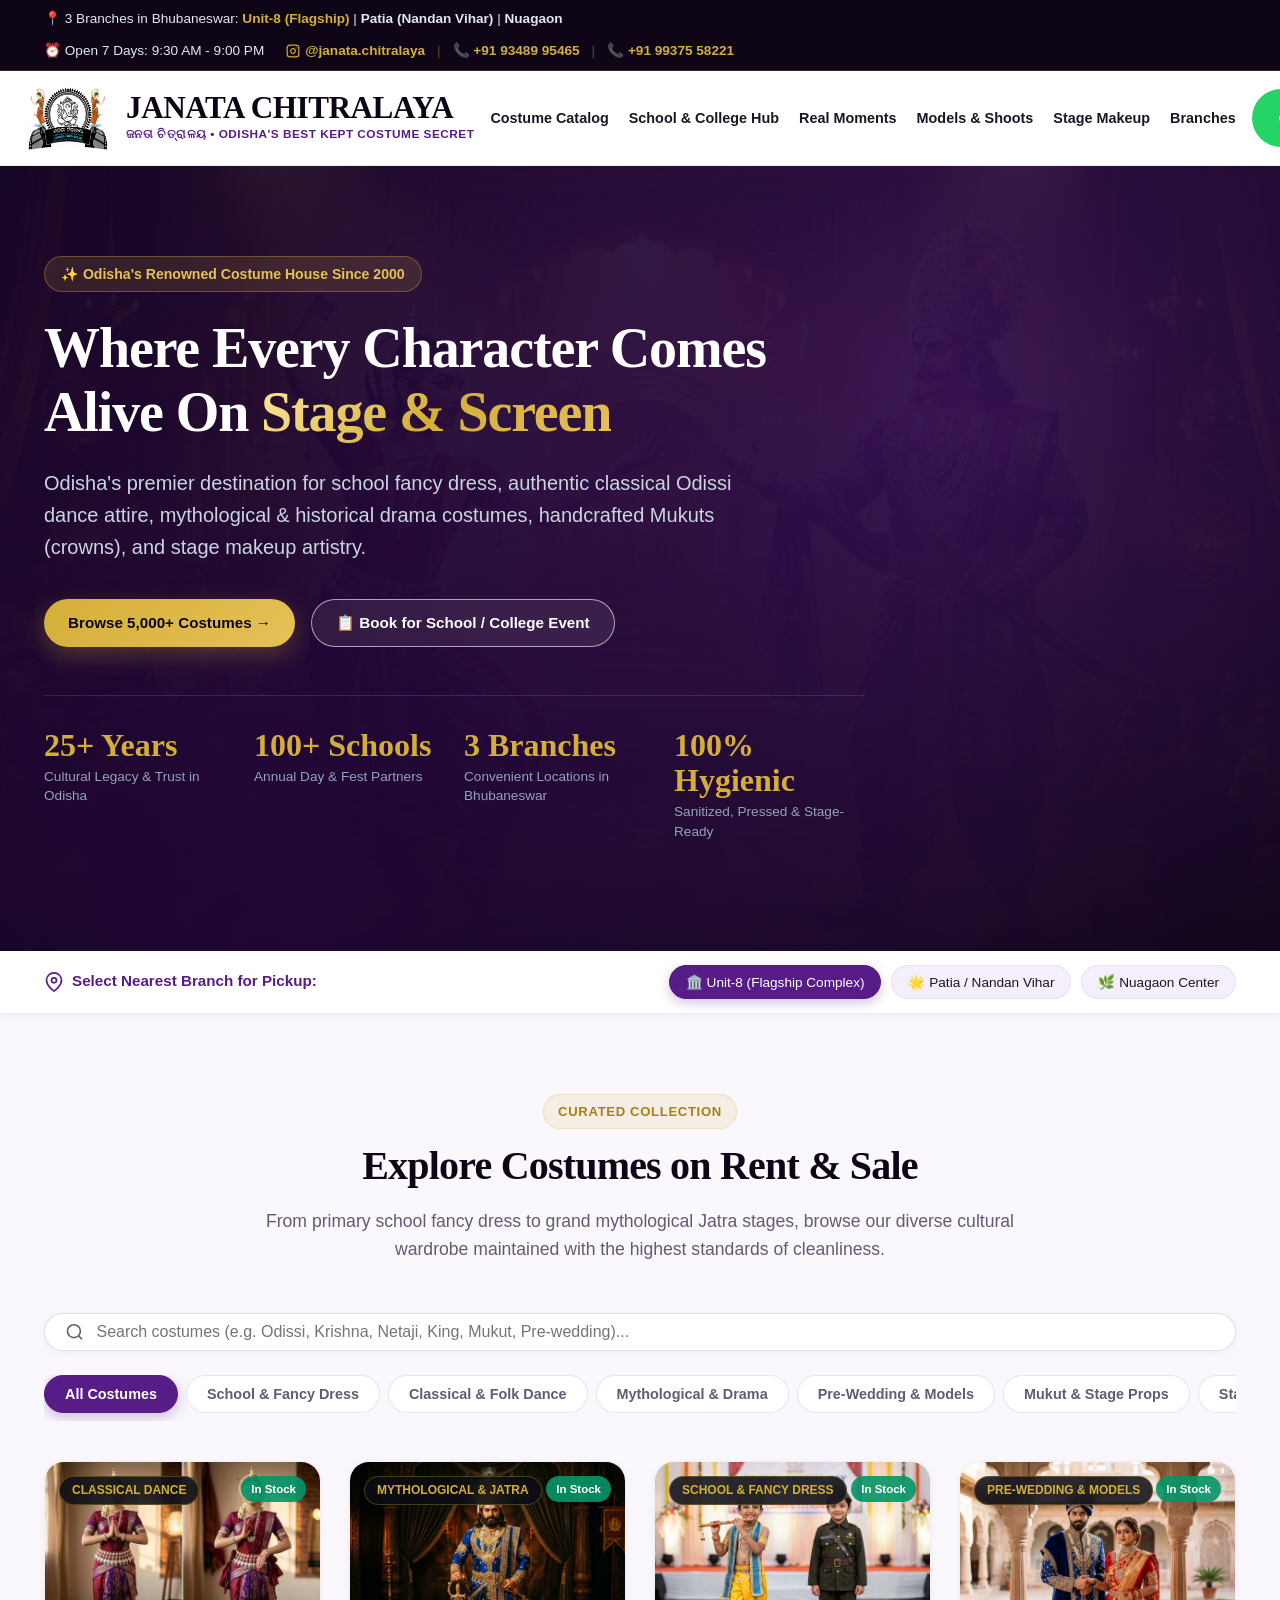
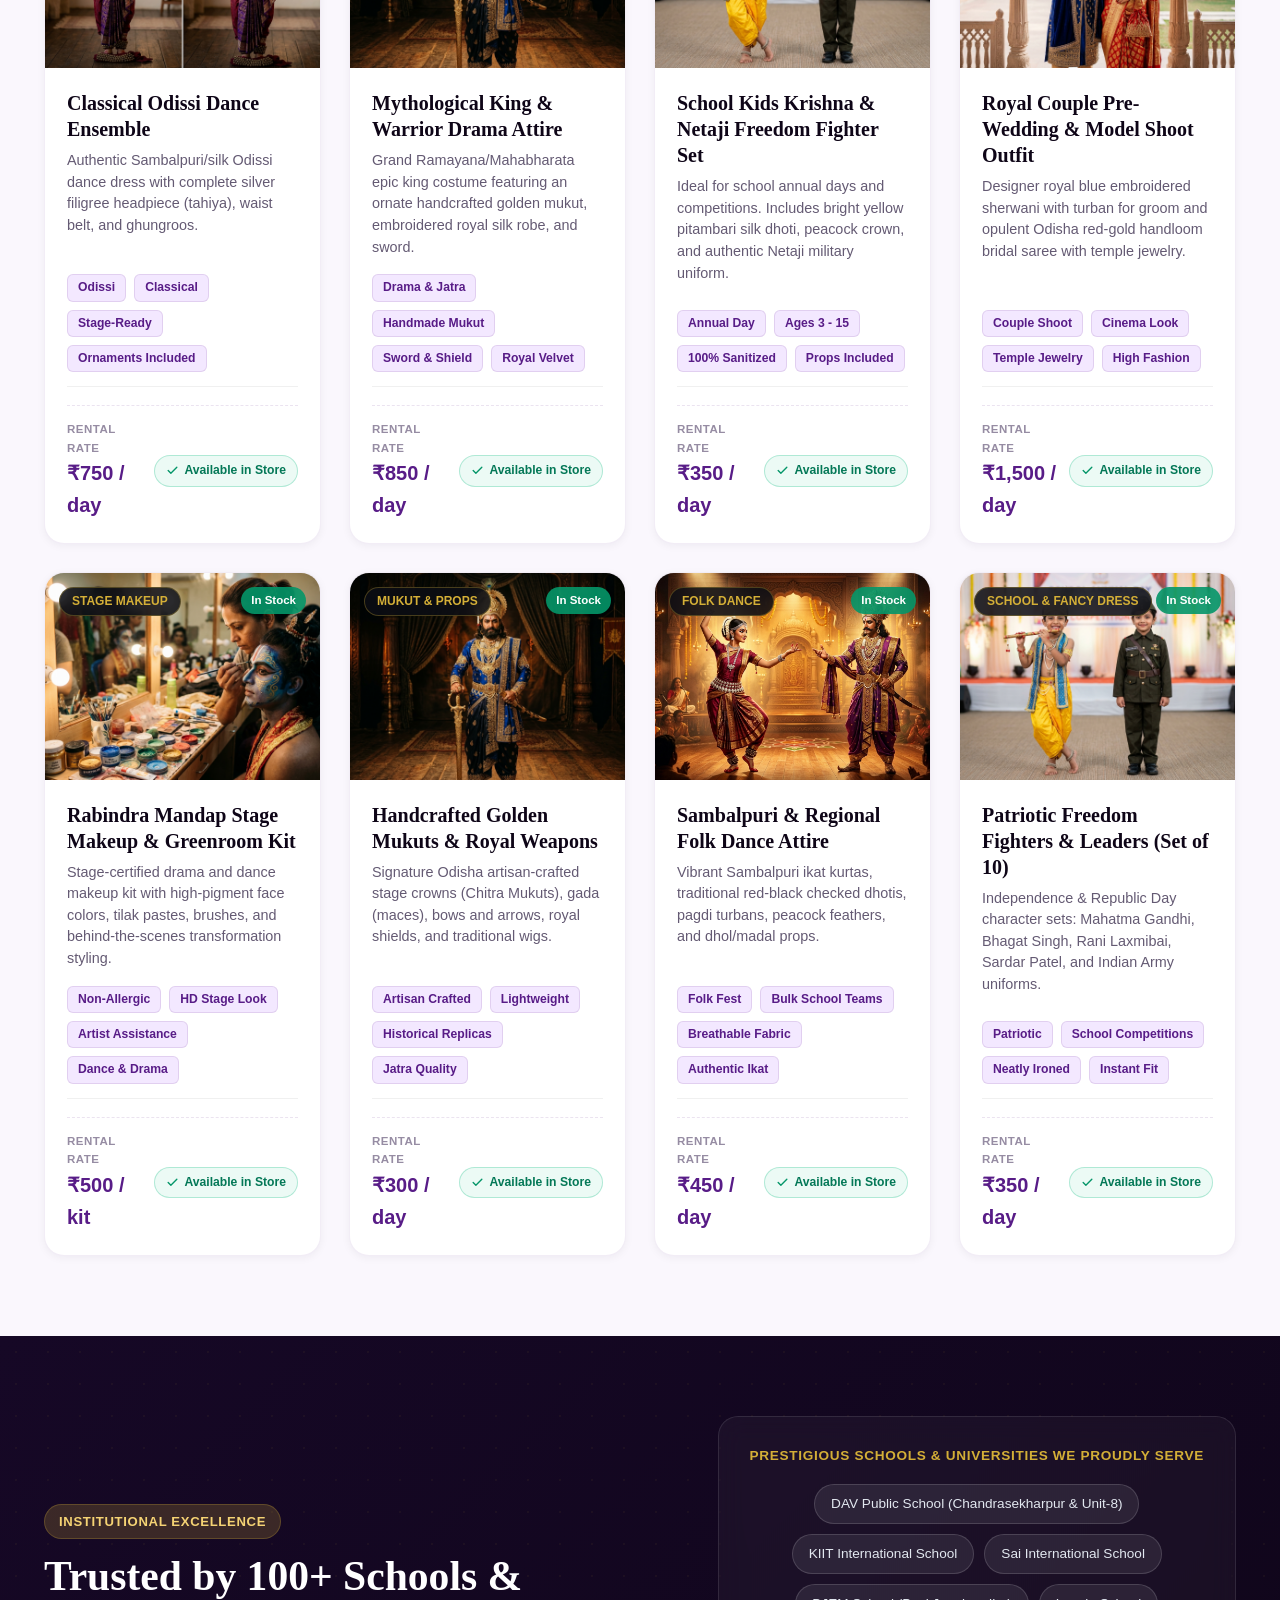
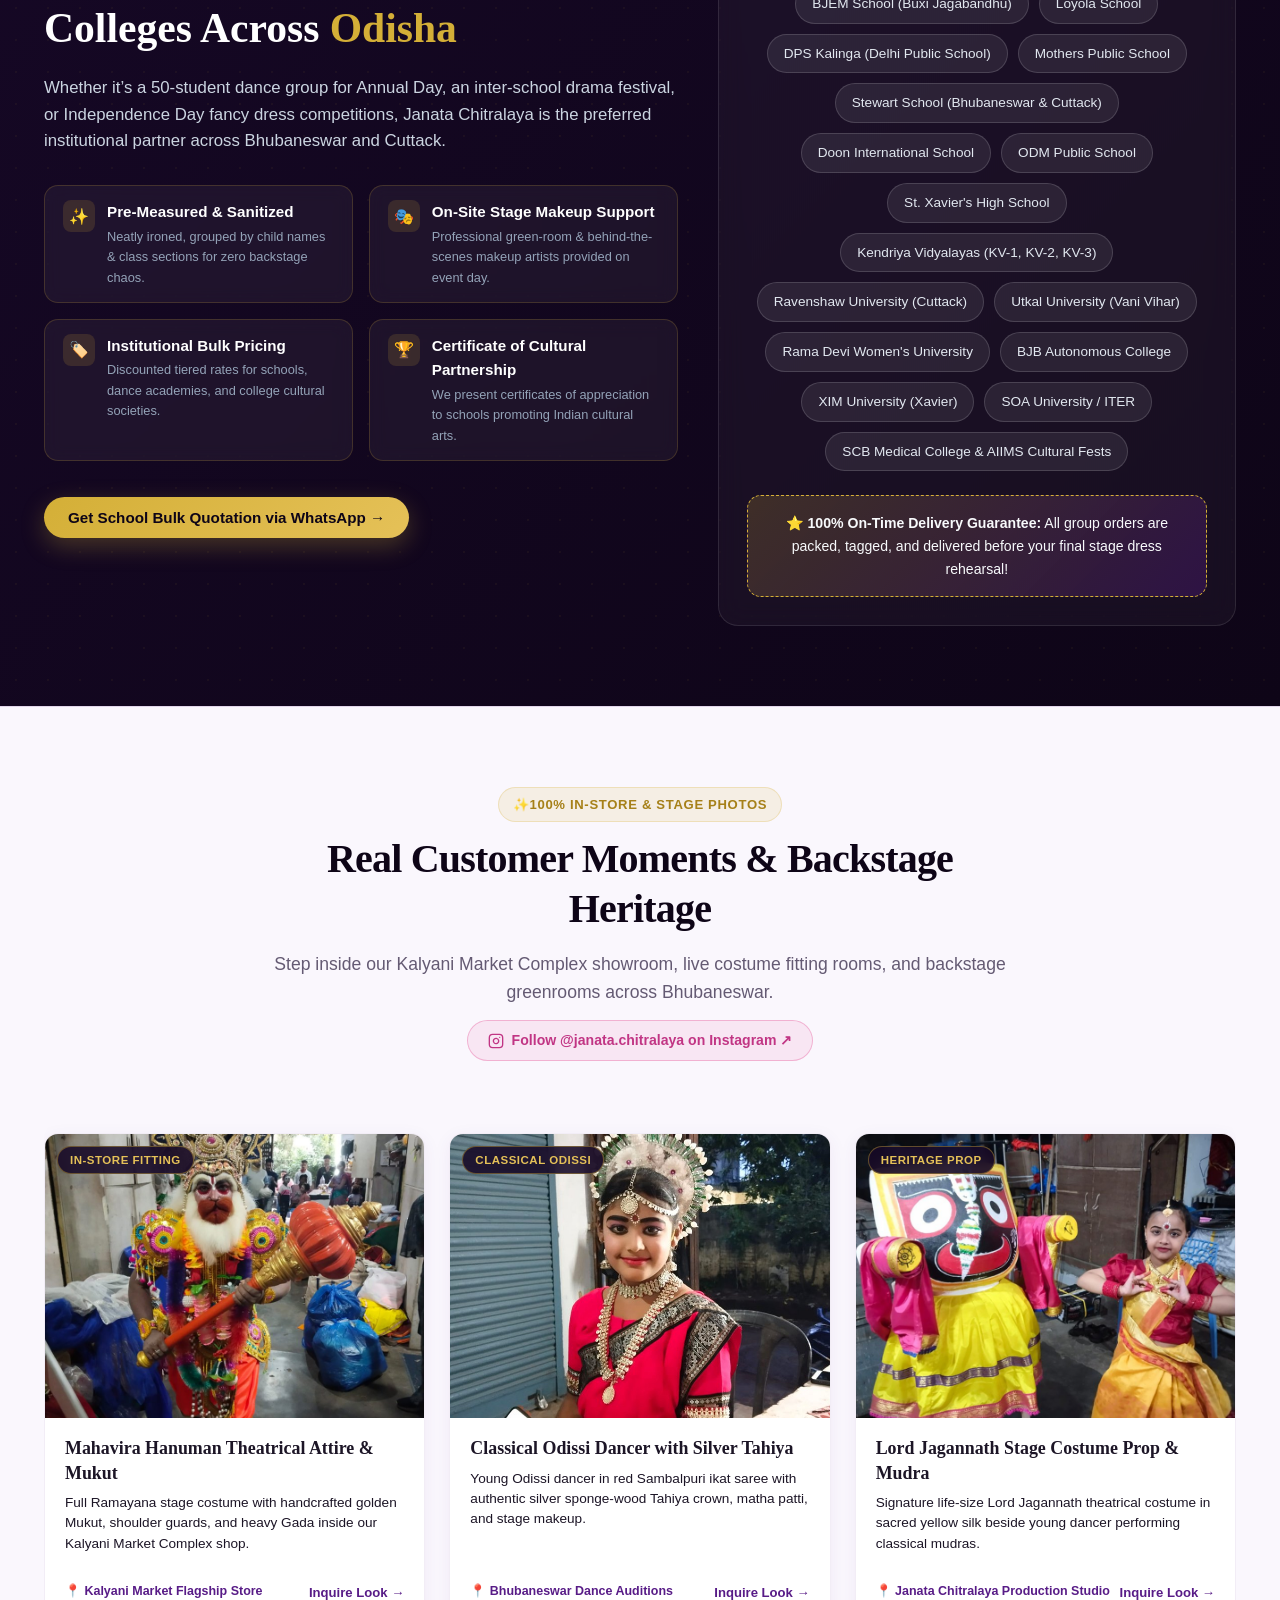
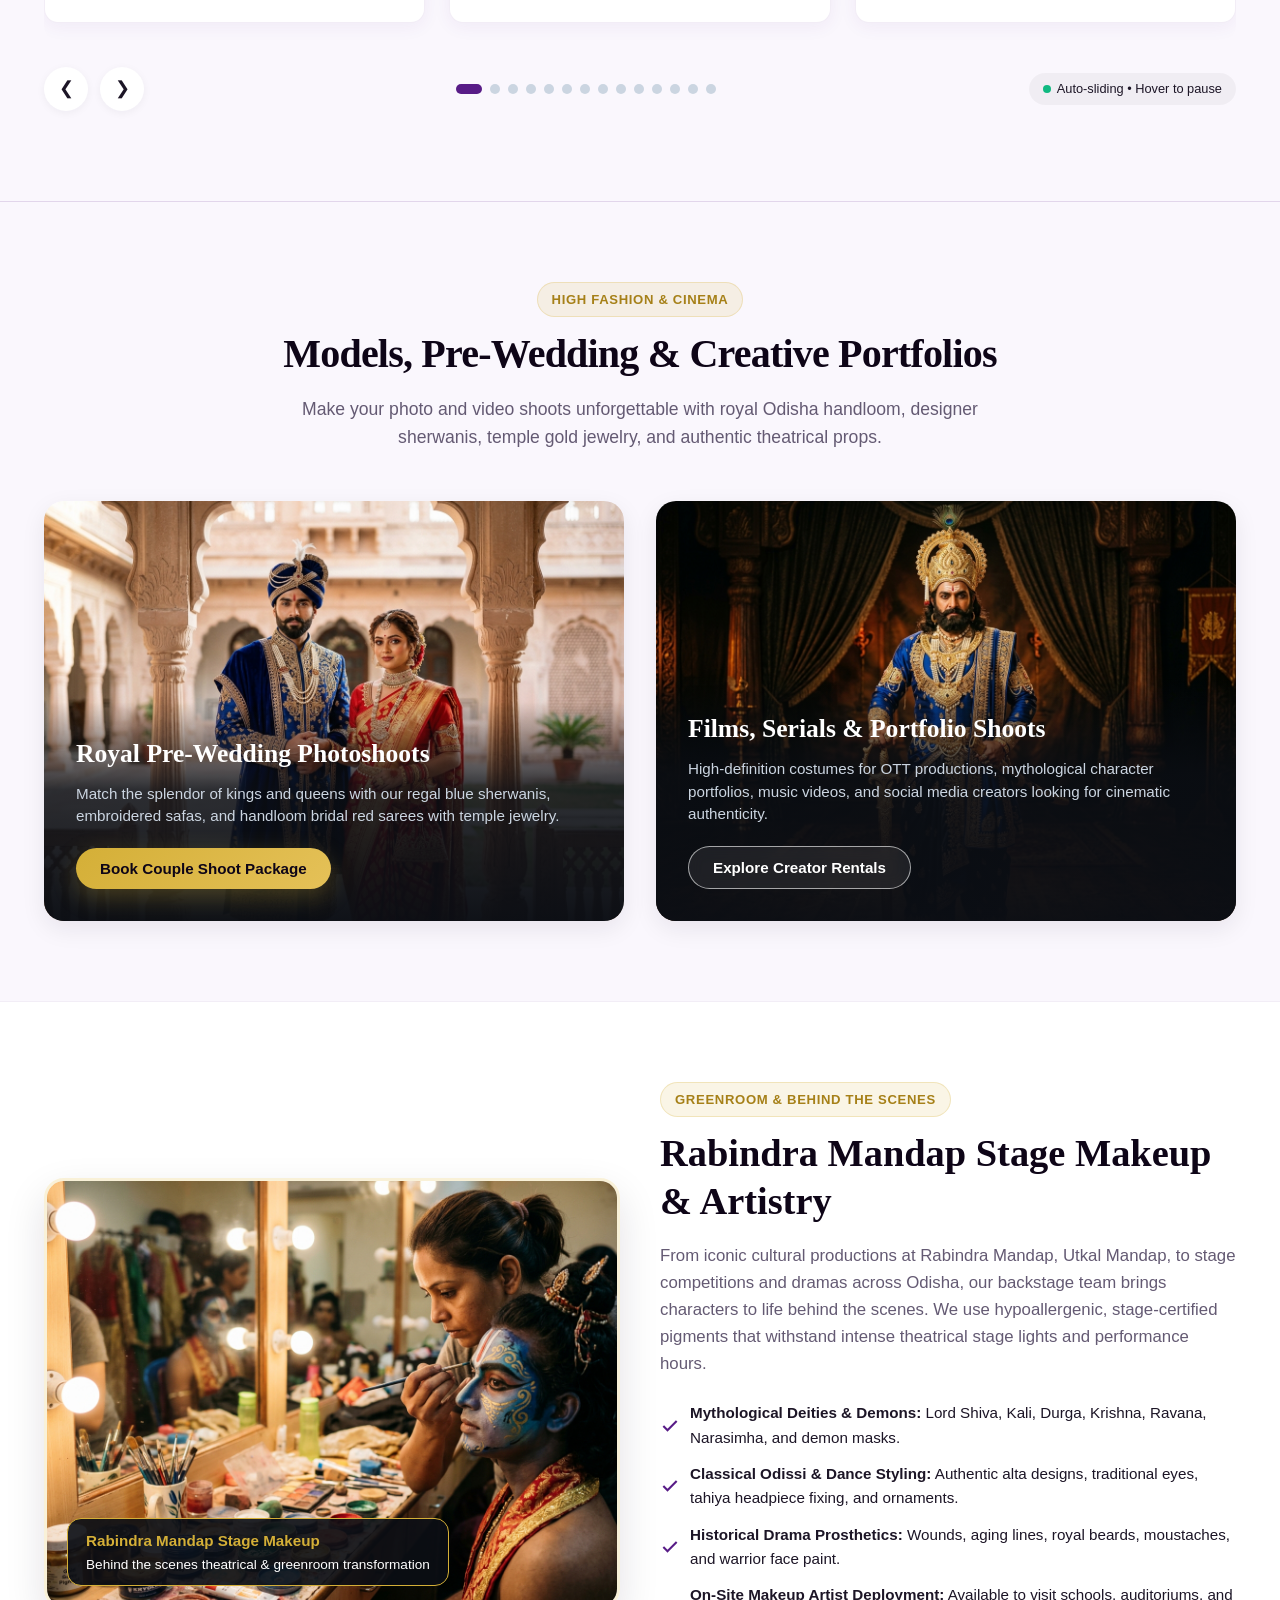
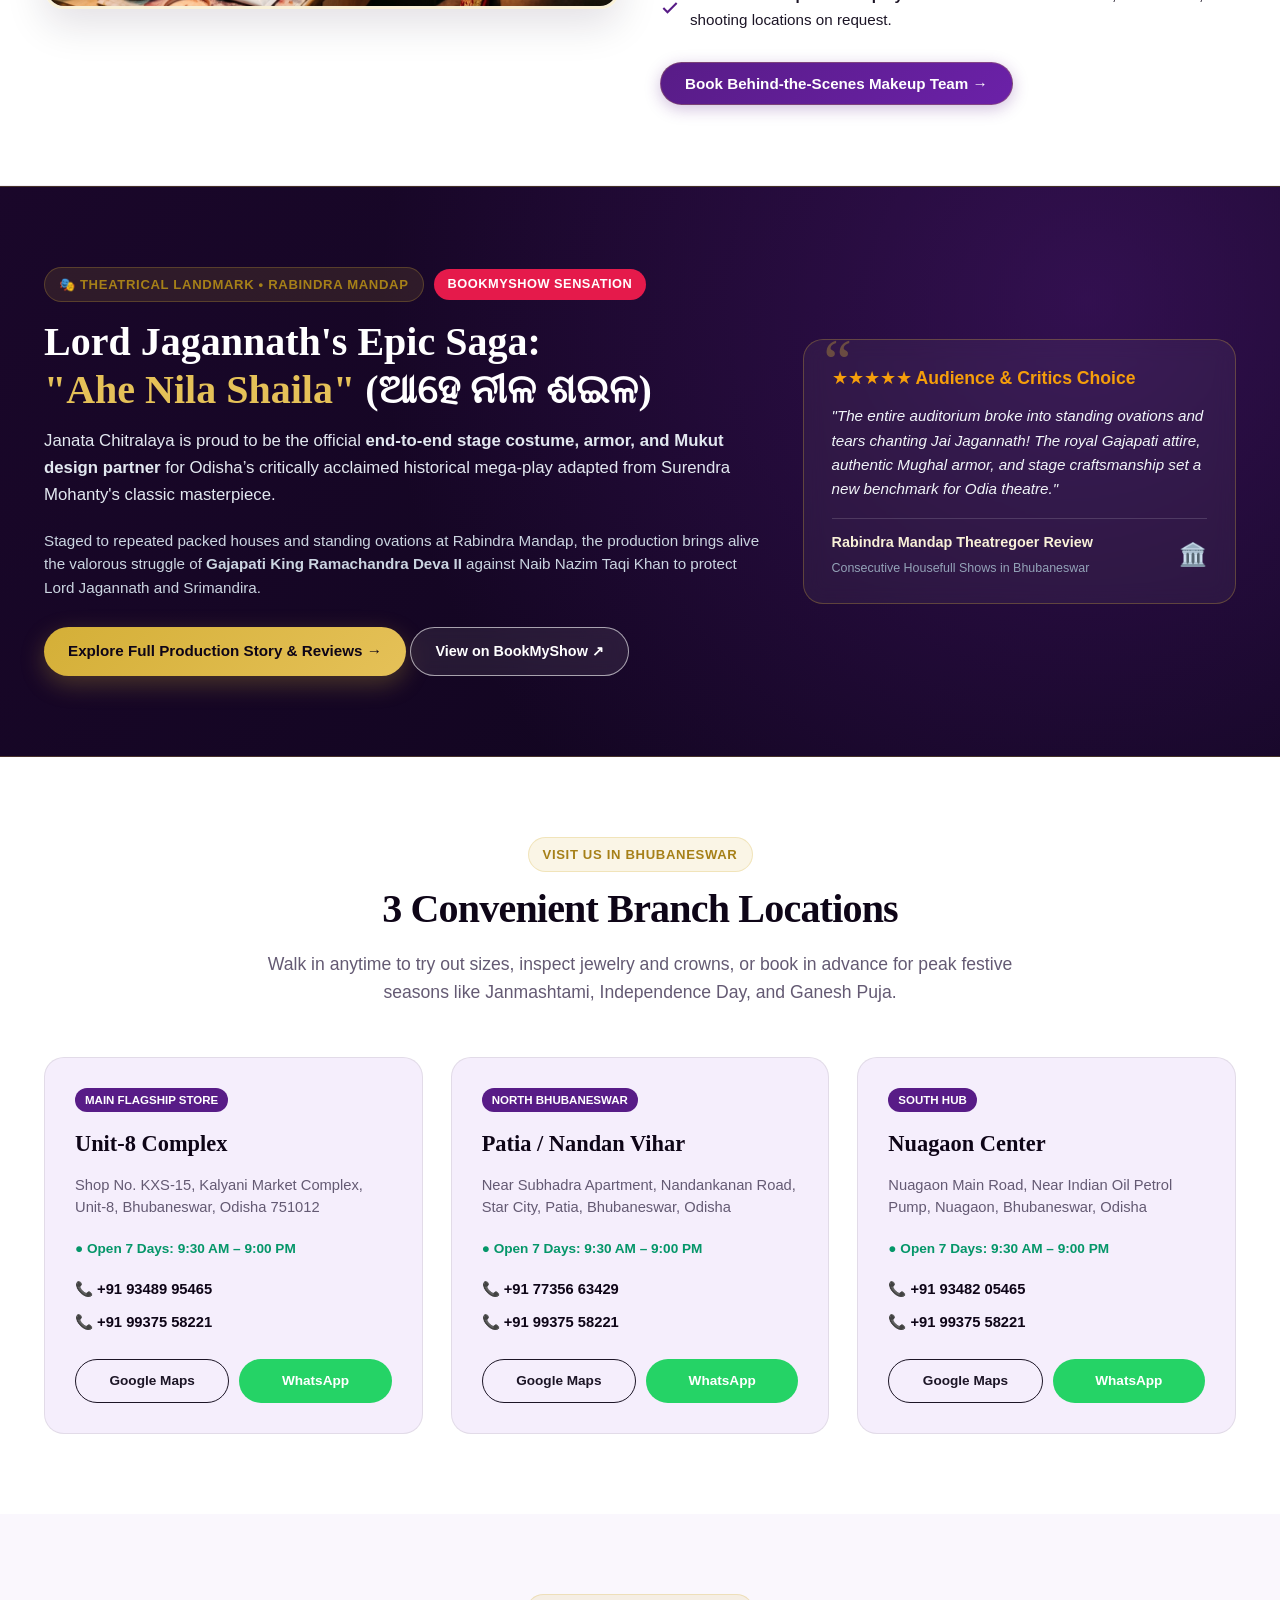
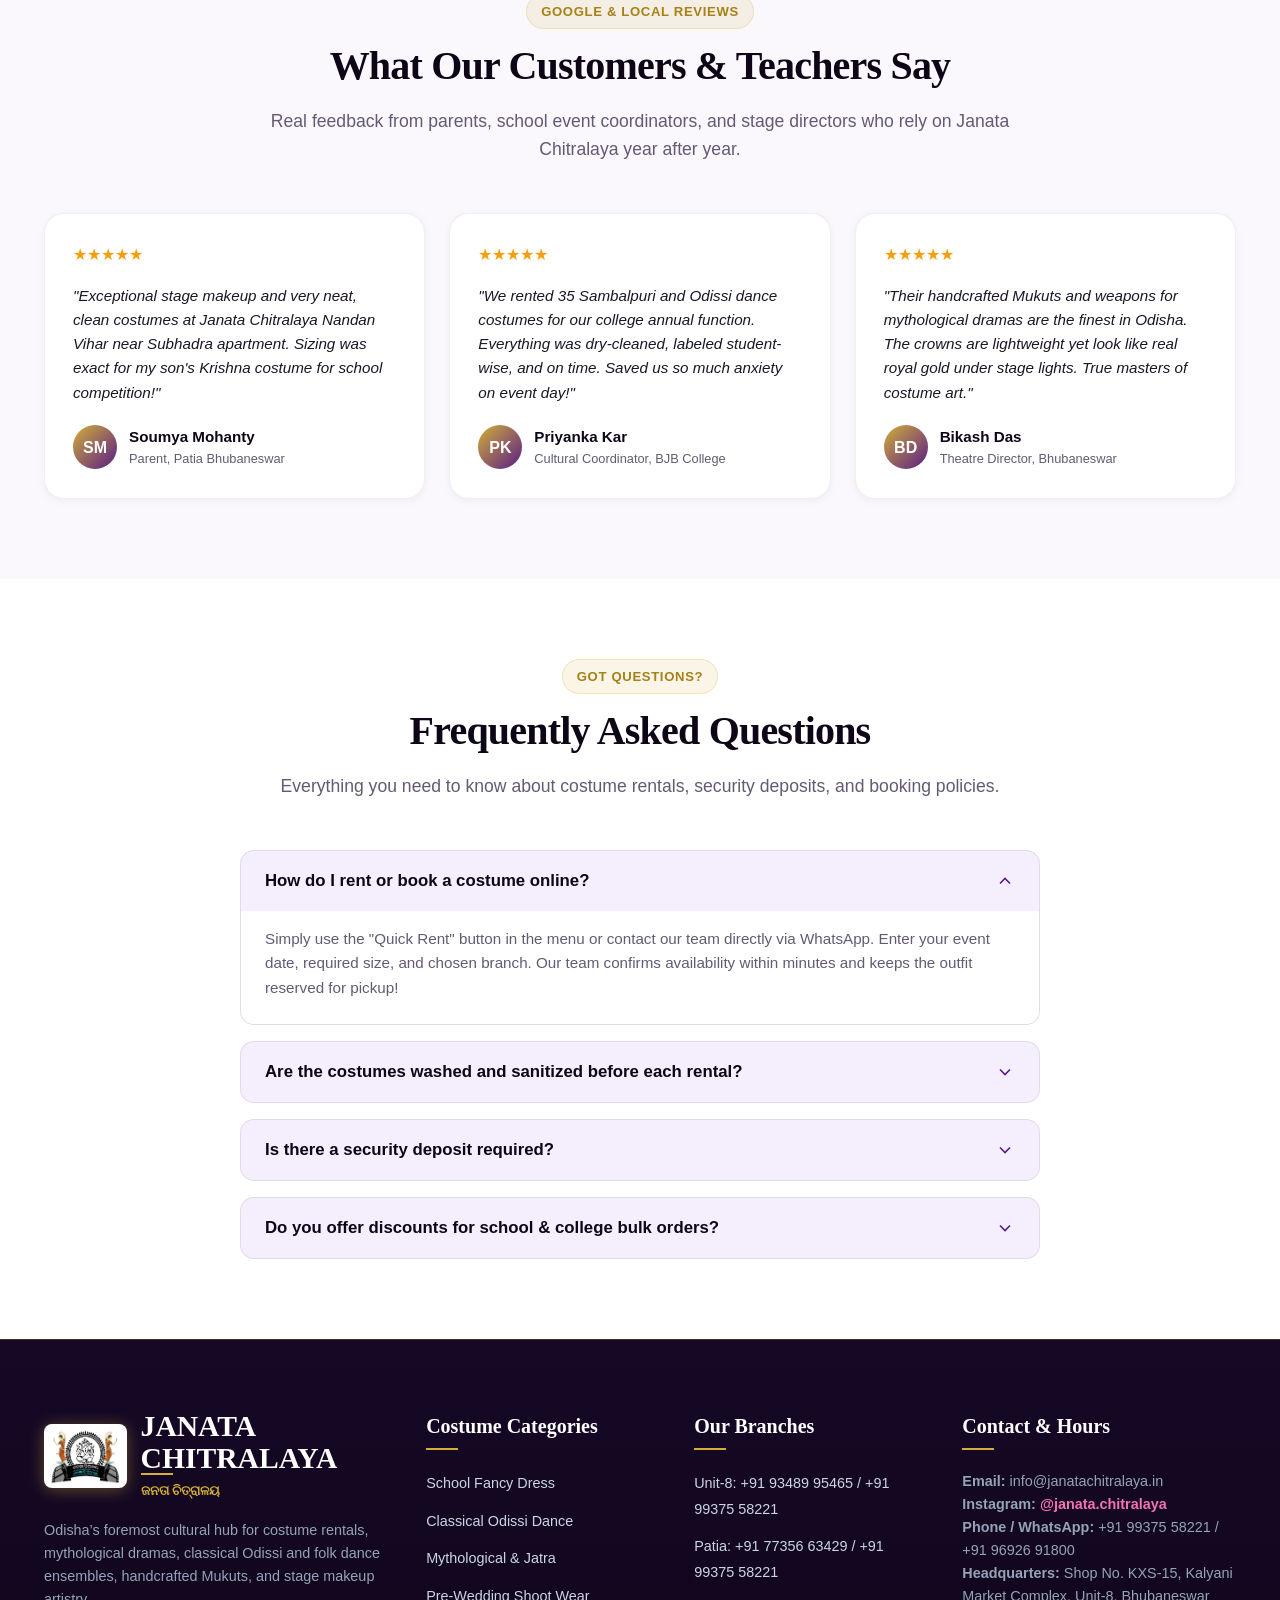
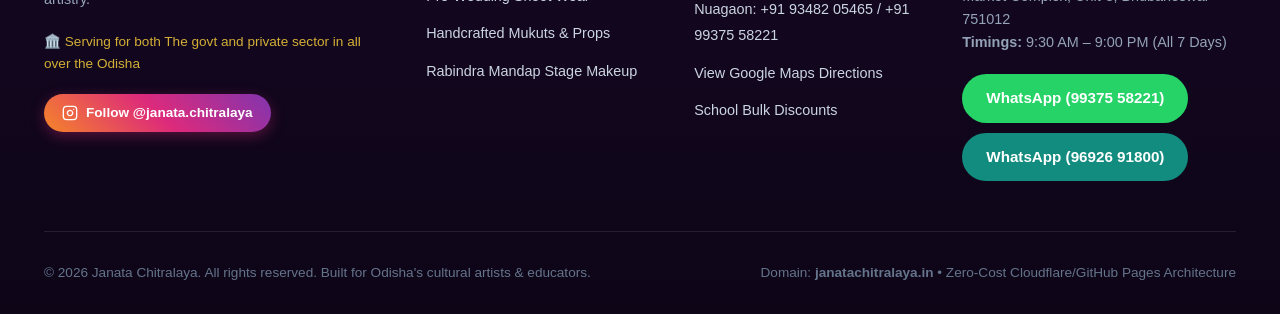
==== index.html @ be63c734 "fix(mobile): resolve alignment issues in headers, branch strip, CTAs, footer, and bottom floating ba" ====
<!DOCTYPE html>
<html lang="en">
<head>
  <meta charset="UTF-8">
  <meta name="viewport" content="width=device-width, initial-scale=1.0">
  <title>Janata Chitralaya | Odisha's Premier Costume Rental & Theatrical Stage Makeup Hub</title>
  <meta name="description" content="Rent authentic costumes for school annual days, classical Odissi dance, mythological dramas, handcrafted mukuts, and stage makeup in Bhubaneswar. Branches in Unit-8, Patia & Nuagaon.">
  <meta name="keywords" content="Janata Chitralaya, costume rental Bhubaneswar, fancy dress for kids Bhubaneswar, Odissi dance dress rent, mythological drama costumes, Rabindra Mandap stage makeup, behind the scenes stage makeup, Mukut maker Odisha">
  <meta name="author" content="Janata Chitralaya">
  <link rel="canonical" href="https://janatachitralaya.in/">

  <!-- Open Graph / Social Meta -->
  <meta property="og:type" content="website">
  <meta property="og:url" content="https://janatachitralaya.in/">
  <meta property="og:title" content="Janata Chitralaya - Costume Rental & Theatrical Hub">
  <meta property="og:description" content="Bhubaneswar's most trusted cultural costume store. School annual days, dance competitions, mythological dramas, and stage makeup.">
  <meta property="og:image" content="assets/images/hero-banner.jpg">

  <!-- Content Security Policy & Security Meta -->
  <meta http-equiv="Content-Security-Policy" content="default-src 'self'; img-src 'self' data: https:; style-src 'self' 'unsafe-inline' https://fonts.googleapis.com; font-src 'self' https://fonts.gstatic.com; script-src 'self' 'unsafe-inline'; connect-src 'self';">
  <meta http-equiv="X-Content-Type-Options" content="nosniff">
  <meta name="referrer" content="strict-origin-when-cross-origin">

  <!-- Google Fonts: Playfair Display for cultural heritage + Outfit for modern readability -->
  <link rel="preconnect" href="https://fonts.googleapis.com">
  <link rel="preconnect" href="https://fonts.gstatic.com" crossorigin>
  <link href="https://fonts.googleapis.com/css2?family=Outfit:wght@400;500;600;700&family=Playfair+Display:ital,wght@0,600;0,700;1,600&display=swap" rel="stylesheet">

  <!-- Stylesheet -->
  <link rel="stylesheet" href="css/styles.css?v=8">
</head>
<body>

  <!-- Top Announcement Bar -->
  <header class="top-bar">
    <div class="container">
      <div class="top-bar-left">
        <span>📍 3 Branches in Bhubaneswar: <strong class="top-bar-highlight">Unit-8 (Flagship)</strong> | <strong>Patia (Nandan Vihar)</strong> | <strong>Nuagaon</strong></span>
      </div>
      <div class="top-bar-right">
        <span>⏰ Open 7 Days: 9:30 AM - 9:00 PM</span>
        <div style="display: flex; align-items: center; gap: 12px; margin-left: 6px;">
          <a href="https://www.instagram.com/janata.chitralaya/" target="_blank" rel="noopener noreferrer" class="top-bar-highlight" style="display: inline-flex; align-items: center; gap: 5px;" aria-label="Janata Chitralaya Instagram">
            <svg width="14" height="14" viewBox="0 0 24 24" fill="none" stroke="currentColor" stroke-width="2" stroke-linecap="round" stroke-linejoin="round"><rect x="2" y="2" width="20" height="20" rx="5" ry="5"></rect><path d="M16 11.37A4 4 0 1 1 12.63 8 4 4 0 0 1 16 11.37z"></path><line x1="17.5" y1="6.5" x2="17.51" y2="6.5"></line></svg>
            @janata.chitralaya
          </a>
          <span style="opacity: 0.4; color: #D4AF37;">|</span>
          <a href="tel:+919348995465" class="top-bar-highlight">📞 +91 93489 95465</a>
          <span style="opacity: 0.4; color: #D4AF37;">|</span>
          <a href="tel:+919937558221" class="top-bar-highlight">📞 +91 99375 58221</a>
        </div>
      </div>
    </div>
  </header>

  <!-- Sticky Navbar -->
  <nav class="navbar" id="mainNav">
    <div class="container nav-container">
      <a href="#home" class="brand-logo" aria-label="Janata Chitralaya Home">
        <img src="assets/images/logo.png" alt="Janata Chitralaya Official Logo" class="brand-logo-img" width="88" height="68" style="height: 68px; width: auto; max-width: 88px; object-fit: contain; flex-shrink: 0; display: block;">
        <div class="brand-text" style="white-space: nowrap;">
          <span class="brand-title">JANATA CHITRALAYA</span>
          <span class="brand-tagline">ଜନତା ଚିତ୍ରାଳୟ • ODISHA'S BEST KEPT COSTUME SECRET</span>
        </div>
      </a>

      <ul class="nav-links">
        <li><a href="#catalog">Costume Catalog</a></li>
        <li><a href="#schools">School & College Hub</a></li>
        <li><a href="#real-photos">Real Moments</a></li>
        <li><a href="#creators">Models & Shoots</a></li>
        <li><a href="#makeup">Stage Makeup</a></li>
        <li><a href="#branches">Branches</a></li>
      </ul>

      <div class="nav-actions">
        <button type="button" class="btn btn-whatsapp open-booking-modal" data-costume="General Inquiry" id="navBookBtn">
          <!-- WhatsApp Icon -->
          <svg width="18" height="18" viewBox="0 0 24 24" fill="currentColor">
            <path d="M12.031 6.172c-3.181 0-5.767 2.586-5.768 5.766-.001 1.298.38 2.27 1.019 3.287l-.582 2.128 2.182-.573c.978.58 1.911.928 3.145.929 3.178 0 5.767-2.587 5.768-5.766.001-3.187-2.575-5.771-5.764-5.771zm3.392 8.244c-.144.405-.837.774-1.17.824-.299.045-.677.063-1.092-.069-.252-.08-.575-.187-.988-.365-1.739-.751-2.874-2.502-2.961-2.617-.087-.116-.708-.94-.708-1.793s.448-1.273.607-1.446c.159-.173.346-.217.462-.217l.332.007c.106.005.249-.04.39.299.144.347.491 1.2.534 1.287.043.087.072.188.014.304-.058.116-.087.188-.173.289l-.26.304c-.087.086-.177.18-.076.353.101.173.449.74 0.963 1.199.662.591 1.221.774 1.394.861.173.086.275.072.376-.044.101-.116.433-.506.549-.679.116-.174.231-.145.39-.087s1.011.477 1.184.564.289.13.332.203c.044.072.044.419-.1 0.824z"/>
          </svg>
          Quick Rent
        </button>
        <button type="button" class="mobile-nav-toggle" id="mobileNavToggle" aria-label="Toggle navigation menu">
          ☰
        </button>
      </div>
    </div>

    <!-- Mobile Dropdown Menu -->
    <div id="mobileNavMenu" style="display: none; flex-direction: column; background: #FFFFFF; padding: 16px 24px; border-bottom: 1px solid #E2E8F0; gap: 12px;">
      <a href="#catalog" style="padding: 8px 0; font-weight: 600;">Costume Catalog</a>
      <a href="#schools" style="padding: 8px 0; font-weight: 600;">School & College Hub</a>
      <a href="#real-photos" style="padding: 8px 0; font-weight: 600; color: #581C87;">📸 Real Store Moments</a>
      <a href="#creators" style="padding: 8px 0; font-weight: 600;">Models & Shoots</a>
      <a href="#makeup" style="padding: 8px 0; font-weight: 600;">Stage Makeup</a>
      <a href="#branches" style="padding: 8px 0; font-weight: 600;">Branches</a>
      <a href="https://www.instagram.com/janata.chitralaya/" target="_blank" rel="noopener noreferrer" style="padding: 8px 0; font-weight: 600; color: #DD2A7B; display: flex; align-items: center; gap: 8px;">
        <svg width="16" height="16" viewBox="0 0 24 24" fill="none" stroke="currentColor" stroke-width="2" stroke-linecap="round" stroke-linejoin="round"><rect x="2" y="2" width="20" height="20" rx="5" ry="5"></rect><path d="M16 11.37A4 4 0 1 1 12.63 8 4 4 0 0 1 16 11.37z"></path><line x1="17.5" y1="6.5" x2="17.51" y2="6.5"></line></svg>
        Instagram: @janata.chitralaya
      </a>
      <a href="tel:+919348995465" style="padding: 8px 0; font-weight: 700; color: #581C87;">📞 Call: +91 93489 95465 / +91 99375 58221</a>
    </div>
  </nav>

  <!-- Hero Section -->
  <section class="hero-section" id="home">
    <div class="hero-backdrop"></div>
    <div class="hero-gradient-overlay"></div>
    <div class="container">
      <div class="hero-content">
        <div class="hero-badge">
          ✨ Odisha's Renowned Costume House Since 2000
        </div>
        <h1 class="hero-title">
          Where Every Character Comes Alive On <span>Stage & Screen</span>
        </h1>
        <p class="hero-subtitle">
          Odisha's premier destination for school fancy dress, authentic classical Odissi dance attire, mythological & historical drama costumes, handcrafted Mukuts (crowns), and stage makeup artistry.
        </p>

        <div class="hero-cta-group">
          <a href="#catalog" class="btn btn-gold">
            Browse 5,000+ Costumes →
          </a>
          <button type="button" class="btn btn-outline-white open-booking-modal" data-costume="Instant School/Event Booking">
            📋 Book for School / College Event
          </button>
        </div>

        <div class="hero-stats-bar">
          <div class="hero-stat-item">
            <h3>25+ Years</h3>
            <p>Cultural Legacy & Trust in Odisha</p>
          </div>
          <div class="hero-stat-item">
            <h3>100+ Schools</h3>
            <p>Annual Day & Fest Partners</p>
          </div>
          <div class="hero-stat-item">
            <h3>3 Branches</h3>
            <p>Convenient Locations in Bhubaneswar</p>
          </div>
          <div class="hero-stat-item">
            <h3>100% Hygienic</h3>
            <p>Sanitized, Pressed & Stage-Ready</p>
          </div>
        </div>
      </div>
    </div>
  </section>

  <!-- Quick Branch Switcher Strip -->
  <section class="branch-quick-strip">
    <div class="container branch-strip-wrapper">
      <div class="branch-strip-label">
        <svg width="20" height="20" viewBox="0 0 24 24" fill="none" stroke="currentColor" stroke-width="2">
          <path d="M21 10c0 7-9 13-9 13s-9-6-9-13a9 9 0 0 1 18 0z"></path>
          <circle cx="12" cy="10" r="3"></circle>
        </svg>
        <span>Select Nearest Branch for Pickup:</span>
      </div>
      <div class="branch-chips">
        <button type="button" class="branch-chip active" data-target="branch-unit8">
          🏛️ Unit-8 (Flagship Complex)
        </button>
        <button type="button" class="branch-chip" data-target="branch-patia">
          🌟 Patia / Nandan Vihar
        </button>
        <button type="button" class="branch-chip" data-target="branch-nuagaon">
          🌿 Nuagaon Center
        </button>
      </div>
    </div>
  </section>

  <!-- Interactive Costume Catalog -->
  <section class="section-padding" id="catalog">
    <div class="container">
      <div class="section-header">
        <span class="badge-gold">Curated Collection</span>
        <h2>Explore Costumes on Rent & Sale</h2>
        <p>From primary school fancy dress to grand mythological Jatra stages, browse our diverse cultural wardrobe maintained with the highest standards of cleanliness.</p>
      </div>

      <!-- Search & Category Filters -->
      <div class="catalog-controls">
        <div class="catalog-search-bar">
          <svg viewBox="0 0 24 24" fill="none" stroke="currentColor" stroke-width="2">
            <circle cx="11" cy="11" r="8"></circle>
            <line x1="21" y1="21" x2="16.65" y2="16.65"></line>
          </svg>
          <input type="text" id="catalogSearch" placeholder="Search costumes (e.g. Odissi, Krishna, Netaji, King, Mukut, Pre-wedding)..." aria-label="Search Costumes">
        </div>

        <div class="catalog-category-tabs">
          <button type="button" class="category-tab-btn active" data-category="all">All Costumes</button>
          <button type="button" class="category-tab-btn" data-category="school">School & Fancy Dress</button>
          <button type="button" class="category-tab-btn" data-category="dance">Classical & Folk Dance</button>
          <button type="button" class="category-tab-btn" data-category="mythological">Mythological & Drama</button>
          <button type="button" class="category-tab-btn" data-category="shoots">Pre-Wedding & Models</button>
          <button type="button" class="category-tab-btn" data-category="props">Mukut & Stage Props</button>
          <button type="button" class="category-tab-btn" data-category="makeup">Stage Makeup Kits</button>
        </div>
      </div>

      <!-- Dynamic Costumes Grid -->
      <div class="costume-grid" id="costumeGrid">
        <!-- Rendered dynamically by main.js with safe DOM elements -->
      </div>
    </div>
  </section>

  <!-- School & College Appreciation Hub -->
  <section class="school-section section-padding" id="schools">
    <div class="school-pattern"></div>
    <div class="container school-content-wrapper">
      <div class="school-grid">
        <div class="school-text">
          <span class="badge-gold" style="background: rgba(212, 175, 55, 0.2); color: #F5D374;">Institutional Excellence</span>
          <h2>Trusted by 100+ Schools & Colleges Across <span>Odisha</span></h2>
          <p>
            Whether it’s a 50-student dance group for Annual Day, an inter-school drama festival, or Independence Day fancy dress competitions, Janata Chitralaya is the preferred institutional partner across Bhubaneswar and Cuttack.
          </p>

          <div class="school-features-list">
            <div class="school-feature-item">
              <div class="school-feature-icon">✨</div>
              <div>
                <h4>Pre-Measured & Sanitized</h4>
                <p>Neatly ironed, grouped by child names & class sections for zero backstage chaos.</p>
              </div>
            </div>

            <div class="school-feature-item">
              <div class="school-feature-icon">🎭</div>
              <div>
                <h4>On-Site Stage Makeup Support</h4>
                <p>Professional green-room & behind-the-scenes makeup artists provided on event day.</p>
              </div>
            </div>

            <div class="school-feature-item">
              <div class="school-feature-icon">🏷️</div>
              <div>
                <h4>Institutional Bulk Pricing</h4>
                <p>Discounted tiered rates for schools, dance academies, and college cultural societies.</p>
              </div>
            </div>

            <div class="school-feature-item">
              <div class="school-feature-icon">🏆</div>
              <div>
                <h4>Certificate of Cultural Partnership</h4>
                <p>We present certificates of appreciation to schools promoting Indian cultural arts.</p>
              </div>
            </div>
          </div>

          <button type="button" class="btn btn-gold open-booking-modal" data-costume="School Annual Day Bulk Order">
            Get School Bulk Quotation via WhatsApp →
          </button>
        </div>

        <div class="school-institutions-cloud">
          <div class="cloud-title">Prestigious Schools & Universities We Proudly Serve</div>
          <div class="institution-tags">
            <span class="institution-pill">DAV Public School (Chandrasekharpur & Unit-8)</span>
            <span class="institution-pill">KIIT International School</span>
            <span class="institution-pill">Sai International School</span>
            <span class="institution-pill">BJEM School (Buxi Jagabandhu)</span>
            <span class="institution-pill">Loyola School</span>
            <span class="institution-pill">DPS Kalinga (Delhi Public School)</span>
            <span class="institution-pill">Mothers Public School</span>
            <span class="institution-pill">Stewart School (Bhubaneswar & Cuttack)</span>
            <span class="institution-pill">Doon International School</span>
            <span class="institution-pill">ODM Public School</span>
            <span class="institution-pill">St. Xavier's High School</span>
            <span class="institution-pill">Kendriya Vidyalayas (KV-1, KV-2, KV-3)</span>
            <span class="institution-pill">Ravenshaw University (Cuttack)</span>
            <span class="institution-pill">Utkal University (Vani Vihar)</span>
            <span class="institution-pill">Rama Devi Women's University</span>
            <span class="institution-pill">BJB Autonomous College</span>
            <span class="institution-pill">XIM University (Xavier)</span>
            <span class="institution-pill">SOA University / ITER</span>
            <span class="institution-pill">SCB Medical College & AIIMS Cultural Fests</span>
          </div>

          <div class="school-certificate-banner">
            ⭐ <strong>100% On-Time Delivery Guarantee:</strong> All group orders are packed, tagged, and delivered before your final stage dress rehearsal!
          </div>
        </div>
      </div>
    </div>
  </section>

  <!-- Real Store & Event Photos Carousel Section -->
  <section class="real-carousel-section section-padding" id="real-photos">
    <div class="container">
      <div class="section-header">
        <span class="badge-gold">✨100% In-Store & Stage Photos</span>
        <h2>Real Customer Moments & Backstage Heritage</h2>
        <p>Step inside our Kalyani Market Complex showroom, live costume fitting rooms, and backstage greenrooms across Bhubaneswar.</p>
        <div style="margin-top: 14px; display: flex; justify-content: center;">
          <a href="https://www.instagram.com/janata.chitralaya/" target="_blank" rel="noopener noreferrer" class="instagram-follow-pill">
            <svg width="16" height="16" viewBox="0 0 24 24" fill="none" stroke="currentColor" stroke-width="2" stroke-linecap="round" stroke-linejoin="round"><rect x="2" y="2" width="20" height="20" rx="5" ry="5"></rect><path d="M16 11.37A4 4 0 1 1 12.63 8 4 4 0 0 1 16 11.37z"></path><line x1="17.5" y1="6.5" x2="17.51" y2="6.5"></line></svg>
            Follow @janata.chitralaya on Instagram ↗
          </a>
        </div>
      </div>

      <!-- Carousel Outer Container -->
      <div class="carousel-outer-wrapper" id="realCarouselWrapper">
        <div class="carousel-viewport">
          <div class="carousel-track" id="carouselTrack" aria-live="polite">
            <!-- Rendered securely via main.js with continuous auto-sliding and rich descriptions -->
          </div>
        </div>

        <!-- Carousel Controls: Prev/Next & Dots -->
        <div class="carousel-controls">
          <div class="carousel-arrows">
            <button type="button" class="carousel-arrow-btn" id="carouselPrevBtn" aria-label="Previous real photo slide">❮</button>
            <button type="button" class="carousel-arrow-btn" id="carouselNextBtn" aria-label="Next real photo slide">❯</button>
          </div>

          <div class="carousel-dots" id="carouselDots" role="tablist" aria-label="Slide indicators">
            <!-- Rendered dynamically -->
          </div>

          <div class="carousel-status-badge">
            <span class="carousel-status-dot"></span>
            <span>Auto-sliding • Hover to pause</span>
          </div>
        </div>
      </div>
    </div>
  </section>

  <!-- Models, Photographers & Creators Studio -->
  <section class="creators-section section-padding" id="creators">
    <div class="container">
      <div class="section-header">
        <span class="badge-gold">High Fashion & Cinema</span>
        <h2>Models, <span style="white-space: nowrap;">Pre-Wedding</span> & Creative Portfolios</h2>
        <p>Make your photo and video shoots unforgettable with royal Odisha handloom, designer sherwanis, temple gold jewelry, and authentic theatrical props.</p>
      </div>

      <div class="creator-cards-grid">
        <div class="creator-feature-card">
          <div class="creator-card-bg" style="background-image: url('assets/images/costume-prewedding.jpg');"></div>
          <div class="creator-overlay">
            <h3>Royal Pre-Wedding Photoshoots</h3>
            <p>Match the splendor of kings and queens with our regal blue sherwanis, embroidered safas, and handloom bridal red sarees with temple jewelry.</p>
            <button type="button" class="btn btn-gold open-booking-modal" data-costume="Pre-Wedding Couple Attire">
              Book Couple Shoot Package
            </button>
          </div>
        </div>

        <div class="creator-feature-card">
          <div class="creator-card-bg" style="background-image: url('assets/images/costume-mythological.jpg');"></div>
          <div class="creator-overlay">
            <h3>Films, Serials & Portfolio Shoots</h3>
            <p>High-definition costumes for OTT productions, mythological character portfolios, music videos, and social media creators looking for cinematic authenticity.</p>
            <button type="button" class="btn btn-outline-white open-booking-modal" data-costume="Model & Creator Shoot Outfits">
              Explore Creator Rentals
            </button>
          </div>
        </div>
      </div>
    </div>
  </section>

  <!-- Rabindra Mandap Stage Makeup & Behind The Scenes -->
  <section class="makeup-spotlight-section section-padding" id="makeup">
    <div class="container">
      <div class="spotlight-wrapper">
        <div class="spotlight-image-frame">
          <img src="assets/images/stage-makeup.jpg" alt="Rabindra Mandap Stage Makeup and Behind The Scenes Artistry" loading="lazy">
          <div class="spotlight-tag">
            <strong>Rabindra Mandap Stage Makeup</strong>
            Behind the scenes theatrical & greenroom transformation
          </div>
        </div>

        <div class="spotlight-text">
          <span class="badge-gold">Greenroom & Behind The Scenes</span>
          <h2>Rabindra Mandap Stage Makeup & Artistry</h2>
          <p>
            From iconic cultural productions at Rabindra Mandap, Utkal Mandap, to stage competitions and dramas across Odisha, our backstage team brings characters to life behind the scenes. We use hypoallergenic, stage-certified pigments that withstand intense theatrical stage lights and performance hours.
          </p>

          <ul class="makeup-services-list">
            <li>
              <svg width="20" height="20" viewBox="0 0 24 24" fill="none" stroke="currentColor" stroke-width="2.5"><polyline points="20 6 9 17 4 12"></polyline></svg>
              <span><strong>Mythological Deities & Demons:</strong> Lord Shiva, Kali, Durga, Krishna, Ravana, Narasimha, and demon masks.</span>
            </li>
            <li>
              <svg width="20" height="20" viewBox="0 0 24 24" fill="none" stroke="currentColor" stroke-width="2.5"><polyline points="20 6 9 17 4 12"></polyline></svg>
              <span><strong>Classical Odissi & Dance Styling:</strong> Authentic alta designs, traditional eyes, tahiya headpiece fixing, and ornaments.</span>
            </li>
            <li>
              <svg width="20" height="20" viewBox="0 0 24 24" fill="none" stroke="currentColor" stroke-width="2.5"><polyline points="20 6 9 17 4 12"></polyline></svg>
              <span><strong>Historical Drama Prosthetics:</strong> Wounds, aging lines, royal beards, moustaches, and warrior face paint.</span>
            </li>
            <li>
              <svg width="20" height="20" viewBox="0 0 24 24" fill="none" stroke="currentColor" stroke-width="2.5"><polyline points="20 6 9 17 4 12"></polyline></svg>
              <span><strong>On-Site Makeup Artist Deployment:</strong> Available to visit schools, auditoriums, and shooting locations on request.</span>
            </li>
          </ul>

          <button type="button" class="btn btn-primary open-booking-modal" data-costume="Rabindra Mandap Stage Makeup Booking">
            Book Behind-the-Scenes Makeup Team →
          </button>
        </div>
      </div>
    </div>
  </section>

  <!-- Landmark Theatrical Showcase: "Ahe Nila Shaila" (ଆହେ ନୀଳ ଶଇଳ) -->
  <section class="theatre-spotlight-section section-padding" id="ahe-nilashaila">
    <div style="position: absolute; inset: 0; background: radial-gradient(circle at 85% 20%, rgba(88, 28, 135, 0.45) 0%, transparent 60%); pointer-events: none;"></div>
    <div class="container" style="position: relative; z-index: 5;">
      <div class="theatre-highlight-grid">
        <div class="theatre-highlight-info">
          <div style="display: flex; gap: 10px; flex-wrap: wrap; align-items: center; margin-bottom: 16px;">
            <span class="badge-gold">🎭 Theatrical Landmark • Rabindra Mandap</span>
            <span class="bms-badge">BookMyShow Sensation</span>
          </div>
          
          <h2 style="font-family: var(--font-heading); font-size: 2.5rem; line-height: 1.2; margin-bottom: 14px;">
            Lord Jagannath's Epic Saga:<br>
            <span style="color: var(--color-gold-hover);">"Ahe Nila Shaila"</span> (ଆହେ ନୀଳ ଶଇଳ)
          </h2>
          
          <p style="color: #E2E8F0; font-size: 1.05rem; line-height: 1.6; margin-bottom: 20px;">
            Janata Chitralaya is proud to be the official <strong>end-to-end stage costume, armor, and Mukut design partner</strong> for Odisha’s critically acclaimed historical mega-play adapted from Surendra Mohanty's classic masterpiece.
          </p>

          <p style="color: #CBD5E1; font-size: 0.95rem; line-height: 1.55; margin-bottom: 28px;">
            Staged to repeated packed houses and standing ovations at Rabindra Mandap, the production brings alive the valorous struggle of <strong>Gajapati King Ramachandra Deva II</strong> against Naib Nazim Taqi Khan to protect Lord Jagannath and Srimandira.
          </p>

          <div class="theatre-cta-group">
            <a href="ahe-nilashaila.html" class="btn btn-gold" style="font-weight: 700;">
              Explore Full Production Story & Reviews →
            </a>
            <a href="https://in.bookmyshow.com/plays/ahe-nilashaila/ET00438811" target="_blank" rel="noopener noreferrer" class="btn btn-outline-white" style="font-size: 0.9rem;">
              View on BookMyShow ↗
            </a>
          </div>
        </div>

        <div class="theatre-highlight-card-side">
          <div class="theatre-review-quote-box">
            <div style="display: flex; align-items: center; gap: 4px; color: #F59E0B; margin-bottom: 12px; font-size: 1.1rem;">
              ★★★★★ <strong>Audience & Critics Choice</strong>
            </div>
            <p style="font-size: 0.95rem; line-height: 1.6; color: #F1F5F9; font-style: italic; margin-bottom: 16px;">
              "The entire auditorium broke into standing ovations and tears chanting Jai Jagannath! The royal Gajapati attire, authentic Mughal armor, and stage craftsmanship set a new benchmark for Odia theatre."
            </p>
            <div style="border-top: 1px solid rgba(255, 255, 255, 0.15); padding-top: 12px; display: flex; justify-content: space-between; align-items: center;">
              <div>
                <strong style="color: var(--color-gold-light); display: block; font-size: 0.9rem;">Rabindra Mandap Theatregoer Review</strong>
                <span style="font-size: 0.78rem; color: #94A3B8;">Consecutive Housefull Shows in Bhubaneswar</span>
              </div>
              <span style="font-size: 1.4rem;">🏛️</span>
            </div>
          </div>
        </div>
      </div>
    </div>
  </section>

  <!-- Store Branches & Locations -->
  <section class="branches-section section-padding" id="branches">
    <div class="container">
      <div class="section-header">
        <span class="badge-gold">Visit Us in Bhubaneswar</span>
        <h2>3 Convenient Branch Locations</h2>
        <p>Walk in anytime to try out sizes, inspect jewelry and crowns, or book in advance for peak festive seasons like Janmashtami, Independence Day, and Ganesh Puja.</p>
      </div>

      <div class="branch-cards-grid">
        <!-- Branch 1: Unit-8 Flagship -->
        <div class="branch-card" id="branch-unit8">
          <span class="branch-badge">Main Flagship Store</span>
          <h3>Unit-8 Complex</h3>
          <p class="branch-address">
            Shop No. KXS-15, Kalyani Market Complex, Unit-8, Bhubaneswar, Odisha 751012
          </p>
          <div class="branch-timing">
            <span>● Open 7 Days: 9:30 AM – 9:00 PM</span>
          </div>
          <div class="branch-contacts">
            <a href="tel:+919348995465" class="contact-link">📞 +91 93489 95465</a>
            <a href="tel:+919937558221" class="contact-link">📞 +91 99375 58221</a>
          </div>
          <div class="branch-card-actions">
            <a href="https://maps.google.com/?q=Janata+Chitralaya+Kalyani+Market+Complex+Unit+8+Bhubaneswar" target="_blank" rel="noopener noreferrer" class="btn btn-outline">
              Google Maps
            </a>
            <a href="https://wa.me/919937558221?text=Hello%20Janata%20Chitralaya%2C%20I%20am%20inquiring%20about%20Unit-8%20Branch%20Costumes" target="_blank" rel="noopener noreferrer" class="btn btn-whatsapp">
              WhatsApp
            </a>
          </div>
        </div>

        <!-- Branch 2: Patia / Nandan Vihar -->
        <div class="branch-card" id="branch-patia">
          <span class="branch-badge">North Bhubaneswar</span>
          <h3>Patia / Nandan Vihar</h3>
          <p class="branch-address">
            Near Subhadra Apartment, Nandankanan Road, Star City, Patia, Bhubaneswar, Odisha
          </p>
          <div class="branch-timing">
            <span>● Open 7 Days: 9:30 AM – 9:00 PM</span>
          </div>
          <div class="branch-contacts">
            <a href="tel:+917735663429" class="contact-link">📞 +91 77356 63429</a>
            <a href="tel:+919937558221" class="contact-link">📞 +91 99375 58221</a>
          </div>
          <div class="branch-card-actions">
            <a href="https://maps.google.com/?q=Janata+Chitralaya+Patia+Bhubaneswar" target="_blank" rel="noopener noreferrer" class="btn btn-outline">
              Google Maps
            </a>
            <a href="https://wa.me/919937558221?text=Hello%20Janata%20Chitralaya%2C%20I%20am%20inquiring%20about%20Patia%20Branch%20Costumes" target="_blank" rel="noopener noreferrer" class="btn btn-whatsapp">
              WhatsApp
            </a>
          </div>
        </div>

        <!-- Branch 3: Nuagaon -->
        <div class="branch-card" id="branch-nuagaon">
          <span class="branch-badge">South Hub</span>
          <h3>Nuagaon Center</h3>
          <p class="branch-address">
            Nuagaon Main Road, Near Indian Oil Petrol Pump, Nuagaon, Bhubaneswar, Odisha
          </p>
          <div class="branch-timing">
            <span>● Open 7 Days: 9:30 AM – 9:00 PM</span>
          </div>
          <div class="branch-contacts">
            <a href="tel:+919348205465" class="contact-link">📞 +91 93482 05465</a>
            <a href="tel:+919937558221" class="contact-link">📞 +91 99375 58221</a>
          </div>
          <div class="branch-card-actions">
            <a href="https://maps.google.com/?q=Janata+Chitralaya+Nuagaon+Bhubaneswar" target="_blank" rel="noopener noreferrer" class="btn btn-outline">
              Google Maps
            </a>
            <a href="https://wa.me/919937558221?text=Hello%20Janata%20Chitralaya%2C%20I%20am%20inquiring%20about%20Nuagaon%20Branch%20Costumes" target="_blank" rel="noopener noreferrer" class="btn btn-whatsapp">
              WhatsApp
            </a>
          </div>
        </div>
      </div>
    </div>
  </section>

  <!-- Verified Customer Reviews -->
  <section class="testimonials-section section-padding">
    <div class="container">
      <div class="section-header">
        <span class="badge-gold">Google & Local Reviews</span>
        <h2>What Our Customers & Teachers Say</h2>
        <p>Real feedback from parents, school event coordinators, and stage directors who rely on Janata Chitralaya year after year.</p>
      </div>

      <div class="testimonials-grid">
        <div class="testimonial-card">
          <div class="testimonial-stars">★★★★★</div>
          <p class="testimonial-quote">
            "Exceptional stage makeup and very neat, clean costumes at Janata Chitralaya Nandan Vihar near Subhadra apartment. Sizing was exact for my son's Krishna costume for school competition!"
          </p>
          <div class="testimonial-author">
            <div class="author-avatar">SM</div>
            <div class="author-info">
              <h4>Soumya Mohanty</h4>
              <p>Parent, Patia Bhubaneswar</p>
            </div>
          </div>
        </div>

        <div class="testimonial-card">
          <div class="testimonial-stars">★★★★★</div>
          <p class="testimonial-quote">
            "We rented 35 Sambalpuri and Odissi dance costumes for our college annual function. Everything was dry-cleaned, labeled student-wise, and on time. Saved us so much anxiety on event day!"
          </p>
          <div class="testimonial-author">
            <div class="author-avatar">PK</div>
            <div class="author-info">
              <h4>Priyanka Kar</h4>
              <p>Cultural Coordinator, BJB College</p>
            </div>
          </div>
        </div>

        <div class="testimonial-card">
          <div class="testimonial-stars">★★★★★</div>
          <p class="testimonial-quote">
            "Their handcrafted Mukuts and weapons for mythological dramas are the finest in Odisha. The crowns are lightweight yet look like real royal gold under stage lights. True masters of costume art."
          </p>
          <div class="testimonial-author">
            <div class="author-avatar">BD</div>
            <div class="author-info">
              <h4>Bikash Das</h4>
              <p>Theatre Director, Bhubaneswar</p>
            </div>
          </div>
        </div>
      </div>
    </div>
  </section>

  <!-- FAQ Section -->
  <section class="faq-section section-padding">
    <div class="container">
      <div class="section-header">
        <span class="badge-gold">Got Questions?</span>
        <h2>Frequently Asked Questions</h2>
        <p>Everything you need to know about costume rentals, security deposits, and booking policies.</p>
      </div>

      <div class="faq-accordion">
        <div class="faq-item active">
          <button type="button" class="faq-question">
            <span>How do I rent or book a costume online?</span>
            <svg width="20" height="20" viewBox="0 0 24 24" fill="none" stroke="currentColor" stroke-width="2"><polyline points="6 9 12 15 18 9"></polyline></svg>
          </button>
          <div class="faq-answer">
            <p>Simply use the "Quick Rent" button in the menu or contact our team directly via WhatsApp. Enter your event date, required size, and chosen branch. Our team confirms availability within minutes and keeps the outfit reserved for pickup!</p>
          </div>
        </div>

        <div class="faq-item">
          <button type="button" class="faq-question">
            <span>Are the costumes washed and sanitized before each rental?</span>
            <svg width="20" height="20" viewBox="0 0 24 24" fill="none" stroke="currentColor" stroke-width="2"><polyline points="6 9 12 15 18 9"></polyline></svg>
          </button>
          <div class="faq-answer">
            <p>Absolutely. Every single costume is professionally steam-cleaned, sanitized, and neatly pressed before being rented out. Kids' costumes and jewelry undergo strict hygiene inspection.</p>
          </div>
        </div>

        <div class="faq-item">
          <button type="button" class="faq-question">
            <span>Is there a security deposit required?</span>
            <svg width="20" height="20" viewBox="0 0 24 24" fill="none" stroke="currentColor" stroke-width="2"><polyline points="6 9 12 15 18 9"></polyline></svg>
          </button>
          <div class="faq-answer">
            <p>Yes, a nominal refundable security deposit is taken at the time of costume pickup along with an ID copy. The deposit is returned immediately in full once the costume is returned in original condition.</p>
          </div>
        </div>

        <div class="faq-item">
          <button type="button" class="faq-question">
            <span>Do you offer discounts for school & college bulk orders?</span>
            <svg width="20" height="20" viewBox="0 0 24 24" fill="none" stroke="currentColor" stroke-width="2"><polyline points="6 9 12 15 18 9"></polyline></svg>
          </button>
          <div class="faq-answer">
            <p>Yes! We offer special institutional bulk discount packages for orders above 10 outfits, along with free size measurement consultations and optional greenroom makeup artist assistance.</p>
          </div>
        </div>
      </div>
    </div>
  </section>

  <!-- Online Order & Rental Booking Modal Drawer -->
  <div class="modal-backdrop" id="bookingModal" role="dialog" aria-modal="true" aria-labelledby="modalTitle">
    <div class="modal-container">
      <div class="modal-header">
        <h3 id="modalTitle">Rent Costume via WhatsApp</h3>
        <button type="button" class="modal-close-btn" id="modalCloseBtn" aria-label="Close booking modal">✕</button>
      </div>

      <div class="modal-body">
        <form id="bookingForm" class="modal-form">
          <div class="form-group">
            <label for="bookingName">Your Name / School Name *</label>
            <input type="text" id="bookingName" class="form-control" placeholder="Enter your full name" required>
          </div>

          <div class="form-group">
            <label for="bookingPhone">Phone / WhatsApp Number *</label>
            <input type="tel" id="bookingPhone" class="form-control" placeholder="e.g. 9876543210" required>
          </div>

          <div class="form-group">
            <label for="modalCostumeName">Selected Costume / Requirement</label>
            <input type="text" id="modalCostumeName" class="form-control" placeholder="Costume name or requirements">
          </div>

          <div class="form-group">
            <label for="bookingDate">Event / Pickup Date *</label>
            <input type="date" id="bookingDate" class="form-control" required>
          </div>

          <div class="form-group">
            <label for="bookingDuration">Rental Duration</label>
            <select id="bookingDuration" class="form-control">
              <option value="1">1 Day</option>
              <option value="2">2 Days</option>
              <option value="3">3 Days</option>
              <option value="4+">4 or More Days</option>
            </select>
          </div>

          <div class="form-group">
            <label for="bookingBranch">Preferred Branch for Pickup *</label>
            <select id="bookingBranch" class="form-control" required>
              <option value="unit8">Unit-8 Flagship (Kalyani Market Complex)</option>
              <option value="patia">Patia / Nandan Vihar (Near Subhadra Apt)</option>
              <option value="nuagaon">Nuagaon Cultural Center</option>
            </select>
          </div>

          <div class="form-group">
            <label for="bookingNotes">Size or Special Requirements (Optional)</label>
            <textarea id="bookingNotes" class="form-control" rows="2" placeholder="e.g. Size M, child age 7, need extra jewellery, etc."></textarea>
          </div>

          <div class="form-group">
            <label for="bookingWaNumber">Send Order via WhatsApp To:</label>
            <select id="bookingWaNumber" class="form-control">
              <option value="919937558221" selected>WhatsApp 1: +91 99375 58221 (Primary)</option>
              <option value="919692691800">WhatsApp 2: +91 96926 91800 (Secondary)</option>
            </select>
          </div>

          <div style="display: flex; gap: 10px; flex-wrap: wrap;">
            <button type="submit" class="btn btn-whatsapp" id="btnSubmitWa1" data-target-num="919937558221" style="flex: 1; min-width: 200px; padding: 13px; font-size: 0.95rem; font-weight: 700;">
              Send to 99375 58221 💬
            </button>
            <button type="button" class="btn btn-whatsapp" id="btnSubmitWa2" data-target-num="919692691800" style="flex: 1; min-width: 200px; padding: 13px; font-size: 0.95rem; font-weight: 700; background: #128C7E;">
              Send to 96926 91800 💬
            </button>
          </div>
          <small style="text-align: center; color: #64748B; font-size: 0.78rem;">
            Both numbers are active on WhatsApp. Clicking either button opens WhatsApp with your pre-filled details!
          </small>
        </form>
      </div>
    </div>
  </div>

  <!-- Lightbox Modal for Real Photos -->
  <div class="lightbox-modal" id="lightboxModal" role="dialog" aria-modal="true" aria-label="Photo View">
    <div class="lightbox-content">
      <button type="button" class="lightbox-close-btn" id="lightboxCloseBtn" aria-label="Close photo view">✕</button>
      <div class="lightbox-image-wrap">
        <img src="" alt="" class="lightbox-image" id="lightboxImg">
      </div>
      <div class="lightbox-caption-bar">
        <div class="lightbox-title" id="lightboxTitle"></div>
        <div class="lightbox-desc" id="lightboxDesc"></div>
        <div class="lightbox-action-btn">
          <button type="button" class="btn btn-whatsapp open-booking-modal" id="lightboxBookBtn" data-costume="Costume Inquiry">
            Inquire / Book This Look on WhatsApp 💬
          </button>
        </div>
      </div>
    </div>
  </div>

  <!-- Mobile Sticky Bottom Floating Action Bar -->
  <aside class="mobile-bottom-bar" aria-label="Quick mobile contacts">
    <a href="tel:+919937558221" class="btn btn-primary">
      📞 Call Now
    </a>
    <a href="#branches" class="btn btn-outline">
      📍 Branches
    </a>
    <button type="button" class="btn btn-whatsapp open-booking-modal" data-costume="Quick Mobile Booking">
      💬 WhatsApp
    </button>
  </aside>

  <!-- Footer -->
  <footer class="footer">
    <div class="container">
      <div class="footer-grid">
        <div class="footer-col">
          <div style="display: flex; align-items: center; gap: 14px; margin-bottom: 16px;">
            <img src="assets/images/logo.png" alt="Janata Chitralaya Logo" style="height: 64px; width: auto; object-fit: contain; filter: drop-shadow(0 2px 8px rgba(212, 175, 55, 0.4)); background: #FFFFFF; padding: 4px; border-radius: 8px;">
            <div>
              <h4 style="font-family: var(--font-heading); font-size: 1.85rem; margin-bottom: 2px; padding-bottom: 0; line-height: 1.1;">JANATA CHITRALAYA</h4>
              <span style="font-size: 0.82rem; color: var(--color-gold-primary); font-weight: 600;">ଜନତା ଚିତ୍ରାଳୟ</span>
            </div>
          </div>
          <p>
            Odisha’s foremost cultural hub for costume rentals, mythological dramas, classical Odissi and folk dance ensembles, handcrafted Mukuts, and stage makeup artistry.
          </p>
          <p style="font-size: 0.85rem; color: #D4AF37;">
            🏛️ Serving for both The govt and private sector in all over the Odisha
          </p>
          <div style="margin-top: 14px;">
            <a href="https://www.instagram.com/janata.chitralaya/" target="_blank" rel="noopener noreferrer" style="display: inline-flex; align-items: center; gap: 8px; padding: 8px 18px; border-radius: 999px; background: linear-gradient(45deg, #F58529, #DD2A7B, #8134AF); color: #FFFFFF; font-size: 0.85rem; font-weight: 600; text-decoration: none; box-shadow: 0 4px 14px rgba(221, 42, 123, 0.35);">
              <svg width="16" height="16" viewBox="0 0 24 24" fill="none" stroke="currentColor" stroke-width="2" stroke-linecap="round" stroke-linejoin="round"><rect x="2" y="2" width="20" height="20" rx="5" ry="5"></rect><path d="M16 11.37A4 4 0 1 1 12.63 8 4 4 0 0 1 16 11.37z"></path><line x1="17.5" y1="6.5" x2="17.51" y2="6.5"></line></svg>
              Follow @janata.chitralaya
            </a>
          </div>
        </div>

        <div class="footer-col">
          <h4>Costume Categories</h4>
          <ul class="footer-links">
            <li><a href="#catalog">School Fancy Dress</a></li>
            <li><a href="#catalog">Classical Odissi Dance</a></li>
            <li><a href="#catalog">Mythological & Jatra</a></li>
            <li><a href="#catalog">Pre-Wedding Shoot Wear</a></li>
            <li><a href="#catalog">Handcrafted Mukuts & Props</a></li>
            <li><a href="#makeup">Rabindra Mandap Stage Makeup</a></li>
          </ul>
        </div>

        <div class="footer-col">
          <h4>Our Branches</h4>
          <ul class="footer-links">
            <li><a href="#branch-unit8">Unit-8: +91 93489 95465 / +91 99375 58221</a></li>
            <li><a href="#branch-patia">Patia: +91 77356 63429 / +91 99375 58221</a></li>
            <li><a href="#branch-nuagaon">Nuagaon: +91 93482 05465 / +91 99375 58221</a></li>
            <li><a href="#branches">View Google Maps Directions</a></li>
            <li><a href="#schools">School Bulk Discounts</a></li>
          </ul>
        </div>

        <div class="footer-col">
          <h4>Contact & Hours</h4>
          <p>
            <strong>Email:</strong> info@janatachitralaya.in<br>
            <strong>Instagram:</strong> <a href="https://www.instagram.com/janata.chitralaya/" target="_blank" rel="noopener noreferrer" style="color: #F472B6; font-weight: 600;">@janata.chitralaya</a><br>
            <strong>Phone / WhatsApp:</strong> +91 99375 58221 / +91 96926 91800<br>
            <strong>Headquarters:</strong> Shop No. KXS-15, Kalyani Market Complex, Unit-8, Bhubaneswar 751012<br>
            <strong>Timings:</strong> 9:30 AM – 9:00 PM (All 7 Days)
          </p>
          <div class="footer-whatsapp-actions">
            <a href="https://wa.me/919937558221" target="_blank" rel="noopener noreferrer" class="btn btn-whatsapp">
              WhatsApp (99375 58221)
            </a>
            <a href="https://wa.me/919692691800" target="_blank" rel="noopener noreferrer" class="btn btn-whatsapp" style="background: #128C7E;">
              WhatsApp (96926 91800)
            </a>
          </div>
        </div>
      </div>

      <div class="footer-bottom">
        <div>
          © 2026 Janata Chitralaya. All rights reserved. Built for Odisha's cultural artists & educators.
        </div>
        <div>
          Domain: <strong>janatachitralaya.in</strong> • Zero-Cost Cloudflare/GitHub Pages Architecture
        </div>
      </div>
    </div>
  </footer>

  <!-- Scripts -->
  <script src="js/main.js?v=8"></script>
</body>
</html>
---- css/styles.css ----
/* ==========================================================================
   Janata Chitralaya - Modern Cultural Luxury Design System
   Theme: Option A - Royal Imperial Purple & Temple Gold
   ========================================================================== */

:root {
  /* Brand Tokens: Royal Purple & Temple Gold */
  --color-gold-primary: #D4AF37;
  --color-gold-hover: #E5C158;
  --color-gold-light: #F9F1D8;
  --color-gold-dark: #A68018;

  --color-purple-primary: #581C87;
  --color-purple-hover: #6B21A8;
  --color-purple-light: #7E22CE;
  --color-purple-soft: #F3E8FF;
  --color-purple-dark: #3B0764;
  --color-purple-night: #160826;
  --color-purple-tint: #FAF7FD;

  /* Primary Theme Aliases */
  --color-primary: #581C87;
  --color-crimson: #581C87;
  --color-crimson-light: #6B21A8;
  --color-crimson-dark: #3B0764;
  --color-maroon-bg: #160826;
  
  --color-obsidian-900: #0E0517;
  --color-obsidian-800: #170B26;
  --color-obsidian-700: #231238;
  --color-obsidian-600: #331B4F;
  
  --color-cream-bg: #FAF7FD;
  --color-surface-white: #FFFFFF;
  --color-surface-subtle: #F5EEFC;
  --color-surface-card: #FFFFFF;
  
  --color-text-main: #1C1526;
  --color-text-muted: #645A73;
  --color-text-light: #968CA3;
  --color-text-white: #FFFFFF;
  
  --color-accent-emerald: #059669;
  --color-accent-amber: #D97706;
  
  /* Borders & Shadows */
  --border-subtle: rgba(212, 175, 55, 0.25);
  --border-card: rgba(88, 28, 135, 0.08);
  --border-purple-subtle: rgba(88, 28, 135, 0.15);
  --shadow-sm: 0 2px 8px rgba(22, 8, 38, 0.05);
  --shadow-md: 0 8px 24px rgba(22, 8, 38, 0.08);
  --shadow-lg: 0 16px 40px rgba(22, 8, 38, 0.12);
  --shadow-gold: 0 8px 25px rgba(212, 175, 55, 0.28);
  --shadow-purple: 0 8px 25px rgba(88, 28, 135, 0.28);
  --shadow-dark: 0 20px 50px rgba(14, 5, 23, 0.45);

  /* Typography */
  --font-heading: 'Playfair Display', Georgia, serif;
  --font-body: 'Outfit', -apple-system, BlinkMacSystemFont, 'Segoe UI', Roboto, sans-serif;

  /* Spacing & Radii */
  --radius-sm: 8px;
  --radius-md: 14px;
  --radius-lg: 20px;
  --radius-pill: 9999px;
  
  --transition-fast: 0.2s cubic-bezier(0.4, 0, 0.2, 1);
  --transition-normal: 0.3s cubic-bezier(0.4, 0, 0.2, 1);
  --transition-smooth: 0.45s cubic-bezier(0.16, 1, 0.3, 1);
}

/* Base Styles */
*, *::before, *::after {
  box-sizing: border-box;
  margin: 0;
  padding: 0;
}

html {
  scroll-behavior: smooth;
  font-size: 16px;
  -webkit-font-smoothing: antialiased;
}

body {
  font-family: var(--font-body);
  background-color: var(--color-cream-bg);
  color: var(--color-text-main);
  line-height: 1.6;
  overflow-x: hidden;
  padding-bottom: 70px;
}

@media (min-width: 992px) {
  body {
    padding-bottom: 0;
  }
}

img {
  max-width: 100%;
  height: auto;
  display: block;
}

a {
  color: inherit;
  text-decoration: none;
  transition: color var(--transition-fast);
}

button {
  font-family: inherit;
  cursor: pointer;
  border: none;
  outline: none;
}

/* Utilities */
.container {
  width: 100%;
  max-width: 1240px;
  margin: 0 auto;
  padding: 0 24px;
}

.section-padding {
  padding: 80px 0;
}

.text-gold {
  color: var(--color-gold-primary);
}

.badge-gold {
  display: inline-flex;
  align-items: center;
  gap: 6px;
  background: rgba(212, 175, 55, 0.12);
  border: 1px solid var(--border-subtle);
  color: var(--color-gold-dark);
  font-size: 0.82rem;
  font-weight: 600;
  padding: 6px 14px;
  border-radius: var(--radius-pill);
  text-transform: uppercase;
  letter-spacing: 0.05em;
}

.section-header {
  text-align: center;
  max-width: 760px;
  margin: 0 auto 50px auto;
}

.section-header h2 {
  font-family: var(--font-heading);
  font-size: 2.5rem;
  color: var(--color-obsidian-900);
  margin-top: 12px;
  margin-bottom: 16px;
  letter-spacing: -0.02em;
  line-height: 1.25;
  hyphens: none;
  -webkit-hyphens: none;
  word-break: normal;
  overflow-wrap: normal;
}

.section-header p {
  color: var(--color-text-muted);
  font-size: 1.1rem;
}

@media (max-width: 768px) {
  .section-header {
    margin: 0 auto 28px auto;
    padding: 0 6px;
  }
  .section-header h2 {
    font-size: 1.85rem;
    line-height: 1.22;
    margin-top: 8px;
    margin-bottom: 12px;
    letter-spacing: -0.01em;
  }
  .section-header p {
    font-size: 0.95rem;
    line-height: 1.55;
  }
}

@media (max-width: 480px) {
  .section-header {
    margin: 0 auto 22px auto;
  }
  .section-header h2 {
    font-size: 1.62rem;
  }
  .section-header p {
    font-size: 0.88rem;
  }
}

/* Top Announcement Bar */
.top-bar {
  background: var(--color-obsidian-900);
  color: #E2E8F0;
  font-size: 0.85rem;
  padding: 8px 0;
  border-bottom: 1px solid rgba(212, 175, 55, 0.2);
}

.top-bar .container {
  display: flex;
  justify-content: space-between;
  align-items: center;
  flex-wrap: wrap;
  gap: 10px;
}

.top-bar-left, .top-bar-right {
  display: flex;
  align-items: center;
  gap: 16px;
}

.top-bar-highlight {
  color: var(--color-gold-primary);
  font-weight: 600;
}

.top-bar a:hover {
  color: var(--color-gold-primary);
}

/* Navigation */
.navbar {
  position: sticky;
  top: 0;
  z-index: 100;
  background: rgba(255, 255, 255, 0.95);
  backdrop-filter: blur(12px);
  -webkit-backdrop-filter: blur(12px);
  border-bottom: 1px solid rgba(0, 0, 0, 0.06);
  transition: all var(--transition-normal);
}

.nav-container {
  display: flex;
  justify-content: space-between;
  align-items: center;
  height: 94px;
  max-width: 1420px;
  width: 100%;
  margin: 0 auto;
  padding: 0 24px;
  gap: 16px;
}

.brand-logo {
  display: flex;
  align-items: center;
  gap: 14px;
  text-decoration: none;
  flex-shrink: 0;
}

.brand-logo-img {
  height: 68px;
  width: auto;
  max-width: 88px;
  object-fit: contain;
  flex-shrink: 0;
  transition: transform var(--transition-fast);
}

.brand-logo:hover .brand-logo-img {
  transform: scale(1.04);
}

.brand-text {
  display: flex;
  flex-direction: column;
  justify-content: center;
  flex-shrink: 0;
}

.brand-title {
  font-family: var(--font-heading);
  font-size: 1.95rem;
  font-weight: 800;
  color: var(--color-obsidian-900);
  line-height: 1.08;
  letter-spacing: -0.015em;
  white-space: nowrap;
}

.brand-tagline {
  font-size: 0.74rem;
  font-weight: 600;
  color: var(--color-crimson);
  letter-spacing: 0.04em;
  white-space: nowrap;
}

@media (max-width: 1240px) {
  .nav-container {
    height: 86px;
  }
  .brand-logo-img {
    height: 60px;
  }
  .brand-title {
    font-size: 1.65rem;
  }
  .brand-tagline {
    font-size: 0.68rem;
  }
  .nav-links {
    gap: 16px;
  }
}

@media (max-width: 1080px) {
  .nav-container {
    height: 78px;
  }
  .brand-logo-img {
    height: 52px;
  }
  .brand-title {
    font-size: 1.45rem;
  }
  .brand-tagline {
    font-size: 0.62rem;
  }
}

@media (max-width: 768px) {
  .nav-container {
    height: 72px;
  }
  .brand-logo-img {
    height: 46px;
  }
  .brand-title {
    font-size: 1.25rem;
  }
  .brand-tagline {
    font-size: 0.55rem;
  }
}

.nav-links {
  display: none;
  align-items: center;
  gap: 20px;
  list-style: none;
  flex-shrink: 1;
}

@media (min-width: 1080px) {
  .nav-links {
    display: flex;
  }
}

.nav-links a {
  font-weight: 600;
  font-size: 0.9rem;
  color: var(--color-text-main);
  position: relative;
  padding: 6px 0;
  white-space: nowrap;
}

.nav-links a::after {
  content: '';
  position: absolute;
  bottom: 0;
  left: 0;
  width: 0%;
  height: 2px;
  background: var(--color-gold-primary);
  transition: width var(--transition-fast);
}

.nav-links a:hover {
  color: var(--color-crimson);
}

.nav-links a:hover::after {
  width: 100%;
}

.nav-actions {
  display: flex;
  align-items: center;
  gap: 12px;
}

.btn {
  display: inline-flex;
  align-items: center;
  justify-content: center;
  gap: 8px;
  padding: 12px 24px;
  border-radius: var(--radius-pill);
  font-size: 0.95rem;
  font-weight: 600;
  transition: all var(--transition-fast);
}

.btn-primary {
  background: linear-gradient(135deg, var(--color-purple-primary) 0%, var(--color-purple-hover) 100%);
  color: var(--color-surface-white);
  box-shadow: 0 4px 16px rgba(88, 28, 135, 0.28);
  border: 1px solid rgba(212, 175, 55, 0.25);
}

.btn-primary:hover {
  background: linear-gradient(135deg, var(--color-purple-hover) 0%, var(--color-purple-light) 100%);
  transform: translateY(-2px);
  box-shadow: 0 6px 20px rgba(88, 28, 135, 0.38);
  color: var(--color-surface-white);
}

.btn-gold {
  background: linear-gradient(135deg, var(--color-gold-primary) 0%, #E5C158 100%);
  color: var(--color-obsidian-900);
  box-shadow: var(--shadow-gold);
  font-weight: 700;
}

.btn-gold:hover {
  background: linear-gradient(135deg, #E5C158 0%, #F5D374 100%);
  transform: translateY(-2px);
  box-shadow: 0 8px 30px rgba(212, 175, 55, 0.4);
}

.btn-whatsapp {
  background: #25D366;
  color: #FFFFFF;
}

.btn-whatsapp:hover {
  background: #20BD5A;
  transform: translateY(-2px);
  box-shadow: 0 6px 20px rgba(37, 211, 102, 0.35);
}

.btn-outline {
  border: 1.5px solid var(--color-text-main);
  background: transparent;
  color: var(--color-text-main);
}

.btn-outline:hover {
  background: var(--color-obsidian-900);
  color: var(--color-surface-white);
  border-color: var(--color-obsidian-900);
}

.btn-outline-white {
  border: 1.5px solid rgba(255, 255, 255, 0.6);
  color: var(--color-surface-white);
  background: rgba(255, 255, 255, 0.08);
  backdrop-filter: blur(8px);
}

.btn-outline-white:hover {
  background: var(--color-surface-white);
  color: var(--color-obsidian-900);
  border-color: var(--color-surface-white);
}

/* Mobile Toggle */
.mobile-nav-toggle {
  display: block;
  background: none;
  font-size: 1.6rem;
  color: var(--color-obsidian-900);
  padding: 6px;
}

@media (min-width: 1080px) {
  .mobile-nav-toggle {
    display: none;
  }
}

/* Hero Section */
.hero-section {
  position: relative;
  background: var(--color-obsidian-900);
  color: var(--color-surface-white);
  padding: 90px 0 110px 0;
  overflow: hidden;
}

.hero-backdrop {
  position: absolute;
  top: 0;
  left: 0;
  right: 0;
  bottom: 0;
  background-image: url('../assets/images/hero-banner.jpg');
  background-size: cover;
  background-position: center;
  opacity: 0.35;
  filter: saturate(1.2) contrast(1.1);
  transform: scale(1.02);
}

.hero-gradient-overlay {
  position: absolute;
  top: 0;
  left: 0;
  right: 0;
  bottom: 0;
  background: radial-gradient(circle at 75% 30%, rgba(88, 28, 135, 0.45) 0%, transparent 65%),
              radial-gradient(circle at 20% 80%, rgba(59, 7, 100, 0.4) 0%, transparent 70%),
              linear-gradient(180deg, rgba(22, 8, 38, 0.78) 0%, rgba(14, 5, 23, 0.96) 100%);
}

.hero-content {
  position: relative;
  z-index: 10;
  max-width: 820px;
}

.hero-badge {
  display: inline-flex;
  align-items: center;
  gap: 8px;
  background: rgba(212, 175, 55, 0.15);
  border: 1px solid rgba(212, 175, 55, 0.35);
  padding: 6px 16px;
  border-radius: var(--radius-pill);
  color: var(--color-gold-hover);
  font-size: 0.88rem;
  font-weight: 600;
  margin-bottom: 24px;
  backdrop-filter: blur(8px);
}

.hero-title {
  font-family: var(--font-heading);
  font-size: 3.5rem;
  line-height: 1.15;
  margin-bottom: 22px;
  color: #FFFFFF;
  letter-spacing: -0.02em;
}

.hero-title span {
  background: linear-gradient(135deg, #FFE89E 0%, var(--color-gold-primary) 50%, #E5C158 100%);
  -webkit-background-clip: text;
  background-clip: text;
  -webkit-text-fill-color: transparent;
}

.hero-subtitle {
  font-size: 1.25rem;
  line-height: 1.6;
  color: #CBD5E1;
  margin-bottom: 36px;
  max-width: 700px;
}

.hero-cta-group {
  display: flex;
  flex-wrap: wrap;
  gap: 16px;
  margin-bottom: 48px;
}

.hero-stats-bar {
  display: grid;
  grid-template-columns: repeat(2, 1fr);
  gap: 20px;
  padding-top: 32px;
  border-top: 1px solid rgba(255, 255, 255, 0.12);
}

@media (min-width: 768px) {
  .hero-stats-bar {
    grid-template-columns: repeat(4, 1fr);
  }
}

.hero-stat-item h3 {
  font-size: 2rem;
  font-weight: 700;
  color: var(--color-gold-primary);
  font-family: var(--font-heading);
  line-height: 1.1;
  margin-bottom: 4px;
}

.hero-stat-item p {
  font-size: 0.85rem;
  color: #94A3B8;
  line-height: 1.4;
}

@media (max-width: 768px) {
  .hero-title {
    font-size: 2.35rem;
  }
  .hero-subtitle {
    font-size: 1.05rem;
  }
}

/* Quick Branch Switcher Bar */
.branch-quick-strip {
  background: var(--color-surface-white);
  border-bottom: 1px solid var(--border-card);
  padding: 14px 0;
  box-shadow: var(--shadow-sm);
}

.branch-strip-wrapper {
  display: flex;
  align-items: center;
  justify-content: space-between;
  flex-wrap: wrap;
  gap: 14px;
}

.branch-strip-label {
  display: flex;
  align-items: center;
  gap: 8px;
  font-weight: 600;
  color: var(--color-crimson);
  font-size: 0.95rem;
}

.branch-chips {
  display: flex;
  flex-wrap: wrap;
  gap: 10px;
}

.branch-chip {
  display: inline-flex;
  align-items: center;
  gap: 6px;
  padding: 8px 16px;
  border-radius: var(--radius-pill);
  background: var(--color-surface-subtle);
  border: 1px solid rgba(0, 0, 0, 0.06);
  font-size: 0.85rem;
  font-weight: 500;
  color: var(--color-text-main);
  transition: all var(--transition-fast);
  white-space: nowrap;
}

.branch-chip:hover, .branch-chip.active {
  background: var(--color-purple-primary);
  color: #FFFFFF;
  border-color: var(--color-purple-primary);
  box-shadow: 0 4px 12px rgba(88, 28, 135, 0.25);
}

@media (max-width: 768px) {
  .branch-quick-strip {
    padding: 12px 0 14px 0;
  }
  .branch-strip-wrapper {
    flex-direction: column;
    align-items: center;
    text-align: center;
    gap: 10px;
  }
  .branch-strip-label {
    justify-content: center;
    font-size: 0.88rem;
  }
  .branch-chips {
    display: flex;
    flex-wrap: nowrap;
    overflow-x: auto;
    -webkit-overflow-scrolling: touch;
    width: 100%;
    justify-content: flex-start;
    padding: 2px 4px 6px 4px;
    gap: 8px;
    scrollbar-width: none;
  }
  .branch-chips::-webkit-scrollbar {
    display: none;
  }
  .branch-chip {
    flex-shrink: 0;
    font-size: 0.82rem;
    padding: 7px 14px;
  }
}

/* Catalog Filter & Controls */
.catalog-controls {
  margin-bottom: 40px;
}

.catalog-search-bar {
  display: flex;
  align-items: center;
  background: var(--color-surface-white);
  border: 1.5px solid rgba(88, 28, 135, 0.15);
  border-radius: var(--radius-pill);
  padding: 8px 20px;
  margin-bottom: 24px;
  box-shadow: var(--shadow-sm);
  transition: border-color var(--transition-fast);
}

.catalog-search-bar:focus-within {
  border-color: var(--color-purple-primary);
  box-shadow: 0 0 0 3px rgba(88, 28, 135, 0.15);
}

.catalog-search-bar svg {
  color: var(--color-text-muted);
  width: 20px;
  height: 20px;
  margin-right: 12px;
}

.catalog-search-bar input {
  width: 100%;
  border: none;
  background: transparent;
  outline: none;
  font-size: 1rem;
  font-family: inherit;
  color: var(--color-text-main);
}

.catalog-category-tabs {
  display: flex;
  gap: 8px;
  overflow-x: auto;
  padding-bottom: 8px;
  scrollbar-width: thin;
}

.category-tab-btn {
  white-space: nowrap;
  padding: 10px 20px;
  border-radius: var(--radius-pill);
  font-size: 0.9rem;
  font-weight: 600;
  background: var(--color-surface-white);
  border: 1px solid rgba(88, 28, 135, 0.12);
  color: var(--color-text-muted);
  transition: all var(--transition-fast);
}

.category-tab-btn:hover {
  color: var(--color-purple-primary);
  background: var(--color-purple-soft);
  border-color: rgba(88, 28, 135, 0.2);
}

.category-tab-btn.active {
  background: var(--color-purple-primary);
  color: #FFFFFF;
  border-color: var(--color-purple-primary);
  box-shadow: 0 4px 14px rgba(88, 28, 135, 0.28);
}

/* Costume Cards Grid */
.costume-grid {
  display: grid;
  grid-template-columns: repeat(1, 1fr);
  gap: 28px;
}

@media (min-width: 640px) {
  .costume-grid {
    grid-template-columns: repeat(2, 1fr);
  }
}

@media (min-width: 1024px) {
  .costume-grid {
    grid-template-columns: repeat(3, 1fr);
  }
}

@media (min-width: 1280px) {
  .costume-grid {
    grid-template-columns: repeat(4, 1fr);
  }
}

.costume-card {
  background: var(--color-surface-white);
  border-radius: var(--radius-lg);
  overflow: hidden;
  border: 1px solid var(--border-card);
  box-shadow: var(--shadow-sm);
  transition: all var(--transition-smooth);
  display: flex;
  flex-direction: column;
}

.costume-card:hover {
  transform: translateY(-6px);
  box-shadow: var(--shadow-lg);
  border-color: rgba(212, 175, 55, 0.4);
}

.card-image-box {
  position: relative;
  aspect-ratio: 4 / 3;
  overflow: hidden;
  background: var(--color-obsidian-800);
}

.card-image-box img {
  width: 100%;
  height: 100%;
  object-fit: cover;
  transition: transform 0.6s ease;
}

.costume-card:hover .card-image-box img {
  transform: scale(1.06);
}

.card-category-badge {
  position: absolute;
  top: 14px;
  left: 14px;
  background: rgba(11, 14, 20, 0.85);
  backdrop-filter: blur(8px);
  color: var(--color-gold-primary);
  font-size: 0.75rem;
  font-weight: 700;
  padding: 4px 12px;
  border-radius: var(--radius-pill);
  border: 1px solid rgba(212, 175, 55, 0.3);
  text-transform: uppercase;
}

.card-status-badge {
  position: absolute;
  top: 14px;
  right: 14px;
  background: rgba(5, 150, 105, 0.9);
  color: #FFFFFF;
  font-size: 0.72rem;
  font-weight: 600;
  padding: 4px 10px;
  border-radius: var(--radius-pill);
}

.card-body {
  padding: 22px;
  display: flex;
  flex-direction: column;
  flex-grow: 1;
}

.card-body h3 {
  font-family: var(--font-heading);
  font-size: 1.25rem;
  color: var(--color-obsidian-900);
  margin-bottom: 8px;
  line-height: 1.3;
}

.card-body p {
  color: var(--color-text-muted);
  font-size: 0.9rem;
  line-height: 1.5;
  margin-bottom: 16px;
  flex-grow: 1;
}

.card-meta {
  display: flex;
  flex-wrap: wrap;
  gap: 8px;
  margin-bottom: 18px;
  padding-bottom: 14px;
  border-bottom: 1px solid rgba(0, 0, 0, 0.06);
}

.meta-tag {
  display: inline-flex;
  align-items: center;
  gap: 4px;
  background: var(--color-purple-soft);
  font-size: 0.76rem;
  font-weight: 600;
  color: var(--color-purple-primary);
  padding: 3px 10px;
  border-radius: 6px;
  border: 1px solid rgba(88, 28, 135, 0.12);
}

.card-footer {
  display: flex;
  align-items: center;
  justify-content: space-between;
  gap: 12px;
  padding-top: 14px;
  border-top: 1px dashed rgba(88, 28, 135, 0.12);
}

.card-price {
  display: flex;
  flex-direction: column;
}

.price-label {
  font-size: 0.72rem;
  color: var(--color-text-light);
  text-transform: uppercase;
  font-weight: 700;
  letter-spacing: 0.5px;
}

.price-amount {
  font-size: 1.25rem;
  font-weight: 800;
  color: var(--color-purple-primary);
}

.card-availability-pill {
  display: inline-flex;
  align-items: center;
  gap: 5px;
  background: rgba(16, 185, 129, 0.08);
  border: 1px solid rgba(16, 185, 129, 0.28);
  color: #047857;
  font-size: 0.76rem;
  font-weight: 600;
  padding: 5px 11px;
  border-radius: var(--radius-pill);
  white-space: nowrap;
}

.card-availability-pill svg {
  stroke: #059669;
  flex-shrink: 0;
}

/* Explicit safeguard: ensure no WhatsApp or rent button appears on catalog cards */
.costume-card .btn,
.costume-card button,
.card-footer .btn,
.card-footer button {
  display: none !important;
}

/* School & College Appreciation Section */
.school-section {
  background: linear-gradient(135deg, var(--color-maroon-bg) 0%, var(--color-obsidian-900) 100%);
  color: #FFFFFF;
  position: relative;
  overflow: hidden;
}

.school-pattern {
  position: absolute;
  top: 0;
  left: 0;
  right: 0;
  bottom: 0;
  background-image: radial-gradient(rgba(212, 175, 55, 0.1) 1px, transparent 1px);
  background-size: 32px 32px;
  opacity: 0.5;
}

.school-content-wrapper {
  position: relative;
  z-index: 5;
}

.school-grid {
  display: grid;
  grid-template-columns: 1fr;
  gap: 40px;
  align-items: center;
}

@media (min-width: 992px) {
  .school-grid {
    grid-template-columns: 1.1fr 0.9fr;
  }
}

.school-text h2 {
  font-family: var(--font-heading);
  font-size: 2.6rem;
  color: #FFFFFF;
  margin-top: 12px;
  margin-bottom: 20px;
  line-height: 1.25;
}

.school-text h2 span {
  color: var(--color-gold-primary);
}

.school-text p {
  color: #CBD5E1;
  font-size: 1.05rem;
  margin-bottom: 30px;
}

.school-features-list {
  display: grid;
  grid-template-columns: 1fr;
  gap: 16px;
  margin-bottom: 36px;
}

@media (min-width: 640px) {
  .school-features-list {
    grid-template-columns: 1fr 1fr;
  }
}

.school-feature-item {
  display: flex;
  align-items: flex-start;
  gap: 12px;
  background: rgba(255, 255, 255, 0.05);
  border: 1px solid rgba(212, 175, 55, 0.2);
  padding: 14px 18px;
  border-radius: var(--radius-md);
  backdrop-filter: blur(8px);
}

.school-feature-icon {
  width: 32px;
  height: 32px;
  background: rgba(212, 175, 55, 0.15);
  border-radius: 8px;
  display: flex;
  align-items: center;
  justify-content: center;
  color: var(--color-gold-primary);
  flex-shrink: 0;
}

.school-feature-item h4 {
  font-size: 0.95rem;
  font-weight: 600;
  color: #FFFFFF;
  margin-bottom: 2px;
}

.school-feature-item p {
  font-size: 0.8rem;
  color: #94A3B8;
  margin-bottom: 0;
}

.school-institutions-cloud {
  background: rgba(255, 255, 255, 0.04);
  border: 1px solid rgba(255, 255, 255, 0.1);
  border-radius: var(--radius-lg);
  padding: 28px;
  backdrop-filter: blur(12px);
}

.cloud-title {
  font-size: 0.85rem;
  text-transform: uppercase;
  color: var(--color-gold-primary);
  font-weight: 700;
  letter-spacing: 0.05em;
  margin-bottom: 18px;
  text-align: center;
}

.institution-tags {
  display: flex;
  flex-wrap: wrap;
  justify-content: center;
  gap: 10px;
}

.institution-pill {
  background: rgba(255, 255, 255, 0.08);
  border: 1px solid rgba(255, 255, 255, 0.15);
  padding: 8px 16px;
  border-radius: var(--radius-pill);
  font-size: 0.85rem;
  font-weight: 500;
  color: #E2E8F0;
  transition: all var(--transition-fast);
}

.institution-pill:hover {
  background: rgba(212, 175, 55, 0.2);
  border-color: var(--color-gold-primary);
  color: #FFFFFF;
}

.school-certificate-banner {
  margin-top: 24px;
  background: linear-gradient(135deg, rgba(212, 175, 55, 0.2) 0%, rgba(88, 28, 135, 0.35) 100%);
  border: 1px dashed var(--color-gold-primary);
  padding: 16px;
  border-radius: var(--radius-md);
  text-align: center;
  font-size: 0.88rem;
  color: #F8FAFC;
}

/* Models & Creators Showcase */
.creators-section {
  background: var(--color-cream-bg);
}

.creator-cards-grid {
  display: grid;
  grid-template-columns: 1fr;
  gap: 32px;
}

@media (min-width: 768px) {
  .creator-cards-grid {
    grid-template-columns: repeat(2, 1fr);
  }
}

.creator-feature-card {
  position: relative;
  border-radius: var(--radius-lg);
  overflow: hidden;
  box-shadow: var(--shadow-md);
  min-height: 420px;
  display: flex;
  align-items: flex-end;
}

.creator-card-bg {
  position: absolute;
  top: 0;
  left: 0;
  right: 0;
  bottom: 0;
  background-size: cover;
  background-position: center;
  transition: transform 0.6s ease;
}

.creator-feature-card:hover .creator-card-bg {
  transform: scale(1.05);
}

.creator-overlay {
  position: relative;
  z-index: 5;
  width: 100%;
  padding: 32px;
  background: linear-gradient(180deg, transparent 0%, rgba(11, 14, 20, 0.85) 40%, rgba(11, 14, 20, 0.98) 100%);
  color: #FFFFFF;
}

.creator-overlay h3 {
  font-family: var(--font-heading);
  font-size: 1.6rem;
  margin-bottom: 8px;
  color: #FFFFFF;
}

.creator-overlay p {
  color: #CBD5E1;
  font-size: 0.95rem;
  margin-bottom: 20px;
  line-height: 1.5;
}

@media (max-width: 640px) {
  .creator-cards-grid {
    gap: 20px;
  }
  .creator-feature-card {
    min-height: 380px;
  }
  .creator-overlay {
    padding: 22px 18px 24px 18px;
  }
  .creator-overlay h3 {
    font-size: 1.35rem;
    margin-bottom: 6px;
  }
  .creator-overlay p {
    font-size: 0.88rem;
    line-height: 1.45;
    margin-bottom: 16px;
  }
  .creator-overlay .btn {
    width: 100%;
    justify-content: center;
  }
}

/* Rabindra Mandap Stage Makeup & Behind The Scenes Feature */
.makeup-spotlight-section {
  background: var(--color-surface-white);
  border-top: 1px solid var(--border-card);
  border-bottom: 1px solid var(--border-card);
}

.spotlight-wrapper {
  display: grid;
  grid-template-columns: 1fr;
  gap: 40px;
  align-items: center;
}

@media (min-width: 992px) {
  .spotlight-wrapper {
    grid-template-columns: 1fr 1fr;
  }
}

.spotlight-image-frame {
  position: relative;
  border-radius: var(--radius-lg);
  overflow: hidden;
  box-shadow: var(--shadow-lg);
  border: 3px solid var(--color-gold-light);
}

.spotlight-image-frame img {
  width: 100%;
  height: 100%;
  object-fit: cover;
}

.spotlight-tag {
  position: absolute;
  bottom: 20px;
  left: 20px;
  background: rgba(11, 14, 20, 0.9);
  border: 1px solid var(--color-gold-primary);
  color: #FFFFFF;
  padding: 10px 18px;
  border-radius: var(--radius-md);
  font-size: 0.85rem;
}

.spotlight-tag strong {
  color: var(--color-gold-primary);
  display: block;
  font-size: 0.95rem;
}

.spotlight-text h2 {
  font-family: var(--font-heading);
  font-size: 2.4rem;
  color: var(--color-obsidian-900);
  margin-top: 12px;
  margin-bottom: 18px;
  line-height: 1.25;
}

.spotlight-text p {
  color: var(--color-text-muted);
  font-size: 1.05rem;
  margin-bottom: 24px;
}

.makeup-services-list {
  list-style: none;
  display: flex;
  flex-direction: column;
  gap: 12px;
  margin-bottom: 30px;
}

.makeup-services-list li {
  display: flex;
  align-items: center;
  gap: 10px;
  font-weight: 500;
  color: var(--color-text-main);
  font-size: 0.95rem;
}

.makeup-services-list li svg {
  color: var(--color-crimson);
  flex-shrink: 0;
}

/* Form Controls (used by modal) */
.form-group {
  display: flex;
  flex-direction: column;
  gap: 8px;
}

.form-group label {
  font-size: 0.88rem;
  font-weight: 600;
  color: var(--color-obsidian-900);
}

.form-control {
  padding: 12px 16px;
  border-radius: var(--radius-md);
  border: 1.5px solid rgba(0, 0, 0, 0.12);
  background: var(--color-surface-white);
  font-family: inherit;
  font-size: 0.95rem;
  color: var(--color-text-main);
  outline: none;
  transition: border-color var(--transition-fast);
}

.form-control:focus {
  border-color: var(--color-gold-primary);
  box-shadow: 0 0 0 3px rgba(212, 175, 55, 0.15);
}


/* Branches Section */
.branches-section {
  background: var(--color-surface-white);
}

.branch-cards-grid {
  display: grid;
  grid-template-columns: 1fr;
  gap: 28px;
}

@media (min-width: 768px) {
  .branch-cards-grid {
    grid-template-columns: repeat(3, 1fr);
  }
}

.branch-card {
  background: var(--color-surface-subtle);
  border: 1px solid rgba(0, 0, 0, 0.08);
  border-radius: var(--radius-lg);
  padding: 30px;
  display: flex;
  flex-direction: column;
  transition: all var(--transition-normal);
  position: relative;
}

.branch-card:hover {
  transform: translateY(-5px);
  box-shadow: var(--shadow-md);
  border-color: var(--color-gold-primary);
  background: #FFFFFF;
}

.branch-badge {
  display: inline-block;
  align-self: flex-start;
  background: var(--color-crimson);
  color: #FFFFFF;
  font-size: 0.72rem;
  font-weight: 700;
  padding: 3px 10px;
  border-radius: var(--radius-pill);
  text-transform: uppercase;
  margin-bottom: 14px;
}

.branch-card h3 {
  font-family: var(--font-heading);
  font-size: 1.4rem;
  color: var(--color-obsidian-900);
  margin-bottom: 12px;
}

.branch-address {
  color: var(--color-text-muted);
  font-size: 0.92rem;
  line-height: 1.5;
  margin-bottom: 20px;
  flex-grow: 1;
}

.branch-timing {
  font-size: 0.85rem;
  color: var(--color-accent-emerald);
  font-weight: 600;
  margin-bottom: 18px;
  display: flex;
  align-items: center;
  gap: 6px;
}

.branch-contacts {
  display: flex;
  flex-direction: column;
  gap: 10px;
  margin-bottom: 24px;
}

.contact-link {
  display: flex;
  align-items: center;
  gap: 8px;
  font-size: 0.92rem;
  font-weight: 600;
  color: var(--color-obsidian-900);
  transition: color var(--transition-fast);
}

.contact-link:hover {
  color: var(--color-crimson);
}

.branch-card-actions {
  display: flex;
  gap: 10px;
}

.branch-card-actions .btn {
  flex: 1;
  padding: 10px 14px;
  font-size: 0.85rem;
}

/* Reviews & Testimonials */
.testimonials-section {
  background: var(--color-cream-bg);
}

.testimonials-grid {
  display: grid;
  grid-template-columns: 1fr;
  gap: 24px;
}

@media (min-width: 768px) {
  .testimonials-grid {
    grid-template-columns: repeat(3, 1fr);
  }
}

.testimonial-card {
  background: var(--color-surface-white);
  border-radius: var(--radius-lg);
  border: 1px solid var(--border-card);
  padding: 28px;
  box-shadow: var(--shadow-sm);
  display: flex;
  flex-direction: column;
  justify-content: space-between;
}

.testimonial-stars {
  color: #F59E0B;
  display: flex;
  gap: 4px;
  margin-bottom: 16px;
}

.testimonial-quote {
  font-size: 0.95rem;
  color: var(--color-text-main);
  line-height: 1.6;
  margin-bottom: 20px;
  font-style: italic;
}

.testimonial-author {
  display: flex;
  align-items: center;
  gap: 12px;
}

.author-avatar {
  width: 44px;
  height: 44px;
  border-radius: 50%;
  background: linear-gradient(135deg, var(--color-gold-primary) 0%, var(--color-crimson) 100%);
  color: #FFFFFF;
  display: flex;
  align-items: center;
  justify-content: center;
  font-weight: 700;
  font-size: 1rem;
}

.author-info h4 {
  font-size: 0.95rem;
  color: var(--color-obsidian-900);
}

.author-info p {
  font-size: 0.8rem;
  color: var(--color-text-muted);
}

/* FAQ Section */
.faq-section {
  background: var(--color-surface-white);
}

.faq-accordion {
  max-width: 800px;
  margin: 0 auto;
  display: flex;
  flex-direction: column;
  gap: 16px;
}

.faq-item {
  border: 1px solid rgba(0, 0, 0, 0.08);
  border-radius: var(--radius-md);
  overflow: hidden;
  background: var(--color-surface-subtle);
}

.faq-question {
  width: 100%;
  text-align: left;
  padding: 20px 24px;
  background: none;
  font-size: 1.05rem;
  font-weight: 600;
  color: var(--color-obsidian-900);
  display: flex;
  justify-content: space-between;
  align-items: center;
  cursor: pointer;
}

.faq-question svg {
  transition: transform var(--transition-fast);
  color: var(--color-crimson);
}

.faq-item.active .faq-question svg {
  transform: rotate(180deg);
}

.faq-answer {
  max-height: 0;
  overflow: hidden;
  transition: max-height var(--transition-normal);
  padding: 0 24px;
  background: #FFFFFF;
}

.faq-item.active .faq-answer {
  max-height: 300px;
  padding: 16px 24px 24px 24px;
}

.faq-answer p {
  color: var(--color-text-muted);
  font-size: 0.95rem;
  line-height: 1.6;
}

/* Footer */
.footer {
  background: linear-gradient(180deg, #160826 0%, #0E0517 100%);
  color: #CBD5E1;
  padding: 70px 0 30px 0;
  border-top: 1px solid rgba(212, 175, 55, 0.25);
}

.footer-grid {
  display: grid;
  grid-template-columns: 1fr;
  gap: 40px;
  margin-bottom: 50px;
}

@media (min-width: 768px) {
  .footer-grid {
    grid-template-columns: 1.5fr 1fr 1fr 1.2fr;
  }
}

.footer-col h4 {
  font-family: var(--font-heading);
  font-size: 1.25rem;
  color: #FFFFFF;
  margin-bottom: 20px;
  position: relative;
  padding-bottom: 8px;
}

.footer-col h4::after {
  content: '';
  position: absolute;
  bottom: 0;
  left: 0;
  width: 32px;
  height: 2px;
  background: var(--color-gold-primary);
}

.footer-col p {
  font-size: 0.9rem;
  line-height: 1.6;
  color: #94A3B8;
  margin-bottom: 20px;
}

.footer-links {
  list-style: none;
  display: flex;
  flex-direction: column;
  gap: 12px;
}

.footer-links a {
  font-size: 0.9rem;
  color: #CBD5E1;
  transition: color var(--transition-fast);
}

.footer-links a:hover {
  color: var(--color-gold-primary);
  padding-left: 4px;
}

.footer-bottom {
  padding-top: 30px;
  border-top: 1px solid rgba(255, 255, 255, 0.1);
  display: flex;
  justify-content: space-between;
  align-items: center;
  flex-wrap: wrap;
  gap: 16px;
  font-size: 0.85rem;
  color: #64748B;
}

.footer-bottom a {
  color: #94A3B8;
}

.footer-bottom a:hover {
  color: var(--color-gold-primary);
}

/* Modal Drawer for Online Rental Booking */
.modal-backdrop {
  position: fixed;
  top: 0;
  left: 0;
  right: 0;
  bottom: 0;
  background: rgba(11, 14, 20, 0.7);
  backdrop-filter: blur(6px);
  z-index: 1000;
  display: none;
  align-items: center;
  justify-content: center;
  padding: 20px;
  opacity: 0;
  transition: opacity var(--transition-normal);
}

.modal-backdrop.active {
  display: flex;
  opacity: 1;
}

.modal-container {
  background: var(--color-surface-white);
  border-radius: var(--radius-lg);
  max-width: 600px;
  width: 100%;
  max-height: 90vh;
  overflow-y: auto;
  box-shadow: var(--shadow-dark);
  border: 1px solid var(--border-subtle);
  transform: translateY(20px);
  transition: transform var(--transition-normal);
}

.modal-backdrop.active .modal-container {
  transform: translateY(0);
}

.modal-header {
  padding: 24px 28px;
  border-bottom: 1px solid rgba(0, 0, 0, 0.08);
  display: flex;
  align-items: center;
  justify-content: space-between;
  background: var(--color-surface-subtle);
}

.modal-header h3 {
  font-family: var(--font-heading);
  font-size: 1.4rem;
  color: var(--color-obsidian-900);
}

.modal-close-btn {
  background: none;
  border: none;
  font-size: 1.5rem;
  color: var(--color-text-muted);
  cursor: pointer;
  padding: 4px;
  display: flex;
  align-items: center;
  justify-content: center;
}

.modal-close-btn:hover {
  color: var(--color-crimson);
}

.modal-body {
  padding: 28px;
}

.modal-form {
  display: flex;
  flex-direction: column;
  gap: 18px;
}

/* Mobile Sticky Bottom Floating Action Bar */
.mobile-bottom-bar {
  position: fixed;
  bottom: 0;
  left: 0;
  right: 0;
  z-index: 999;
  background: rgba(255, 255, 255, 0.97);
  backdrop-filter: blur(12px);
  -webkit-backdrop-filter: blur(12px);
  border-top: 1px solid rgba(88, 28, 135, 0.12);
  box-shadow: 0 -4px 18px rgba(0, 0, 0, 0.08);
  display: grid;
  grid-template-columns: repeat(3, 1fr);
  padding: 8px 10px;
  gap: 8px;
}

@media (min-width: 992px) {
  .mobile-bottom-bar {
    display: none;
  }
}

.mobile-bottom-bar .btn {
  padding: 9px 4px;
  font-size: 0.8rem;
  font-weight: 600;
  gap: 4px;
  white-space: nowrap;
  border-radius: var(--radius-pill);
  text-align: center;
  justify-content: center;
  width: 100%;
}

@media (max-width: 991px) {
  body {
    padding-bottom: 74px;
  }
  .footer-bottom {
    padding-bottom: 24px;
  }
}

/* ==========================================================================
   Real In-Store & Event Photos Sliding Carousel Section
   ========================================================================== */
.real-carousel-section {
  background: var(--color-purple-tint);
  position: relative;
  border-top: 1px solid var(--border-purple-subtle);
  border-bottom: 1px solid var(--border-purple-subtle);
  overflow: hidden;
}

.carousel-outer-wrapper {
  position: relative;
  padding: 10px 0;
}

.carousel-viewport {
  overflow: hidden;
  width: 100%;
  border-radius: 16px;
  padding: 12px 0 20px 0;
}

.carousel-track {
  display: flex;
  gap: 24px;
  transition: transform 0.55s cubic-bezier(0.22, 1, 0.36, 1);
  will-change: transform;
}

.carousel-card {
  flex: 0 0 calc((100% - 48px) / 3);
  background: var(--color-surface-white);
  border-radius: 14px;
  overflow: hidden;
  box-shadow: 0 4px 18px rgba(88, 28, 135, 0.06);
  border: 1px solid var(--border-card);
  display: flex;
  flex-direction: column;
  transition: transform var(--transition-fast), box-shadow var(--transition-fast), border-color var(--transition-fast);
  cursor: pointer;
  user-select: none;
}

@media (max-width: 991px) {
  .carousel-card {
    flex: 0 0 calc((100% - 24px) / 2);
  }
}

@media (max-width: 640px) {
  .carousel-card {
    flex: 0 0 100%;
  }
}

.carousel-card:hover {
  transform: translateY(-5px);
  box-shadow: 0 12px 30px rgba(88, 28, 135, 0.16);
  border-color: var(--color-purple-primary);
}

.carousel-image-frame {
  position: relative;
  width: 100%;
  aspect-ratio: 4 / 3;
  overflow: hidden;
  background: #11141A;
}

.carousel-img {
  width: 100%;
  height: 100%;
  object-fit: cover;
  transition: transform 0.4s ease;
  display: block;
}

.carousel-card:hover .carousel-img {
  transform: scale(1.06);
}

.carousel-pill-badge {
  position: absolute;
  top: 12px;
  left: 12px;
  background: rgba(22, 8, 38, 0.88);
  backdrop-filter: blur(8px);
  color: var(--color-gold-hover);
  font-size: 0.72rem;
  font-weight: 700;
  text-transform: uppercase;
  letter-spacing: 0.5px;
  padding: 4px 12px;
  border-radius: 999px;
  border: 1px solid rgba(212, 175, 55, 0.4);
  z-index: 2;
}

.carousel-zoom-hint {
  position: absolute;
  bottom: 12px;
  right: 12px;
  background: rgba(11, 14, 20, 0.75);
  backdrop-filter: blur(6px);
  color: #FFFFFF;
  font-size: 0.75rem;
  font-weight: 600;
  padding: 4px 10px;
  border-radius: 6px;
  opacity: 0;
  transition: opacity var(--transition-fast);
  display: flex;
  align-items: center;
  gap: 4px;
}

.carousel-card:hover .carousel-zoom-hint {
  opacity: 1;
}

.carousel-card-body {
  padding: 18px 20px 20px 20px;
  display: flex;
  flex-direction: column;
  flex: 1;
}

.carousel-card-title {
  font-family: var(--font-heading);
  font-size: 1.12rem;
  font-weight: 700;
  color: var(--color-charcoal);
  margin-bottom: 8px;
  line-height: 1.35;
}

.carousel-card-desc {
  font-size: 0.85rem;
  color: var(--color-charcoal-light);
  line-height: 1.5;
  margin-bottom: 16px;
  flex: 1;
}

.carousel-card-footer {
  display: flex;
  align-items: center;
  justify-content: space-between;
  border-top: 1px solid var(--color-border);
  padding-top: 12px;
}

.carousel-card-location {
  font-size: 0.78rem;
  font-weight: 600;
  color: var(--color-primary);
  display: flex;
  align-items: center;
  gap: 4px;
}

.carousel-card-btn {
  background: transparent;
  border: none;
  color: var(--color-primary);
  font-size: 0.82rem;
  font-weight: 700;
  cursor: pointer;
  display: inline-flex;
  align-items: center;
  gap: 4px;
  transition: color var(--transition-fast);
}

.carousel-card-btn:hover {
  color: var(--color-gold);
}

/* Controls: Arrows & Indicators */
.carousel-controls {
  display: flex;
  align-items: center;
  justify-content: space-between;
  margin-top: 24px;
  flex-wrap: wrap;
  gap: 16px;
}

.carousel-arrows {
  display: flex;
  gap: 12px;
}

.carousel-arrow-btn {
  width: 44px;
  height: 44px;
  border-radius: 50%;
  background: var(--color-surface-white);
  border: 1px solid var(--color-border);
  color: var(--color-charcoal);
  font-size: 1.1rem;
  display: flex;
  align-items: center;
  justify-content: center;
  cursor: pointer;
  transition: all var(--transition-fast);
  box-shadow: var(--shadow-sm);
}

.carousel-arrow-btn:hover {
  background: var(--color-primary);
  color: #FFFFFF;
  border-color: var(--color-primary);
  transform: scale(1.05);
}

.carousel-dots {
  display: flex;
  gap: 8px;
  align-items: center;
}

.carousel-dot {
  width: 10px;
  height: 10px;
  border-radius: 50%;
  background: #CBD5E1;
  border: none;
  cursor: pointer;
  transition: all var(--transition-fast);
  padding: 0;
}

.carousel-dot.active {
  background: var(--color-primary);
  width: 26px;
  border-radius: 999px;
}

.carousel-status-badge {
  display: inline-flex;
  align-items: center;
  gap: 6px;
  font-size: 0.8rem;
  color: var(--color-charcoal-light);
  background: rgba(0, 0, 0, 0.04);
  padding: 6px 14px;
  border-radius: 999px;
}

.carousel-status-dot {
  width: 8px;
  height: 8px;
  border-radius: 50%;
  background: #10B981;
  animation: pulse 2s infinite;
}

@keyframes pulse {
  0% { transform: scale(0.95); opacity: 0.7; }
  50% { transform: scale(1.2); opacity: 1; }
  100% { transform: scale(0.95); opacity: 0.7; }
}

/* Lightbox Modal */
.lightbox-modal {
  position: fixed;
  inset: 0;
  z-index: 1050;
  background: rgba(11, 14, 20, 0.94);
  backdrop-filter: blur(12px);
  display: none;
  align-items: center;
  justify-content: center;
  padding: 24px;
}

.lightbox-modal.active {
  display: flex;
}

.lightbox-content {
  position: relative;
  max-width: 900px;
  max-height: 92vh;
  width: 100%;
  display: flex;
  flex-direction: column;
  align-items: center;
}

.lightbox-close-btn {
  position: absolute;
  top: -46px;
  right: 0;
  background: rgba(255, 255, 255, 0.15);
  border: 1px solid rgba(255, 255, 255, 0.3);
  color: #FFFFFF;
  width: 40px;
  height: 40px;
  border-radius: 50%;
  cursor: pointer;
  display: flex;
  align-items: center;
  justify-content: center;
  font-size: 1.3rem;
  transition: background var(--transition-fast);
}

.lightbox-close-btn:hover {
  background: var(--color-primary);
  border-color: var(--color-primary);
}

.lightbox-image-wrap {
  max-height: 70vh;
  overflow: hidden;
  border-radius: 12px;
  box-shadow: 0 20px 50px rgba(0, 0, 0, 0.6);
  border: 1px solid rgba(212, 175, 55, 0.35);
  background: #000;
}

.lightbox-image {
  max-height: 70vh;
  max-width: 100%;
  object-fit: contain;
  display: block;
}

.lightbox-caption-bar {
  margin-top: 14px;
  text-align: center;
  color: #FFFFFF;
  max-width: 720px;
}

.lightbox-title {
  font-family: var(--font-heading);
  font-size: 1.25rem;
  font-weight: 700;
  color: var(--color-gold-light);
  margin-bottom: 4px;
}

.lightbox-desc {
  font-size: 0.9rem;
  color: rgba(255, 255, 255, 0.85);
  line-height: 1.45;
}

/* ==========================================================================
   Landmark Production Spotlight: "Ahe Nila Shaila"
   ========================================================================== */
.theatre-spotlight-section {
  background: linear-gradient(135deg, #1A072A 0%, #0F051D 100%);
  color: #FFFFFF;
  position: relative;
  overflow: hidden;
  border-top: 1px solid rgba(212, 175, 55, 0.25);
  border-bottom: 1px solid rgba(212, 175, 55, 0.25);
}

.theatre-highlight-grid {
  display: grid;
  grid-template-columns: 1fr;
  gap: 36px;
  align-items: center;
}

@media (min-width: 992px) {
  .theatre-highlight-grid {
    grid-template-columns: 1.25fr 0.75fr;
  }
}

.theatre-review-quote-box {
  background: rgba(255, 255, 255, 0.05);
  border: 1px solid rgba(212, 175, 55, 0.3);
  border-radius: var(--radius-lg);
  padding: 24px 28px;
  backdrop-filter: blur(10px);
  position: relative;
}

.theatre-review-quote-box::before {
  content: '“';
  font-family: var(--font-heading);
  font-size: 4rem;
  position: absolute;
  top: -10px;
  left: 20px;
  color: var(--color-gold-primary);
  opacity: 0.35;
  line-height: 1;
}

.bms-badge {
  display: inline-flex;
  align-items: center;
  gap: 8px;
  background: #E51A4B;
  color: #FFFFFF;
  font-size: 0.8rem;
  font-weight: 700;
  padding: 5px 14px;
  border-radius: var(--radius-pill);
  text-transform: uppercase;
  letter-spacing: 0.5px;
}

/* Character Costume Cards (for in-depth page) */
.character-grid {
  display: grid;
  grid-template-columns: 1fr;
  gap: 24px;
}

@media (min-width: 768px) {
  .character-grid {
    grid-template-columns: repeat(2, 1fr);
  }
}

@media (min-width: 1024px) {
  .character-grid {
    grid-template-columns: repeat(3, 1fr);
  }
}

.character-card {
  background: var(--color-surface-white);
  border-radius: var(--radius-lg);
  border: 1px solid var(--border-card);
  overflow: hidden;
  box-shadow: var(--shadow-sm);
  display: flex;
  flex-direction: column;
  transition: transform var(--transition-fast), box-shadow var(--transition-fast);
}

.character-card:hover {
  transform: translateY(-5px);
  box-shadow: 0 14px 32px rgba(88, 28, 135, 0.15);
  border-color: var(--color-purple-primary);
}

.character-card-body {
  padding: 22px;
  display: flex;
  flex-direction: column;
  flex: 1;
}

.character-card-body h3 {
  font-family: var(--font-heading);
  font-size: 1.25rem;
  color: var(--color-obsidian-900);
  margin-bottom: 6px;
}

.character-role-pill {
  display: inline-block;
  align-self: flex-start;
  background: var(--color-purple-soft);
  color: var(--color-purple-primary);
  font-size: 0.75rem;
  font-weight: 700;
  padding: 3px 10px;
  border-radius: var(--radius-pill);
  margin-bottom: 12px;
}

.character-card-body p {
  font-size: 0.88rem;
  color: var(--color-text-muted);
  line-height: 1.55;
  margin-bottom: 14px;
}

.character-props-list {
  font-size: 0.8rem;
  color: var(--color-purple-dark);
  background: var(--color-surface-subtle);
  padding: 10px 14px;
  border-radius: var(--radius-sm);
  margin-top: auto;
}

/* Mobile Optimization for Costume Catalog & Cards */
@media (max-width: 640px) {
  .costume-grid {
    grid-template-columns: 1fr;
    gap: 18px;
  }
  .costume-card {
    border-radius: var(--radius-md);
  }
  .card-body {
    padding: 16px 16px 18px 16px;
  }
  .card-body h3 {
    font-size: 1.15rem;
    margin-bottom: 6px;
  }
  .card-body p {
    font-size: 0.86rem;
    line-height: 1.45;
    margin-bottom: 12px;
  }
  .card-meta {
    gap: 6px;
    margin-bottom: 12px;
    padding-bottom: 10px;
  }
  .meta-tag {
    font-size: 0.72rem;
    padding: 2px 8px;
  }
  .card-footer {
    padding-top: 12px;
  }
  .price-label {
    font-size: 0.68rem;
  }
  .price-amount {
    font-size: 1.15rem;
  }
  .card-availability-pill {
    font-size: 0.72rem;
    padding: 4px 9px;
  }
  .catalog-search-bar {
    padding: 8px 16px;
    margin-bottom: 16px;
  }
  .catalog-category-tabs {
    gap: 6px;
    padding-bottom: 6px;
    -webkit-overflow-scrolling: touch;
  }
  .category-tab-btn {
    padding: 8px 16px;
    font-size: 0.84rem;
  }
}

@media (max-width: 380px) {
  .card-footer {
    flex-wrap: wrap;
    gap: 8px;
  }
  .card-availability-pill {
    font-size: 0.7rem;
  }
}

/* Instagram Follow Pill */
.instagram-follow-pill {
  display: inline-flex;
  align-items: center;
  justify-content: center;
  gap: 8px;
  background: rgba(221, 42, 123, 0.08);
  border: 1px solid rgba(221, 42, 123, 0.28);
  color: #C13584;
  padding: 8px 20px;
  border-radius: var(--radius-pill);
  font-size: 0.88rem;
  font-weight: 600;
  text-decoration: none;
  transition: all var(--transition-fast);
  text-align: center;
  max-width: 100%;
}

.instagram-follow-pill:hover {
  background: rgba(221, 42, 123, 0.16);
  border-color: #C13584;
}

@media (max-width: 640px) {
  .instagram-follow-pill {
    font-size: 0.8rem;
    padding: 7px 14px;
    gap: 6px;
    border-radius: 999px;
  }
}

/* Theatre Section Mobile Polish */
@media (max-width: 768px) {
  .theatre-highlight-grid {
    gap: 22px;
  }
  .theatre-highlight-info h2 {
    font-size: 1.85rem !important;
    line-height: 1.22 !important;
  }
  .theatre-highlight-info p {
    font-size: 0.95rem !important;
    margin-bottom: 16px !important;
  }
  .theatre-cta-group {
    display: flex;
    flex-direction: column;
    width: 100%;
    gap: 10px;
  }
  .theatre-cta-group .btn {
    width: 100%;
    justify-content: center;
    text-align: center;
    font-size: 0.9rem;
    padding: 12px 14px;
  }
  .theatre-review-quote-box {
    padding: 20px 18px;
    margin-top: 4px;
  }
}

/* Footer WhatsApp Buttons Mobile Responsive */
.footer-whatsapp-actions {
  display: flex;
  gap: 10px;
  flex-wrap: wrap;
  margin-top: 16px;
}

@media (max-width: 640px) {
  .footer-whatsapp-actions {
    display: grid;
    grid-template-columns: repeat(2, 1fr);
    gap: 8px;
  }
  .footer-whatsapp-actions .btn {
    padding: 10px 8px;
    font-size: 0.78rem;
    text-align: center;
    justify-content: center;
    white-space: nowrap;
    width: 100%;
  }
}

@media (max-width: 380px) {
  .footer-whatsapp-actions {
    grid-template-columns: 1fr;
  }
}
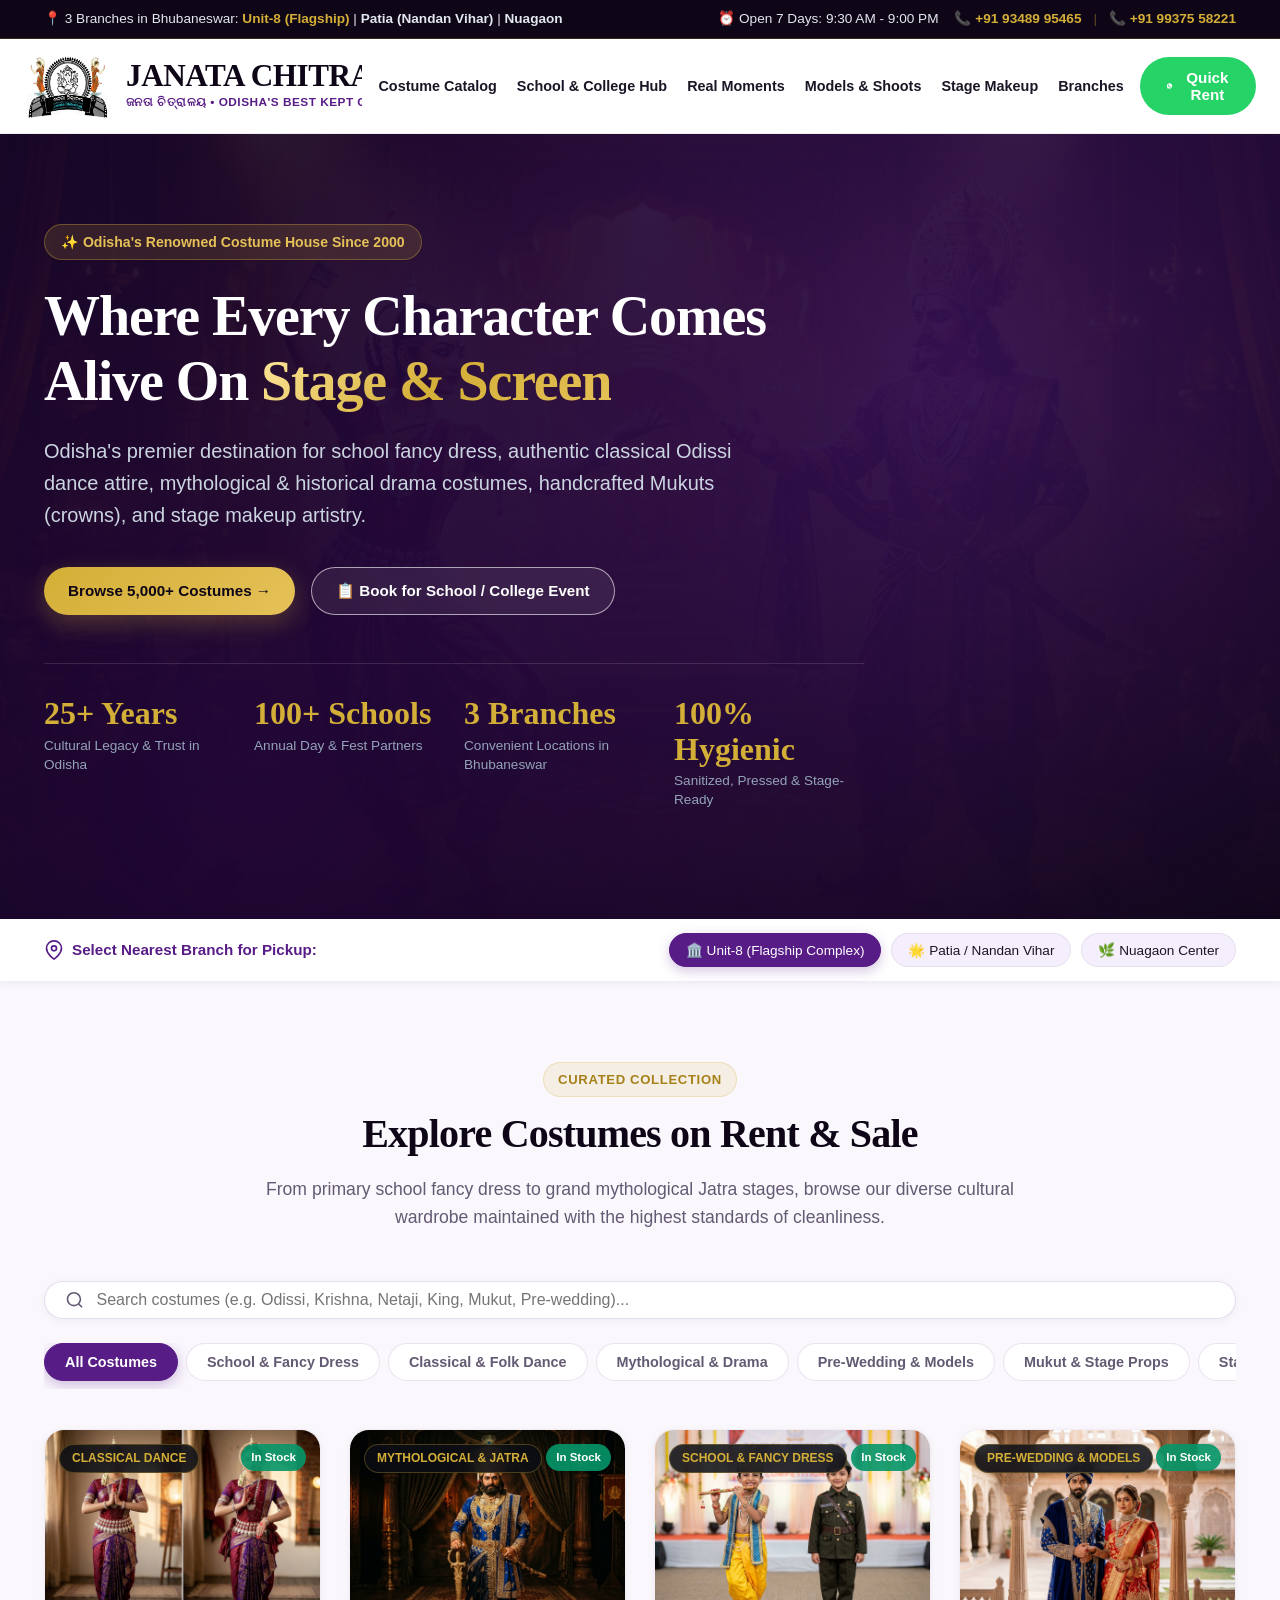
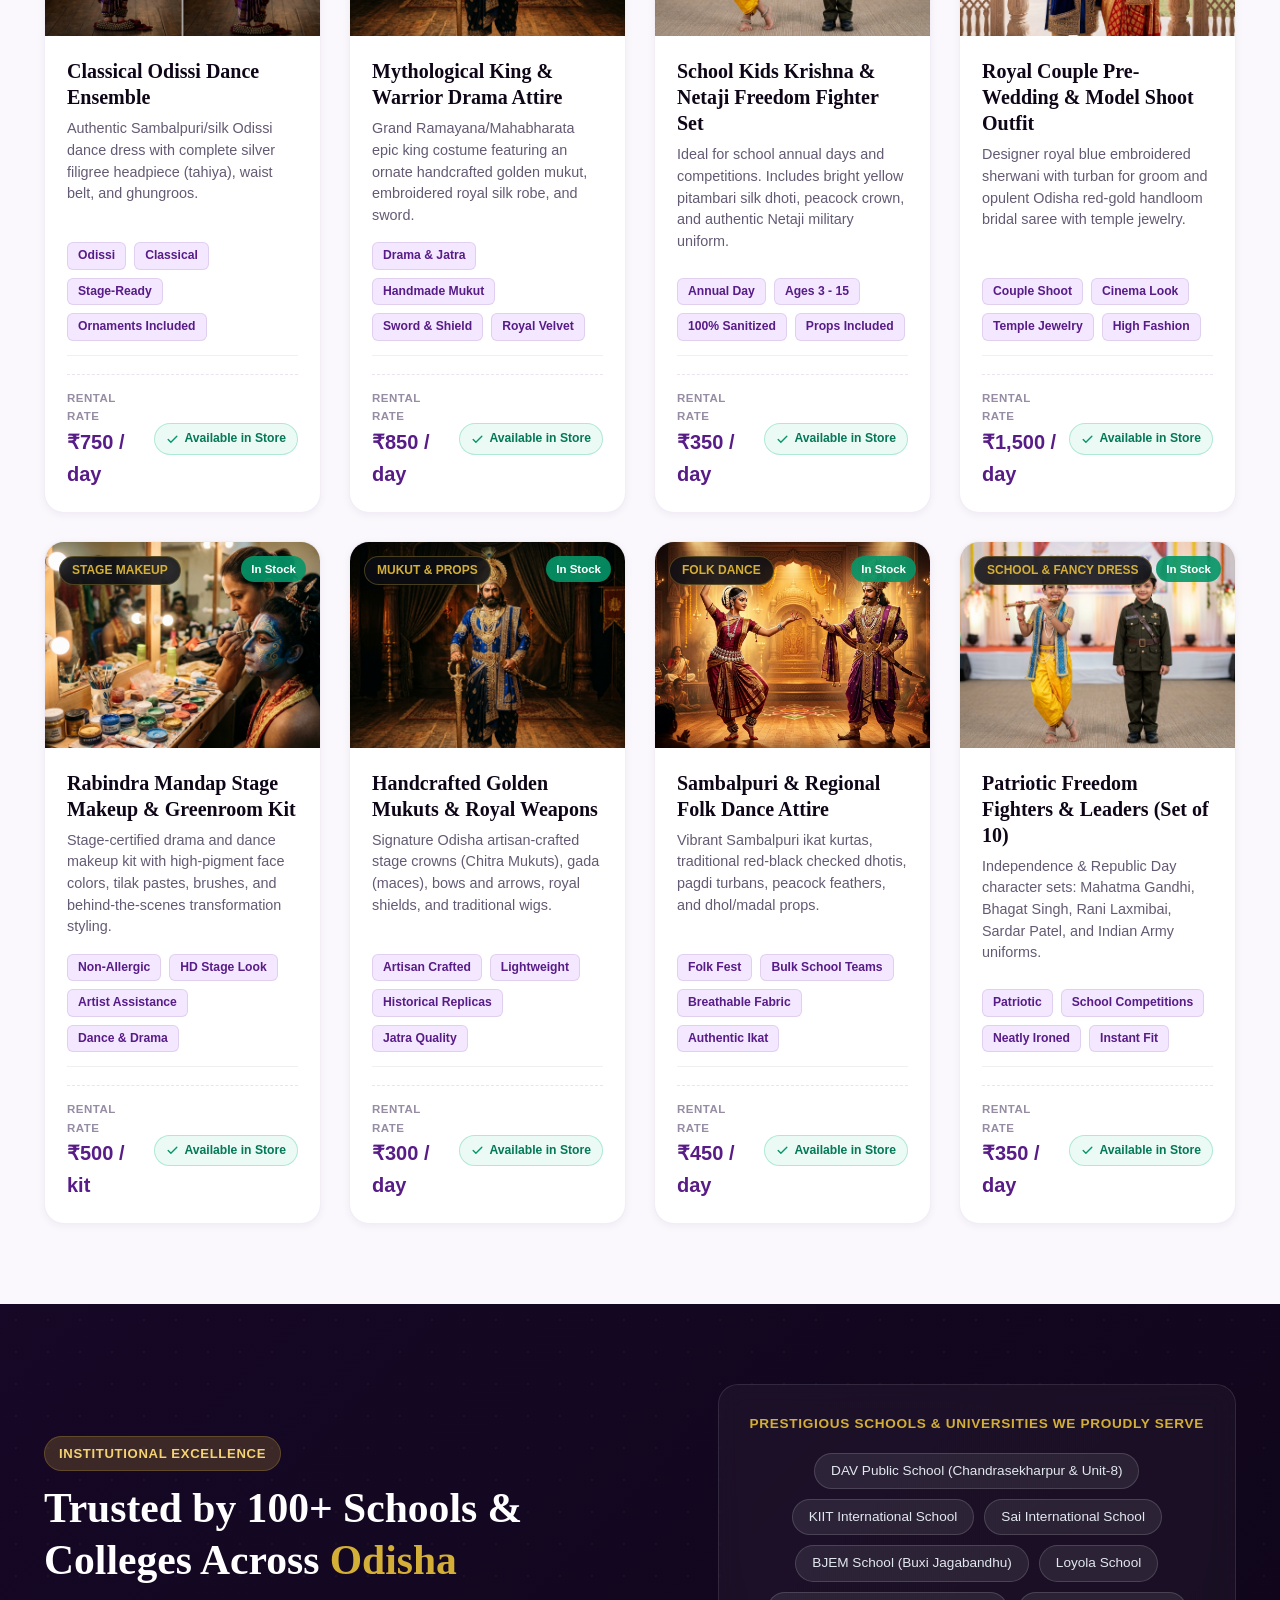
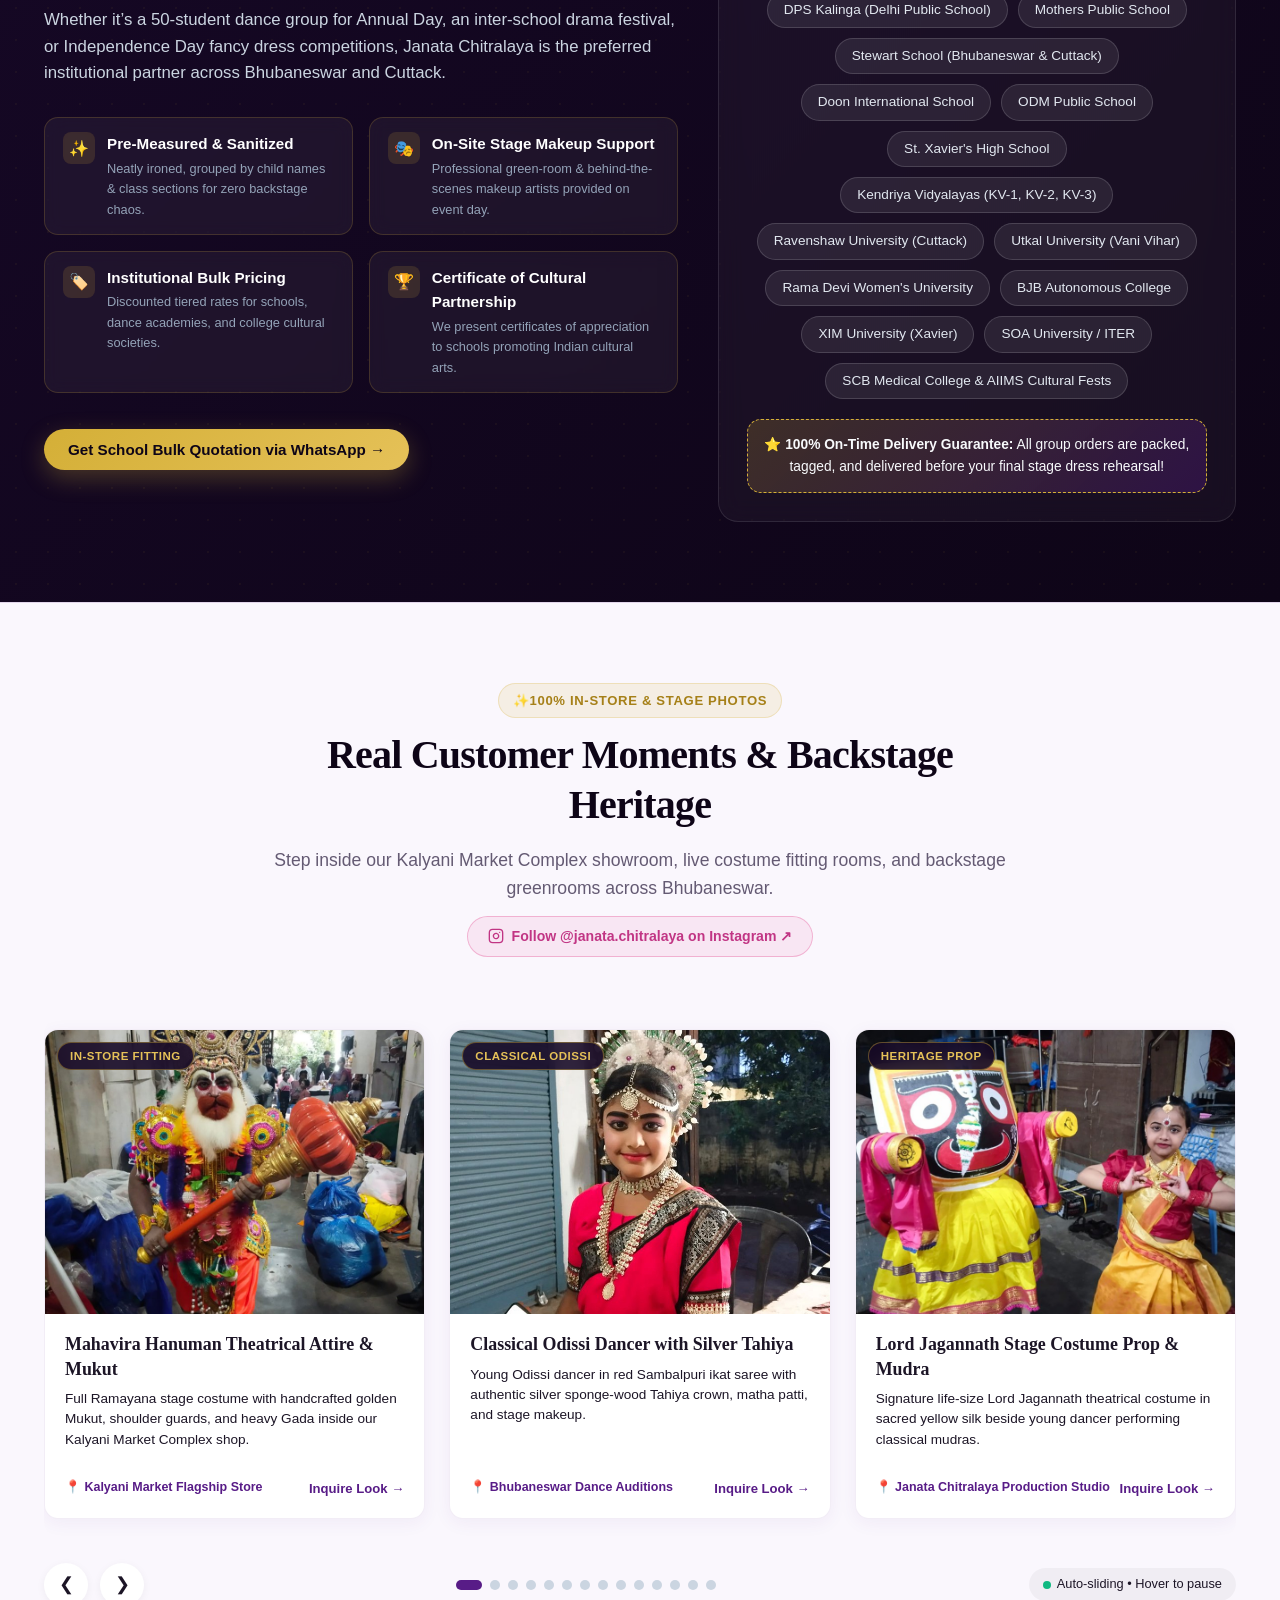
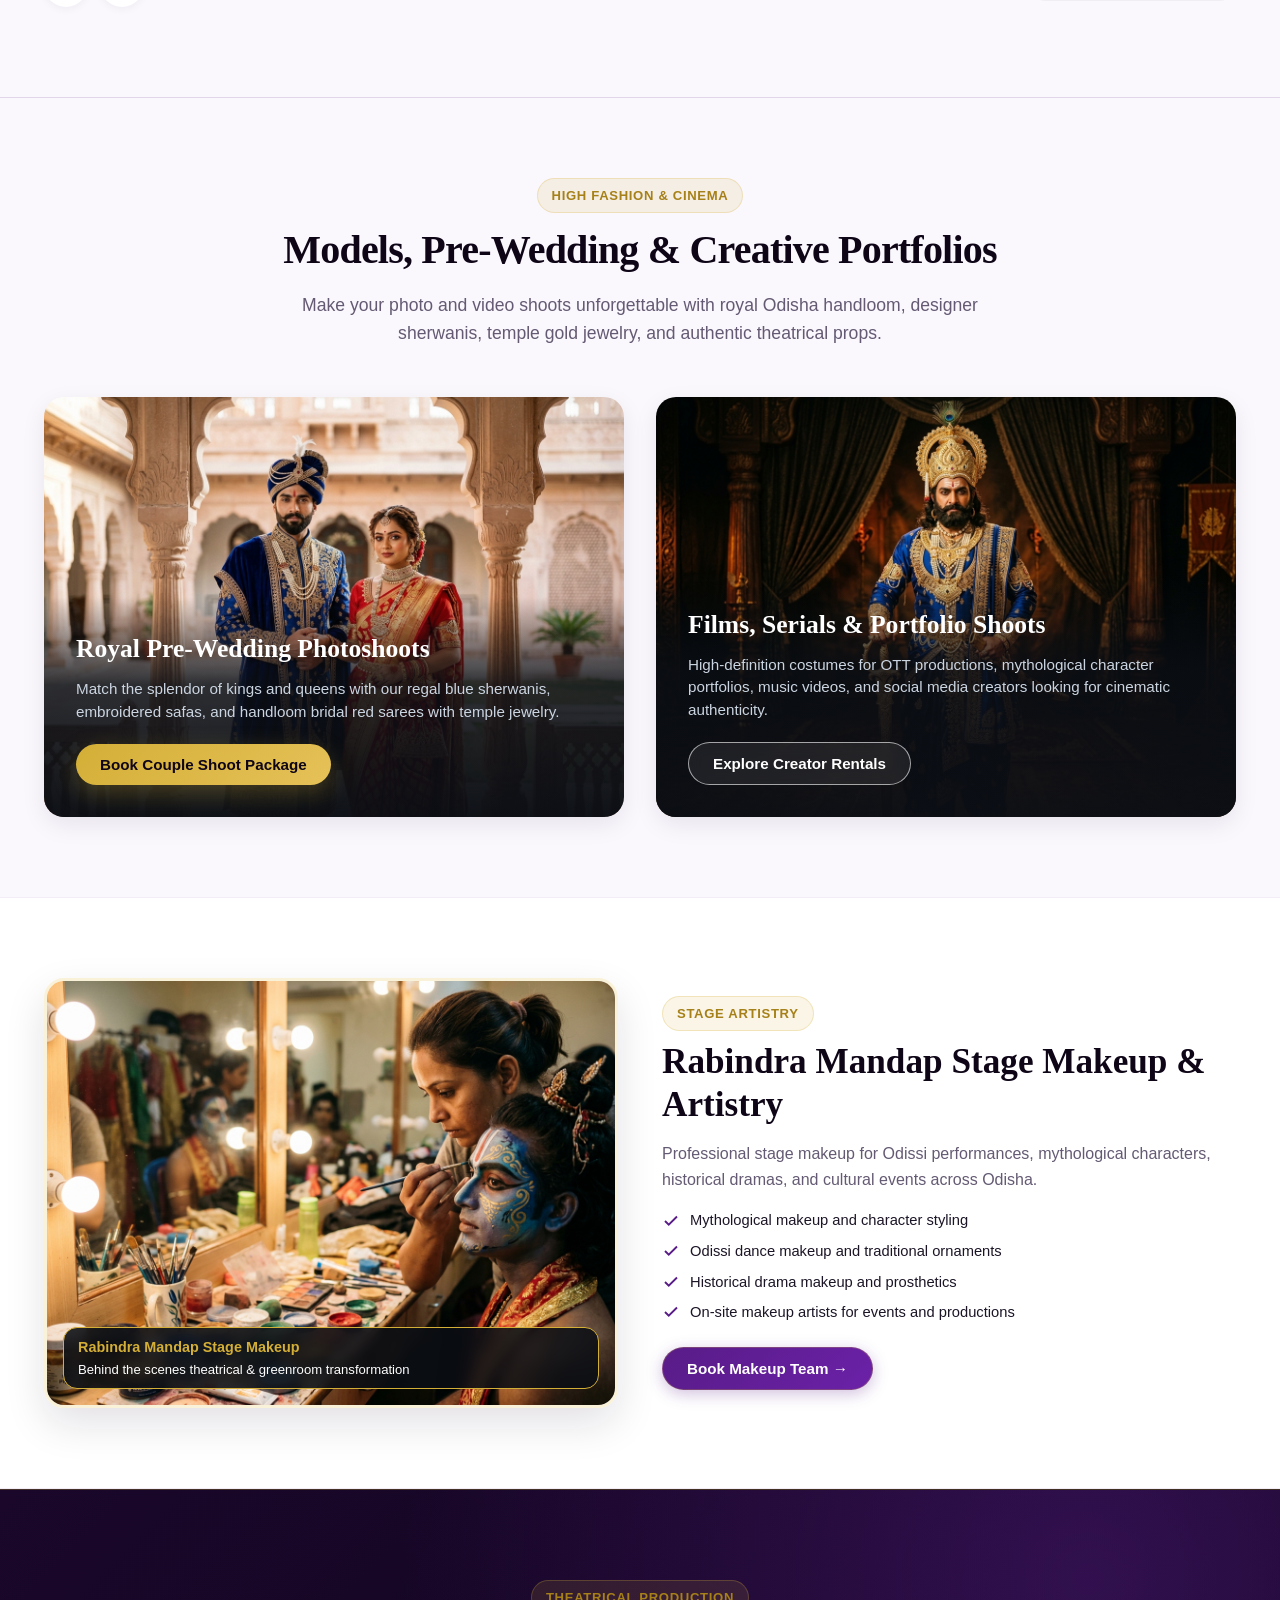
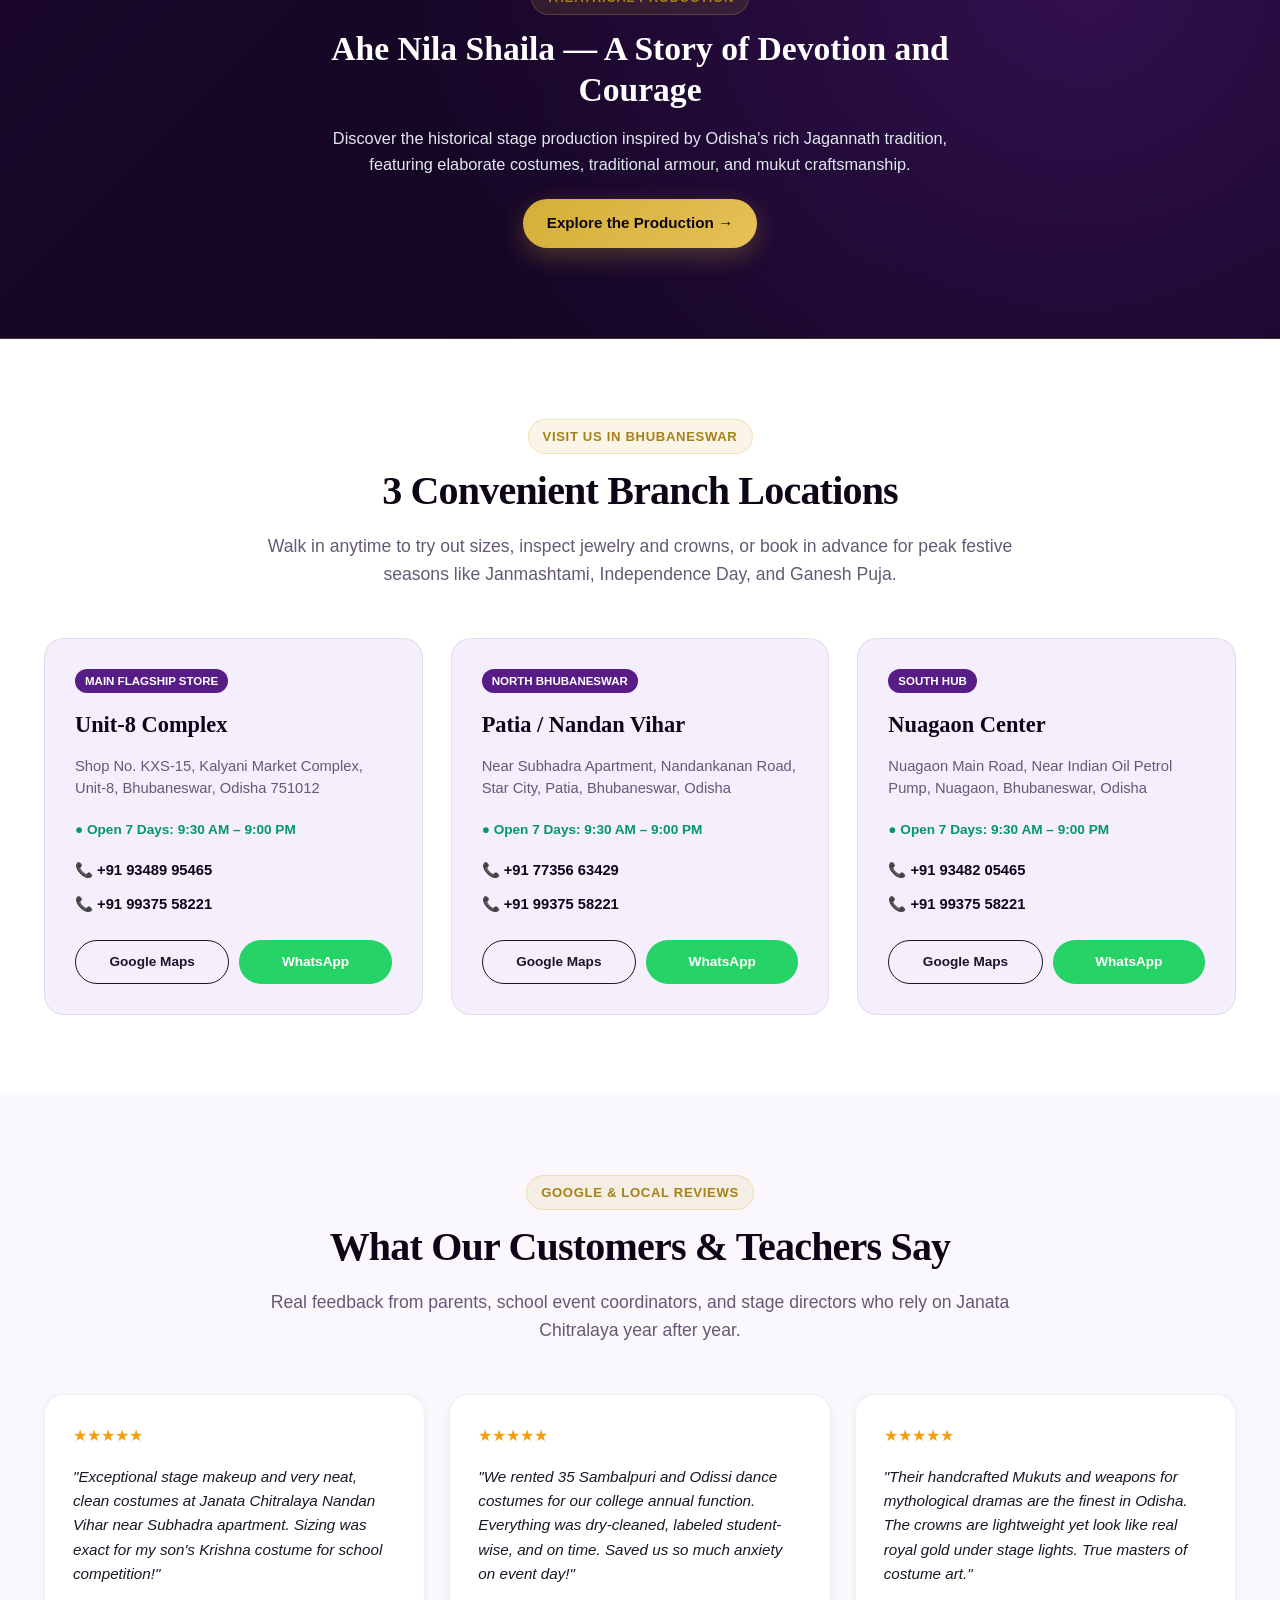
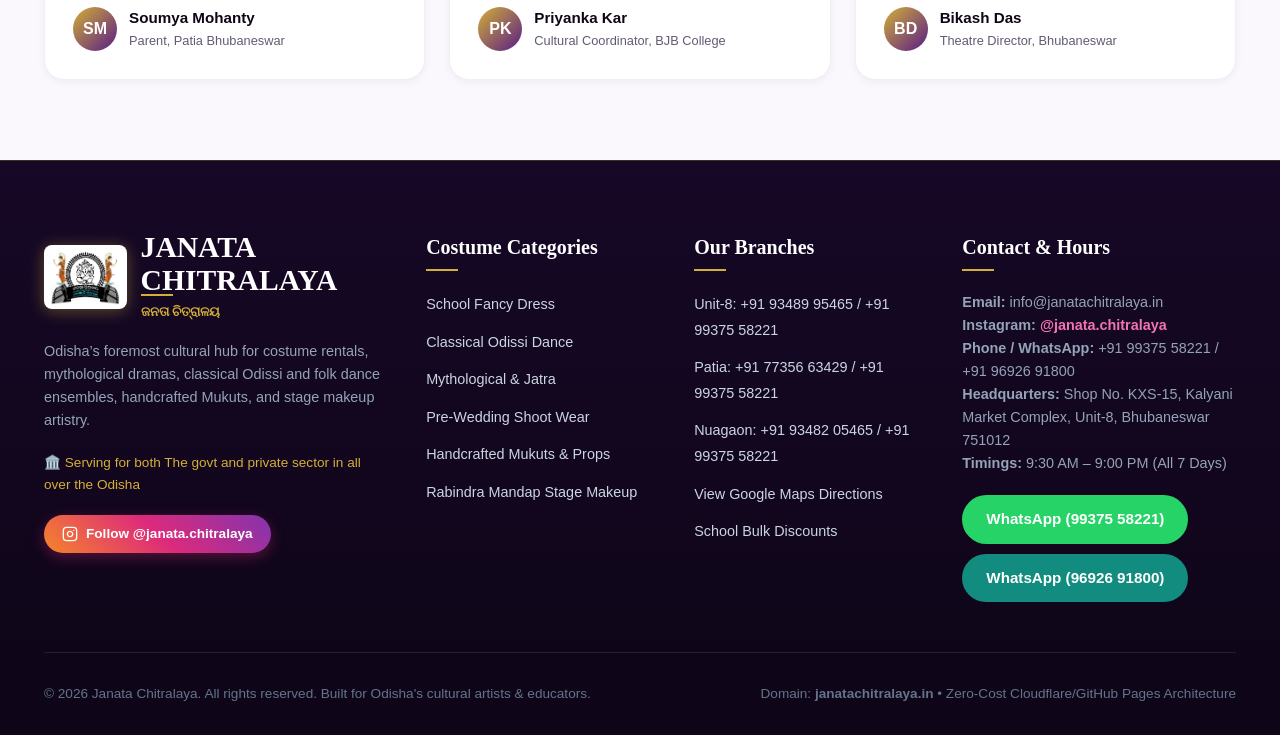
==== commit d86c24ae: "feat(mobile): optimize mobile UX, density, navbar alignment, school list, and stage makeup" ====
--- a/index.html
+++ b/index.html
@@ -27,7 +27,7 @@
   <link href="https://fonts.googleapis.com/css2?family=Outfit:wght@400;500;600;700&family=Playfair+Display:ital,wght@0,600;0,700;1,600&display=swap" rel="stylesheet">
 
   <!-- Stylesheet -->
-  <link rel="stylesheet" href="css/styles.css?v=8">
+  <link rel="stylesheet" href="css/styles.css?v=10">
 </head>
 <body>
 
@@ -38,16 +38,11 @@
         <span>📍 3 Branches in Bhubaneswar: <strong class="top-bar-highlight">Unit-8 (Flagship)</strong> | <strong>Patia (Nandan Vihar)</strong> | <strong>Nuagaon</strong></span>
       </div>
       <div class="top-bar-right">
-        <span>⏰ Open 7 Days: 9:30 AM - 9:00 PM</span>
-        <div style="display: flex; align-items: center; gap: 12px; margin-left: 6px;">
-          <a href="https://www.instagram.com/janata.chitralaya/" target="_blank" rel="noopener noreferrer" class="top-bar-highlight" style="display: inline-flex; align-items: center; gap: 5px;" aria-label="Janata Chitralaya Instagram">
-            <svg width="14" height="14" viewBox="0 0 24 24" fill="none" stroke="currentColor" stroke-width="2" stroke-linecap="round" stroke-linejoin="round"><rect x="2" y="2" width="20" height="20" rx="5" ry="5"></rect><path d="M16 11.37A4 4 0 1 1 12.63 8 4 4 0 0 1 16 11.37z"></path><line x1="17.5" y1="6.5" x2="17.51" y2="6.5"></line></svg>
-            @janata.chitralaya
-          </a>
-          <span style="opacity: 0.4; color: #D4AF37;">|</span>
-          <a href="tel:+919348995465" class="top-bar-highlight">📞 +91 93489 95465</a>
-          <span style="opacity: 0.4; color: #D4AF37;">|</span>
-          <a href="tel:+919937558221" class="top-bar-highlight">📞 +91 99375 58221</a>
+        <span class="top-bar-timing">⏰ Open 7 Days: 9:30 AM - 9:00 PM</span>
+        <div class="top-bar-phones">
+          <a href="tel:+919348995465" class="top-bar-phone">📞 +91 93489 95465</a>
+          <span class="top-bar-divider">|</span>
+          <a href="tel:+919937558221" class="top-bar-phone">📞 +91 99375 58221</a>
         </div>
       </div>
     </div>
@@ -57,8 +52,8 @@
   <nav class="navbar" id="mainNav">
     <div class="container nav-container">
       <a href="#home" class="brand-logo" aria-label="Janata Chitralaya Home">
-        <img src="assets/images/logo.png" alt="Janata Chitralaya Official Logo" class="brand-logo-img" width="88" height="68" style="height: 68px; width: auto; max-width: 88px; object-fit: contain; flex-shrink: 0; display: block;">
-        <div class="brand-text" style="white-space: nowrap;">
+        <img src="assets/images/logo.png" alt="Janata Chitralaya Official Logo" class="brand-logo-img" width="88" height="68">
+        <div class="brand-text">
           <span class="brand-title">JANATA CHITRALAYA</span>
           <span class="brand-tagline">ଜନତା ଚିତ୍ରାଳୟ • ODISHA'S BEST KEPT COSTUME SECRET</span>
         </div>
@@ -79,27 +74,27 @@
           <svg width="18" height="18" viewBox="0 0 24 24" fill="currentColor">
             <path d="M12.031 6.172c-3.181 0-5.767 2.586-5.768 5.766-.001 1.298.38 2.27 1.019 3.287l-.582 2.128 2.182-.573c.978.58 1.911.928 3.145.929 3.178 0 5.767-2.587 5.768-5.766.001-3.187-2.575-5.771-5.764-5.771zm3.392 8.244c-.144.405-.837.774-1.17.824-.299.045-.677.063-1.092-.069-.252-.08-.575-.187-.988-.365-1.739-.751-2.874-2.502-2.961-2.617-.087-.116-.708-.94-.708-1.793s.448-1.273.607-1.446c.159-.173.346-.217.462-.217l.332.007c.106.005.249-.04.39.299.144.347.491 1.2.534 1.287.043.087.072.188.014.304-.058.116-.087.188-.173.289l-.26.304c-.087.086-.177.18-.076.353.101.173.449.74 0.963 1.199.662.591 1.221.774 1.394.861.173.086.275.072.376-.044.101-.116.433-.506.549-.679.116-.174.231-.145.39-.087s1.011.477 1.184.564.289.13.332.203c.044.072.044.419-.1 0.824z"/>
           </svg>
-          Quick Rent
+          <span class="btn-rent-text">Quick Rent</span>
         </button>
-        <button type="button" class="mobile-nav-toggle" id="mobileNavToggle" aria-label="Toggle navigation menu">
+        <button type="button" class="mobile-nav-toggle" id="mobileNavToggle" aria-label="Toggle navigation menu" aria-expanded="false" aria-controls="mobileNavMenu">
           ☰
         </button>
       </div>
     </div>
 
     <!-- Mobile Dropdown Menu -->
-    <div id="mobileNavMenu" style="display: none; flex-direction: column; background: #FFFFFF; padding: 16px 24px; border-bottom: 1px solid #E2E8F0; gap: 12px;">
-      <a href="#catalog" style="padding: 8px 0; font-weight: 600;">Costume Catalog</a>
-      <a href="#schools" style="padding: 8px 0; font-weight: 600;">School & College Hub</a>
-      <a href="#real-photos" style="padding: 8px 0; font-weight: 600; color: #581C87;">📸 Real Store Moments</a>
-      <a href="#creators" style="padding: 8px 0; font-weight: 600;">Models & Shoots</a>
-      <a href="#makeup" style="padding: 8px 0; font-weight: 600;">Stage Makeup</a>
-      <a href="#branches" style="padding: 8px 0; font-weight: 600;">Branches</a>
-      <a href="https://www.instagram.com/janata.chitralaya/" target="_blank" rel="noopener noreferrer" style="padding: 8px 0; font-weight: 600; color: #DD2A7B; display: flex; align-items: center; gap: 8px;">
-        <svg width="16" height="16" viewBox="0 0 24 24" fill="none" stroke="currentColor" stroke-width="2" stroke-linecap="round" stroke-linejoin="round"><rect x="2" y="2" width="20" height="20" rx="5" ry="5"></rect><path d="M16 11.37A4 4 0 1 1 12.63 8 4 4 0 0 1 16 11.37z"></path><line x1="17.5" y1="6.5" x2="17.51" y2="6.5"></line></svg>
+    <div id="mobileNavMenu" class="mobile-nav-menu" role="menu">
+      <a href="#catalog" class="mobile-nav-link" role="menuitem">Costume Catalog</a>
+      <a href="#schools" class="mobile-nav-link" role="menuitem">School & College Hub</a>
+      <a href="#real-photos" class="mobile-nav-link" role="menuitem" style="color: var(--color-purple-primary);">📸 Real Store Moments</a>
+      <a href="#creators" class="mobile-nav-link" role="menuitem">Models & Shoots</a>
+      <a href="#makeup" class="mobile-nav-link" role="menuitem">Stage Makeup</a>
+      <a href="#branches" class="mobile-nav-link" role="menuitem">Branches</a>
+      <a href="https://www.instagram.com/janata.chitralaya/" target="_blank" rel="noopener noreferrer" class="mobile-nav-link" role="menuitem" style="color: #DD2A7B;">
+        <svg width="16" height="16" viewBox="0 0 24 24" fill="none" stroke="currentColor" stroke-width="2" stroke-linecap="round" stroke-linejoin="round" style="margin-right: 8px;"><rect x="2" y="2" width="20" height="20" rx="5" ry="5"></rect><path d="M16 11.37A4 4 0 1 1 12.63 8 4 4 0 0 1 16 11.37z"></path><line x1="17.5" y1="6.5" x2="17.51" y2="6.5"></line></svg>
         Instagram: @janata.chitralaya
       </a>
-      <a href="tel:+919348995465" style="padding: 8px 0; font-weight: 700; color: #581C87;">📞 Call: +91 93489 95465 / +91 99375 58221</a>
+      <a href="tel:+919348995465" class="mobile-nav-link" role="menuitem" style="font-weight: 700; color: var(--color-purple-primary);">📞 Call: +91 93489 95465 / +91 99375 58221</a>
     </div>
   </nav>
 
@@ -264,7 +259,7 @@
 
         <div class="school-institutions-cloud">
           <div class="cloud-title">Prestigious Schools & Universities We Proudly Serve</div>
-          <div class="institution-tags">
+          <div class="institution-tags" id="institutionTags">
             <span class="institution-pill">DAV Public School (Chandrasekharpur & Unit-8)</span>
             <span class="institution-pill">KIIT International School</span>
             <span class="institution-pill">Sai International School</span>
@@ -286,6 +281,13 @@
             <span class="institution-pill">SCB Medical College & AIIMS Cultural Fests</span>
           </div>
 
+          <div class="school-toggle-wrap">
+            <button type="button" class="btn-school-toggle" id="toggleSchoolsBtn" aria-expanded="false" aria-controls="institutionTags">
+              <span class="toggle-text">View all schools (19)</span>
+              <span class="toggle-arrow" aria-hidden="true">↓</span>
+            </button>
+          </div>
+
           <div class="school-certificate-banner">
             ⭐ <strong>100% On-Time Delivery Guarantee:</strong> All group orders are packed, tagged, and delivered before your final stage dress rehearsal!
           </div>
@@ -385,33 +387,33 @@
         </div>
 
         <div class="spotlight-text">
-          <span class="badge-gold">Greenroom & Behind The Scenes</span>
+          <span class="badge-gold">Stage Artistry</span>
           <h2>Rabindra Mandap Stage Makeup & Artistry</h2>
           <p>
-            From iconic cultural productions at Rabindra Mandap, Utkal Mandap, to stage competitions and dramas across Odisha, our backstage team brings characters to life behind the scenes. We use hypoallergenic, stage-certified pigments that withstand intense theatrical stage lights and performance hours.
+            Professional stage makeup for Odissi performances, mythological characters, historical dramas, and cultural events across Odisha.
           </p>
 
           <ul class="makeup-services-list">
             <li>
-              <svg width="20" height="20" viewBox="0 0 24 24" fill="none" stroke="currentColor" stroke-width="2.5"><polyline points="20 6 9 17 4 12"></polyline></svg>
-              <span><strong>Mythological Deities & Demons:</strong> Lord Shiva, Kali, Durga, Krishna, Ravana, Narasimha, and demon masks.</span>
+              <svg width="18" height="18" viewBox="0 0 24 24" fill="none" stroke="currentColor" stroke-width="2.5"><polyline points="20 6 9 17 4 12"></polyline></svg>
+              <span>Mythological makeup and character styling</span>
             </li>
             <li>
-              <svg width="20" height="20" viewBox="0 0 24 24" fill="none" stroke="currentColor" stroke-width="2.5"><polyline points="20 6 9 17 4 12"></polyline></svg>
-              <span><strong>Classical Odissi & Dance Styling:</strong> Authentic alta designs, traditional eyes, tahiya headpiece fixing, and ornaments.</span>
+              <svg width="18" height="18" viewBox="0 0 24 24" fill="none" stroke="currentColor" stroke-width="2.5"><polyline points="20 6 9 17 4 12"></polyline></svg>
+              <span>Odissi dance makeup and traditional ornaments</span>
             </li>
             <li>
-              <svg width="20" height="20" viewBox="0 0 24 24" fill="none" stroke="currentColor" stroke-width="2.5"><polyline points="20 6 9 17 4 12"></polyline></svg>
-              <span><strong>Historical Drama Prosthetics:</strong> Wounds, aging lines, royal beards, moustaches, and warrior face paint.</span>
+              <svg width="18" height="18" viewBox="0 0 24 24" fill="none" stroke="currentColor" stroke-width="2.5"><polyline points="20 6 9 17 4 12"></polyline></svg>
+              <span>Historical drama makeup and prosthetics</span>
             </li>
             <li>
-              <svg width="20" height="20" viewBox="0 0 24 24" fill="none" stroke="currentColor" stroke-width="2.5"><polyline points="20 6 9 17 4 12"></polyline></svg>
-              <span><strong>On-Site Makeup Artist Deployment:</strong> Available to visit schools, auditoriums, and shooting locations on request.</span>
+              <svg width="18" height="18" viewBox="0 0 24 24" fill="none" stroke="currentColor" stroke-width="2.5"><polyline points="20 6 9 17 4 12"></polyline></svg>
+              <span>On-site makeup artists for events and productions</span>
             </li>
           </ul>
 
           <button type="button" class="btn btn-primary open-booking-modal" data-costume="Rabindra Mandap Stage Makeup Booking">
-            Book Behind-the-Scenes Makeup Team →
+            Book Makeup Team →
           </button>
         </div>
       </div>
@@ -422,52 +424,16 @@
   <section class="theatre-spotlight-section section-padding" id="ahe-nilashaila">
     <div style="position: absolute; inset: 0; background: radial-gradient(circle at 85% 20%, rgba(88, 28, 135, 0.45) 0%, transparent 60%); pointer-events: none;"></div>
     <div class="container" style="position: relative; z-index: 5;">
-      <div class="theatre-highlight-grid">
-        <div class="theatre-highlight-info">
-          <div style="display: flex; gap: 10px; flex-wrap: wrap; align-items: center; margin-bottom: 16px;">
-            <span class="badge-gold">🎭 Theatrical Landmark • Rabindra Mandap</span>
-            <span class="bms-badge">BookMyShow Sensation</span>
-          </div>
-          
-          <h2 style="font-family: var(--font-heading); font-size: 2.5rem; line-height: 1.2; margin-bottom: 14px;">
-            Lord Jagannath's Epic Saga:<br>
-            <span style="color: var(--color-gold-hover);">"Ahe Nila Shaila"</span> (ଆହେ ନୀଳ ଶଇଳ)
-          </h2>
-          
-          <p style="color: #E2E8F0; font-size: 1.05rem; line-height: 1.6; margin-bottom: 20px;">
-            Janata Chitralaya is proud to be the official <strong>end-to-end stage costume, armor, and Mukut design partner</strong> for Odisha’s critically acclaimed historical mega-play adapted from Surendra Mohanty's classic masterpiece.
-          </p>
-
-          <p style="color: #CBD5E1; font-size: 0.95rem; line-height: 1.55; margin-bottom: 28px;">
-            Staged to repeated packed houses and standing ovations at Rabindra Mandap, the production brings alive the valorous struggle of <strong>Gajapati King Ramachandra Deva II</strong> against Naib Nazim Taqi Khan to protect Lord Jagannath and Srimandira.
-          </p>
-
-          <div class="theatre-cta-group">
-            <a href="ahe-nilashaila.html" class="btn btn-gold" style="font-weight: 700;">
-              Explore Full Production Story & Reviews →
-            </a>
-            <a href="https://in.bookmyshow.com/plays/ahe-nilashaila/ET00438811" target="_blank" rel="noopener noreferrer" class="btn btn-outline-white" style="font-size: 0.9rem;">
-              View on BookMyShow ↗
-            </a>
-          </div>
-        </div>
-
-        <div class="theatre-highlight-card-side">
-          <div class="theatre-review-quote-box">
-            <div style="display: flex; align-items: center; gap: 4px; color: #F59E0B; margin-bottom: 12px; font-size: 1.1rem;">
-              ★★★★★ <strong>Audience & Critics Choice</strong>
-            </div>
-            <p style="font-size: 0.95rem; line-height: 1.6; color: #F1F5F9; font-style: italic; margin-bottom: 16px;">
-              "The entire auditorium broke into standing ovations and tears chanting Jai Jagannath! The royal Gajapati attire, authentic Mughal armor, and stage craftsmanship set a new benchmark for Odia theatre."
-            </p>
-            <div style="border-top: 1px solid rgba(255, 255, 255, 0.15); padding-top: 12px; display: flex; justify-content: space-between; align-items: center;">
-              <div>
-                <strong style="color: var(--color-gold-light); display: block; font-size: 0.9rem;">Rabindra Mandap Theatregoer Review</strong>
-                <span style="font-size: 0.78rem; color: #94A3B8;">Consecutive Housefull Shows in Bhubaneswar</span>
-              </div>
-              <span style="font-size: 1.4rem;">🏛️</span>
-            </div>
-          </div>
+      <div class="theatre-compact-card">
+        <span class="badge-gold">THEATRICAL PRODUCTION</span>
+        <h2 class="theatre-compact-heading">Ahe Nila Shaila — A Story of Devotion and Courage</h2>
+        <p class="theatre-compact-desc">
+          Discover the historical stage production inspired by Odisha's rich Jagannath tradition, featuring elaborate costumes, traditional armour, and mukut craftsmanship.
+        </p>
+        <div class="theatre-cta-group">
+          <a href="ahe-nilashaila.html" class="btn btn-gold" style="font-weight: 700;">
+            Explore the Production →
+          </a>
         </div>
       </div>
     </div>
@@ -613,58 +579,7 @@
     </div>
   </section>
 
-  <!-- FAQ Section -->
-  <section class="faq-section section-padding">
-    <div class="container">
-      <div class="section-header">
-        <span class="badge-gold">Got Questions?</span>
-        <h2>Frequently Asked Questions</h2>
-        <p>Everything you need to know about costume rentals, security deposits, and booking policies.</p>
-      </div>
-
-      <div class="faq-accordion">
-        <div class="faq-item active">
-          <button type="button" class="faq-question">
-            <span>How do I rent or book a costume online?</span>
-            <svg width="20" height="20" viewBox="0 0 24 24" fill="none" stroke="currentColor" stroke-width="2"><polyline points="6 9 12 15 18 9"></polyline></svg>
-          </button>
-          <div class="faq-answer">
-            <p>Simply use the "Quick Rent" button in the menu or contact our team directly via WhatsApp. Enter your event date, required size, and chosen branch. Our team confirms availability within minutes and keeps the outfit reserved for pickup!</p>
-          </div>
-        </div>
-
-        <div class="faq-item">
-          <button type="button" class="faq-question">
-            <span>Are the costumes washed and sanitized before each rental?</span>
-            <svg width="20" height="20" viewBox="0 0 24 24" fill="none" stroke="currentColor" stroke-width="2"><polyline points="6 9 12 15 18 9"></polyline></svg>
-          </button>
-          <div class="faq-answer">
-            <p>Absolutely. Every single costume is professionally steam-cleaned, sanitized, and neatly pressed before being rented out. Kids' costumes and jewelry undergo strict hygiene inspection.</p>
-          </div>
-        </div>
-
-        <div class="faq-item">
-          <button type="button" class="faq-question">
-            <span>Is there a security deposit required?</span>
-            <svg width="20" height="20" viewBox="0 0 24 24" fill="none" stroke="currentColor" stroke-width="2"><polyline points="6 9 12 15 18 9"></polyline></svg>
-          </button>
-          <div class="faq-answer">
-            <p>Yes, a nominal refundable security deposit is taken at the time of costume pickup along with an ID copy. The deposit is returned immediately in full once the costume is returned in original condition.</p>
-          </div>
-        </div>
-
-        <div class="faq-item">
-          <button type="button" class="faq-question">
-            <span>Do you offer discounts for school & college bulk orders?</span>
-            <svg width="20" height="20" viewBox="0 0 24 24" fill="none" stroke="currentColor" stroke-width="2"><polyline points="6 9 12 15 18 9"></polyline></svg>
-          </button>
-          <div class="faq-answer">
-            <p>Yes! We offer special institutional bulk discount packages for orders above 10 outfits, along with free size measurement consultations and optional greenroom makeup artist assistance.</p>
-          </div>
-        </div>
-      </div>
-    </div>
-  </section>
+
 
   <!-- Online Order & Rental Booking Modal Drawer -->
   <div class="modal-backdrop" id="bookingModal" role="dialog" aria-modal="true" aria-labelledby="modalTitle">
@@ -728,11 +643,11 @@
             </select>
           </div>
 
-          <div style="display: flex; gap: 10px; flex-wrap: wrap;">
-            <button type="submit" class="btn btn-whatsapp" id="btnSubmitWa1" data-target-num="919937558221" style="flex: 1; min-width: 200px; padding: 13px; font-size: 0.95rem; font-weight: 700;">
+          <div class="modal-submit-group">
+            <button type="submit" class="btn btn-whatsapp" id="btnSubmitWa1" data-target-num="919937558221">
               Send to 99375 58221 💬
             </button>
-            <button type="button" class="btn btn-whatsapp" id="btnSubmitWa2" data-target-num="919692691800" style="flex: 1; min-width: 200px; padding: 13px; font-size: 0.95rem; font-weight: 700; background: #128C7E;">
+            <button type="button" class="btn btn-whatsapp" id="btnSubmitWa2" data-target-num="919692691800" style="background: #128C7E;">
               Send to 96926 91800 💬
             </button>
           </div>
@@ -857,6 +772,6 @@
   </footer>
 
   <!-- Scripts -->
-  <script src="js/main.js?v=8"></script>
+  <script src="js/main.js?v=10"></script>
 </body>
 </html>
--- a/css/styles.css
+++ b/css/styles.css
@@ -77,9 +77,13 @@
 }
 
 html {
+  box-sizing: border-box;
   scroll-behavior: smooth;
   font-size: 16px;
   -webkit-font-smoothing: antialiased;
+  overflow-x: hidden;
+  width: 100%;
+  max-width: 100vw;
 }
 
 body {
@@ -88,7 +92,10 @@
   color: var(--color-text-main);
   line-height: 1.6;
   overflow-x: hidden;
-  padding-bottom: 70px;
+  width: 100%;
+  max-width: 100vw;
+  padding-bottom: 80px;
+  position: relative;
 }
 
 @media (min-width: 992px) {
@@ -126,6 +133,24 @@
 
 .section-padding {
   padding: 80px 0;
+}
+
+@media (max-width: 768px) {
+  .container {
+    padding: 0 16px;
+  }
+  .section-padding {
+    padding: 42px 0;
+  }
+}
+
+@media (max-width: 480px) {
+  .container {
+    padding: 0 12px;
+  }
+  .section-padding {
+    padding: 34px 0;
+  }
 }
 
 .text-gold {
@@ -225,6 +250,31 @@
   gap: 16px;
 }
 
+.top-bar-phones {
+  display: inline-flex;
+  align-items: center;
+  flex-wrap: wrap;
+  gap: 6px 12px;
+}
+
+.top-bar-phone {
+  color: var(--color-gold-primary);
+  font-weight: 600;
+  text-decoration: none;
+  white-space: nowrap;
+  display: inline-flex;
+  align-items: center;
+}
+
+.top-bar-phone:hover {
+  color: #FFFFFF;
+}
+
+.top-bar-divider {
+  opacity: 0.4;
+  color: #D4AF37;
+}
+
 .top-bar-highlight {
   color: var(--color-gold-primary);
   font-weight: 600;
@@ -232,6 +282,46 @@
 
 .top-bar a:hover {
   color: var(--color-gold-primary);
+}
+
+@media (max-width: 768px) {
+  .top-bar {
+    padding: 6px 0;
+    font-size: 0.76rem;
+  }
+  .top-bar .container {
+    justify-content: center;
+    text-align: center;
+    gap: 6px;
+  }
+  .top-bar-left {
+    display: none;
+  }
+  .top-bar-right {
+    justify-content: center;
+    flex-wrap: wrap;
+    gap: 6px 12px;
+    width: 100%;
+  }
+  .top-bar-phones {
+    justify-content: center;
+    gap: 4px 8px;
+  }
+}
+
+@media (max-width: 380px) {
+  .top-bar-timing {
+    display: block;
+    width: 100%;
+    margin-bottom: 2px;
+  }
+  .top-bar-divider {
+    display: none;
+  }
+  .top-bar-phones {
+    flex-direction: column;
+    gap: 2px;
+  }
 }
 
 /* Navigation */
@@ -263,7 +353,8 @@
   align-items: center;
   gap: 14px;
   text-decoration: none;
-  flex-shrink: 0;
+  flex: 1 1 auto;
+  min-width: 0;
 }
 
 .brand-logo-img {
@@ -283,7 +374,8 @@
   display: flex;
   flex-direction: column;
   justify-content: center;
-  flex-shrink: 0;
+  min-width: 0;
+  overflow: hidden;
 }
 
 .brand-title {
@@ -324,31 +416,160 @@
 
 @media (max-width: 1080px) {
   .nav-container {
-    height: 78px;
+    height: 76px;
   }
   .brand-logo-img {
-    height: 52px;
+    height: 50px;
   }
   .brand-title {
-    font-size: 1.45rem;
+    font-size: 1.4rem;
   }
   .brand-tagline {
-    font-size: 0.62rem;
+    font-size: 0.60rem;
   }
 }
 
 @media (max-width: 768px) {
   .nav-container {
-    height: 72px;
+    height: 66px;
+    padding: 0 14px;
+    gap: 10px;
+  }
+  .brand-logo {
+    gap: 10px;
   }
   .brand-logo-img {
-    height: 46px;
+    height: 44px;
+    max-width: 54px;
   }
   .brand-title {
+    font-size: 1.20rem;
+  }
+  .brand-tagline {
+    font-size: 0.54rem;
+    max-width: 180px;
+    overflow: hidden;
+    text-overflow: ellipsis;
+  }
+  .nav-actions {
+    gap: 8px;
+  }
+  .nav-actions .btn {
+    padding: 7px 12px;
+    font-size: 0.80rem;
+  }
+  .mobile-nav-toggle {
+    min-width: 40px;
+    min-height: 40px;
+    font-size: 1.45rem;
+  }
+}
+
+@media (max-width: 480px) {
+  .nav-container {
+    height: 60px;
+    padding: 0 10px;
+    gap: 8px;
+  }
+  .brand-logo {
+    gap: 8px;
+  }
+  .brand-logo-img {
+    height: 38px;
+    max-width: 44px;
+  }
+  .brand-title {
+    font-size: 1.02rem;
+    white-space: nowrap;
+  }
+  .brand-tagline {
+    display: none;
+  }
+  .nav-actions {
+    gap: 6px;
+  }
+  .nav-actions .btn {
+    padding: 6px 10px;
+    font-size: 0.74rem;
+    gap: 4px;
+    border-radius: var(--radius-pill);
+  }
+  .nav-actions .btn svg {
+    width: 14px;
+    height: 14px;
+  }
+  .mobile-nav-toggle {
+    min-width: 38px;
+    min-height: 38px;
+    padding: 2px;
+    font-size: 1.35rem;
+    display: inline-flex;
+    align-items: center;
+    justify-content: center;
+  }
+}
+
+@media (max-width: 380px) {
+  .nav-container {
+    height: 56px;
+    padding: 0 8px;
+    gap: 6px;
+  }
+  .brand-logo {
+    gap: 6px;
+  }
+  .brand-logo-img {
+    height: 34px;
+    max-width: 38px;
+  }
+  .brand-title {
+    font-size: 0.86rem;
+    letter-spacing: -0.02em;
+    white-space: nowrap;
+  }
+  .nav-actions {
+    gap: 4px;
+  }
+  .nav-actions .btn {
+    padding: 5px 8px;
+    font-size: 0.68rem;
+    gap: 3px;
+  }
+  .nav-actions .btn svg {
+    width: 12px;
+    height: 12px;
+  }
+  .mobile-nav-toggle {
+    min-width: 34px;
+    min-height: 34px;
     font-size: 1.25rem;
   }
-  .brand-tagline {
-    font-size: 0.55rem;
+}
+
+@media (max-width: 330px) {
+  .nav-container {
+    padding: 0 6px;
+    gap: 4px;
+  }
+  .brand-logo-img {
+    height: 30px;
+    max-width: 34px;
+  }
+  .brand-title {
+    font-size: 0.76rem;
+    line-height: 1.05;
+  }
+  .nav-actions .btn {
+    padding: 4px 6px;
+    font-size: 0.64rem;
+  }
+  .nav-actions .btn svg {
+    display: none;
+  }
+  .mobile-nav-toggle {
+    min-width: 32px;
+    min-height: 32px;
+    font-size: 1.15rem;
   }
 }
 
@@ -487,6 +708,49 @@
 @media (min-width: 1080px) {
   .mobile-nav-toggle {
     display: none;
+  }
+}
+
+/* Mobile Navigation Dropdown */
+.mobile-nav-menu {
+  display: none;
+  flex-direction: column;
+  background: var(--color-surface-white);
+  padding: 8px 16px;
+  border-bottom: 1px solid var(--border-purple-subtle);
+  box-shadow: 0 10px 25px rgba(0, 0, 0, 0.08);
+}
+
+.mobile-nav-menu.is-active {
+  display: flex;
+}
+
+.mobile-nav-link {
+  display: flex;
+  align-items: center;
+  min-height: 44px;
+  padding: 10px 12px;
+  font-weight: 600;
+  color: var(--color-text-main);
+  text-decoration: none;
+  border-bottom: 1px solid rgba(88, 28, 135, 0.06);
+  border-radius: var(--radius-sm);
+  transition: background var(--transition-fast), color var(--transition-fast);
+}
+
+.mobile-nav-link:last-child {
+  border-bottom: none;
+}
+
+.mobile-nav-link:hover,
+.mobile-nav-link:active {
+  background: var(--color-purple-soft);
+  color: var(--color-purple-primary);
+}
+
+@media (min-width: 1080px) {
+  .mobile-nav-menu {
+    display: none !important;
   }
 }
 
@@ -606,11 +870,65 @@
 }
 
 @media (max-width: 768px) {
+  .hero-section {
+    padding: 65px 0 75px 0;
+  }
   .hero-title {
     font-size: 2.35rem;
   }
   .hero-subtitle {
     font-size: 1.05rem;
+  }
+}
+
+@media (max-width: 640px) {
+  .hero-section {
+    padding: 50px 0 60px 0;
+  }
+  .hero-badge {
+    font-size: 0.78rem;
+    padding: 4px 12px;
+    margin-bottom: 16px;
+  }
+  .hero-title {
+    font-size: 2.05rem;
+    line-height: 1.18;
+    margin-bottom: 14px;
+  }
+  .hero-subtitle {
+    font-size: 0.95rem;
+    line-height: 1.5;
+    margin-bottom: 24px;
+  }
+  .hero-cta-group {
+    flex-direction: column;
+    width: 100%;
+    gap: 10px;
+    margin-bottom: 30px;
+  }
+  .hero-cta-group .btn {
+    width: 100%;
+    justify-content: center;
+    text-align: center;
+    padding: 13px 20px;
+    font-size: 0.95rem;
+  }
+  .hero-stats-bar {
+    grid-template-columns: repeat(2, 1fr);
+    gap: 12px;
+    padding-top: 20px;
+  }
+  .hero-stat-item h3 {
+    font-size: 1.6rem;
+  }
+  .hero-stat-item p {
+    font-size: 0.78rem;
+  }
+}
+
+@media (max-width: 380px) {
+  .hero-title {
+    font-size: 1.82rem;
   }
 }
 
@@ -1089,6 +1407,7 @@
   flex-wrap: wrap;
   justify-content: center;
   gap: 10px;
+  transition: all var(--transition-normal);
 }
 
 .institution-pill {
@@ -1099,6 +1418,11 @@
   font-size: 0.85rem;
   font-weight: 500;
   color: #E2E8F0;
+  text-align: center;
+  max-width: 100%;
+  word-break: break-word;
+  overflow-wrap: break-word;
+  line-height: 1.35;
   transition: all var(--transition-fast);
 }
 
@@ -1108,14 +1432,71 @@
   color: #FFFFFF;
 }
 
+/* Mobile Collapsible Schools Layout */
+.school-toggle-wrap {
+  display: flex;
+  justify-content: center;
+  margin-top: 14px;
+}
+
+.btn-school-toggle {
+  display: inline-flex;
+  align-items: center;
+  justify-content: center;
+  gap: 6px;
+  background: rgba(212, 175, 55, 0.15);
+  border: 1px solid var(--color-gold-primary);
+  color: #FFFFFF;
+  font-size: 0.82rem;
+  font-weight: 600;
+  padding: 8px 18px;
+  border-radius: var(--radius-pill);
+  cursor: pointer;
+  min-height: 40px;
+  transition: all var(--transition-fast);
+}
+
+.btn-school-toggle:hover,
+.btn-school-toggle:active {
+  background: var(--color-gold-primary);
+  color: var(--color-obsidian-900);
+}
+
+.btn-school-toggle .toggle-arrow {
+  font-size: 0.95rem;
+  transition: transform var(--transition-fast);
+}
+
+@media (max-width: 768px) {
+  .school-institutions-cloud {
+    padding: 18px 14px;
+  }
+  .institution-tags {
+    gap: 8px;
+  }
+  .institution-tags:not(.is-expanded) .institution-pill:nth-child(n+7) {
+    display: none;
+  }
+  .institution-pill {
+    padding: 6px 12px;
+    font-size: 0.80rem;
+  }
+}
+
+@media (min-width: 769px) {
+  .school-toggle-wrap {
+    display: none;
+  }
+}
+
 .school-certificate-banner {
-  margin-top: 24px;
+  margin-top: 20px;
   background: linear-gradient(135deg, rgba(212, 175, 55, 0.2) 0%, rgba(88, 28, 135, 0.35) 100%);
   border: 1px dashed var(--color-gold-primary);
-  padding: 16px;
+  padding: 14px;
   border-radius: var(--radius-md);
   text-align: center;
-  font-size: 0.88rem;
+  font-size: 0.86rem;
   color: #F8FAFC;
 }
 
@@ -1219,13 +1600,14 @@
 .spotlight-wrapper {
   display: grid;
   grid-template-columns: 1fr;
-  gap: 40px;
+  gap: 32px;
   align-items: center;
 }
 
 @media (min-width: 992px) {
   .spotlight-wrapper {
     grid-template-columns: 1fr 1fr;
+    gap: 44px;
   }
 }
 
@@ -1241,47 +1623,51 @@
   width: 100%;
   height: 100%;
   object-fit: cover;
+  display: block;
 }
 
 .spotlight-tag {
   position: absolute;
-  bottom: 20px;
-  left: 20px;
-  background: rgba(11, 14, 20, 0.9);
+  bottom: 16px;
+  left: 16px;
+  right: 16px;
+  background: rgba(11, 14, 20, 0.88);
   border: 1px solid var(--color-gold-primary);
   color: #FFFFFF;
-  padding: 10px 18px;
+  padding: 8px 14px;
   border-radius: var(--radius-md);
-  font-size: 0.85rem;
+  font-size: 0.82rem;
+  backdrop-filter: blur(6px);
 }
 
 .spotlight-tag strong {
   color: var(--color-gold-primary);
   display: block;
-  font-size: 0.95rem;
+  font-size: 0.90rem;
 }
 
 .spotlight-text h2 {
   font-family: var(--font-heading);
-  font-size: 2.4rem;
+  font-size: 2.2rem;
   color: var(--color-obsidian-900);
-  margin-top: 12px;
-  margin-bottom: 18px;
-  line-height: 1.25;
+  margin-top: 10px;
+  margin-bottom: 14px;
+  line-height: 1.22;
 }
 
 .spotlight-text p {
   color: var(--color-text-muted);
-  font-size: 1.05rem;
-  margin-bottom: 24px;
+  font-size: 1.0rem;
+  line-height: 1.6;
+  margin-bottom: 18px;
 }
 
 .makeup-services-list {
   list-style: none;
   display: flex;
   flex-direction: column;
-  gap: 12px;
-  margin-bottom: 30px;
+  gap: 10px;
+  margin-bottom: 24px;
 }
 
 .makeup-services-list li {
@@ -1290,12 +1676,38 @@
   gap: 10px;
   font-weight: 500;
   color: var(--color-text-main);
-  font-size: 0.95rem;
+  font-size: 0.92rem;
+  line-height: 1.4;
 }
 
 .makeup-services-list li svg {
   color: var(--color-crimson);
   flex-shrink: 0;
+}
+
+@media (max-width: 640px) {
+  .spotlight-wrapper {
+    gap: 20px;
+  }
+  .spotlight-image-frame {
+    max-height: 220px;
+  }
+  .spotlight-text h2 {
+    font-size: 1.55rem;
+    line-height: 1.25;
+  }
+  .spotlight-text p {
+    font-size: 0.92rem;
+    margin-bottom: 14px;
+  }
+  .makeup-services-list {
+    gap: 8px;
+    margin-bottom: 18px;
+  }
+  .makeup-services-list li {
+    font-size: 0.88rem;
+    gap: 8px;
+  }
 }
 
 /* Form Controls (used by modal) */
@@ -1309,23 +1721,27 @@
   font-size: 0.88rem;
   font-weight: 600;
   color: var(--color-obsidian-900);
+  margin-bottom: 4px;
+  display: block;
 }
 
 .form-control {
-  padding: 12px 16px;
+  width: 100%;
+  padding: 12px 14px;
   border-radius: var(--radius-md);
-  border: 1.5px solid rgba(0, 0, 0, 0.12);
+  border: 1.5px solid rgba(0, 0, 0, 0.14);
   background: var(--color-surface-white);
   font-family: inherit;
-  font-size: 0.95rem;
+  font-size: 16px; /* Prevents auto-zoom on iOS */
   color: var(--color-text-main);
   outline: none;
+  min-height: 44px;
   transition: border-color var(--transition-fast);
 }
 
 .form-control:focus {
-  border-color: var(--color-gold-primary);
-  box-shadow: 0 0 0 3px rgba(212, 175, 55, 0.15);
+  border-color: var(--color-purple-primary);
+  box-shadow: 0 0 0 3px rgba(88, 28, 135, 0.15);
 }
 
 
@@ -1506,67 +1922,7 @@
   color: var(--color-text-muted);
 }
 
-/* FAQ Section */
-.faq-section {
-  background: var(--color-surface-white);
-}
-
-.faq-accordion {
-  max-width: 800px;
-  margin: 0 auto;
-  display: flex;
-  flex-direction: column;
-  gap: 16px;
-}
-
-.faq-item {
-  border: 1px solid rgba(0, 0, 0, 0.08);
-  border-radius: var(--radius-md);
-  overflow: hidden;
-  background: var(--color-surface-subtle);
-}
-
-.faq-question {
-  width: 100%;
-  text-align: left;
-  padding: 20px 24px;
-  background: none;
-  font-size: 1.05rem;
-  font-weight: 600;
-  color: var(--color-obsidian-900);
-  display: flex;
-  justify-content: space-between;
-  align-items: center;
-  cursor: pointer;
-}
-
-.faq-question svg {
-  transition: transform var(--transition-fast);
-  color: var(--color-crimson);
-}
-
-.faq-item.active .faq-question svg {
-  transform: rotate(180deg);
-}
-
-.faq-answer {
-  max-height: 0;
-  overflow: hidden;
-  transition: max-height var(--transition-normal);
-  padding: 0 24px;
-  background: #FFFFFF;
-}
-
-.faq-item.active .faq-answer {
-  max-height: 300px;
-  padding: 16px 24px 24px 24px;
-}
-
-.faq-answer p {
-  color: var(--color-text-muted);
-  font-size: 0.95rem;
-  line-height: 1.6;
-}
+
 
 /* Footer */
 .footer {
@@ -1725,13 +2081,65 @@
 }
 
 .modal-body {
-  padding: 28px;
+  padding: 24px 28px;
 }
 
 .modal-form {
   display: flex;
   flex-direction: column;
-  gap: 18px;
+  gap: 16px;
+}
+
+.modal-submit-group {
+  display: flex;
+  gap: 10px;
+  flex-wrap: wrap;
+  width: 100%;
+}
+
+.modal-submit-group .btn {
+  flex: 1;
+  min-width: 180px;
+  padding: 13px;
+  font-size: 0.95rem;
+  font-weight: 700;
+  justify-content: center;
+  text-align: center;
+}
+
+@media (max-width: 640px) {
+  .modal-container {
+    max-height: 94vh;
+    border-radius: var(--radius-md);
+    margin: 10px;
+  }
+  .modal-header {
+    padding: 14px 16px;
+  }
+  .modal-header h3 {
+    font-size: 1.15rem;
+  }
+  .modal-close-btn {
+    min-width: 44px;
+    min-height: 44px;
+    font-size: 1.4rem;
+  }
+  .modal-body {
+    padding: 16px 14px;
+  }
+  .modal-form {
+    gap: 12px;
+  }
+  .modal-submit-group {
+    flex-direction: column;
+    gap: 8px;
+  }
+  .modal-submit-group .btn {
+    min-width: 100%;
+    width: 100%;
+    padding: 12px;
+    font-size: 0.9rem;
+  }
 }
 
 /* Mobile Sticky Bottom Floating Action Bar */
@@ -1749,6 +2157,7 @@
   display: grid;
   grid-template-columns: repeat(3, 1fr);
   padding: 8px 10px;
+  padding-bottom: max(8px, env(safe-area-inset-bottom, 8px));
   gap: 8px;
 }
 
@@ -1772,7 +2181,10 @@
 
 @media (max-width: 991px) {
   body {
-    padding-bottom: 74px;
+    padding-bottom: 80px;
+  }
+  .footer {
+    padding-bottom: 36px;
   }
   .footer-bottom {
     padding-bottom: 24px;
@@ -2143,52 +2555,55 @@
   border-bottom: 1px solid rgba(212, 175, 55, 0.25);
 }
 
-.theatre-highlight-grid {
-  display: grid;
-  grid-template-columns: 1fr;
-  gap: 36px;
-  align-items: center;
-}
-
-@media (min-width: 992px) {
-  .theatre-highlight-grid {
-    grid-template-columns: 1.25fr 0.75fr;
-  }
-}
-
-.theatre-review-quote-box {
-  background: rgba(255, 255, 255, 0.05);
-  border: 1px solid rgba(212, 175, 55, 0.3);
-  border-radius: var(--radius-lg);
-  padding: 24px 28px;
-  backdrop-filter: blur(10px);
-  position: relative;
-}
-
-.theatre-review-quote-box::before {
-  content: '“';
+.theatre-compact-card {
+  max-width: 760px;
+  margin: 0 auto;
+  text-align: center;
+  padding: 10px 12px;
+}
+
+.theatre-compact-heading {
   font-family: var(--font-heading);
-  font-size: 4rem;
-  position: absolute;
-  top: -10px;
-  left: 20px;
-  color: var(--color-gold-primary);
-  opacity: 0.35;
-  line-height: 1;
-}
-
-.bms-badge {
-  display: inline-flex;
-  align-items: center;
-  gap: 8px;
-  background: #E51A4B;
+  font-size: 2.1rem;
+  line-height: 1.22;
   color: #FFFFFF;
-  font-size: 0.8rem;
-  font-weight: 700;
-  padding: 5px 14px;
-  border-radius: var(--radius-pill);
-  text-transform: uppercase;
-  letter-spacing: 0.5px;
+  margin-top: 14px;
+  margin-bottom: 14px;
+}
+
+.theatre-compact-desc {
+  color: #E2E8F0;
+  font-size: 1.02rem;
+  line-height: 1.6;
+  margin-bottom: 22px;
+  max-width: 680px;
+  margin-left: auto;
+  margin-right: auto;
+}
+
+.theatre-cta-group {
+  display: flex;
+  justify-content: center;
+  gap: 12px;
+  flex-wrap: wrap;
+}
+
+@media (max-width: 640px) {
+  .theatre-compact-heading {
+    font-size: 1.48rem;
+    line-height: 1.25;
+    margin-top: 10px;
+    margin-bottom: 10px;
+  }
+  .theatre-compact-desc {
+    font-size: 0.90rem;
+    line-height: 1.5;
+    margin-bottom: 18px;
+  }
+  .theatre-cta-group .btn {
+    width: 100%;
+    max-width: 280px;
+  }
 }
 
 /* Character Costume Cards (for in-depth page) */
@@ -2432,4 +2847,166 @@
   }
 }
 
-
+/* Mobile Lightbox Accessibility & Close Button */
+@media (max-width: 640px) {
+  .lightbox-close-btn {
+    position: fixed;
+    top: 14px;
+    right: 14px;
+    z-index: 1200;
+    width: 44px;
+    height: 44px;
+    background: rgba(0, 0, 0, 0.78);
+    border: 1.5px solid rgba(255, 255, 255, 0.85);
+    color: #FFFFFF;
+  }
+  .lightbox-content {
+    padding: 0 12px;
+  }
+}
+
+/* Branch Cards Mobile UX & Alignment */
+@media (max-width: 640px) {
+  .branch-card {
+    padding: 22px 18px;
+  }
+  .branch-card h3 {
+    font-size: 1.25rem;
+  }
+  .contact-link {
+    min-height: 44px;
+    display: inline-flex;
+    align-items: center;
+  }
+  .branch-card-actions .btn {
+    min-height: 44px;
+    display: inline-flex;
+    align-items: center;
+    justify-content: center;
+  }
+}
+
+@media (max-width: 380px) {
+  .branch-card {
+    padding: 18px 14px;
+  }
+  .branch-card-actions {
+    flex-direction: column;
+    gap: 8px;
+  }
+  .branch-card-actions .btn {
+    width: 100%;
+    text-align: center;
+    justify-content: center;
+    padding: 12px;
+  }
+}
+
+/* School & Cultural Hub Mobile Scaling */
+@media (max-width: 640px) {
+  .school-text h2 {
+    font-size: 1.85rem;
+    line-height: 1.25;
+  }
+  .school-institutions-cloud {
+    padding: 18px 14px;
+  }
+  .creator-feature-card {
+    min-height: 320px;
+  }
+  .creator-overlay {
+    padding: 20px 16px;
+  }
+  .creator-overlay h3 {
+    font-size: 1.35rem;
+  }
+  .spotlight-wrapper {
+    gap: 20px;
+  }
+  .spotlight-text h2 {
+    font-size: 1.55rem;
+    line-height: 1.25;
+  }
+  .testimonial-card {
+    padding: 20px 16px;
+  }
+  .footer {
+    padding: 44px 0 24px 0;
+  }
+  .footer-grid {
+    gap: 28px;
+    margin-bottom: 30px;
+  }
+}
+
+@media (max-width: 380px) {
+  .school-text h2 {
+    font-size: 1.62rem;
+  }
+}
+
+/* Sticky Bottom Bar on Small Screens (< 360px) */
+@media (max-width: 360px) {
+  .mobile-bottom-bar {
+    padding: 6px;
+    gap: 4px;
+  }
+  .mobile-bottom-bar .btn {
+    font-size: 0.72rem;
+    padding: 8px 2px;
+    min-height: 40px;
+  }
+}
+
+/* Epic Play "Ahe Nila Shaila" Dedicated Styling */
+.epic-hero-section {
+  padding: 90px 0 100px 0;
+  background: linear-gradient(135deg, #170826 0%, #0D0417 100%);
+  position: relative;
+  overflow: hidden;
+}
+
+.epic-hero-title {
+  font-family: var(--font-heading);
+  font-size: 3.4rem;
+  line-height: 1.15;
+  color: #FFFFFF;
+  margin-bottom: 16px;
+}
+
+.epic-accolades-grid {
+  display: grid;
+  grid-template-columns: repeat(4, 1fr);
+  gap: 20px;
+  text-align: center;
+}
+
+.epic-accolades-grid .accolade-box {
+  padding: 10px;
+}
+
+@media (max-width: 991px) {
+  .epic-accolades-grid {
+    grid-template-columns: repeat(2, 1fr);
+    gap: 16px;
+  }
+}
+
+@media (max-width: 768px) {
+  .epic-hero-section {
+    padding: 60px 0 70px 0;
+  }
+  .epic-hero-title {
+    font-size: 2.25rem;
+    line-height: 1.2;
+  }
+}
+
+@media (max-width: 480px) {
+  .epic-hero-title {
+    font-size: 1.8rem;
+  }
+}
+
+
+
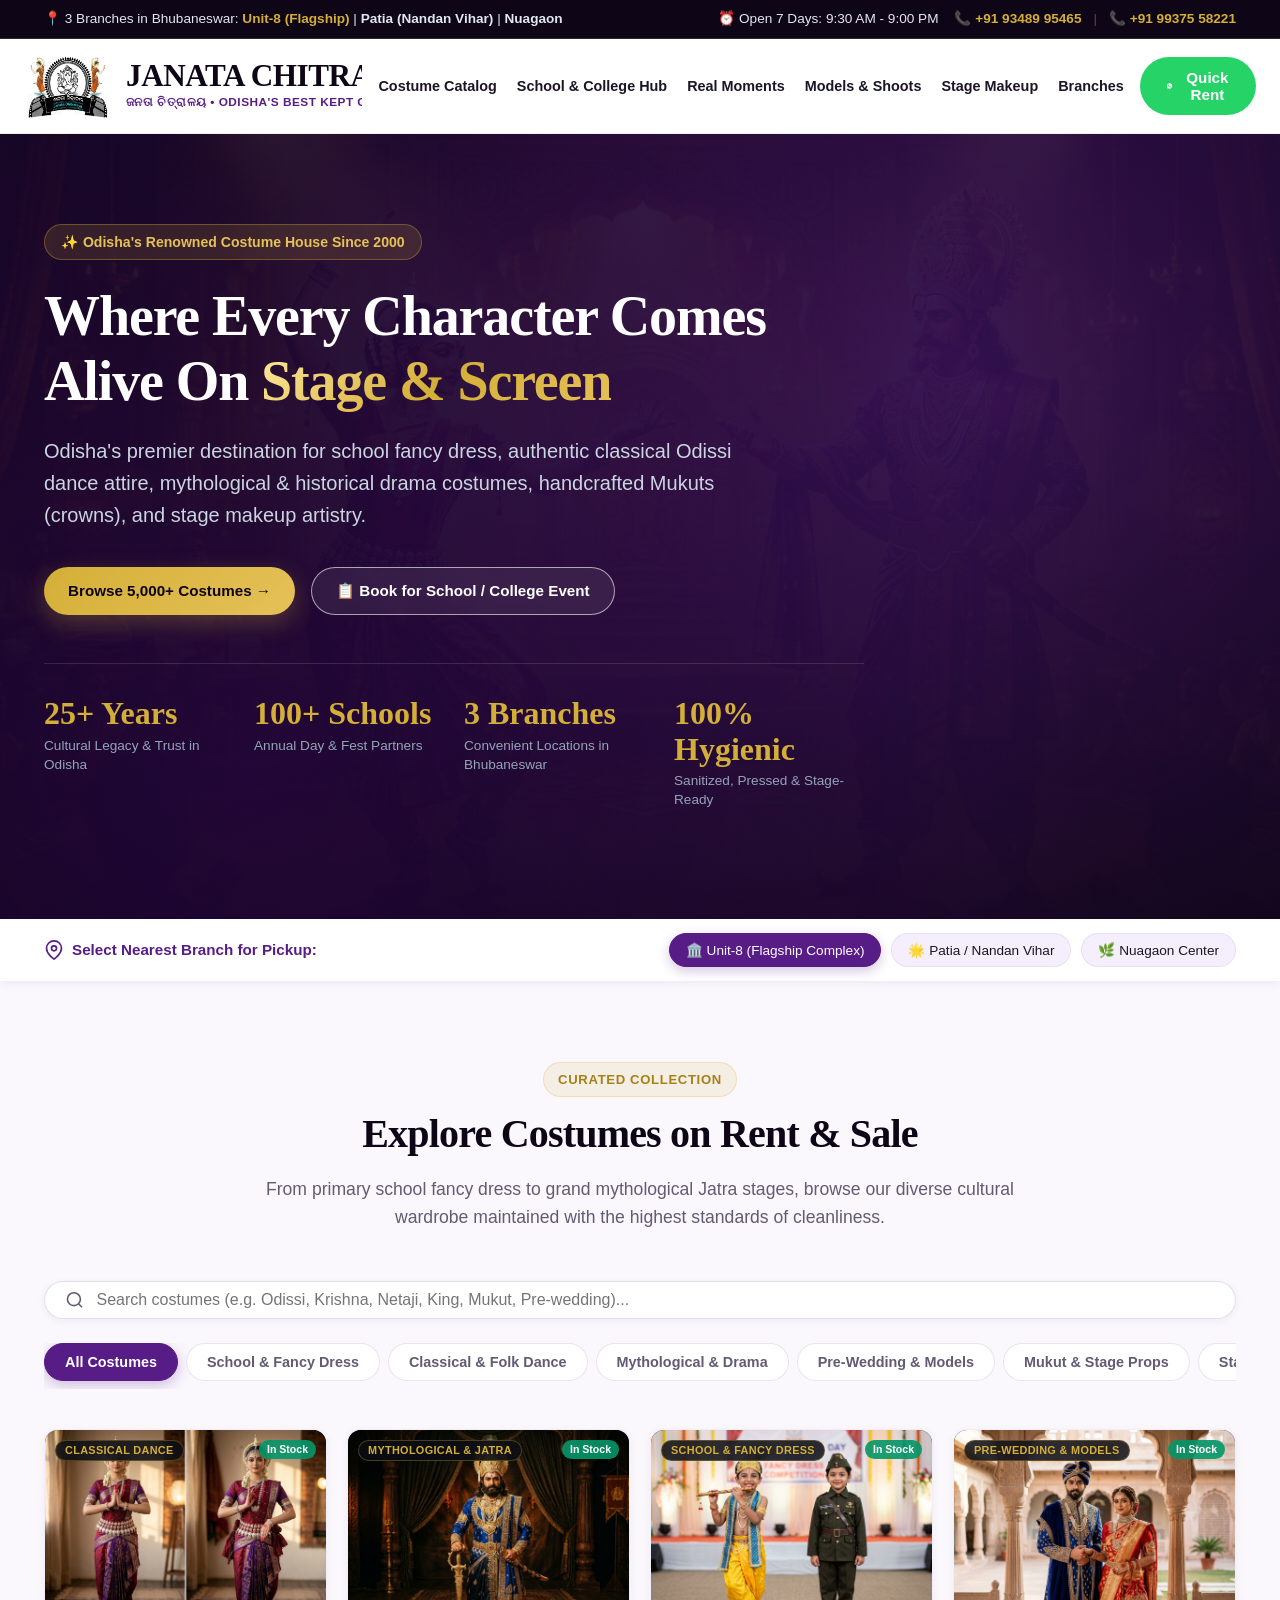
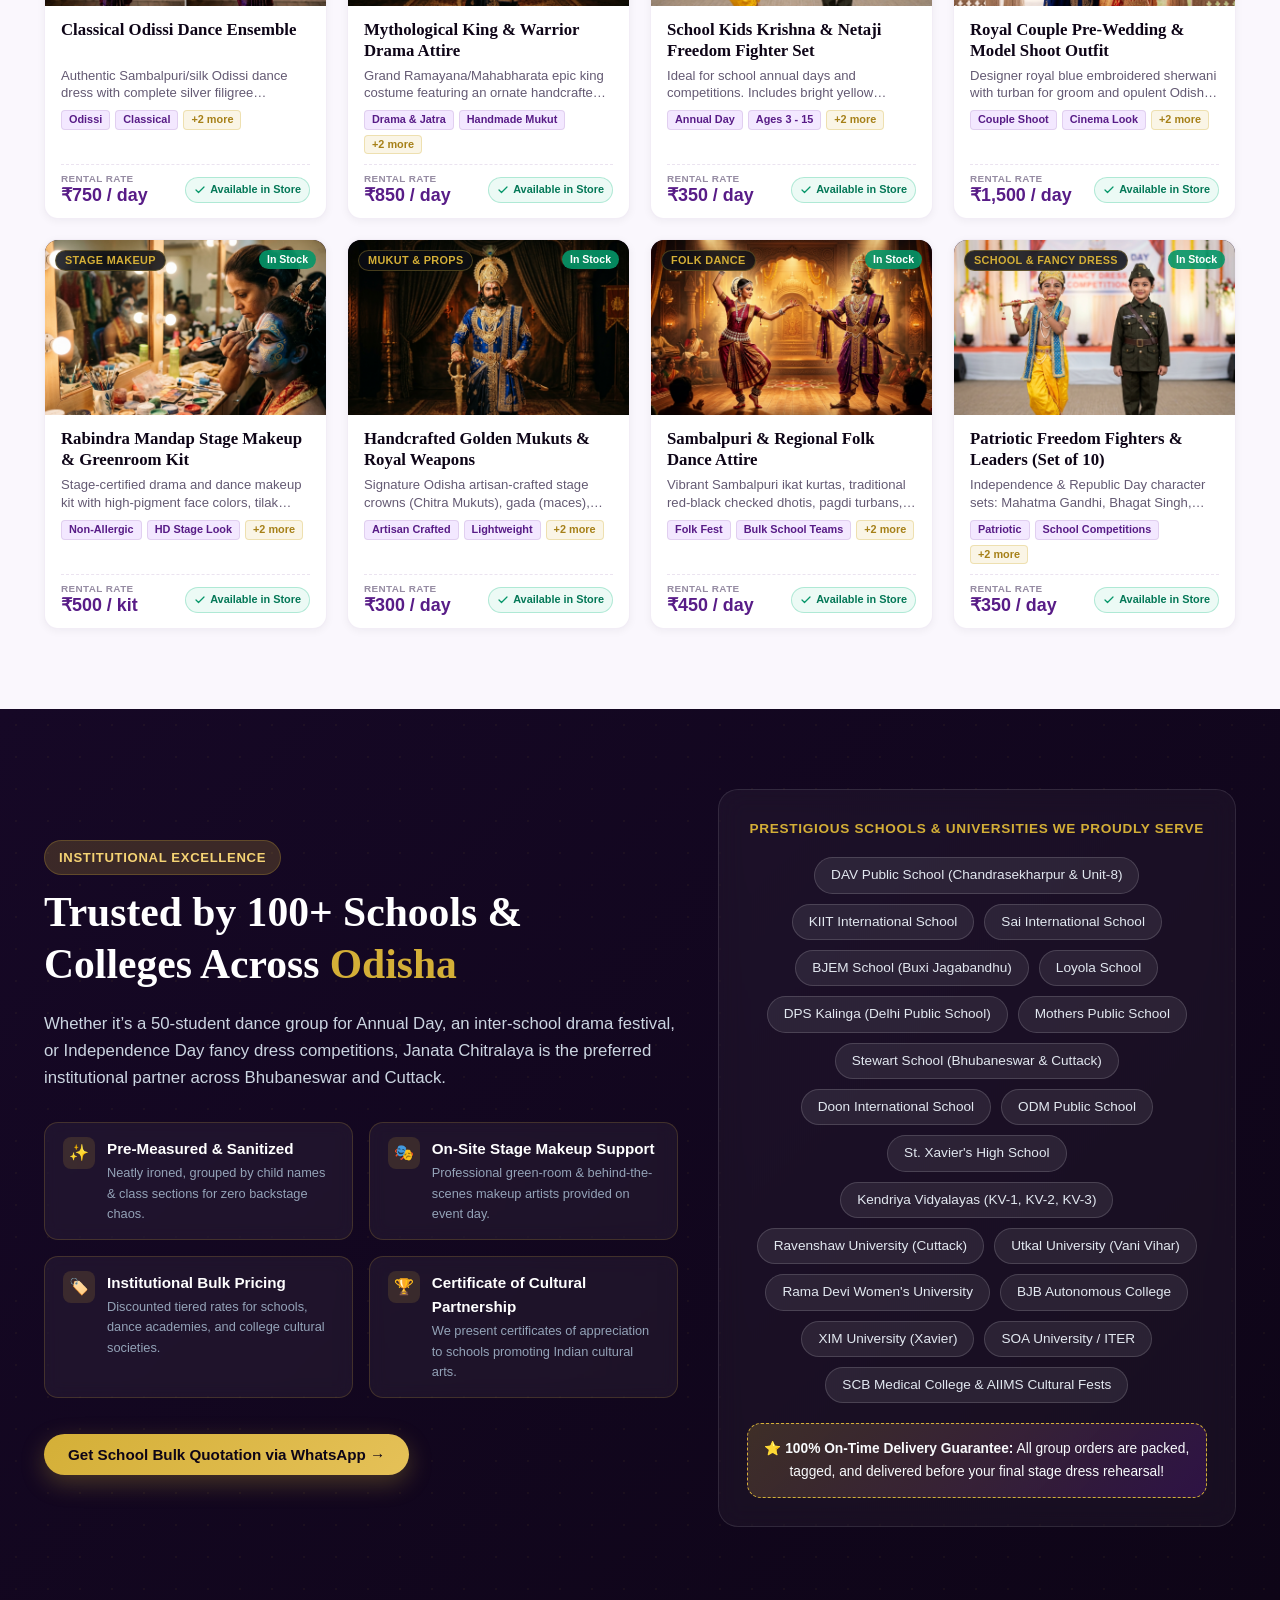
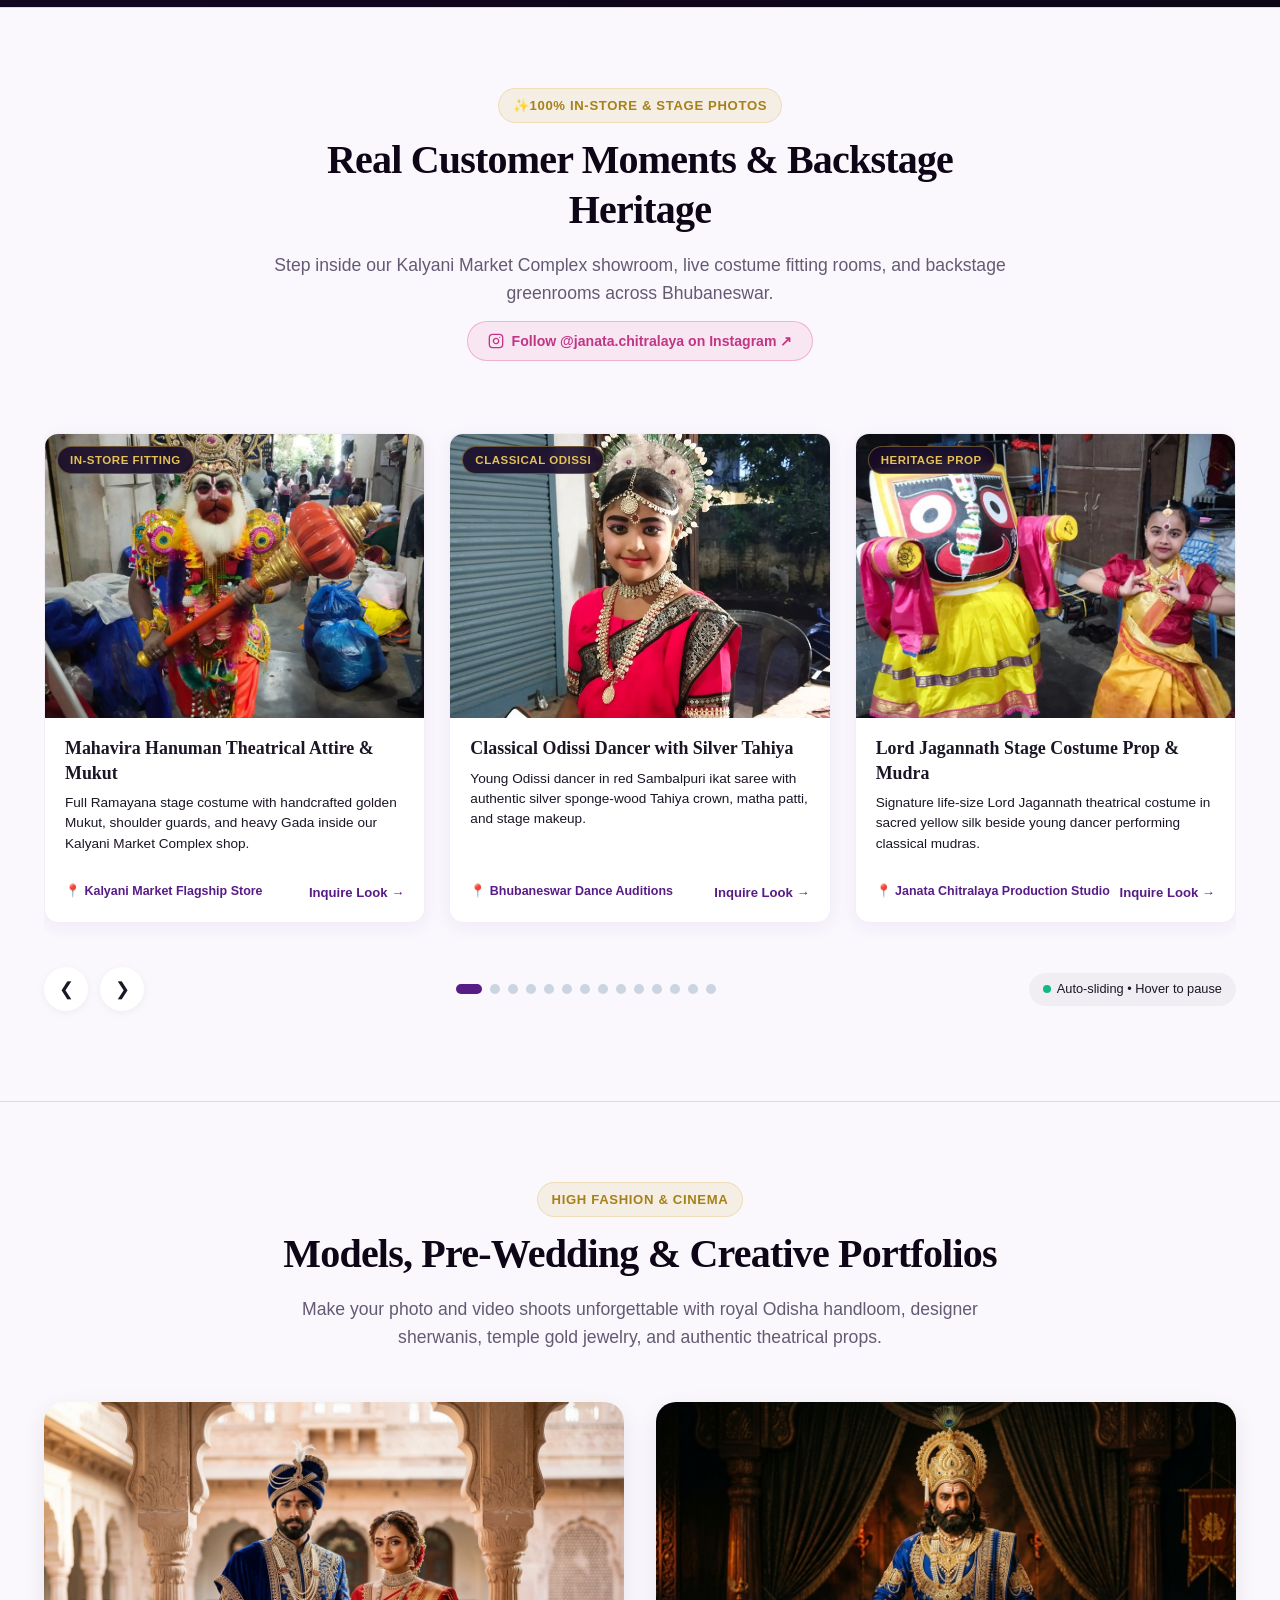
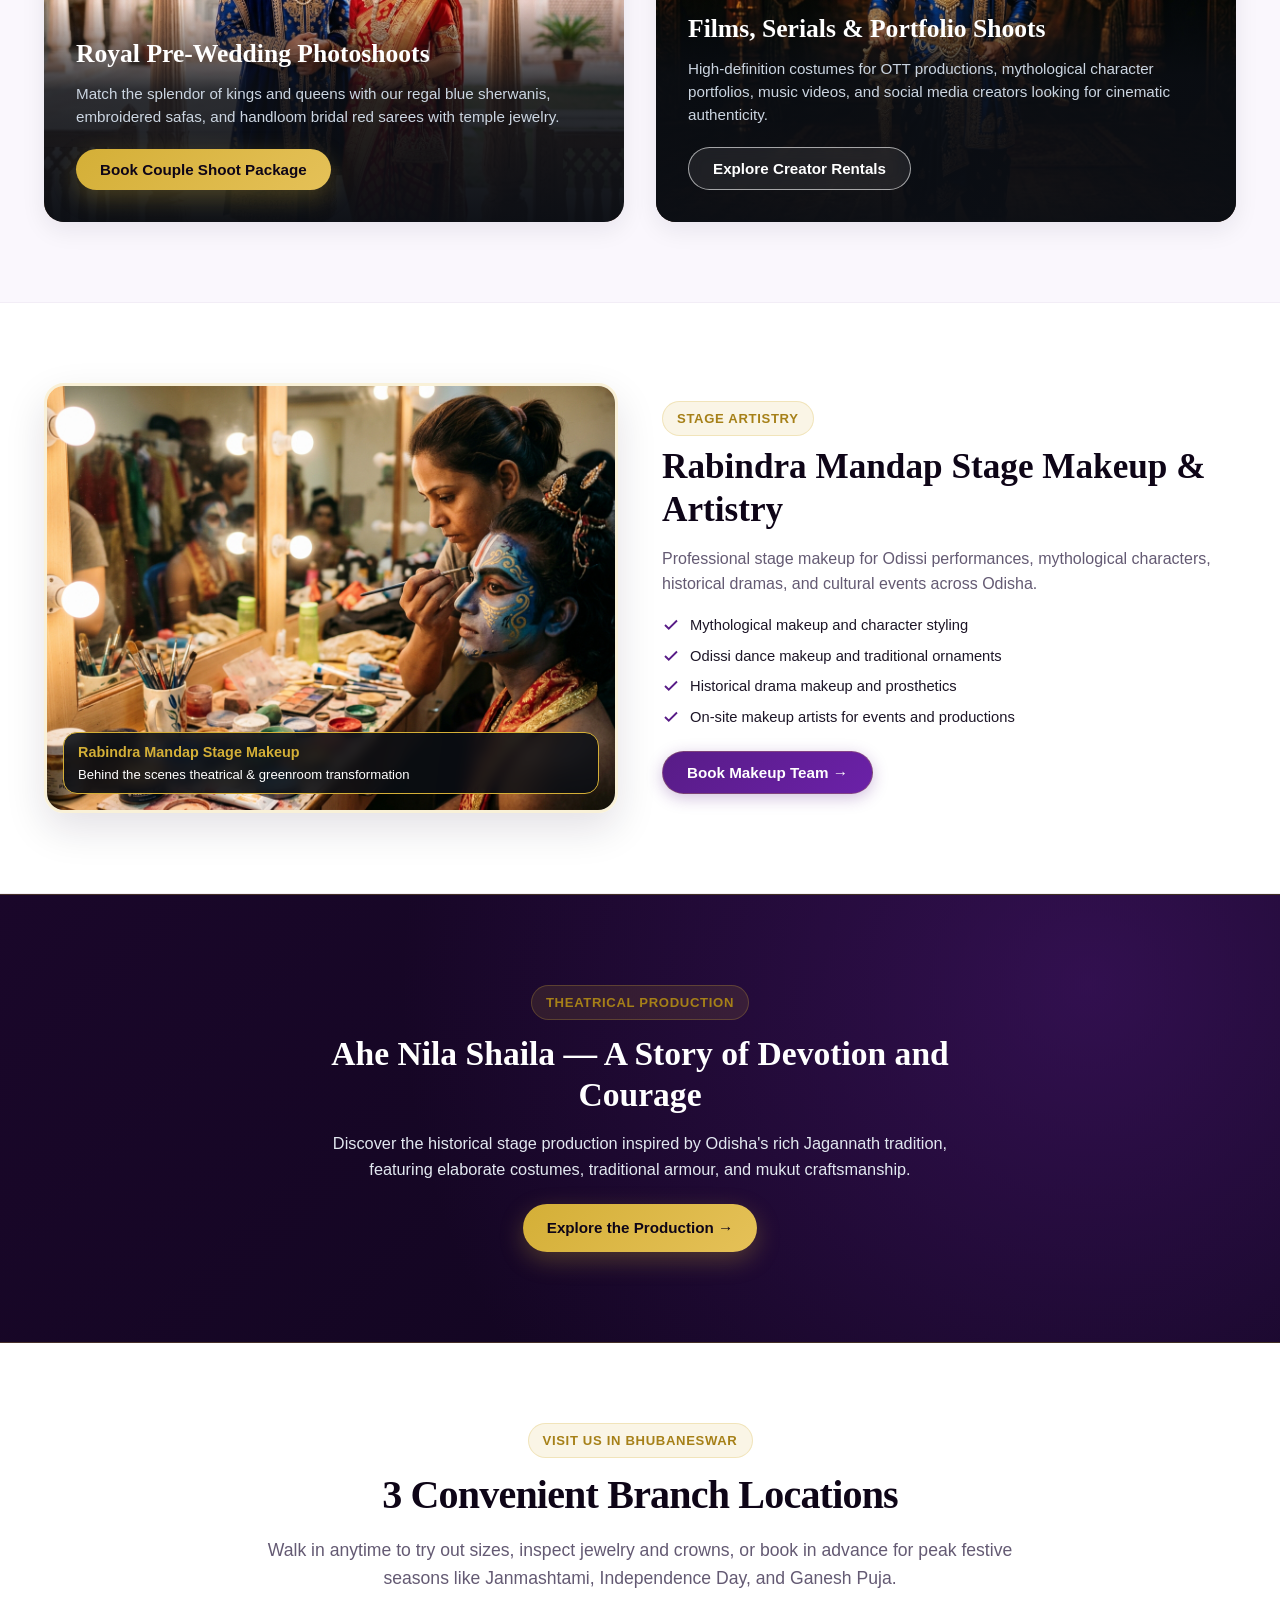
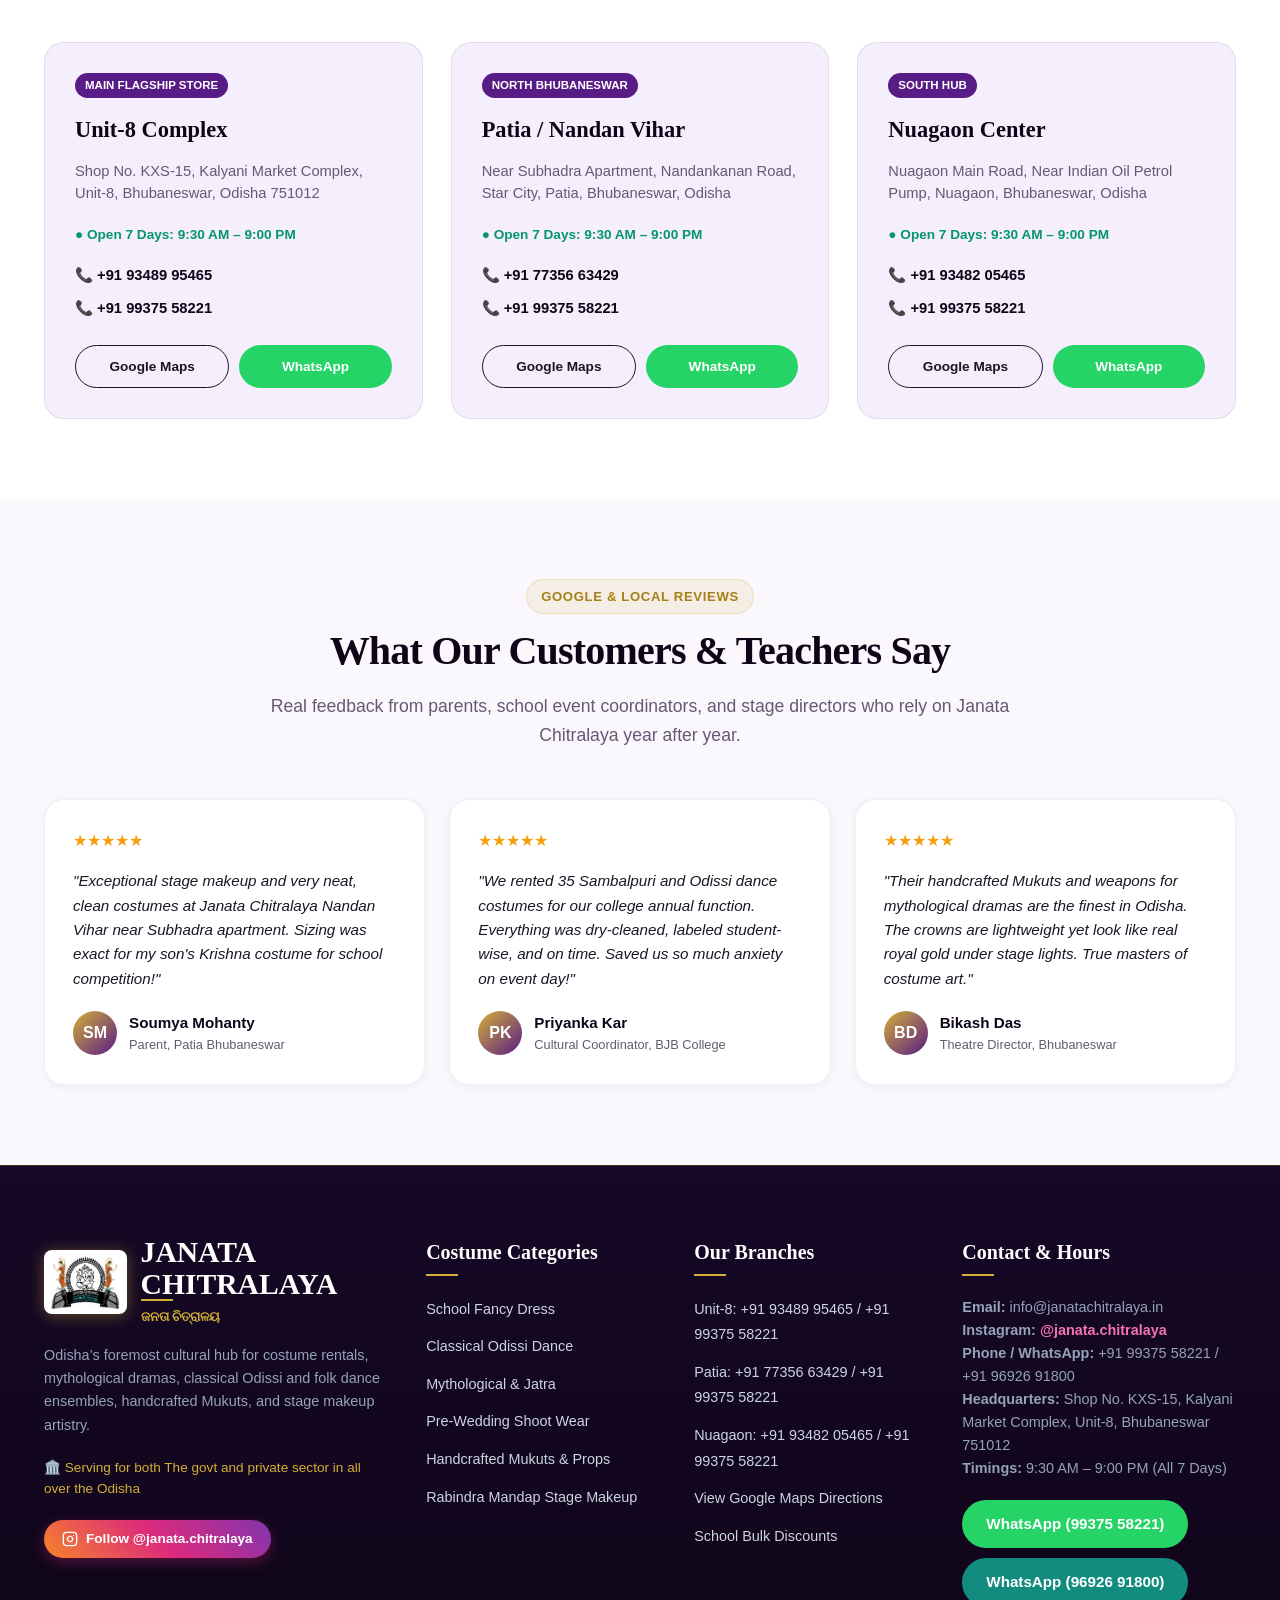
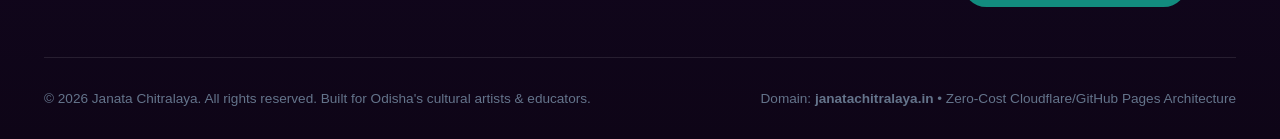
==== commit c596e052: "feat(catalog): optimize costume card height by ~30%, clamp text, reduce tags, and refine price align" ====
--- a/index.html
+++ b/index.html
@@ -27,7 +27,7 @@
   <link href="https://fonts.googleapis.com/css2?family=Outfit:wght@400;500;600;700&family=Playfair+Display:ital,wght@0,600;0,700;1,600&display=swap" rel="stylesheet">
 
   <!-- Stylesheet -->
-  <link rel="stylesheet" href="css/styles.css?v=10">
+  <link rel="stylesheet" href="css/styles.css?v=11">
 </head>
 <body>
 
@@ -585,7 +585,7 @@
   <div class="modal-backdrop" id="bookingModal" role="dialog" aria-modal="true" aria-labelledby="modalTitle">
     <div class="modal-container">
       <div class="modal-header">
-        <h3 id="modalTitle">Rent Costume via WhatsApp</h3>
+        <h3 id="modalTitle">Contact Us</h3>
         <button type="button" class="modal-close-btn" id="modalCloseBtn" aria-label="Close booking modal">✕</button>
       </div>
 
@@ -624,9 +624,9 @@
           <div class="form-group">
             <label for="bookingBranch">Preferred Branch for Pickup *</label>
             <select id="bookingBranch" class="form-control" required>
-              <option value="unit8">Unit-8 Flagship (Kalyani Market Complex)</option>
-              <option value="patia">Patia / Nandan Vihar (Near Subhadra Apt)</option>
-              <option value="nuagaon">Nuagaon Cultural Center</option>
+              <option value="unit8">Unit-8 Store (Kalyani Market Complex)</option>
+              <option value="patia">Patia Store (Nandan Vihar)</option>
+              <option value="nuagaon">Nuagaon Store</option>
             </select>
           </div>
 
@@ -772,6 +772,6 @@
   </footer>
 
   <!-- Scripts -->
-  <script src="js/main.js?v=10"></script>
+  <script src="js/main.js?v=11"></script>
 </body>
 </html>
--- a/css/styles.css
+++ b/css/styles.css
@@ -1096,47 +1096,61 @@
 .costume-grid {
   display: grid;
   grid-template-columns: repeat(1, 1fr);
-  gap: 28px;
+  gap: 20px;
 }
 
 @media (min-width: 640px) {
   .costume-grid {
     grid-template-columns: repeat(2, 1fr);
+    gap: 18px;
   }
 }
 
 @media (min-width: 1024px) {
   .costume-grid {
     grid-template-columns: repeat(3, 1fr);
+    gap: 20px;
   }
 }
 
 @media (min-width: 1280px) {
   .costume-grid {
     grid-template-columns: repeat(4, 1fr);
+    gap: 20px;
   }
 }
 
 .costume-card {
   background: var(--color-surface-white);
-  border-radius: var(--radius-lg);
+  border-radius: var(--radius-md);
   overflow: hidden;
   border: 1px solid var(--border-card);
   box-shadow: var(--shadow-sm);
-  transition: all var(--transition-smooth);
+  transition: transform var(--transition-fast), box-shadow var(--transition-fast), border-color var(--transition-fast);
   display: flex;
   flex-direction: column;
-}
-
-.costume-card:hover {
-  transform: translateY(-6px);
-  box-shadow: var(--shadow-lg);
-  border-color: rgba(212, 175, 55, 0.4);
+  height: 100%;
+  cursor: pointer;
+  outline: none;
+  position: relative;
+}
+
+.costume-card:hover,
+.costume-card:focus-visible {
+  transform: translateY(-4px);
+  box-shadow: var(--shadow-md);
+  border-color: rgba(212, 175, 55, 0.45);
+}
+
+.costume-card:focus-visible {
+  outline: 2px solid var(--color-gold-primary);
+  outline-offset: 2px;
 }
 
 .card-image-box {
   position: relative;
-  aspect-ratio: 4 / 3;
+  aspect-ratio: 16 / 10;
+  max-height: 180px;
   overflow: hidden;
   background: var(--color-obsidian-800);
 }
@@ -1145,42 +1159,48 @@
   width: 100%;
   height: 100%;
   object-fit: cover;
-  transition: transform 0.6s ease;
-}
-
-.costume-card:hover .card-image-box img {
-  transform: scale(1.06);
+  object-position: center top;
+  transition: transform 0.4s ease;
+}
+
+.costume-card:hover .card-image-box img,
+.costume-card:focus-visible .card-image-box img {
+  transform: scale(1.04);
 }
 
 .card-category-badge {
   position: absolute;
-  top: 14px;
-  left: 14px;
+  top: 10px;
+  left: 10px;
   background: rgba(11, 14, 20, 0.85);
-  backdrop-filter: blur(8px);
+  backdrop-filter: blur(6px);
+  -webkit-backdrop-filter: blur(6px);
   color: var(--color-gold-primary);
-  font-size: 0.75rem;
+  font-size: 0.68rem;
   font-weight: 700;
-  padding: 4px 12px;
+  padding: 3px 9px;
   border-radius: var(--radius-pill);
   border: 1px solid rgba(212, 175, 55, 0.3);
   text-transform: uppercase;
+  letter-spacing: 0.03em;
+  line-height: 1.2;
 }
 
 .card-status-badge {
   position: absolute;
-  top: 14px;
-  right: 14px;
+  top: 10px;
+  right: 10px;
   background: rgba(5, 150, 105, 0.9);
   color: #FFFFFF;
-  font-size: 0.72rem;
+  font-size: 0.66rem;
   font-weight: 600;
-  padding: 4px 10px;
+  padding: 3px 8px;
   border-radius: var(--radius-pill);
+  line-height: 1.2;
 }
 
 .card-body {
-  padding: 22px;
+  padding: 14px 16px 12px 16px;
   display: flex;
   flex-direction: column;
   flex-grow: 1;
@@ -1188,82 +1208,112 @@
 
 .card-body h3 {
   font-family: var(--font-heading);
-  font-size: 1.25rem;
+  font-size: 1.05rem;
   color: var(--color-obsidian-900);
-  margin-bottom: 8px;
-  line-height: 1.3;
+  margin-bottom: 5px;
+  line-height: 1.25;
+  display: -webkit-box;
+  -webkit-line-clamp: 2;
+  line-clamp: 2;
+  -webkit-box-orient: vertical;
+  overflow: hidden;
+  text-overflow: ellipsis;
+  min-height: calc(1.05rem * 1.25 * 2);
+  transition: color var(--transition-fast);
+}
+
+.costume-card:hover .card-body h3 {
+  color: var(--color-purple-primary);
 }
 
 .card-body p {
   color: var(--color-text-muted);
-  font-size: 0.9rem;
-  line-height: 1.5;
-  margin-bottom: 16px;
-  flex-grow: 1;
+  font-size: 0.82rem;
+  line-height: 1.35;
+  margin-bottom: 8px;
+  display: -webkit-box;
+  -webkit-line-clamp: 2;
+  line-clamp: 2;
+  -webkit-box-orient: vertical;
+  overflow: hidden;
+  text-overflow: ellipsis;
 }
 
 .card-meta {
   display: flex;
   flex-wrap: wrap;
-  gap: 8px;
-  margin-bottom: 18px;
-  padding-bottom: 14px;
-  border-bottom: 1px solid rgba(0, 0, 0, 0.06);
+  align-items: center;
+  gap: 5px;
+  margin-bottom: 10px;
 }
 
 .meta-tag {
   display: inline-flex;
   align-items: center;
-  gap: 4px;
+  gap: 3px;
   background: var(--color-purple-soft);
-  font-size: 0.76rem;
+  font-size: 0.68rem;
   font-weight: 600;
   color: var(--color-purple-primary);
-  padding: 3px 10px;
-  border-radius: 6px;
+  padding: 2px 7px;
+  border-radius: 4px;
   border: 1px solid rgba(88, 28, 135, 0.12);
+  line-height: 1.25;
+}
+
+.meta-tag-more {
+  background: rgba(212, 175, 55, 0.12);
+  border-color: rgba(212, 175, 55, 0.3);
+  color: var(--color-gold-dark);
 }
 
 .card-footer {
   display: flex;
   align-items: center;
   justify-content: space-between;
-  gap: 12px;
-  padding-top: 14px;
+  gap: 8px;
+  margin-top: auto;
+  padding-top: 9px;
   border-top: 1px dashed rgba(88, 28, 135, 0.12);
 }
 
 .card-price {
   display: flex;
   flex-direction: column;
+  min-width: 0;
+  flex-shrink: 0;
 }
 
 .price-label {
-  font-size: 0.72rem;
+  font-size: 0.62rem;
   color: var(--color-text-light);
   text-transform: uppercase;
   font-weight: 700;
-  letter-spacing: 0.5px;
+  letter-spacing: 0.04em;
+  line-height: 1.1;
 }
 
 .price-amount {
-  font-size: 1.25rem;
+  font-size: 1.12rem;
   font-weight: 800;
   color: var(--color-purple-primary);
+  white-space: nowrap;
+  line-height: 1.15;
 }
 
 .card-availability-pill {
   display: inline-flex;
   align-items: center;
-  gap: 5px;
+  gap: 4px;
   background: rgba(16, 185, 129, 0.08);
   border: 1px solid rgba(16, 185, 129, 0.28);
   color: #047857;
-  font-size: 0.76rem;
+  font-size: 0.68rem;
   font-weight: 600;
-  padding: 5px 11px;
+  padding: 3px 8px;
   border-radius: var(--radius-pill);
   white-space: nowrap;
+  flex-shrink: 0;
 }
 
 .card-availability-pill svg {
@@ -2688,48 +2738,52 @@
 @media (max-width: 640px) {
   .costume-grid {
     grid-template-columns: 1fr;
-    gap: 18px;
+    gap: 14px;
   }
   .costume-card {
     border-radius: var(--radius-md);
   }
+  .card-image-box {
+    max-height: 160px;
+  }
   .card-body {
-    padding: 16px 16px 18px 16px;
+    padding: 12px 14px 10px 14px;
   }
   .card-body h3 {
-    font-size: 1.15rem;
-    margin-bottom: 6px;
+    font-size: 1.0rem;
+    min-height: calc(1.0rem * 1.25 * 2);
+    margin-bottom: 4px;
   }
   .card-body p {
-    font-size: 0.86rem;
-    line-height: 1.45;
-    margin-bottom: 12px;
+    font-size: 0.80rem;
+    line-height: 1.35;
+    margin-bottom: 7px;
   }
   .card-meta {
+    gap: 4px;
+    margin-bottom: 8px;
+  }
+  .meta-tag {
+    font-size: 0.66rem;
+    padding: 2px 6px;
+  }
+  .card-footer {
+    padding-top: 8px;
     gap: 6px;
-    margin-bottom: 12px;
-    padding-bottom: 10px;
-  }
-  .meta-tag {
-    font-size: 0.72rem;
-    padding: 2px 8px;
-  }
-  .card-footer {
-    padding-top: 12px;
   }
   .price-label {
-    font-size: 0.68rem;
+    font-size: 0.60rem;
   }
   .price-amount {
-    font-size: 1.15rem;
+    font-size: 1.05rem;
   }
   .card-availability-pill {
-    font-size: 0.72rem;
-    padding: 4px 9px;
+    font-size: 0.66rem;
+    padding: 3px 7px;
   }
   .catalog-search-bar {
     padding: 8px 16px;
-    margin-bottom: 16px;
+    margin-bottom: 14px;
   }
   .catalog-category-tabs {
     gap: 6px;
@@ -2737,18 +2791,31 @@
     -webkit-overflow-scrolling: touch;
   }
   .category-tab-btn {
-    padding: 8px 16px;
-    font-size: 0.84rem;
-  }
-}
-
-@media (max-width: 380px) {
-  .card-footer {
-    flex-wrap: wrap;
-    gap: 8px;
+    padding: 7px 14px;
+    font-size: 0.82rem;
+  }
+}
+
+@media (max-width: 360px) {
+  .card-image-box {
+    max-height: 140px;
+  }
+  .card-body {
+    padding: 10px 12px 8px 12px;
+  }
+  .card-body h3 {
+    font-size: 0.94rem;
+    min-height: calc(0.94rem * 1.25 * 2);
+  }
+  .price-amount {
+    font-size: 0.98rem;
   }
   .card-availability-pill {
-    font-size: 0.7rem;
+    font-size: 0.62rem;
+    padding: 2px 5px;
+  }
+  .card-availability-pill svg {
+    display: none;
   }
 }
 
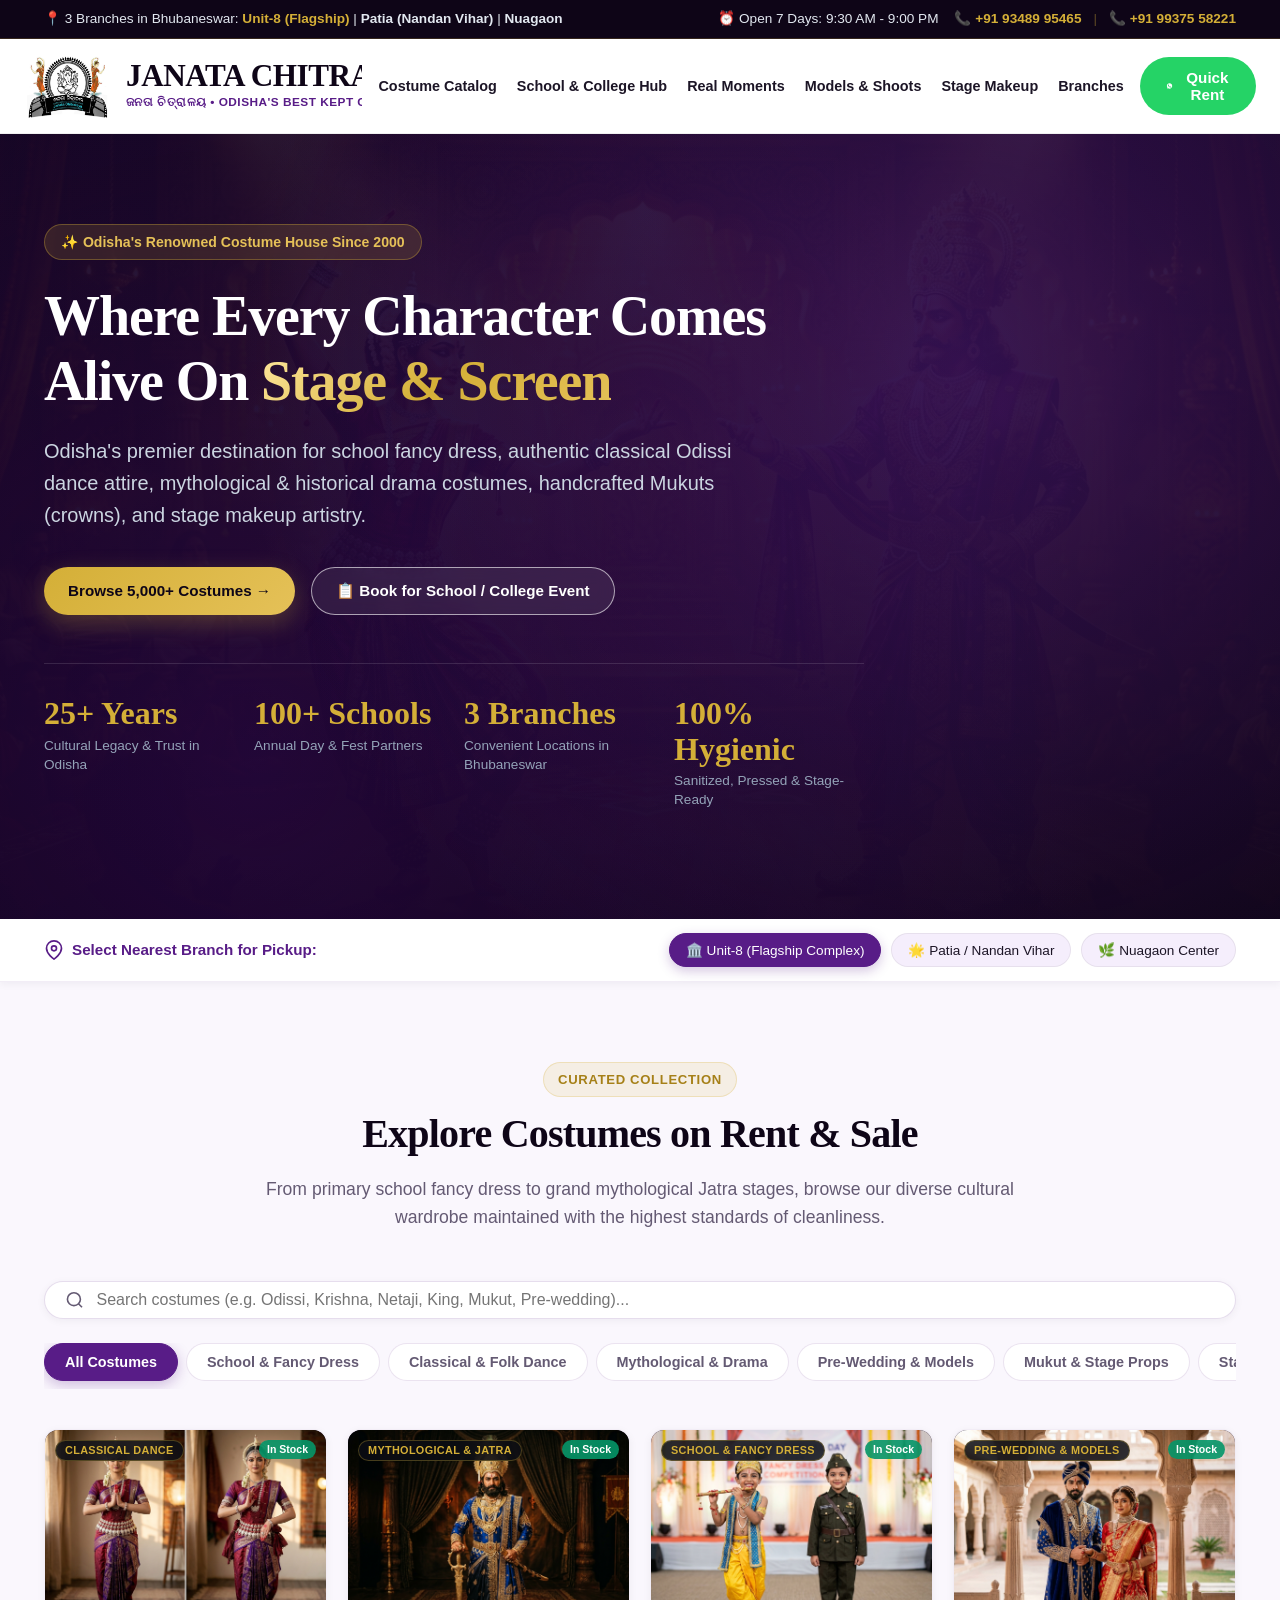
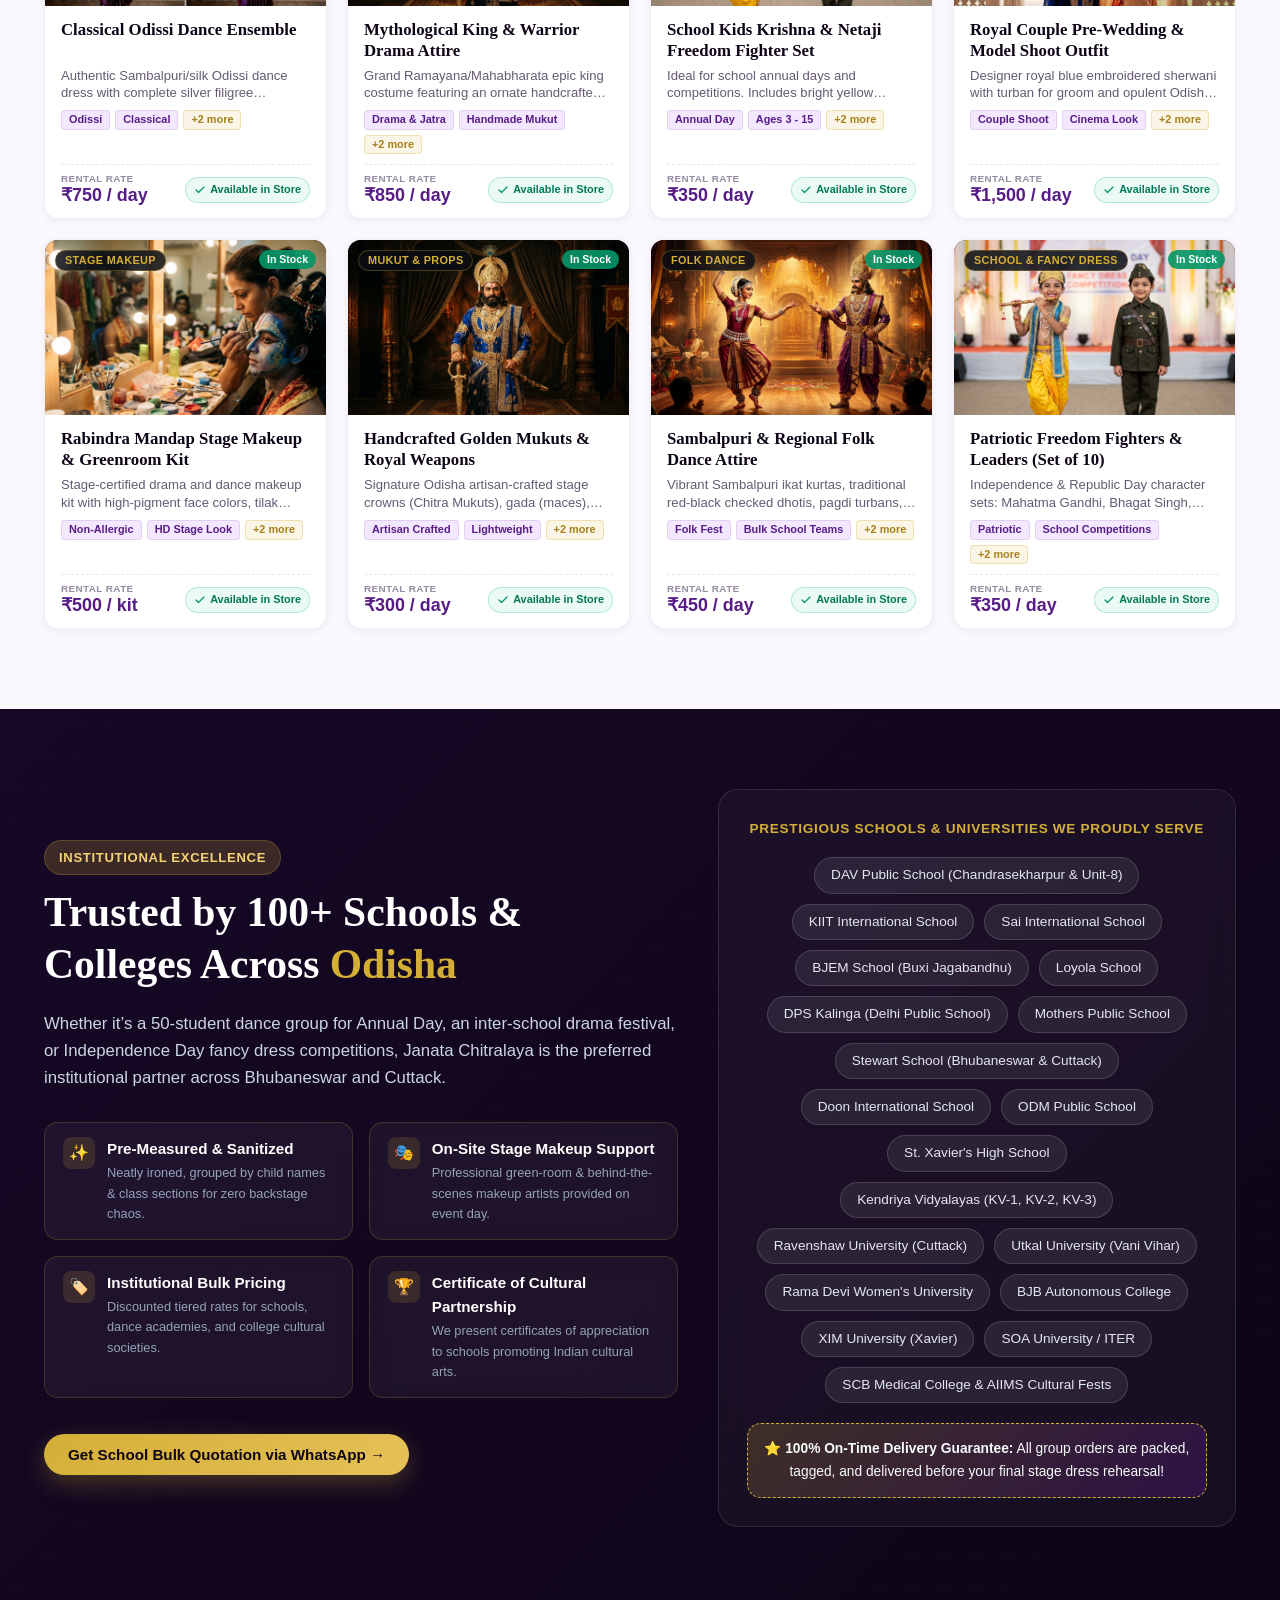
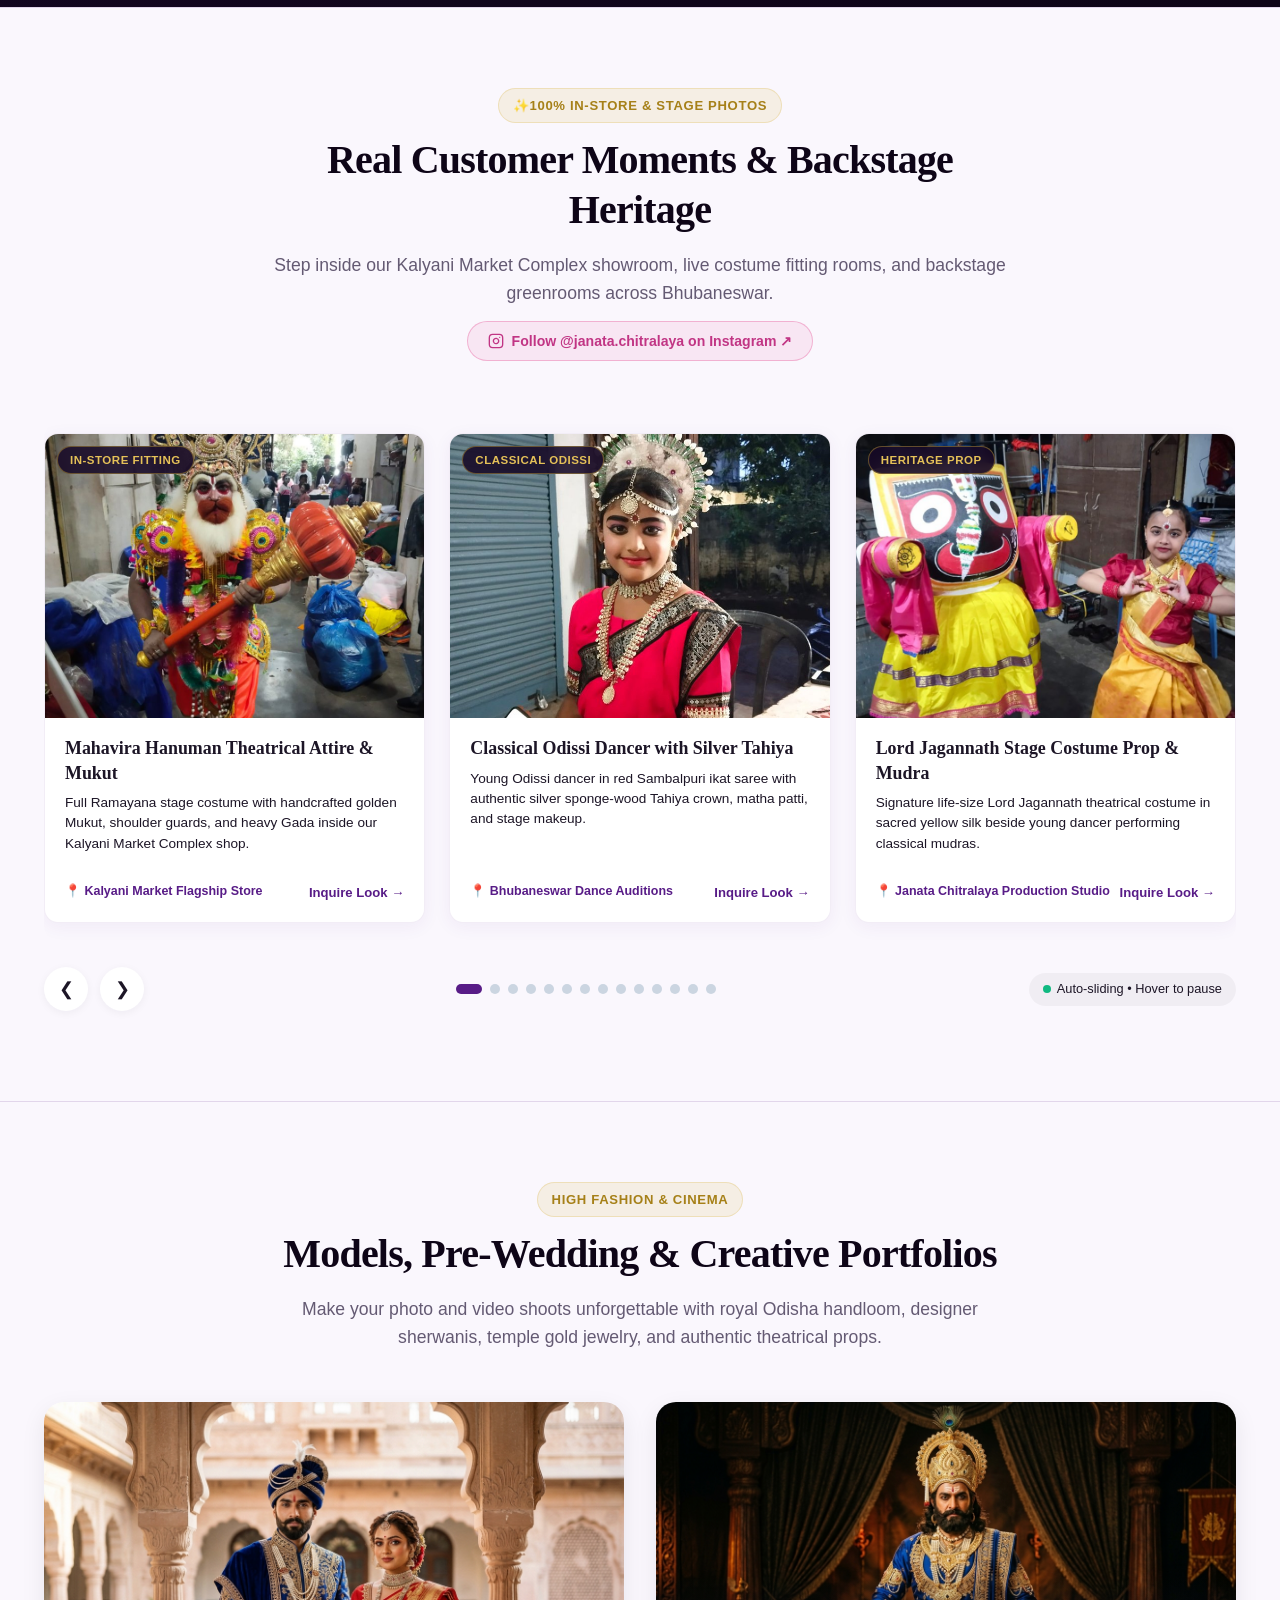
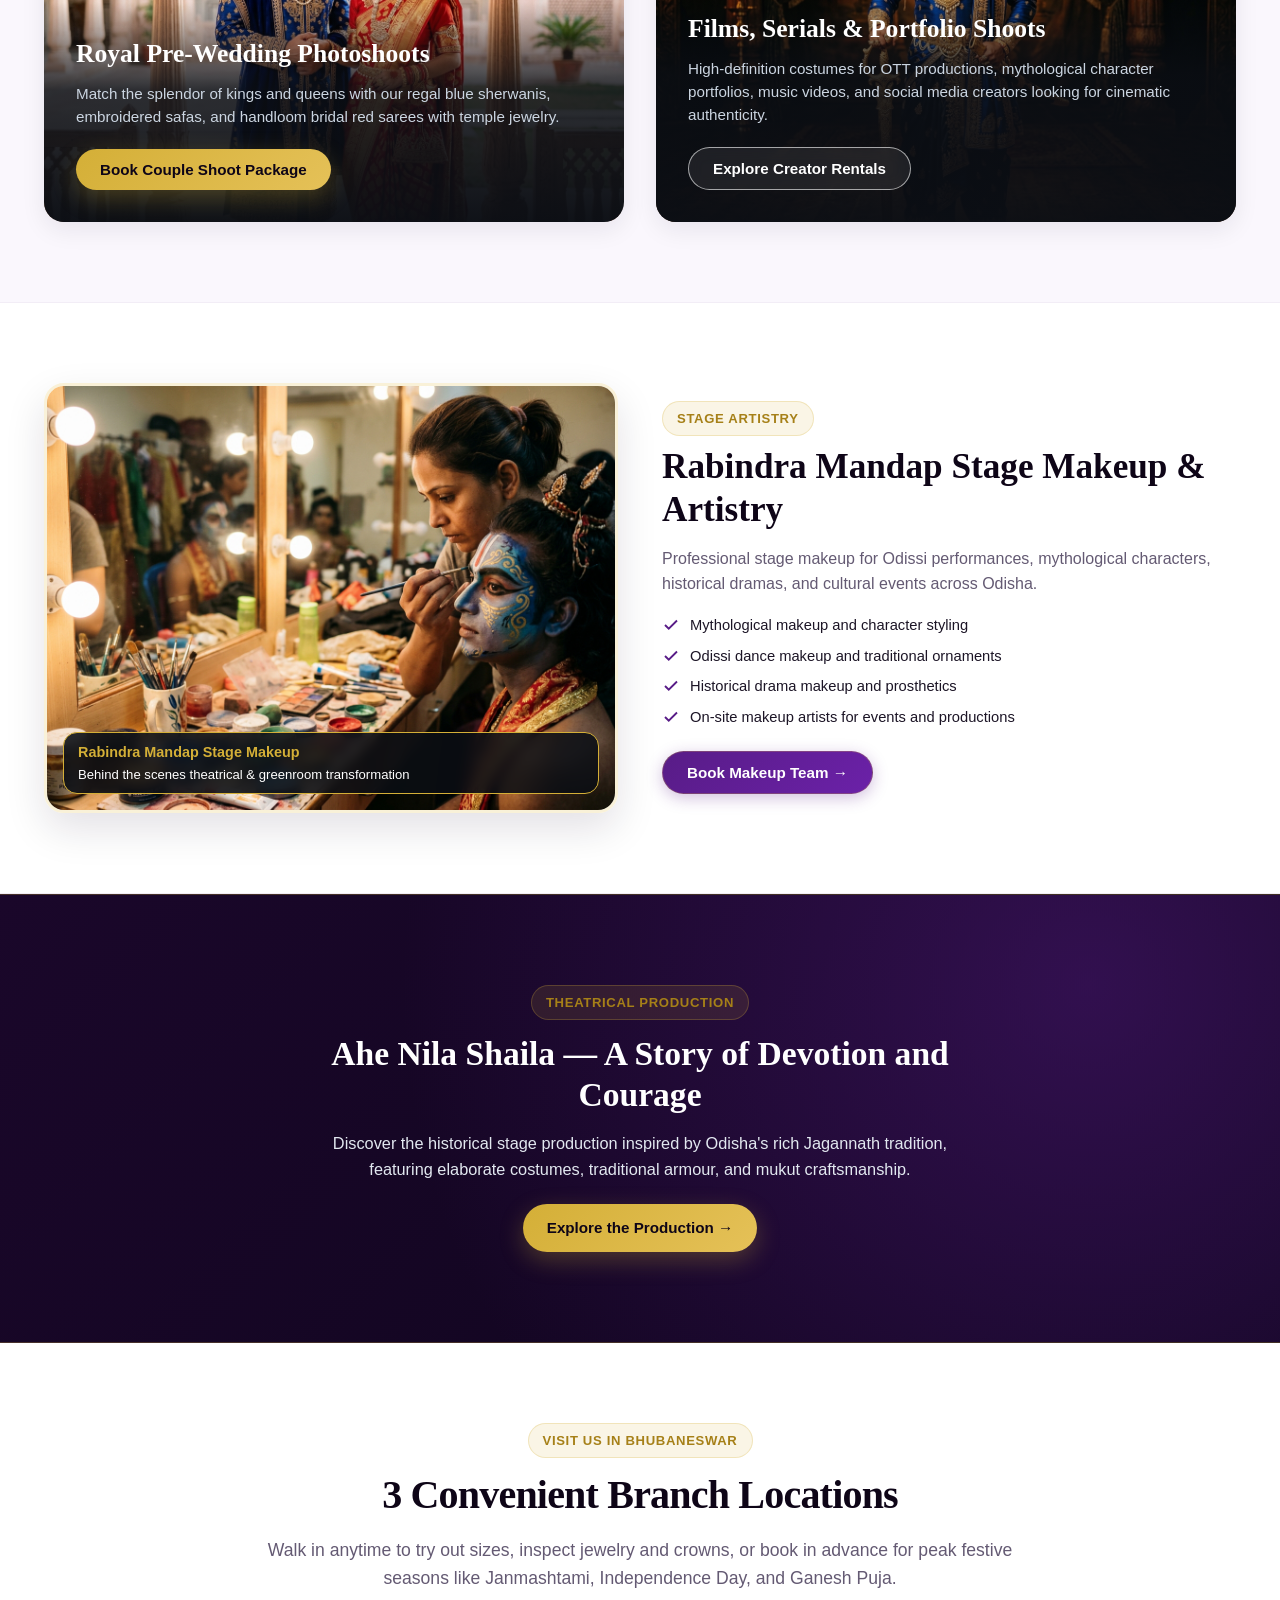
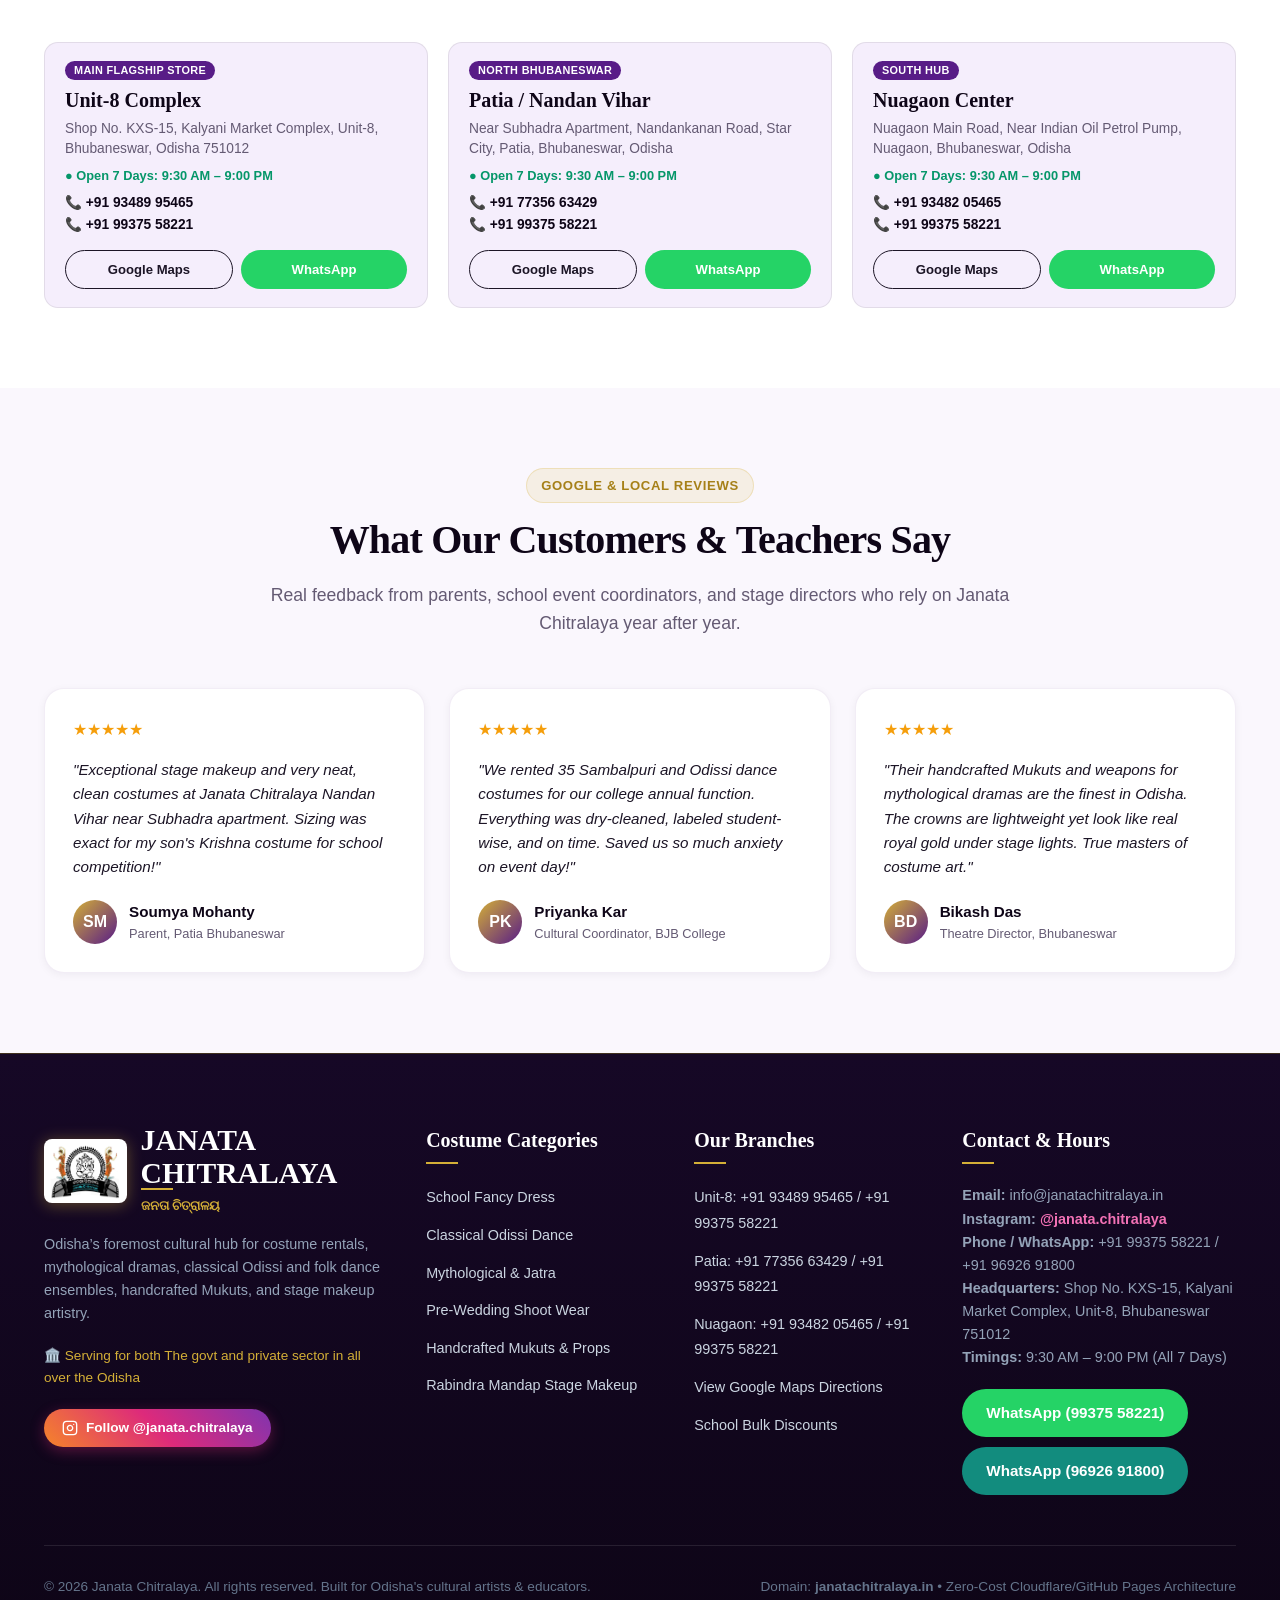
==== commit 57ec7226: "feat(branches): make branch cards compact and short, remove excess padding and gaps" ====
--- a/index.html
+++ b/index.html
@@ -27,7 +27,7 @@
   <link href="https://fonts.googleapis.com/css2?family=Outfit:wght@400;500;600;700&family=Playfair+Display:ital,wght@0,600;0,700;1,600&display=swap" rel="stylesheet">
 
   <!-- Stylesheet -->
-  <link rel="stylesheet" href="css/styles.css?v=11">
+  <link rel="stylesheet" href="css/styles.css?v=12">
 </head>
 <body>
 
@@ -772,6 +772,6 @@
   </footer>
 
   <!-- Scripts -->
-  <script src="js/main.js?v=11"></script>
+  <script src="js/main.js?v=12"></script>
 </body>
 </html>
--- a/css/styles.css
+++ b/css/styles.css
@@ -1803,28 +1803,30 @@
 .branch-cards-grid {
   display: grid;
   grid-template-columns: 1fr;
-  gap: 28px;
+  gap: 20px;
 }
 
 @media (min-width: 768px) {
   .branch-cards-grid {
     grid-template-columns: repeat(3, 1fr);
+    gap: 20px;
   }
 }
 
 .branch-card {
   background: var(--color-surface-subtle);
   border: 1px solid rgba(0, 0, 0, 0.08);
-  border-radius: var(--radius-lg);
-  padding: 30px;
+  border-radius: var(--radius-md);
+  padding: 18px 20px;
   display: flex;
   flex-direction: column;
-  transition: all var(--transition-normal);
+  transition: transform var(--transition-fast), box-shadow var(--transition-fast), border-color var(--transition-fast);
   position: relative;
+  height: 100%;
 }
 
 .branch-card:hover {
-  transform: translateY(-5px);
+  transform: translateY(-4px);
   box-shadow: var(--shadow-md);
   border-color: var(--color-gold-primary);
   background: #FFFFFF;
@@ -1835,54 +1837,58 @@
   align-self: flex-start;
   background: var(--color-crimson);
   color: #FFFFFF;
-  font-size: 0.72rem;
+  font-size: 0.68rem;
   font-weight: 700;
-  padding: 3px 10px;
+  padding: 3px 9px;
   border-radius: var(--radius-pill);
   text-transform: uppercase;
-  margin-bottom: 14px;
+  letter-spacing: 0.03em;
+  margin-bottom: 8px;
+  line-height: 1.2;
 }
 
 .branch-card h3 {
   font-family: var(--font-heading);
-  font-size: 1.4rem;
+  font-size: 1.25rem;
   color: var(--color-obsidian-900);
-  margin-bottom: 12px;
+  margin-bottom: 6px;
+  line-height: 1.25;
 }
 
 .branch-address {
   color: var(--color-text-muted);
-  font-size: 0.92rem;
-  line-height: 1.5;
-  margin-bottom: 20px;
-  flex-grow: 1;
+  font-size: 0.86rem;
+  line-height: 1.4;
+  margin-bottom: 8px;
 }
 
 .branch-timing {
-  font-size: 0.85rem;
+  font-size: 0.80rem;
   color: var(--color-accent-emerald);
   font-weight: 600;
-  margin-bottom: 18px;
-  display: flex;
+  margin-bottom: 8px;
+  display: flex;
+  align-items: center;
+  gap: 5px;
+}
+
+.branch-contacts {
+  display: flex;
+  flex-direction: column;
+  gap: 4px;
+  margin-bottom: 12px;
+}
+
+.contact-link {
+  display: inline-flex;
   align-items: center;
   gap: 6px;
-}
-
-.branch-contacts {
-  display: flex;
-  flex-direction: column;
-  gap: 10px;
-  margin-bottom: 24px;
-}
-
-.contact-link {
-  display: flex;
-  align-items: center;
-  gap: 8px;
-  font-size: 0.92rem;
+  font-size: 0.86rem;
   font-weight: 600;
   color: var(--color-obsidian-900);
+  text-decoration: none;
   transition: color var(--transition-fast);
+  line-height: 1.3;
 }
 
 .contact-link:hover {
@@ -1891,13 +1897,19 @@
 
 .branch-card-actions {
   display: flex;
-  gap: 10px;
+  gap: 8px;
+  margin-top: auto;
+  padding-top: 4px;
 }
 
 .branch-card-actions .btn {
   flex: 1;
-  padding: 10px 14px;
-  font-size: 0.85rem;
+  padding: 8px 12px;
+  font-size: 0.82rem;
+  min-height: 38px;
+  text-align: center;
+  justify-content: center;
+  border-radius: var(--radius-pill);
 }
 
 /* Reviews & Testimonials */
@@ -2932,40 +2944,66 @@
   }
 }
 
-/* Branch Cards Mobile UX & Alignment */
+/* Branch Cards Mobile UX & Compact Sizing */
 @media (max-width: 640px) {
+  .branch-cards-grid {
+    gap: 12px;
+  }
   .branch-card {
-    padding: 22px 18px;
+    padding: 14px 16px;
+    border-radius: var(--radius-md);
+  }
+  .branch-badge {
+    margin-bottom: 6px;
   }
   .branch-card h3 {
-    font-size: 1.25rem;
+    font-size: 1.15rem;
+    margin-bottom: 4px;
+  }
+  .branch-address {
+    font-size: 0.82rem;
+    line-height: 1.35;
+    margin-bottom: 6px;
+  }
+  .branch-timing {
+    font-size: 0.78rem;
+    margin-bottom: 6px;
+  }
+  .branch-contacts {
+    gap: 4px;
+    margin-bottom: 10px;
   }
   .contact-link {
-    min-height: 44px;
-    display: inline-flex;
-    align-items: center;
+    font-size: 0.84rem;
+    padding: 2px 0;
+  }
+  .branch-card-actions {
+    gap: 8px;
   }
   .branch-card-actions .btn {
-    min-height: 44px;
-    display: inline-flex;
-    align-items: center;
-    justify-content: center;
+    min-height: 38px;
+    padding: 7px 10px;
+    font-size: 0.80rem;
   }
 }
 
 @media (max-width: 380px) {
   .branch-card {
-    padding: 18px 14px;
-  }
-  .branch-card-actions {
-    flex-direction: column;
-    gap: 8px;
+    padding: 12px 12px;
+  }
+  .branch-card h3 {
+    font-size: 1.05rem;
+  }
+  .branch-address {
+    font-size: 0.78rem;
+  }
+  .contact-link {
+    font-size: 0.80rem;
   }
   .branch-card-actions .btn {
-    width: 100%;
-    text-align: center;
-    justify-content: center;
-    padding: 12px;
+    min-height: 36px;
+    padding: 6px 8px;
+    font-size: 0.76rem;
   }
 }
 
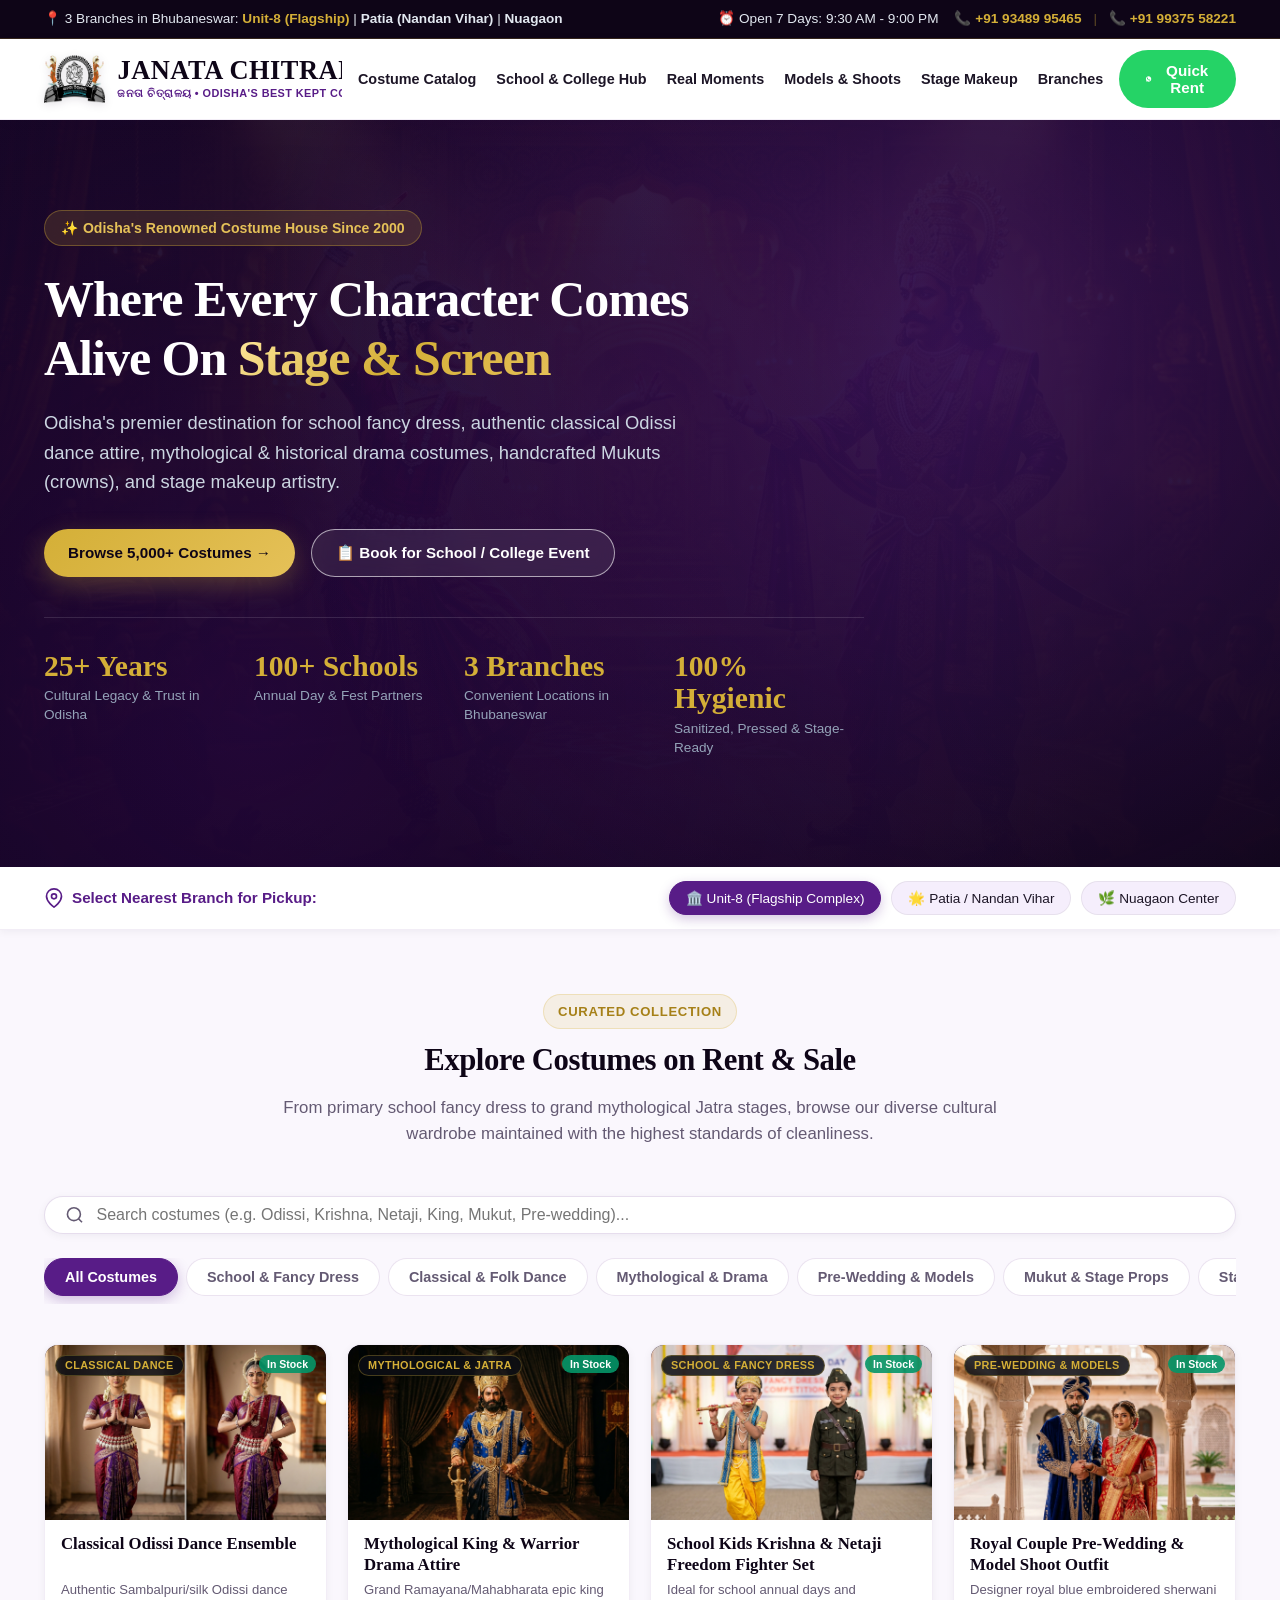
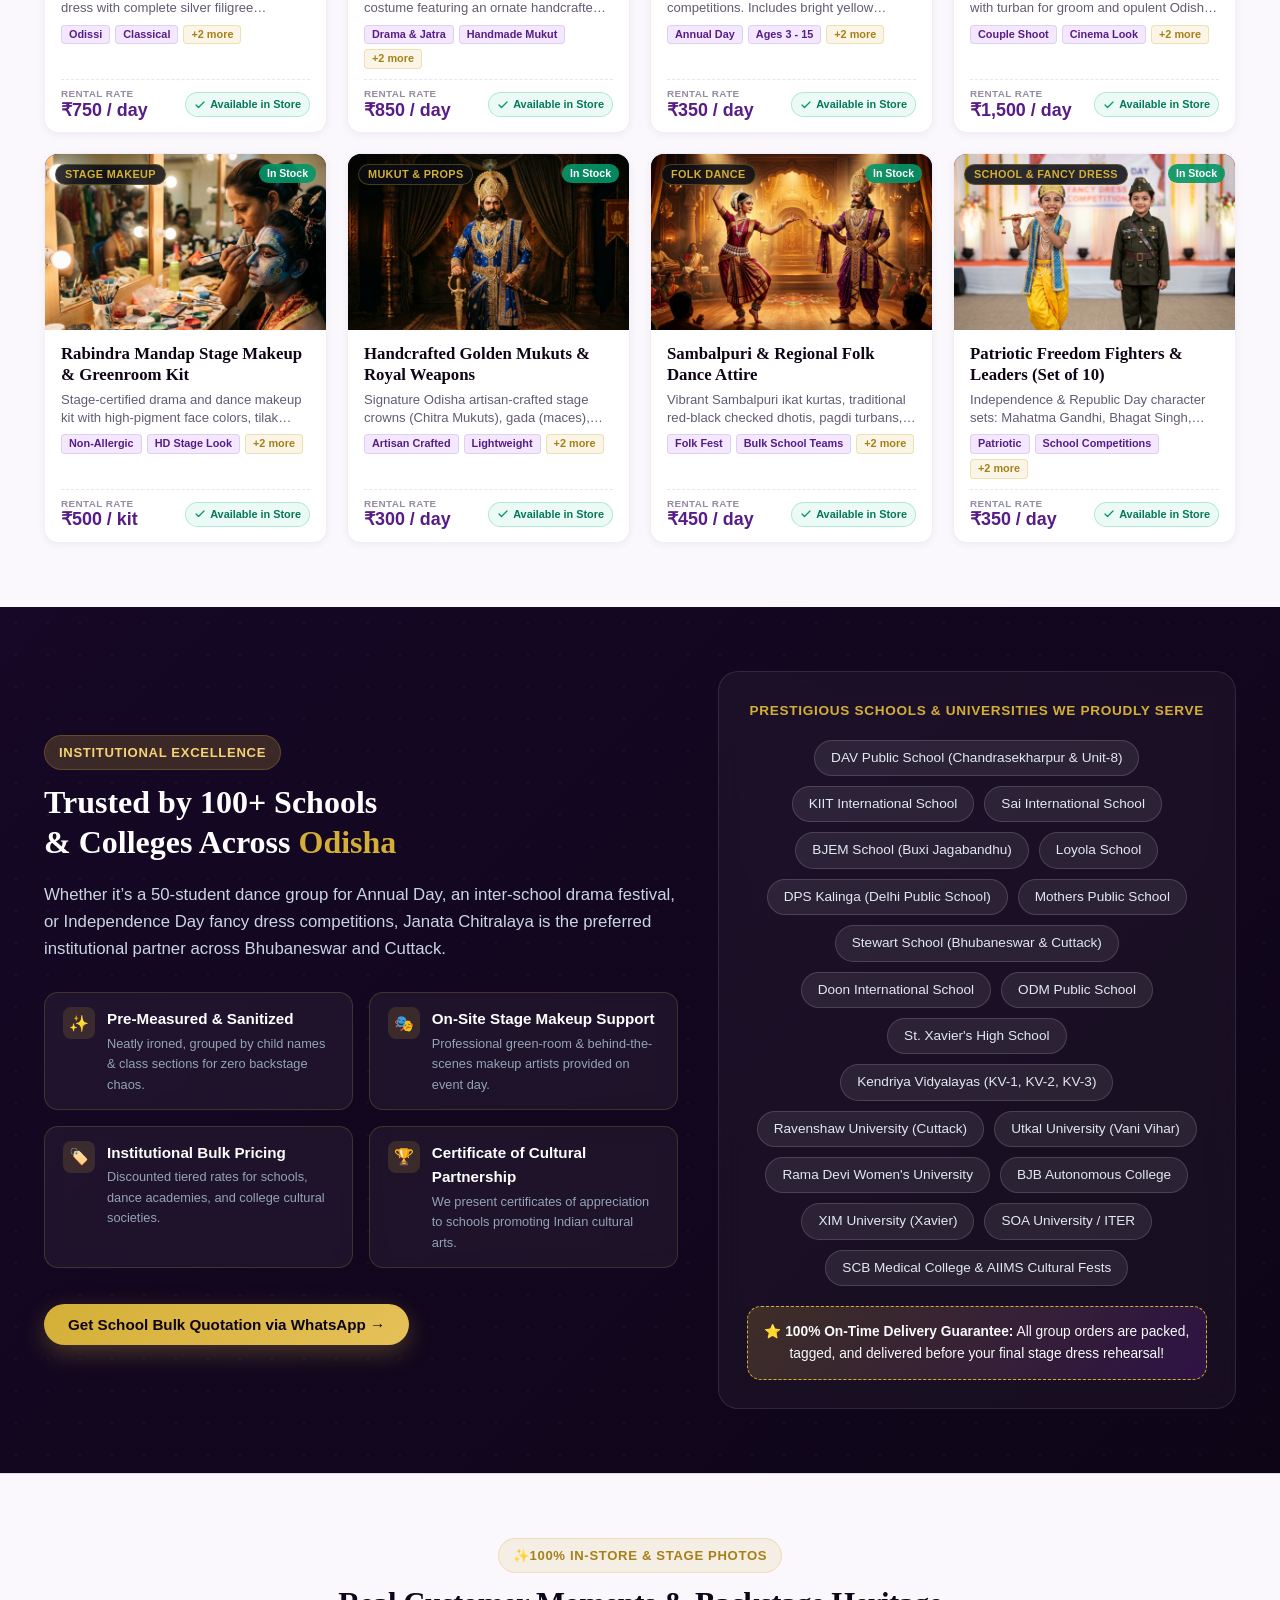
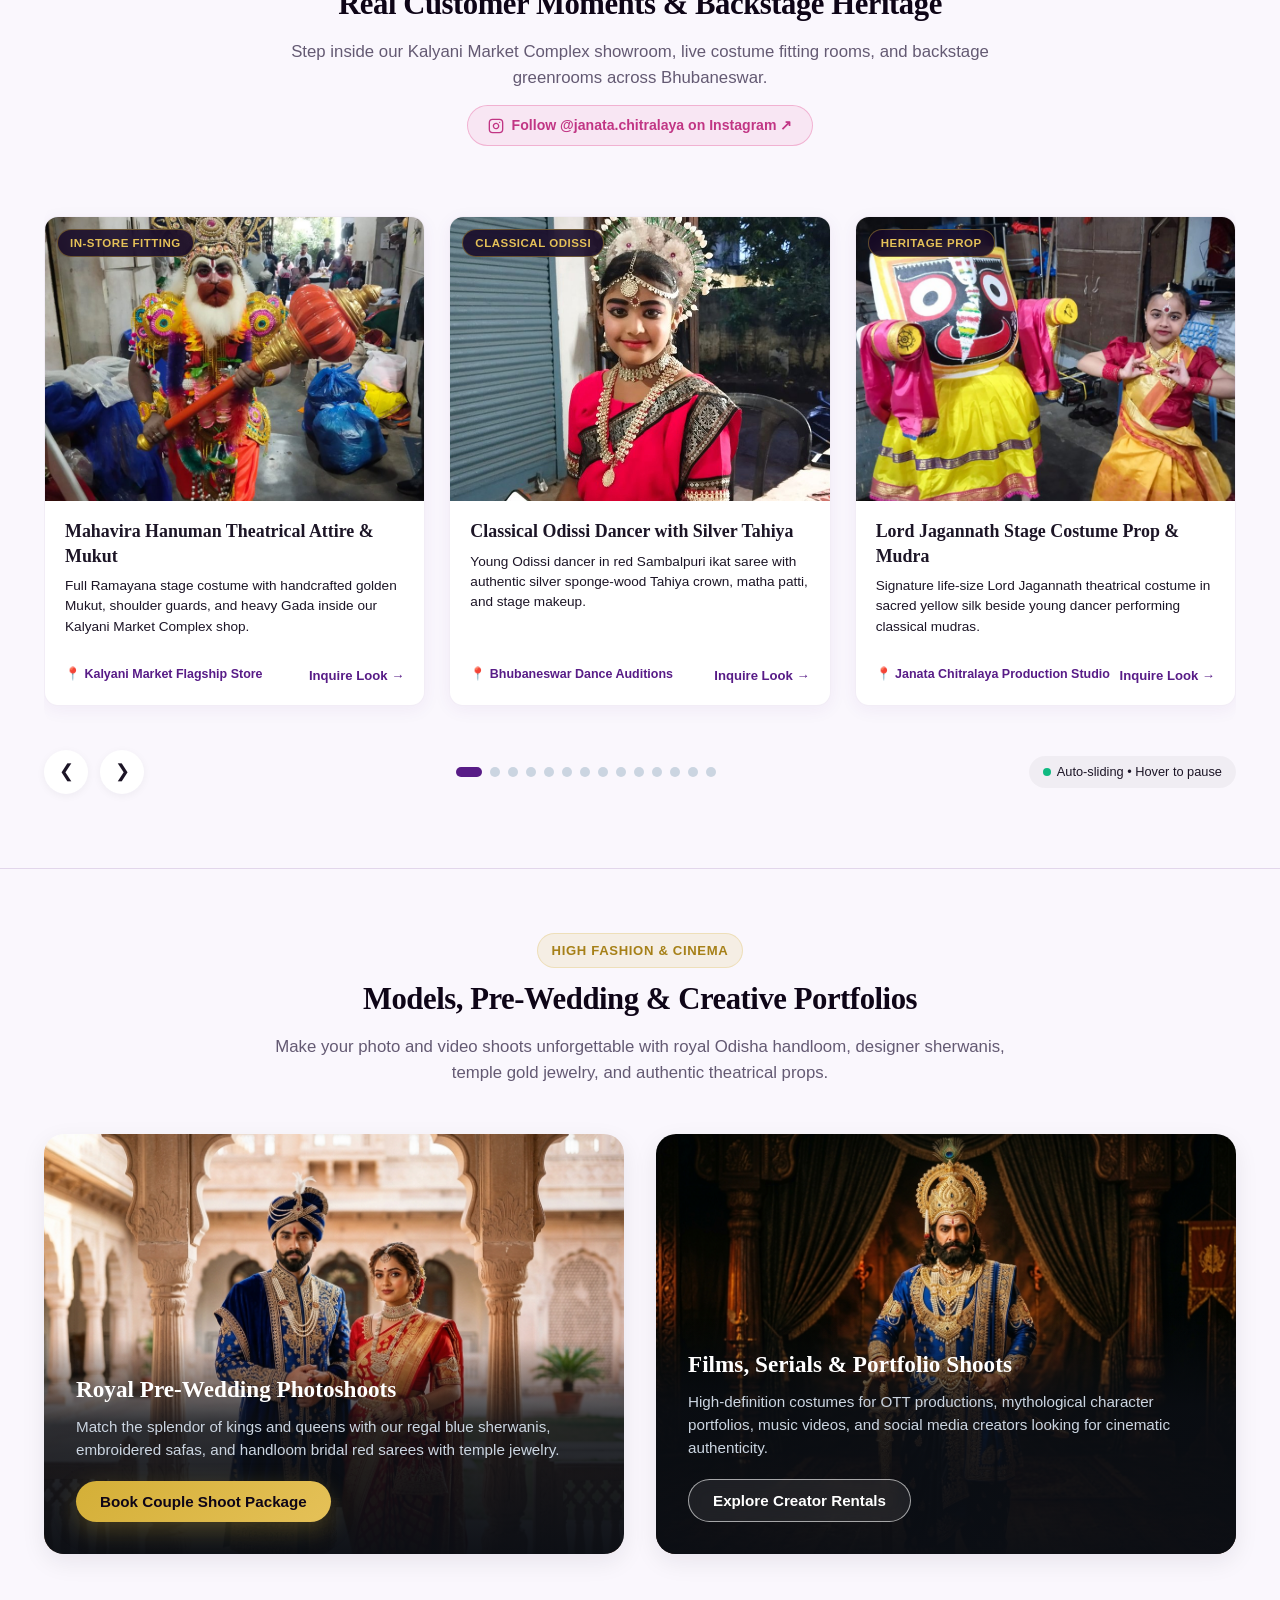
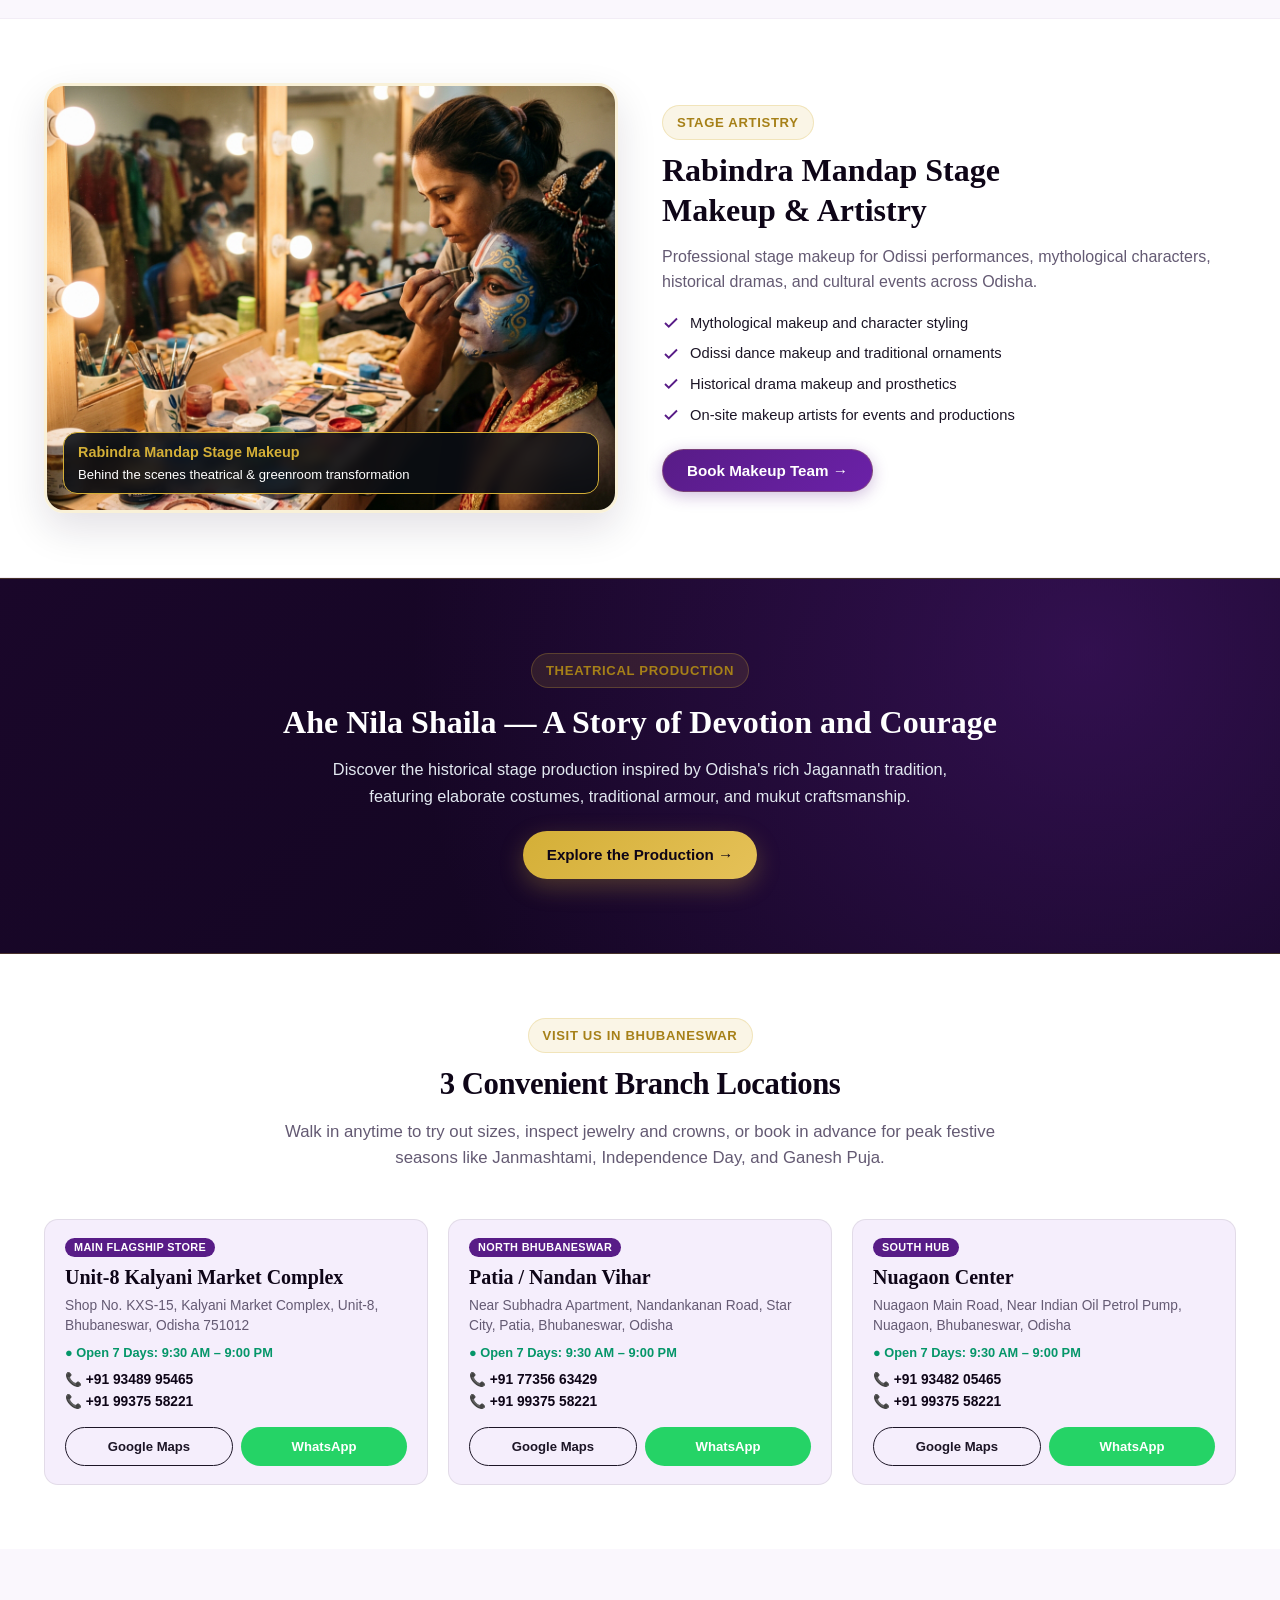
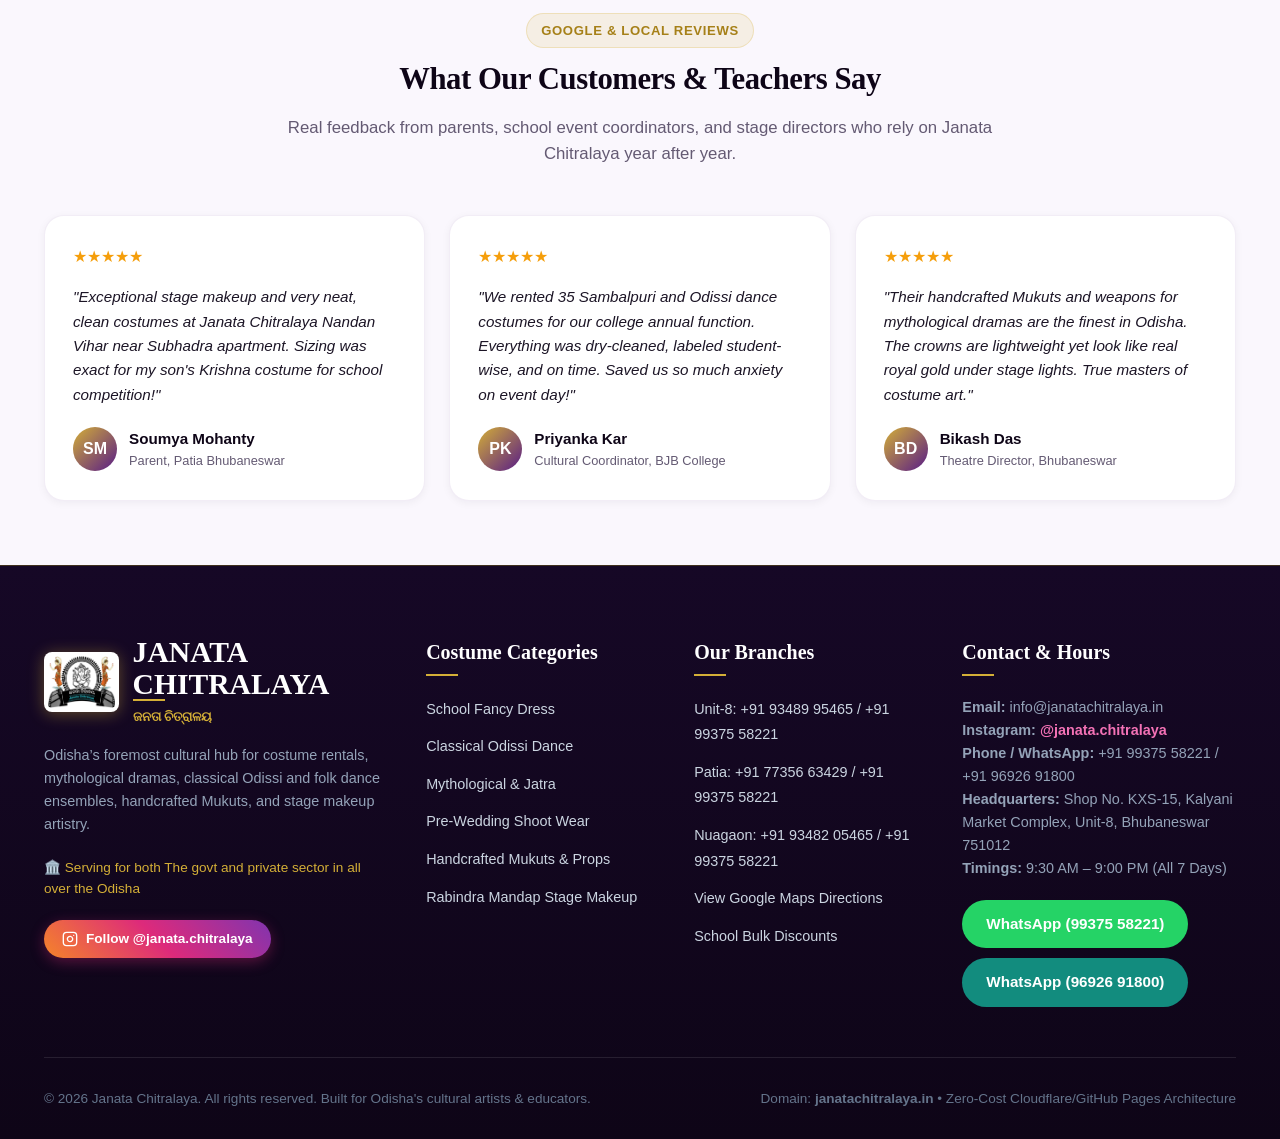
==== commit fda0b237: "style: standardize alignment, 8px spacing, typography scale and navbar branding" ====
--- a/index.html
+++ b/index.html
@@ -27,7 +27,7 @@
   <link href="https://fonts.googleapis.com/css2?family=Outfit:wght@400;500;600;700&family=Playfair+Display:ital,wght@0,600;0,700;1,600&display=swap" rel="stylesheet">
 
   <!-- Stylesheet -->
-  <link rel="stylesheet" href="css/styles.css?v=12">
+  <link rel="stylesheet" href="css/styles.css?v=13">
 </head>
 <body>
 
@@ -52,7 +52,7 @@
   <nav class="navbar" id="mainNav">
     <div class="container nav-container">
       <a href="#home" class="brand-logo" aria-label="Janata Chitralaya Home">
-        <img src="assets/images/logo.png" alt="Janata Chitralaya Official Logo" class="brand-logo-img" width="88" height="68">
+        <img src="assets/images/logo_clean.png" alt="Janata Chitralaya Official Logo" class="brand-logo-img" width="76" height="60">
         <div class="brand-text">
           <span class="brand-title">JANATA CHITRALAYA</span>
           <span class="brand-tagline">ଜନତା ଚିତ୍ରାଳୟ • ODISHA'S BEST KEPT COSTUME SECRET</span>
@@ -452,7 +452,7 @@
         <!-- Branch 1: Unit-8 Flagship -->
         <div class="branch-card" id="branch-unit8">
           <span class="branch-badge">Main Flagship Store</span>
-          <h3>Unit-8 Complex</h3>
+          <h3>Unit-8 Kalyani Market Complex</h3>
           <p class="branch-address">
             Shop No. KXS-15, Kalyani Market Complex, Unit-8, Bhubaneswar, Odisha 751012
           </p>
@@ -697,7 +697,7 @@
       <div class="footer-grid">
         <div class="footer-col">
           <div style="display: flex; align-items: center; gap: 14px; margin-bottom: 16px;">
-            <img src="assets/images/logo.png" alt="Janata Chitralaya Logo" style="height: 64px; width: auto; object-fit: contain; filter: drop-shadow(0 2px 8px rgba(212, 175, 55, 0.4)); background: #FFFFFF; padding: 4px; border-radius: 8px;">
+            <img src="assets/images/logo_clean.png" alt="Janata Chitralaya Logo" style="height: 60px; width: auto; object-fit: contain; filter: drop-shadow(0 2px 8px rgba(212, 175, 55, 0.4)); background: #FFFFFF; padding: 4px; border-radius: 8px;">
             <div>
               <h4 style="font-family: var(--font-heading); font-size: 1.85rem; margin-bottom: 2px; padding-bottom: 0; line-height: 1.1;">JANATA CHITRALAYA</h4>
               <span style="font-size: 0.82rem; color: var(--color-gold-primary); font-weight: 600;">ଜନତା ଚିତ୍ରାଳୟ</span>
--- a/css/styles.css
+++ b/css/styles.css
@@ -58,7 +58,20 @@
   --font-heading: 'Playfair Display', Georgia, serif;
   --font-body: 'Outfit', -apple-system, BlinkMacSystemFont, 'Segoe UI', Roboto, sans-serif;
 
-  /* Spacing & Radii */
+  /* 8px-based Spacing System */
+  --space-1: 4px;   /* micro / fine alignment */
+  --space-2: 8px;   /* 1x base */
+  --space-3: 12px;  /* 1.5x */
+  --space-4: 16px;  /* 2x */
+  --space-5: 20px;  /* 2.5x */
+  --space-6: 24px;  /* 3x */
+  --space-7: 32px;  /* 4x */
+  --space-8: 40px;  /* 5x */
+  --space-9: 48px;  /* 6x */
+  --space-10: 64px; /* 8x */
+  --space-11: 80px; /* 10x */
+
+  /* Radii & Transitions */
   --radius-sm: 8px;
   --radius-md: 14px;
   --radius-lg: 20px;
@@ -128,28 +141,43 @@
   width: 100%;
   max-width: 1240px;
   margin: 0 auto;
-  padding: 0 24px;
+  padding: 0 var(--space-6); /* 24px */
 }
 
 .section-padding {
-  padding: 80px 0;
+  padding: var(--space-10) 0; /* 64px standard */
+}
+
+@media (max-width: 991px) {
+  .section-padding {
+    padding: var(--space-9) 0; /* 48px */
+  }
 }
 
 @media (max-width: 768px) {
   .container {
-    padding: 0 16px;
+    padding: 0 var(--space-4); /* 16px */
   }
   .section-padding {
-    padding: 42px 0;
+    padding: var(--space-8) 0; /* 40px */
   }
 }
 
 @media (max-width: 480px) {
   .container {
-    padding: 0 12px;
+    padding: 0 var(--space-3); /* 12px */
   }
   .section-padding {
-    padding: 34px 0;
+    padding: var(--space-7) 0; /* 32px */
+  }
+}
+
+@media (max-width: 360px) {
+  .container {
+    padding: 0 var(--space-2); /* 8px */
+  }
+  .section-padding {
+    padding: 28px 0;
   }
 }
 
@@ -175,55 +203,61 @@
 .section-header {
   text-align: center;
   max-width: 760px;
-  margin: 0 auto 50px auto;
+  margin: 0 auto var(--space-9) auto; /* 48px */
 }
 
 .section-header h2 {
   font-family: var(--font-heading);
-  font-size: 2.5rem;
+  font-size: clamp(1.75rem, 2.4vw, 2.125rem); /* 28px - 34px */
   color: var(--color-obsidian-900);
-  margin-top: 12px;
-  margin-bottom: 16px;
-  letter-spacing: -0.02em;
+  margin-top: var(--space-3); /* 12px */
+  margin-bottom: var(--space-4); /* 16px */
+  letter-spacing: -0.015em;
   line-height: 1.25;
-  hyphens: none;
-  -webkit-hyphens: none;
+  text-wrap: balance;
+  overflow-wrap: break-word;
   word-break: normal;
-  overflow-wrap: normal;
 }
 
 .section-header p {
   color: var(--color-text-muted);
-  font-size: 1.1rem;
+  font-size: 1.05rem; /* ~17px */
+  line-height: 1.55;
+  text-wrap: pretty;
 }
 
 @media (max-width: 768px) {
   .section-header {
-    margin: 0 auto 28px auto;
-    padding: 0 6px;
+    margin: 0 auto var(--space-6) auto; /* 24px */
+    padding: 0 var(--space-1);
   }
   .section-header h2 {
-    font-size: 1.85rem;
+    font-size: 1.625rem; /* 26px */
     line-height: 1.22;
-    margin-top: 8px;
-    margin-bottom: 12px;
-    letter-spacing: -0.01em;
+    margin-top: var(--space-2);
+    margin-bottom: var(--space-3);
   }
   .section-header p {
-    font-size: 0.95rem;
-    line-height: 1.55;
+    font-size: 0.94rem; /* 15px */
+    line-height: 1.5;
   }
 }
 
 @media (max-width: 480px) {
   .section-header {
-    margin: 0 auto 22px auto;
+    margin: 0 auto var(--space-5) auto; /* 20px */
   }
   .section-header h2 {
-    font-size: 1.62rem;
+    font-size: 1.5rem; /* 24px */
   }
   .section-header p {
-    font-size: 0.88rem;
+    font-size: 0.88rem; /* 14px */
+  }
+}
+
+@media (max-width: 360px) {
+  .section-header h2 {
+    font-size: 1.4rem; /* 22.4px */
   }
 }
 
@@ -329,10 +363,11 @@
   position: sticky;
   top: 0;
   z-index: 100;
-  background: rgba(255, 255, 255, 0.95);
+  background: rgba(255, 255, 255, 0.96);
   backdrop-filter: blur(12px);
   -webkit-backdrop-filter: blur(12px);
-  border-bottom: 1px solid rgba(0, 0, 0, 0.06);
+  border-bottom: 1px solid rgba(88, 28, 135, 0.08);
+  box-shadow: 0 2px 12px rgba(22, 8, 38, 0.04);
   transition: all var(--transition-normal);
 }
 
@@ -340,30 +375,31 @@
   display: flex;
   justify-content: space-between;
   align-items: center;
-  height: 94px;
-  max-width: 1420px;
+  height: 80px;
+  max-width: 1240px;
   width: 100%;
   margin: 0 auto;
-  padding: 0 24px;
-  gap: 16px;
+  padding: 0 var(--space-6);
+  gap: var(--space-4);
 }
 
 .brand-logo {
   display: flex;
   align-items: center;
-  gap: 14px;
+  gap: 12px;
   text-decoration: none;
   flex: 1 1 auto;
   min-width: 0;
 }
 
 .brand-logo-img {
-  height: 68px;
+  height: 48px;
   width: auto;
-  max-width: 88px;
+  max-width: 62px;
   object-fit: contain;
   flex-shrink: 0;
   transition: transform var(--transition-fast);
+  filter: drop-shadow(0 2px 4px rgba(22, 8, 38, 0.12));
 }
 
 .brand-logo:hover .brand-logo-img {
@@ -380,16 +416,16 @@
 
 .brand-title {
   font-family: var(--font-heading);
-  font-size: 1.95rem;
-  font-weight: 800;
+  font-size: 1.65rem;
+  font-weight: 700;
   color: var(--color-obsidian-900);
-  line-height: 1.08;
-  letter-spacing: -0.015em;
+  line-height: 1.1;
+  letter-spacing: 0.02em;
   white-space: nowrap;
 }
 
 .brand-tagline {
-  font-size: 0.74rem;
+  font-size: 0.68rem;
   font-weight: 600;
   color: var(--color-crimson);
   letter-spacing: 0.04em;
@@ -398,58 +434,75 @@
 
 @media (max-width: 1240px) {
   .nav-container {
-    height: 86px;
+    height: 76px;
+    padding: 0 var(--space-5);
   }
   .brand-logo-img {
-    height: 60px;
+    height: 44px;
+    max-width: 58px;
   }
   .brand-title {
-    font-size: 1.65rem;
+    font-size: 1.5rem;
+    letter-spacing: 0.015em;
   }
   .brand-tagline {
-    font-size: 0.68rem;
+    font-size: 0.64rem;
   }
   .nav-links {
     gap: 16px;
   }
 }
 
-@media (max-width: 1080px) {
+@media (max-width: 1079px) {
   .nav-container {
-    height: 76px;
+    height: 68px;
+    padding: 0 var(--space-4);
+    gap: 12px;
+  }
+  .brand-logo {
+    gap: 10px;
   }
   .brand-logo-img {
-    height: 50px;
+    height: 42px;
+    max-width: 54px;
   }
   .brand-title {
+    font-size: 1.35rem;
+    letter-spacing: 0.01em;
+  }
+  .brand-tagline {
+    display: none;
+  }
+  .nav-actions {
+    gap: 8px;
+  }
+  .nav-actions .btn {
+    padding: 8px 14px;
+    font-size: 0.82rem;
+  }
+  .mobile-nav-toggle {
+    min-width: 40px;
+    min-height: 40px;
     font-size: 1.4rem;
-  }
-  .brand-tagline {
-    font-size: 0.60rem;
   }
 }
 
 @media (max-width: 768px) {
   .nav-container {
-    height: 66px;
-    padding: 0 14px;
+    height: 64px;
+    padding: 0 16px;
     gap: 10px;
   }
   .brand-logo {
-    gap: 10px;
+    gap: 9px;
   }
   .brand-logo-img {
-    height: 44px;
-    max-width: 54px;
+    height: 38px;
+    max-width: 48px;
   }
   .brand-title {
     font-size: 1.20rem;
-  }
-  .brand-tagline {
-    font-size: 0.54rem;
-    max-width: 180px;
-    overflow: hidden;
-    text-overflow: ellipsis;
+    letter-spacing: 0.01em;
   }
   .nav-actions {
     gap: 8px;
@@ -457,29 +510,31 @@
   .nav-actions .btn {
     padding: 7px 12px;
     font-size: 0.80rem;
+    gap: 5px;
   }
   .mobile-nav-toggle {
-    min-width: 40px;
-    min-height: 40px;
-    font-size: 1.45rem;
+    min-width: 38px;
+    min-height: 38px;
+    font-size: 1.35rem;
   }
 }
 
 @media (max-width: 480px) {
   .nav-container {
     height: 60px;
-    padding: 0 10px;
+    padding: 0 12px;
     gap: 8px;
   }
   .brand-logo {
     gap: 8px;
   }
   .brand-logo-img {
-    height: 38px;
-    max-width: 44px;
+    height: 35px;
+    max-width: 45px;
   }
   .brand-title {
-    font-size: 1.02rem;
+    font-size: 1.05rem;
+    letter-spacing: 0.01em;
     white-space: nowrap;
   }
   .brand-tagline {
@@ -490,7 +545,7 @@
   }
   .nav-actions .btn {
     padding: 6px 10px;
-    font-size: 0.74rem;
+    font-size: 0.76rem;
     gap: 4px;
     border-radius: var(--radius-pill);
   }
@@ -499,39 +554,76 @@
     height: 14px;
   }
   .mobile-nav-toggle {
-    min-width: 38px;
-    min-height: 38px;
+    min-width: 36px;
+    min-height: 36px;
     padding: 2px;
-    font-size: 1.35rem;
+    font-size: 1.3rem;
     display: inline-flex;
     align-items: center;
     justify-content: center;
   }
 }
 
-@media (max-width: 380px) {
+@media (max-width: 390px) {
   .nav-container {
     height: 56px;
+    padding: 0 10px;
+    gap: 6px;
+  }
+  .brand-logo {
+    gap: 7px;
+  }
+  .brand-logo-img {
+    height: 33px;
+    max-width: 42px;
+  }
+  .brand-title {
+    font-size: 0.95rem;
+    letter-spacing: 0.005em;
+    white-space: nowrap;
+  }
+  .nav-actions {
+    gap: 5px;
+  }
+  .nav-actions .btn {
+    padding: 5px 8px;
+    font-size: 0.72rem;
+    gap: 3px;
+  }
+  .nav-actions .btn svg {
+    width: 13px;
+    height: 13px;
+  }
+  .mobile-nav-toggle {
+    min-width: 35px;
+    min-height: 35px;
+    font-size: 1.25rem;
+  }
+}
+
+@media (max-width: 360px) {
+  .nav-container {
+    height: 54px;
     padding: 0 8px;
-    gap: 6px;
+    gap: 5px;
   }
   .brand-logo {
     gap: 6px;
   }
   .brand-logo-img {
-    height: 34px;
+    height: 30px;
     max-width: 38px;
   }
   .brand-title {
     font-size: 0.86rem;
-    letter-spacing: -0.02em;
+    letter-spacing: 0;
     white-space: nowrap;
   }
   .nav-actions {
     gap: 4px;
   }
   .nav-actions .btn {
-    padding: 5px 8px;
+    padding: 5px 7px;
     font-size: 0.68rem;
     gap: 3px;
   }
@@ -540,36 +632,47 @@
     height: 12px;
   }
   .mobile-nav-toggle {
-    min-width: 34px;
-    min-height: 34px;
-    font-size: 1.25rem;
+    min-width: 33px;
+    min-height: 33px;
+    font-size: 1.2rem;
   }
 }
 
 @media (max-width: 330px) {
   .nav-container {
+    height: 50px;
     padding: 0 6px;
     gap: 4px;
   }
+  .brand-logo {
+    gap: 5px;
+  }
   .brand-logo-img {
-    height: 30px;
+    height: 27px;
     max-width: 34px;
   }
   .brand-title {
     font-size: 0.76rem;
+    letter-spacing: -0.01em;
     line-height: 1.05;
+    white-space: nowrap;
+  }
+  .nav-actions {
+    gap: 3px;
   }
   .nav-actions .btn {
     padding: 4px 6px;
-    font-size: 0.64rem;
+    font-size: 0.65rem;
+    gap: 2px;
   }
   .nav-actions .btn svg {
-    display: none;
+    width: 11px;
+    height: 11px;
   }
   .mobile-nav-toggle {
-    min-width: 32px;
-    min-height: 32px;
-    font-size: 1.15rem;
+    min-width: 30px;
+    min-height: 30px;
+    font-size: 1.1rem;
   }
 }
 
@@ -811,11 +914,12 @@
 
 .hero-title {
   font-family: var(--font-heading);
-  font-size: 3.5rem;
-  line-height: 1.15;
-  margin-bottom: 22px;
+  font-size: clamp(2.5rem, 4.2vw, 3.125rem); /* 40px - 50px */
+  line-height: 1.18;
+  margin-bottom: var(--space-5);
   color: #FFFFFF;
   letter-spacing: -0.02em;
+  text-wrap: balance;
 }
 
 .hero-title span {
@@ -826,25 +930,26 @@
 }
 
 .hero-subtitle {
-  font-size: 1.25rem;
+  font-size: 1.15rem;
   line-height: 1.6;
   color: #CBD5E1;
-  margin-bottom: 36px;
-  max-width: 700px;
+  margin-bottom: var(--space-7);
+  max-width: 680px;
+  text-wrap: pretty;
 }
 
 .hero-cta-group {
   display: flex;
   flex-wrap: wrap;
-  gap: 16px;
-  margin-bottom: 48px;
+  gap: var(--space-4);
+  margin-bottom: var(--space-8);
 }
 
 .hero-stats-bar {
   display: grid;
   grid-template-columns: repeat(2, 1fr);
-  gap: 20px;
-  padding-top: 32px;
+  gap: var(--space-5);
+  padding-top: var(--space-7);
   border-top: 1px solid rgba(255, 255, 255, 0.12);
 }
 
@@ -855,12 +960,12 @@
 }
 
 .hero-stat-item h3 {
-  font-size: 2rem;
+  font-size: 1.85rem;
   font-weight: 700;
   color: var(--color-gold-primary);
   font-family: var(--font-heading);
   line-height: 1.1;
-  margin-bottom: 4px;
+  margin-bottom: var(--space-1);
 }
 
 .hero-stat-item p {
@@ -871,64 +976,64 @@
 
 @media (max-width: 768px) {
   .hero-section {
-    padding: 65px 0 75px 0;
+    padding: 60px 0 70px 0;
   }
   .hero-title {
-    font-size: 2.35rem;
+    font-size: 2.15rem; /* ~34px */
   }
   .hero-subtitle {
-    font-size: 1.05rem;
+    font-size: 1.02rem;
   }
 }
 
 @media (max-width: 640px) {
   .hero-section {
-    padding: 50px 0 60px 0;
+    padding: 44px 0 52px 0;
   }
   .hero-badge {
     font-size: 0.78rem;
     padding: 4px 12px;
-    margin-bottom: 16px;
+    margin-bottom: var(--space-4);
   }
   .hero-title {
-    font-size: 2.05rem;
-    line-height: 1.18;
-    margin-bottom: 14px;
+    font-size: clamp(1.85rem, 5vw, 2.1rem); /* 30px - 34px */
+    line-height: 1.2;
+    margin-bottom: var(--space-3);
   }
   .hero-subtitle {
-    font-size: 0.95rem;
+    font-size: 0.94rem;
     line-height: 1.5;
-    margin-bottom: 24px;
+    margin-bottom: var(--space-5);
   }
   .hero-cta-group {
     flex-direction: column;
     width: 100%;
-    gap: 10px;
-    margin-bottom: 30px;
+    gap: var(--space-3);
+    margin-bottom: var(--space-6);
   }
   .hero-cta-group .btn {
     width: 100%;
     justify-content: center;
     text-align: center;
-    padding: 13px 20px;
-    font-size: 0.95rem;
+    padding: 12px 18px;
+    font-size: 0.92rem;
   }
   .hero-stats-bar {
     grid-template-columns: repeat(2, 1fr);
-    gap: 12px;
-    padding-top: 20px;
+    gap: var(--space-3);
+    padding-top: var(--space-5);
   }
   .hero-stat-item h3 {
-    font-size: 1.6rem;
+    font-size: 1.5rem;
   }
   .hero-stat-item p {
-    font-size: 0.78rem;
-  }
-}
-
-@media (max-width: 380px) {
+    font-size: 0.76rem;
+  }
+}
+
+@media (max-width: 360px) {
   .hero-title {
-    font-size: 1.82rem;
+    font-size: 1.75rem; /* 28px */
   }
 }
 
@@ -1368,11 +1473,12 @@
 
 .school-text h2 {
   font-family: var(--font-heading);
-  font-size: 2.6rem;
+  font-size: clamp(1.75rem, 2.5vw, 2.125rem); /* 28px - 34px */
   color: #FFFFFF;
   margin-top: 12px;
   margin-bottom: 20px;
   line-height: 1.25;
+  text-wrap: balance;
 }
 
 .school-text h2 span {
@@ -1603,9 +1709,10 @@
 
 .creator-overlay h3 {
   font-family: var(--font-heading);
-  font-size: 1.6rem;
+  font-size: clamp(1.25rem, 2vw, 1.45rem);
   margin-bottom: 8px;
   color: #FFFFFF;
+  text-wrap: balance;
 }
 
 .creator-overlay p {
@@ -1626,7 +1733,7 @@
     padding: 22px 18px 24px 18px;
   }
   .creator-overlay h3 {
-    font-size: 1.35rem;
+    font-size: 1.25rem;
     margin-bottom: 6px;
   }
   .creator-overlay p {
@@ -1698,11 +1805,12 @@
 
 .spotlight-text h2 {
   font-family: var(--font-heading);
-  font-size: 2.2rem;
+  font-size: clamp(1.75rem, 2.5vw, 2.125rem); /* 28px - 34px */
   color: var(--color-obsidian-900);
   margin-top: 10px;
   margin-bottom: 14px;
-  line-height: 1.22;
+  line-height: 1.25;
+  text-wrap: balance;
 }
 
 .spotlight-text p {
@@ -2626,11 +2734,12 @@
 
 .theatre-compact-heading {
   font-family: var(--font-heading);
-  font-size: 2.1rem;
-  line-height: 1.22;
+  font-size: clamp(1.75rem, 2.5vw, 2.125rem);
+  line-height: 1.25;
   color: #FFFFFF;
   margin-top: 14px;
   margin-bottom: 14px;
+  text-wrap: balance;
 }
 
 .theatre-compact-desc {
@@ -3010,7 +3119,7 @@
 /* School & Cultural Hub Mobile Scaling */
 @media (max-width: 640px) {
   .school-text h2 {
-    font-size: 1.85rem;
+    font-size: 1.75rem; /* ~28px */
     line-height: 1.25;
   }
   .school-institutions-cloud {
@@ -3023,13 +3132,13 @@
     padding: 20px 16px;
   }
   .creator-overlay h3 {
-    font-size: 1.35rem;
+    font-size: 1.25rem;
   }
   .spotlight-wrapper {
     gap: 20px;
   }
   .spotlight-text h2 {
-    font-size: 1.55rem;
+    font-size: 1.55rem; /* ~25px */
     line-height: 1.25;
   }
   .testimonial-card {
@@ -3046,7 +3155,36 @@
 
 @media (max-width: 380px) {
   .school-text h2 {
-    font-size: 1.62rem;
+    font-size: 1.55rem; /* ~25px */
+  }
+  .spotlight-text h2 {
+    font-size: 1.45rem; /* ~23px */
+  }
+}
+
+@media (max-width: 330px) {
+  .school-text h2 {
+    font-size: 1.40rem; /* ~22px */
+  }
+  .spotlight-text h2 {
+    font-size: 1.35rem; /* ~21.6px */
+  }
+  .branch-card {
+    padding: 10px 8px;
+  }
+  .branch-card h3 {
+    font-size: 0.98rem;
+  }
+  .branch-address {
+    font-size: 0.74rem;
+  }
+  .branch-card-actions {
+    gap: 4px;
+  }
+  .branch-card-actions .btn {
+    min-height: 34px;
+    padding: 5px 4px;
+    font-size: 0.70rem;
   }
 }
 
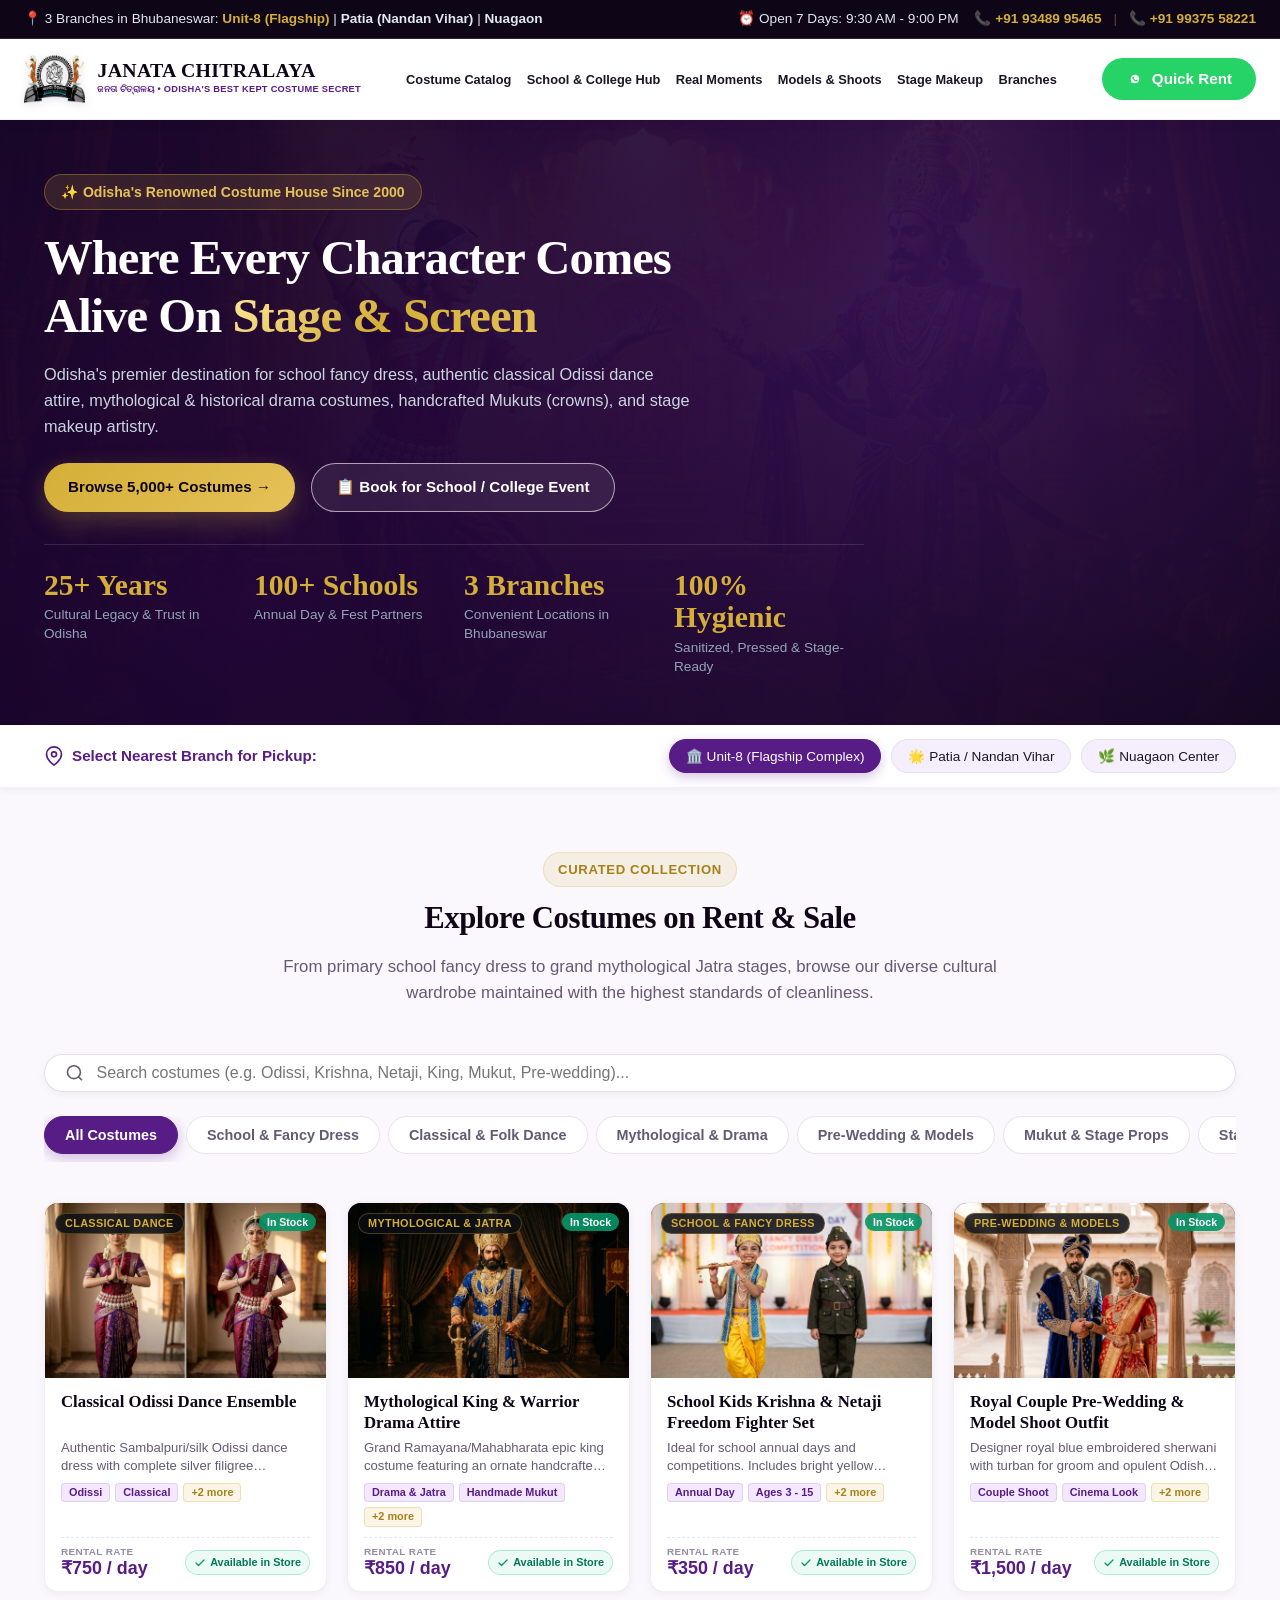
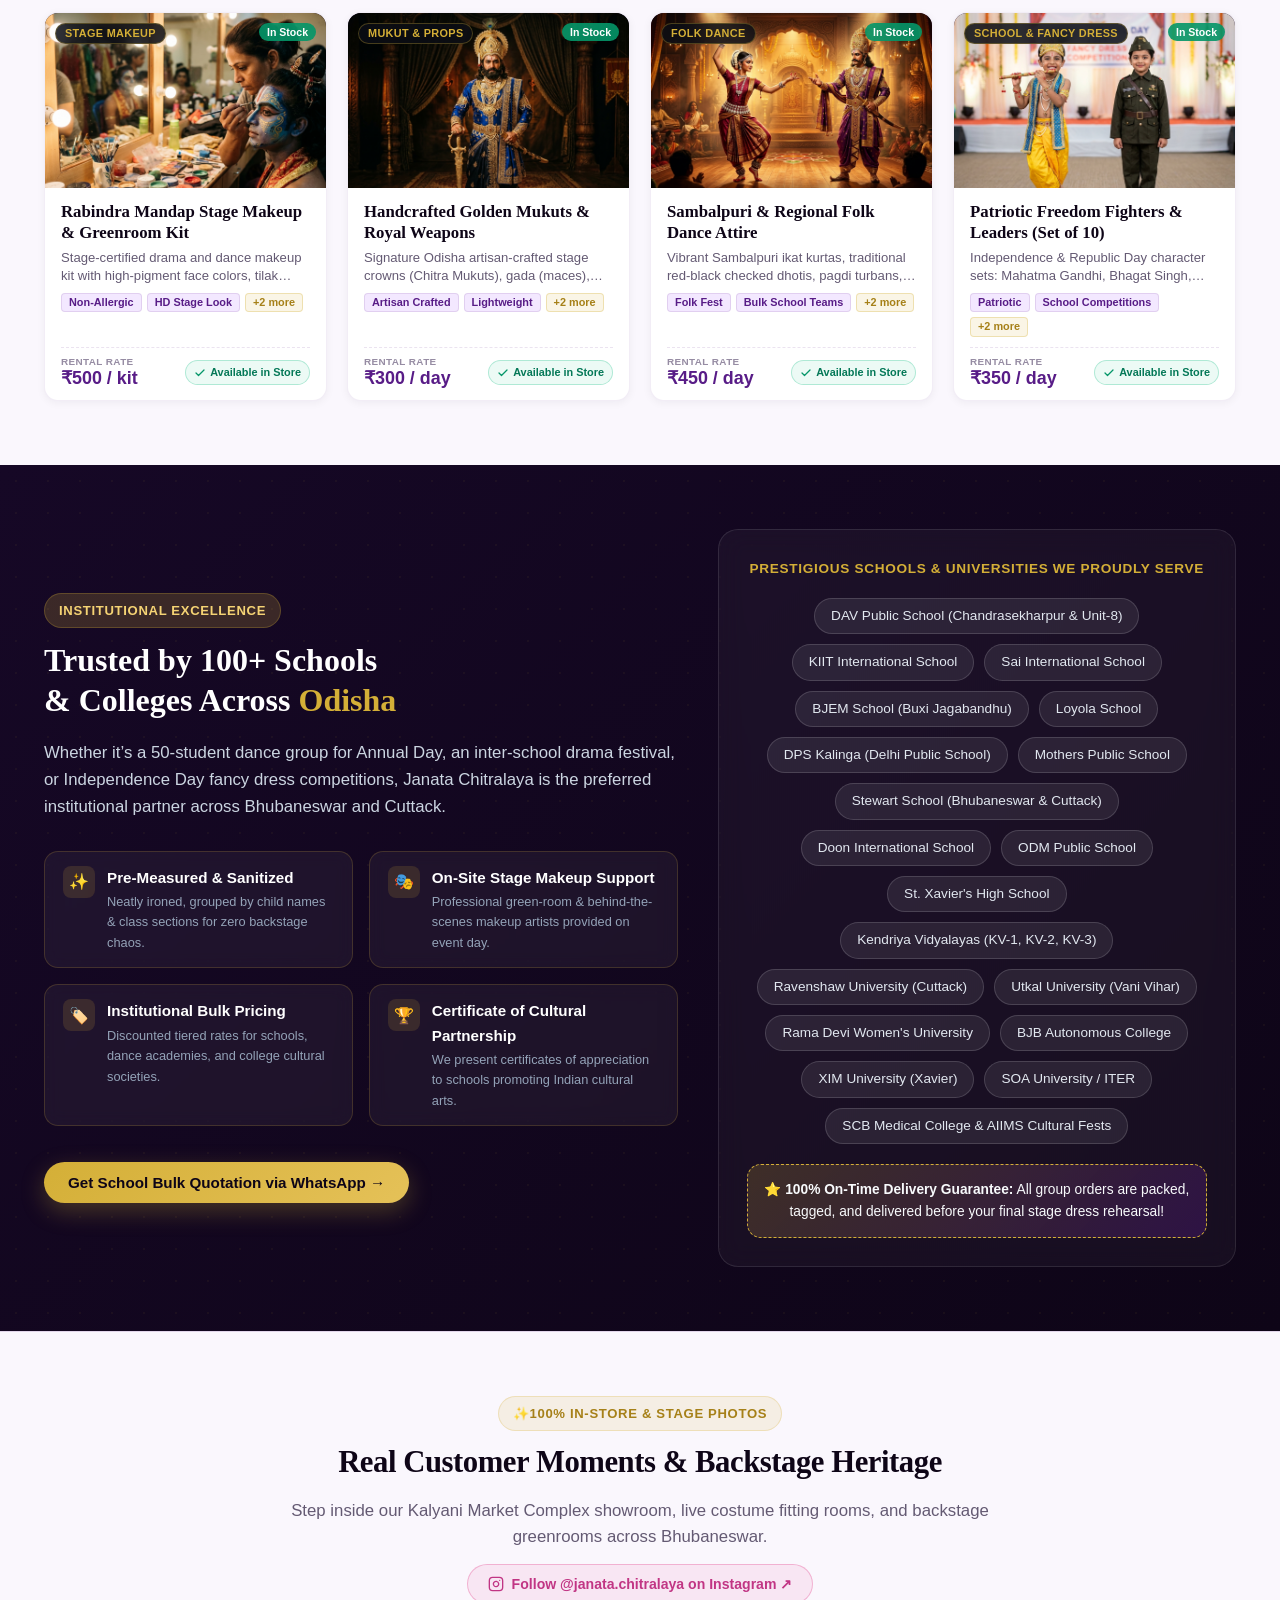
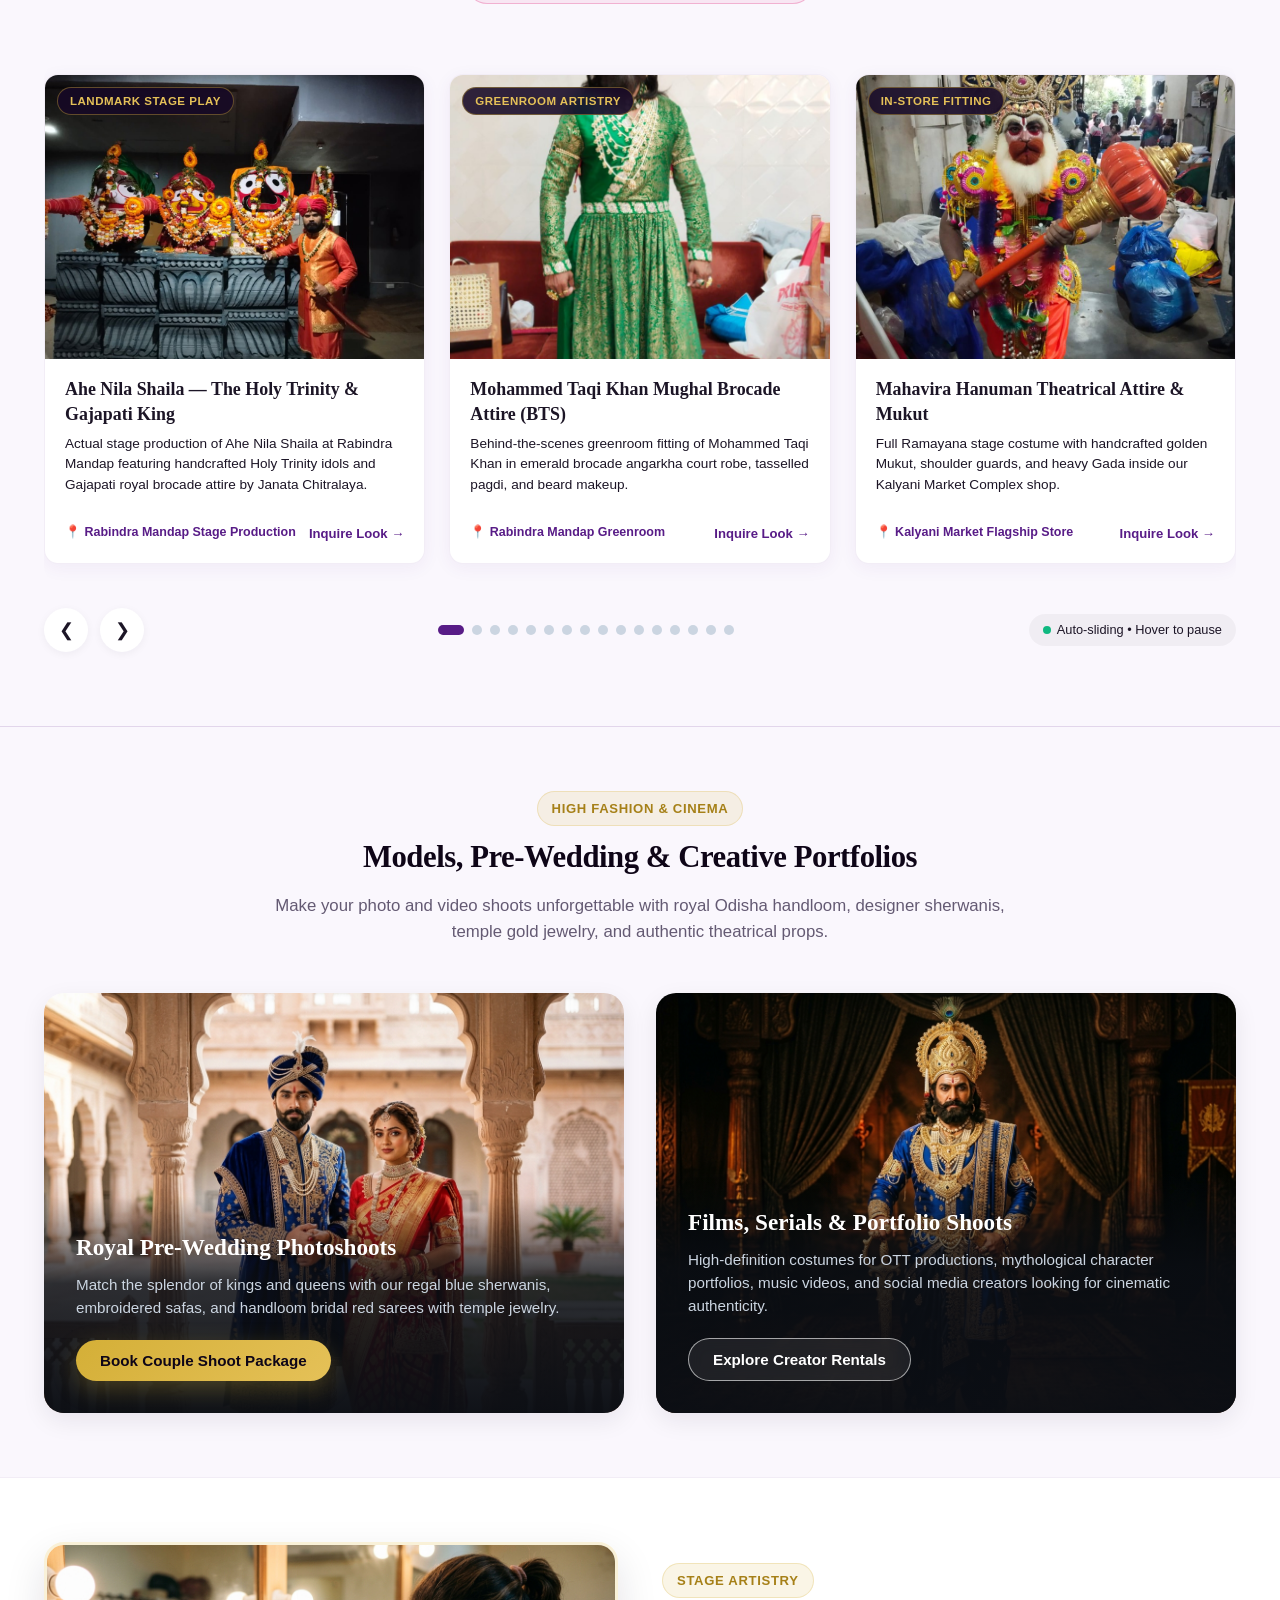
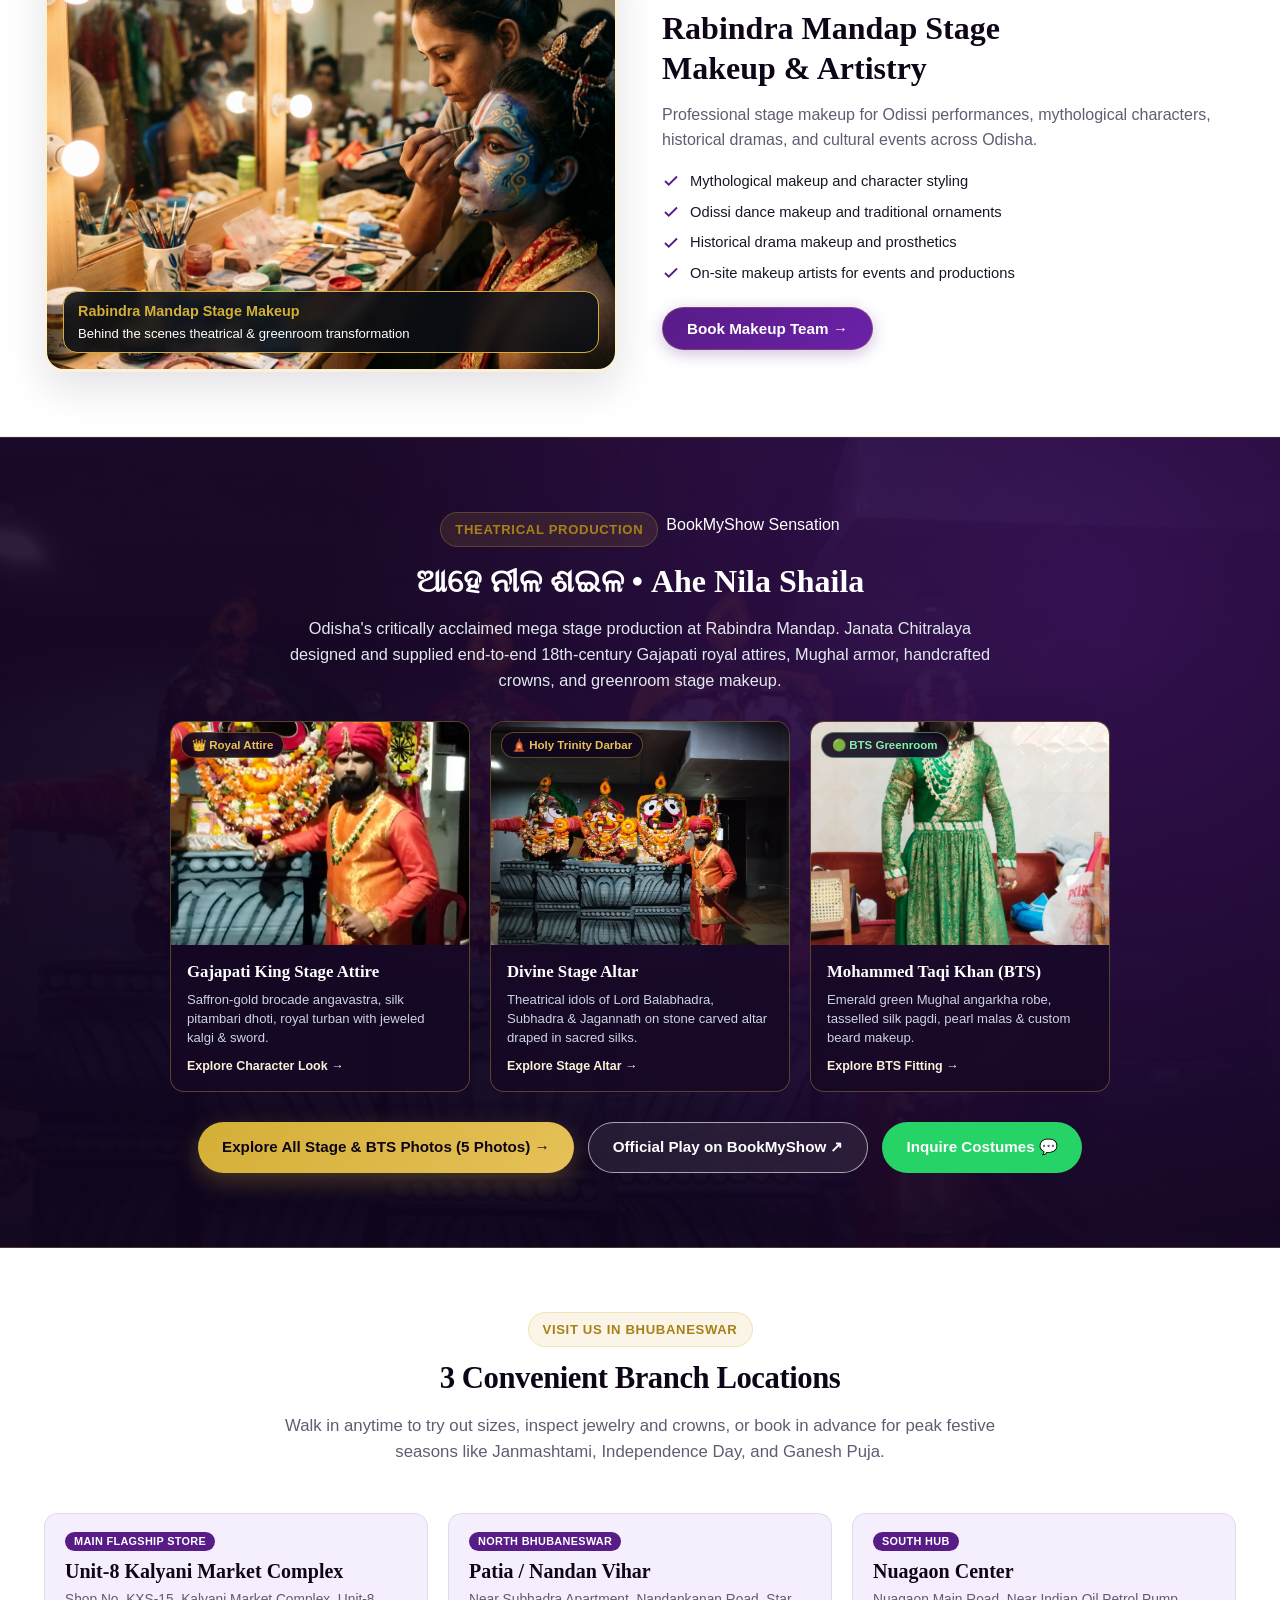
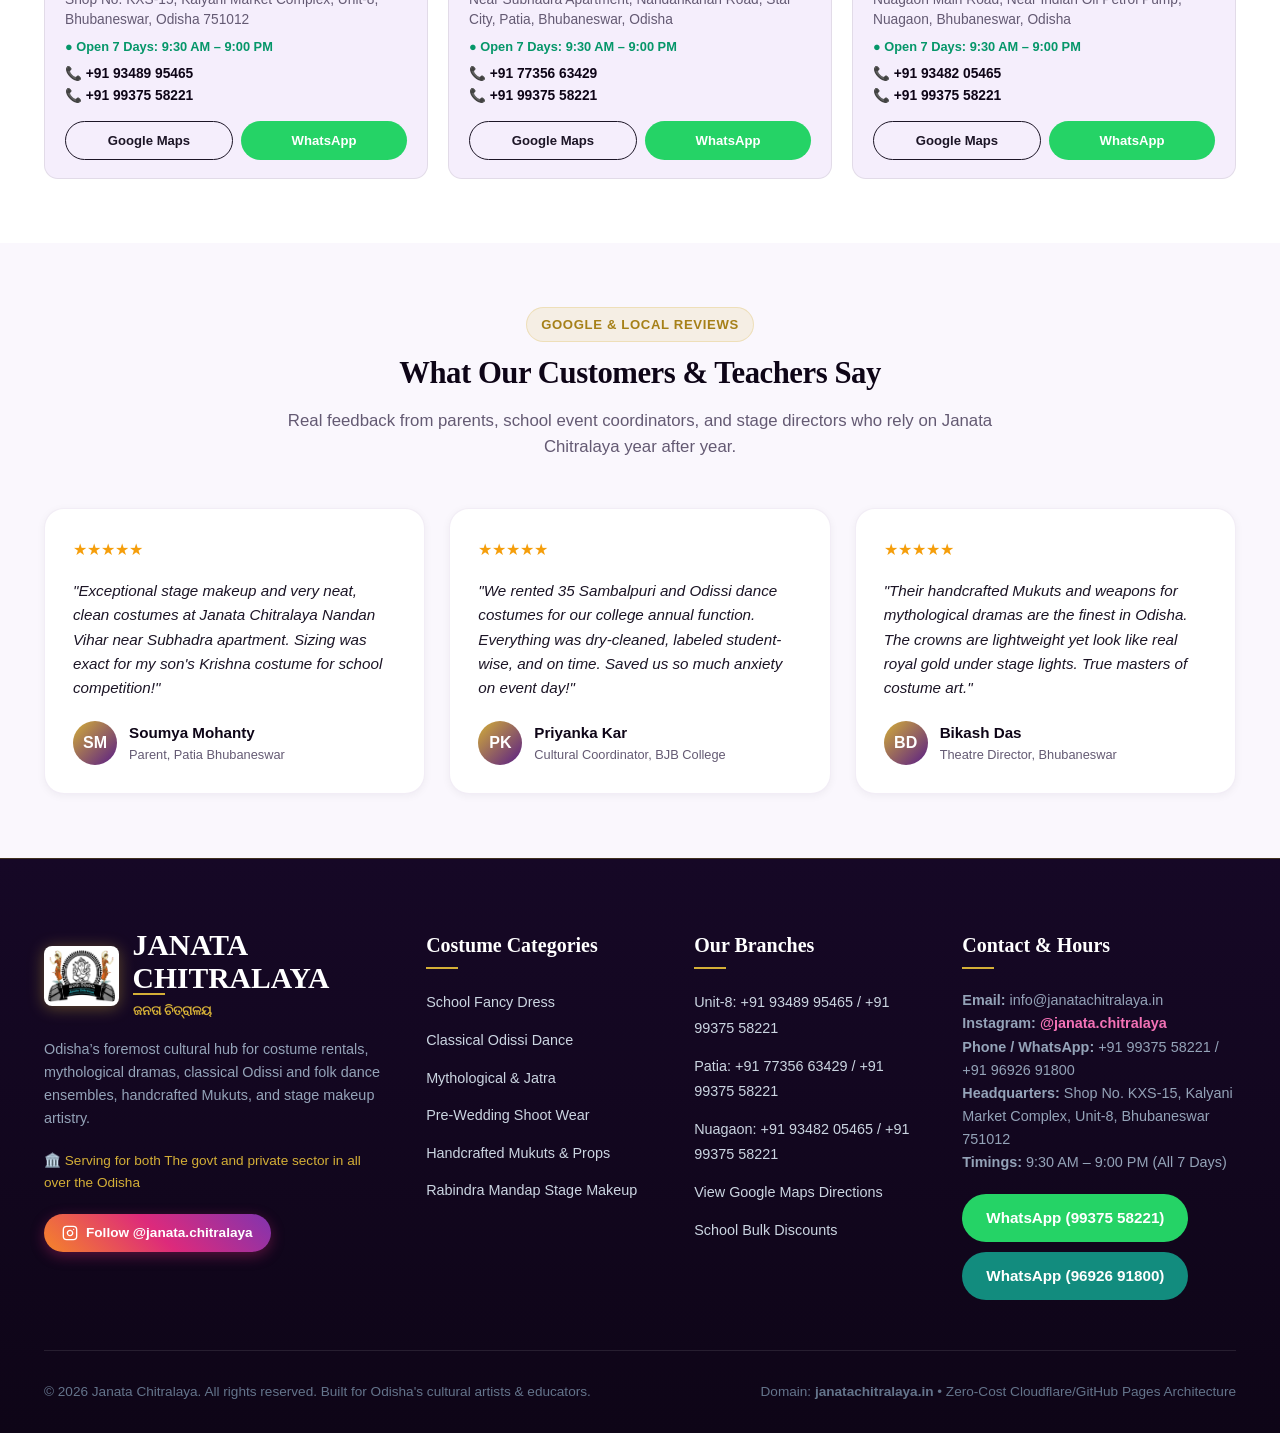
==== commit 804e3bb9: "feat(ahe-nilashaila): add real stage & BTS photo gallery, preview cards, BookMyShow link and enhance" ====
--- a/index.html
+++ b/index.html
@@ -8,6 +8,7 @@
   <meta name="keywords" content="Janata Chitralaya, costume rental Bhubaneswar, fancy dress for kids Bhubaneswar, Odissi dance dress rent, mythological drama costumes, Rabindra Mandap stage makeup, behind the scenes stage makeup, Mukut maker Odisha">
   <meta name="author" content="Janata Chitralaya">
   <link rel="canonical" href="https://janatachitralaya.in/">
+  <link rel="icon" type="image/png" href="assets/images/logo_clean.png">
 
   <!-- Open Graph / Social Meta -->
   <meta property="og:type" content="website">
@@ -27,7 +28,7 @@
   <link href="https://fonts.googleapis.com/css2?family=Outfit:wght@400;500;600;700&family=Playfair+Display:ital,wght@0,600;0,700;1,600&display=swap" rel="stylesheet">
 
   <!-- Stylesheet -->
-  <link rel="stylesheet" href="css/styles.css?v=13">
+  <link rel="stylesheet" href="css/styles.css?v=15">
 </head>
 <body>
 
@@ -89,6 +90,7 @@
       <a href="#real-photos" class="mobile-nav-link" role="menuitem" style="color: var(--color-purple-primary);">📸 Real Store Moments</a>
       <a href="#creators" class="mobile-nav-link" role="menuitem">Models & Shoots</a>
       <a href="#makeup" class="mobile-nav-link" role="menuitem">Stage Makeup</a>
+      <a href="ahe-nilashaila.html" class="mobile-nav-link" role="menuitem" style="color: var(--color-gold-hover); font-weight: 700;">🎭 Ahe Nila Shaila (Stage Photos)</a>
       <a href="#branches" class="mobile-nav-link" role="menuitem">Branches</a>
       <a href="https://www.instagram.com/janata.chitralaya/" target="_blank" rel="noopener noreferrer" class="mobile-nav-link" role="menuitem" style="color: #DD2A7B;">
         <svg width="16" height="16" viewBox="0 0 24 24" fill="none" stroke="currentColor" stroke-width="2" stroke-linecap="round" stroke-linejoin="round" style="margin-right: 8px;"><rect x="2" y="2" width="20" height="20" rx="5" ry="5"></rect><path d="M16 11.37A4 4 0 1 1 12.63 8 4 4 0 0 1 16 11.37z"></path><line x1="17.5" y1="6.5" x2="17.51" y2="6.5"></line></svg>
@@ -425,14 +427,65 @@
     <div style="position: absolute; inset: 0; background: radial-gradient(circle at 85% 20%, rgba(88, 28, 135, 0.45) 0%, transparent 60%); pointer-events: none;"></div>
     <div class="container" style="position: relative; z-index: 5;">
       <div class="theatre-compact-card">
-        <span class="badge-gold">THEATRICAL PRODUCTION</span>
-        <h2 class="theatre-compact-heading">Ahe Nila Shaila — A Story of Devotion and Courage</h2>
+        <div style="display: flex; gap: 8px; justify-content: center; flex-wrap: wrap; margin-bottom: 8px;">
+          <span class="badge-gold">THEATRICAL PRODUCTION</span>
+          <span class="bms-badge">BookMyShow Sensation</span>
+        </div>
+        <h2 class="theatre-compact-heading">
+          ଆହେ ନୀଳ ଶଇଳ • Ahe Nila Shaila
+        </h2>
         <p class="theatre-compact-desc">
-          Discover the historical stage production inspired by Odisha's rich Jagannath tradition, featuring elaborate costumes, traditional armour, and mukut craftsmanship.
+          Odisha's critically acclaimed mega stage production at Rabindra Mandap. Janata Chitralaya designed and supplied end-to-end 18th-century Gajapati royal attires, Mughal armor, handcrafted crowns, and greenroom stage makeup.
         </p>
+
+        <!-- 3-Photo Preview Grid -->
+        <div class="theatre-preview-grid">
+          <a href="ahe-nilashaila.html#characters" class="theatre-preview-card" aria-label="View Gajapati Ramachandra Deva royal attire photo">
+            <div class="theatre-preview-img-wrap">
+              <img src="assets/images/ahe-nilashaila/gajapati-ramachandra-deva.jpg" alt="Gajapati King Ramachandra Deva II stage attire in Ahe Nila Shaila" loading="lazy">
+              <span class="theatre-preview-badge">👑 Royal Attire</span>
+            </div>
+            <div class="theatre-preview-content">
+              <h3 class="theatre-preview-title">Gajapati King Stage Attire</h3>
+              <p class="theatre-preview-desc">Saffron-gold brocade angavastra, silk pitambari dhoti, royal turban with jeweled kalgi & sword.</p>
+              <span class="theatre-preview-link">Explore Character Look →</span>
+            </div>
+          </a>
+
+          <a href="ahe-nilashaila.html#characters" class="theatre-preview-card" aria-label="View The Holy Trinity stage darbar photo">
+            <div class="theatre-preview-img-wrap">
+              <img src="assets/images/ahe-nilashaila/stage-holy-trinity-gajapati.jpg" alt="Holy Trinity stage production altar in Ahe Nila Shaila" loading="lazy">
+              <span class="theatre-preview-badge">🛕 Holy Trinity Darbar</span>
+            </div>
+            <div class="theatre-preview-content">
+              <h3 class="theatre-preview-title">Divine Stage Altar</h3>
+              <p class="theatre-preview-desc">Theatrical idols of Lord Balabhadra, Subhadra & Jagannath on stone carved altar draped in sacred silks.</p>
+              <span class="theatre-preview-link">Explore Stage Altar →</span>
+            </div>
+          </a>
+
+          <a href="ahe-nilashaila.html#characters" class="theatre-preview-card" aria-label="View Mohammed Taqi Khan BTS greenroom photo">
+            <div class="theatre-preview-img-wrap">
+              <img src="assets/images/ahe-nilashaila/mohammed-taqi-khan.jpg" alt="Mohammed Taqi Khan Mughal costume BTS greenroom photo in Ahe Nila Shaila" loading="lazy">
+              <span class="theatre-preview-badge badge-green">🟢 BTS Greenroom</span>
+            </div>
+            <div class="theatre-preview-content">
+              <h3 class="theatre-preview-title">Mohammed Taqi Khan (BTS)</h3>
+              <p class="theatre-preview-desc">Emerald green Mughal angarkha robe, tasselled silk pagdi, pearl malas & custom beard makeup.</p>
+              <span class="theatre-preview-link">Explore BTS Fitting →</span>
+            </div>
+          </a>
+        </div>
+
         <div class="theatre-cta-group">
           <a href="ahe-nilashaila.html" class="btn btn-gold" style="font-weight: 700;">
-            Explore the Production →
+            Explore All Stage & BTS Photos (5 Photos) →
+          </a>
+          <a href="https://in.bookmyshow.com/plays/ahe-nilashaila/ET00438811" target="_blank" rel="noopener noreferrer" class="btn btn-outline-white">
+            Official Play on BookMyShow ↗
+          </a>
+          <a href="https://wa.me/919937558221?text=Namaste%20Janata%20Chitralaya%2C%20I%20am%20inquiring%20about%20theatrical%20costumes%20inspired%20by%20Ahe%20Nila%20Shaila" target="_blank" rel="noopener noreferrer" class="btn btn-whatsapp">
+            Inquire Costumes 💬
           </a>
         </div>
       </div>
@@ -772,6 +825,6 @@
   </footer>
 
   <!-- Scripts -->
-  <script src="js/main.js?v=12"></script>
+  <script src="js/main.js?v=13"></script>
 </body>
 </html>
--- a/css/styles.css
+++ b/css/styles.css
@@ -24,25 +24,25 @@
   --color-crimson-light: #6B21A8;
   --color-crimson-dark: #3B0764;
   --color-maroon-bg: #160826;
-  
+
   --color-obsidian-900: #0E0517;
   --color-obsidian-800: #170B26;
   --color-obsidian-700: #231238;
   --color-obsidian-600: #331B4F;
-  
+
   --color-cream-bg: #FAF7FD;
   --color-surface-white: #FFFFFF;
   --color-surface-subtle: #F5EEFC;
   --color-surface-card: #FFFFFF;
-  
+
   --color-text-main: #1C1526;
   --color-text-muted: #645A73;
   --color-text-light: #968CA3;
   --color-text-white: #FFFFFF;
-  
+
   --color-accent-emerald: #059669;
   --color-accent-amber: #D97706;
-  
+
   /* Borders & Shadows */
   --border-subtle: rgba(212, 175, 55, 0.25);
   --border-card: rgba(88, 28, 135, 0.08);
@@ -76,7 +76,7 @@
   --radius-md: 14px;
   --radius-lg: 20px;
   --radius-pill: 9999px;
-  
+
   --transition-fast: 0.2s cubic-bezier(0.4, 0, 0.2, 1);
   --transition-normal: 0.3s cubic-bezier(0.4, 0, 0.2, 1);
   --transition-smooth: 0.45s cubic-bezier(0.16, 1, 0.3, 1);
@@ -276,6 +276,7 @@
   align-items: center;
   flex-wrap: wrap;
   gap: 10px;
+  max-width: 1380px;
 }
 
 .top-bar-left, .top-bar-right {
@@ -376,7 +377,7 @@
   justify-content: space-between;
   align-items: center;
   height: 80px;
-  max-width: 1240px;
+  max-width: 1380px;
   width: 100%;
   margin: 0 auto;
   padding: 0 var(--space-6);
@@ -388,8 +389,9 @@
   align-items: center;
   gap: 12px;
   text-decoration: none;
-  flex: 1 1 auto;
-  min-width: 0;
+  flex: 0 0 auto;
+  flex-shrink: 0;
+  min-width: max-content;
 }
 
 .brand-logo-img {
@@ -410,25 +412,24 @@
   display: flex;
   flex-direction: column;
   justify-content: center;
-  min-width: 0;
-  overflow: hidden;
+  flex-shrink: 0;
 }
 
 .brand-title {
   font-family: var(--font-heading);
-  font-size: 1.65rem;
+  font-size: clamp(1.24rem, 1.45vw, 1.55rem);
   font-weight: 700;
   color: var(--color-obsidian-900);
   line-height: 1.1;
-  letter-spacing: 0.02em;
+  letter-spacing: 0.015em;
   white-space: nowrap;
 }
 
 .brand-tagline {
-  font-size: 0.68rem;
+  font-size: clamp(0.58rem, 0.62vw, 0.65rem);
   font-weight: 600;
   color: var(--color-crimson);
-  letter-spacing: 0.04em;
+  letter-spacing: 0.03em;
   white-space: nowrap;
 }
 
@@ -442,14 +443,14 @@
     max-width: 58px;
   }
   .brand-title {
-    font-size: 1.5rem;
-    letter-spacing: 0.015em;
+    font-size: clamp(1.15rem, 1.35vw, 1.40rem);
+    letter-spacing: 0.01em;
   }
   .brand-tagline {
-    font-size: 0.64rem;
+    font-size: clamp(0.54rem, 0.58vw, 0.60rem);
   }
   .nav-links {
-    gap: 16px;
+    gap: 14px;
   }
 }
 
@@ -679,7 +680,7 @@
 .nav-links {
   display: none;
   align-items: center;
-  gap: 20px;
+  gap: clamp(10px, 1.2vw, 18px);
   list-style: none;
   flex-shrink: 1;
 }
@@ -692,7 +693,7 @@
 
 .nav-links a {
   font-weight: 600;
-  font-size: 0.9rem;
+  font-size: clamp(0.80rem, 0.86vw, 0.88rem);
   color: var(--color-text-main);
   position: relative;
   padding: 6px 0;
@@ -862,7 +863,7 @@
   position: relative;
   background: var(--color-obsidian-900);
   color: var(--color-surface-white);
-  padding: 90px 0 110px 0;
+  padding: clamp(48px, 6vh, 68px) 0 clamp(44px, 5.5vh, 64px) 0;
   overflow: hidden;
 }
 
@@ -908,15 +909,15 @@
   color: var(--color-gold-hover);
   font-size: 0.88rem;
   font-weight: 600;
-  margin-bottom: 24px;
+  margin-bottom: 20px;
   backdrop-filter: blur(8px);
 }
 
 .hero-title {
   font-family: var(--font-heading);
-  font-size: clamp(2.5rem, 4.2vw, 3.125rem); /* 40px - 50px */
+  font-size: clamp(2.4rem, 3.8vw, 3.125rem); /* 38px - 50px */
   line-height: 1.18;
-  margin-bottom: var(--space-5);
+  margin-bottom: 16px;
   color: #FFFFFF;
   letter-spacing: -0.02em;
   text-wrap: balance;
@@ -930,10 +931,10 @@
 }
 
 .hero-subtitle {
-  font-size: 1.15rem;
+  font-size: clamp(1.02rem, 1.15vw, 1.15rem);
   line-height: 1.6;
   color: #CBD5E1;
-  margin-bottom: var(--space-7);
+  margin-bottom: 24px;
   max-width: 680px;
   text-wrap: pretty;
 }
@@ -942,14 +943,14 @@
   display: flex;
   flex-wrap: wrap;
   gap: var(--space-4);
-  margin-bottom: var(--space-8);
+  margin-bottom: 32px;
 }
 
 .hero-stats-bar {
   display: grid;
   grid-template-columns: repeat(2, 1fr);
   gap: var(--space-5);
-  padding-top: var(--space-7);
+  padding-top: 24px;
   border-top: 1px solid rgba(255, 255, 255, 0.12);
 }
 
@@ -2713,11 +2714,88 @@
   line-height: 1.45;
 }
 
+.lightbox-counter {
+  display: inline-block;
+  background: rgba(22, 8, 38, 0.85);
+  color: var(--color-gold-light);
+  font-size: 0.75rem;
+  font-weight: 700;
+  padding: 3px 12px;
+  border-radius: 999px;
+  border: 1px solid rgba(212, 175, 55, 0.35);
+  margin-bottom: 8px;
+  letter-spacing: 0.05em;
+}
+
+.lightbox-nav-btn {
+  position: absolute;
+  top: 45%;
+  transform: translateY(-50%);
+  background: rgba(15, 5, 29, 0.78);
+  border: 1.5px solid rgba(212, 175, 55, 0.45);
+  color: #FFFFFF;
+  width: 48px;
+  height: 48px;
+  border-radius: 50%;
+  cursor: pointer;
+  display: flex;
+  align-items: center;
+  justify-content: center;
+  font-size: 1.4rem;
+  transition: all var(--transition-fast);
+  backdrop-filter: blur(8px);
+  z-index: 10;
+  box-shadow: 0 4px 16px rgba(0, 0, 0, 0.4);
+}
+
+.lightbox-nav-btn:hover {
+  background: var(--color-purple-primary);
+  border-color: var(--color-gold-hover);
+  color: #FFFFFF;
+  transform: translateY(-50%) scale(1.08);
+}
+
+.lightbox-prev-btn {
+  left: -64px;
+}
+
+.lightbox-next-btn {
+  right: -64px;
+}
+
+@media (max-width: 820px) {
+  .lightbox-prev-btn {
+    left: 8px;
+    top: auto;
+    bottom: 80px;
+    transform: none;
+    width: 44px;
+    height: 44px;
+    font-size: 1.25rem;
+  }
+  .lightbox-prev-btn:hover {
+    transform: scale(1.05);
+  }
+  .lightbox-next-btn {
+    right: 8px;
+    top: auto;
+    bottom: 80px;
+    transform: none;
+    width: 44px;
+    height: 44px;
+    font-size: 1.25rem;
+  }
+  .lightbox-next-btn:hover {
+    transform: scale(1.05);
+  }
+}
+
 /* ==========================================================================
    Landmark Production Spotlight: "Ahe Nila Shaila"
    ========================================================================== */
 .theatre-spotlight-section {
-  background: linear-gradient(135deg, #1A072A 0%, #0F051D 100%);
+  background: linear-gradient(180deg, rgba(26, 7, 42, 0.90) 0%, rgba(15, 5, 29, 0.95) 100%),
+              url('../assets/images/ahe-nilashaila/stage-holy-trinity-gajapati.jpg') center/cover no-repeat;
   color: #FFFFFF;
   position: relative;
   overflow: hidden;
@@ -2726,7 +2804,7 @@
 }
 
 .theatre-compact-card {
-  max-width: 760px;
+  max-width: 980px;
   margin: 0 auto;
   text-align: center;
   padding: 10px 12px;
@@ -2734,7 +2812,7 @@
 
 .theatre-compact-heading {
   font-family: var(--font-heading);
-  font-size: clamp(1.75rem, 2.5vw, 2.125rem);
+  font-size: clamp(1.75rem, 2.5vw, 2.25rem);
   line-height: 1.25;
   color: #FFFFFF;
   margin-top: 14px;
@@ -2747,16 +2825,133 @@
   font-size: 1.02rem;
   line-height: 1.6;
   margin-bottom: 22px;
-  max-width: 680px;
+  max-width: 720px;
   margin-left: auto;
   margin-right: auto;
 }
 
+/* Landmark Production 3-Photo Preview Grid */
+.theatre-preview-grid {
+  display: grid;
+  grid-template-columns: repeat(3, 1fr);
+  gap: 20px;
+  max-width: 940px;
+  margin: 28px auto 30px auto;
+  text-align: left;
+}
+
+.theatre-preview-card {
+  background: rgba(22, 8, 38, 0.78);
+  border: 1px solid rgba(212, 175, 55, 0.35);
+  border-radius: var(--radius-md);
+  overflow: hidden;
+  display: flex;
+  flex-direction: column;
+  text-decoration: none;
+  color: #FFFFFF;
+  transition: transform var(--transition-fast), border-color var(--transition-fast), box-shadow var(--transition-fast);
+  backdrop-filter: blur(8px);
+}
+
+.theatre-preview-card:hover {
+  transform: translateY(-6px);
+  border-color: var(--color-gold-hover);
+  box-shadow: 0 16px 36px rgba(0, 0, 0, 0.45), 0 0 20px rgba(212, 175, 55, 0.2);
+}
+
+.theatre-preview-img-wrap {
+  position: relative;
+  aspect-ratio: 4 / 3;
+  overflow: hidden;
+  background: #0F051D;
+}
+
+.theatre-preview-img-wrap img {
+  width: 100%;
+  height: 100%;
+  object-fit: cover;
+  transition: transform 0.4s cubic-bezier(0.2, 0.8, 0.2, 1);
+  display: block;
+}
+
+.theatre-preview-card:hover .theatre-preview-img-wrap img {
+  transform: scale(1.07);
+}
+
+.theatre-preview-badge {
+  position: absolute;
+  top: 10px;
+  left: 10px;
+  background: rgba(15, 5, 29, 0.88);
+  color: var(--color-gold-hover);
+  font-size: 0.72rem;
+  font-weight: 700;
+  padding: 3px 10px;
+  border-radius: 999px;
+  border: 1px solid rgba(212, 175, 55, 0.4);
+  backdrop-filter: blur(4px);
+  z-index: 2;
+}
+
+.theatre-preview-badge.badge-green {
+  color: #86EFAC;
+  border-color: rgba(134, 239, 172, 0.45);
+}
+
+.theatre-preview-content {
+  padding: 14px 16px;
+  display: flex;
+  flex-direction: column;
+  flex: 1;
+}
+
+.theatre-preview-title {
+  font-family: var(--font-heading);
+  font-size: 1.05rem;
+  font-weight: 700;
+  color: #FFFFFF;
+  margin-bottom: 4px;
+  transition: color var(--transition-fast);
+}
+
+.theatre-preview-card:hover .theatre-preview-title {
+  color: var(--color-gold-hover);
+}
+
+.theatre-preview-desc {
+  font-size: 0.82rem;
+  color: #CBD5E1;
+  line-height: 1.45;
+  margin-bottom: 10px;
+}
+
+.theatre-preview-link {
+  margin-top: auto;
+  font-size: 0.78rem;
+  font-weight: 600;
+  color: var(--color-gold-light);
+  display: inline-flex;
+  align-items: center;
+  gap: 4px;
+  transition: gap var(--transition-fast), color var(--transition-fast);
+}
+
+.theatre-preview-card:hover .theatre-preview-link {
+  color: #FFFFFF;
+  gap: 8px;
+}
+
 .theatre-cta-group {
   display: flex;
   justify-content: center;
-  gap: 12px;
+  gap: 14px;
   flex-wrap: wrap;
+}
+
+@media (max-width: 900px) {
+  .theatre-preview-grid {
+    grid-template-columns: repeat(2, 1fr);
+  }
 }
 
 @media (max-width: 640px) {
@@ -2771,9 +2966,15 @@
     line-height: 1.5;
     margin-bottom: 18px;
   }
+  .theatre-preview-grid {
+    grid-template-columns: 1fr;
+    max-width: 360px;
+    gap: 14px;
+    margin: 18px auto 20px auto;
+  }
   .theatre-cta-group .btn {
     width: 100%;
-    max-width: 280px;
+    max-width: 290px;
   }
 }
 
@@ -2804,13 +3005,89 @@
   box-shadow: var(--shadow-sm);
   display: flex;
   flex-direction: column;
-  transition: transform var(--transition-fast), box-shadow var(--transition-fast);
+  transition: transform var(--transition-fast), box-shadow var(--transition-fast), border-color var(--transition-fast);
 }
 
 .character-card:hover {
   transform: translateY(-5px);
-  box-shadow: 0 14px 32px rgba(88, 28, 135, 0.15);
+  box-shadow: 0 16px 36px rgba(88, 28, 135, 0.16);
   border-color: var(--color-purple-primary);
+}
+
+.character-img-wrap {
+  position: relative;
+  aspect-ratio: 4 / 3;
+  overflow: hidden;
+  background: #0F051D;
+  cursor: pointer;
+}
+
+.character-img-wrap img {
+  width: 100%;
+  height: 100%;
+  object-fit: cover;
+  transition: transform 0.4s cubic-bezier(0.2, 0.8, 0.2, 1);
+  display: block;
+}
+
+.character-card:hover .character-img-wrap img {
+  transform: scale(1.05);
+}
+
+.character-img-badge {
+  position: absolute;
+  top: 12px;
+  left: 12px;
+  background: rgba(22, 8, 38, 0.88);
+  color: var(--color-gold-hover);
+  font-size: 0.72rem;
+  font-weight: 700;
+  padding: 4px 12px;
+  border-radius: 999px;
+  border: 1px solid rgba(212, 175, 55, 0.4);
+  backdrop-filter: blur(6px);
+  z-index: 2;
+  box-shadow: 0 2px 8px rgba(0, 0, 0, 0.35);
+}
+
+.character-img-badge.badge-green {
+  color: #86EFAC;
+  border-color: rgba(134, 239, 172, 0.45);
+}
+
+.character-img-badge.badge-gold {
+  color: #FDE047;
+  border-color: rgba(250, 204, 21, 0.5);
+}
+
+.character-img-badge.badge-blue {
+  color: #93C5FD;
+  border-color: rgba(147, 197, 253, 0.45);
+}
+
+.character-img-zoom-btn {
+  position: absolute;
+  bottom: 12px;
+  right: 12px;
+  background: rgba(15, 5, 29, 0.78);
+  color: #FFFFFF;
+  font-size: 0.72rem;
+  font-weight: 600;
+  padding: 5px 12px;
+  border-radius: 999px;
+  border: 1px solid rgba(255, 255, 255, 0.3);
+  backdrop-filter: blur(6px);
+  display: inline-flex;
+  align-items: center;
+  gap: 5px;
+  transition: background var(--transition-fast), border-color var(--transition-fast), transform var(--transition-fast);
+  z-index: 2;
+}
+
+.character-img-wrap:hover .character-img-zoom-btn {
+  background: var(--color-purple-primary);
+  border-color: var(--color-gold-primary);
+  transform: scale(1.04);
 }
 
 .character-card-body {
@@ -2853,6 +3130,55 @@
   padding: 10px 14px;
   border-radius: var(--radius-sm);
   margin-top: auto;
+}
+
+.character-card-footer {
+  margin-top: 14px;
+  padding-top: 12px;
+  border-top: 1px dashed var(--border-card);
+  display: flex;
+  align-items: center;
+  justify-content: space-between;
+  gap: 8px;
+}
+
+.character-card-footer .btn-view-photo {
+  font-size: 0.78rem;
+  font-weight: 600;
+  color: var(--color-purple-primary);
+  background: var(--color-purple-soft);
+  border: 1px solid rgba(88, 28, 135, 0.15);
+  padding: 6px 14px;
+  border-radius: var(--radius-pill);
+  cursor: pointer;
+  display: inline-flex;
+  align-items: center;
+  gap: 5px;
+  transition: background var(--transition-fast), color var(--transition-fast);
+}
+
+.character-card-footer .btn-view-photo:hover {
+  background: var(--color-purple-primary);
+  color: #FFFFFF;
+}
+
+.character-card-footer .btn-inquire-look {
+  font-size: 0.78rem;
+  font-weight: 600;
+  color: #065F46;
+  background: #D1FAE5;
+  text-decoration: none;
+  padding: 6px 14px;
+  border-radius: var(--radius-pill);
+  display: inline-flex;
+  align-items: center;
+  gap: 5px;
+  transition: background var(--transition-fast), color var(--transition-fast);
+}
+
+.character-card-footer .btn-inquire-look:hover {
+  background: #059669;
+  color: #FFFFFF;
 }
 
 /* Mobile Optimization for Costume Catalog & Cards */
@@ -3244,12 +3570,33 @@
     line-height: 1.2;
   }
 }
-
 @media (max-width: 480px) {
   .epic-hero-title {
     font-size: 1.8rem;
   }
 }
 
-
-
+/* Quick Jump Navigation Pills */
+.quick-pill {
+  display: inline-flex;
+  align-items: center;
+  gap: 6px;
+  background: rgba(255, 255, 255, 0.08);
+  color: #FFFFFF;
+  text-decoration: none;
+  font-size: 0.80rem;
+  font-weight: 600;
+  padding: 6px 14px;
+  border-radius: 999px;
+  border: 1px solid rgba(255, 255, 255, 0.22);
+  transition: all var(--transition-fast);
+  backdrop-filter: blur(6px);
+}
+
+.quick-pill:hover {
+  background: var(--color-purple-primary);
+  border-color: var(--color-gold-hover);
+  color: var(--color-gold-hover);
+  transform: translateY(-2px);
+  box-shadow: 0 4px 12px rgba(88, 28, 135, 0.4);
+}
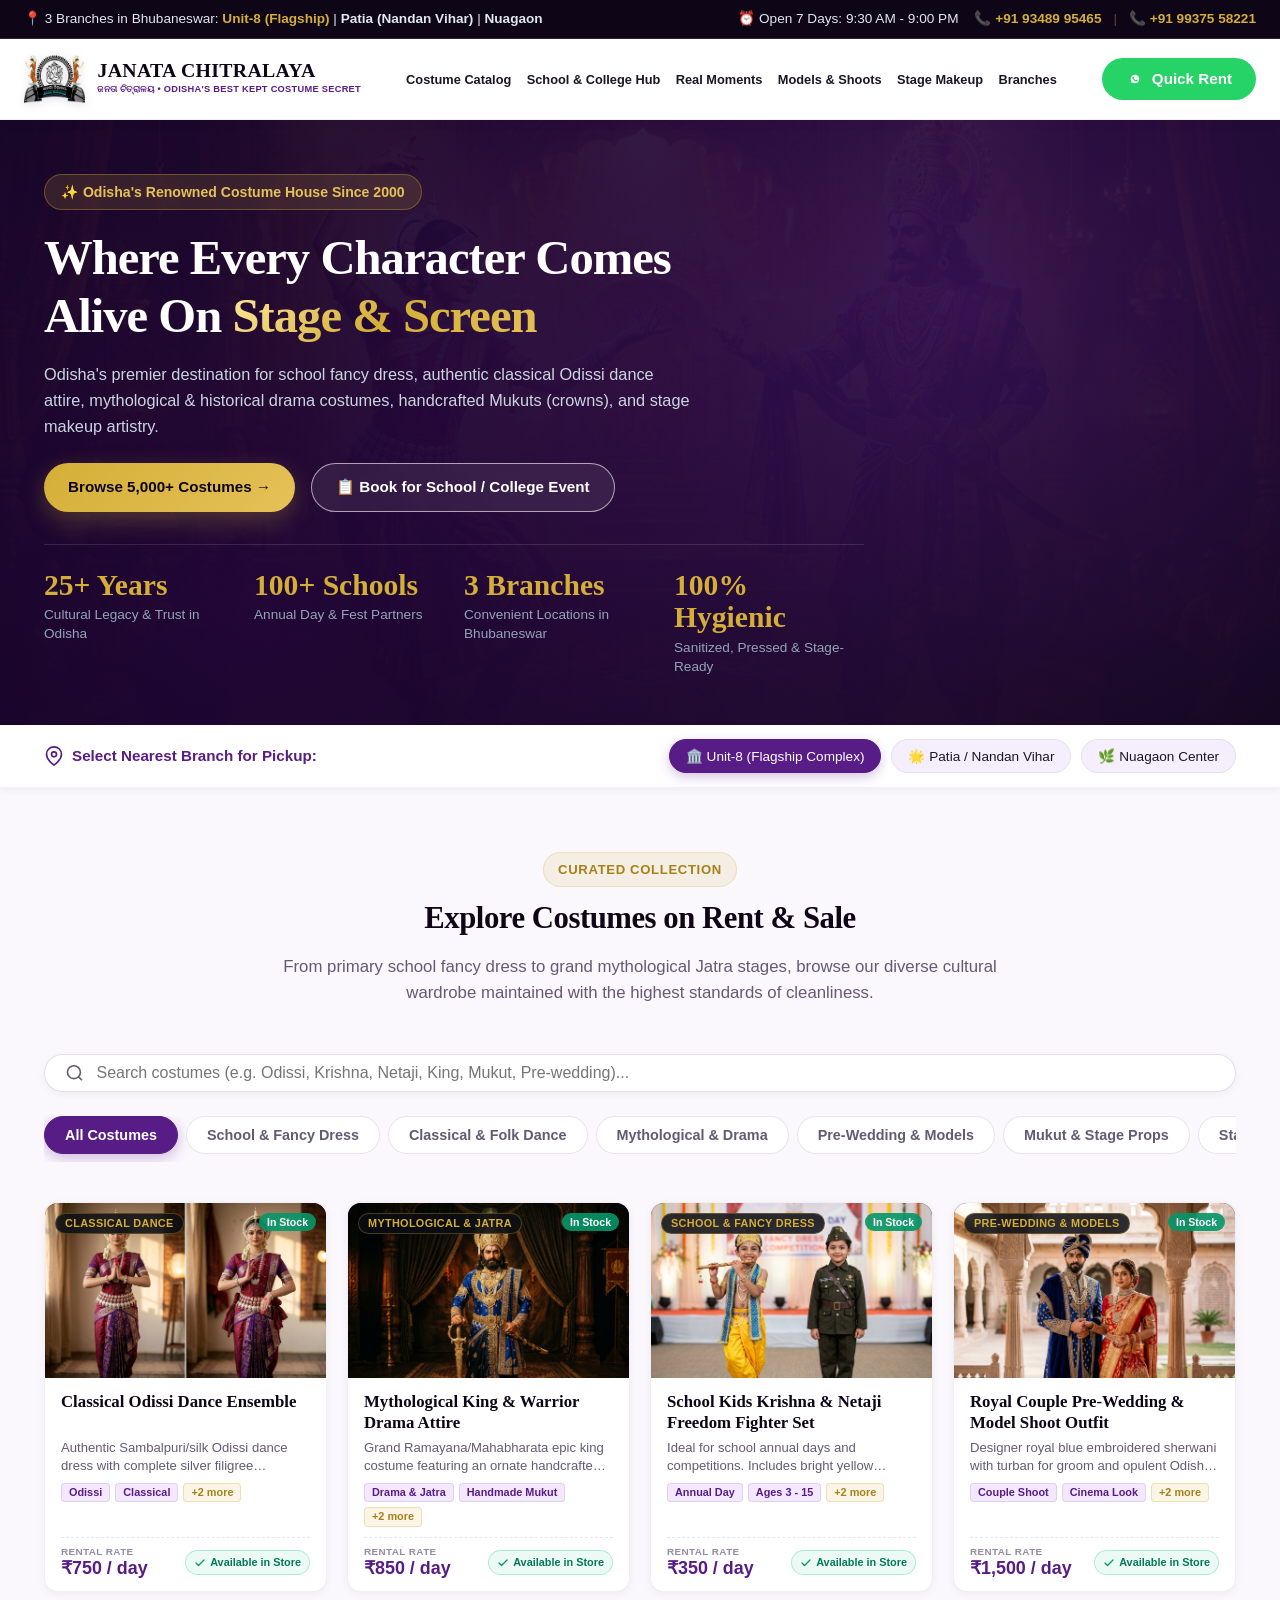
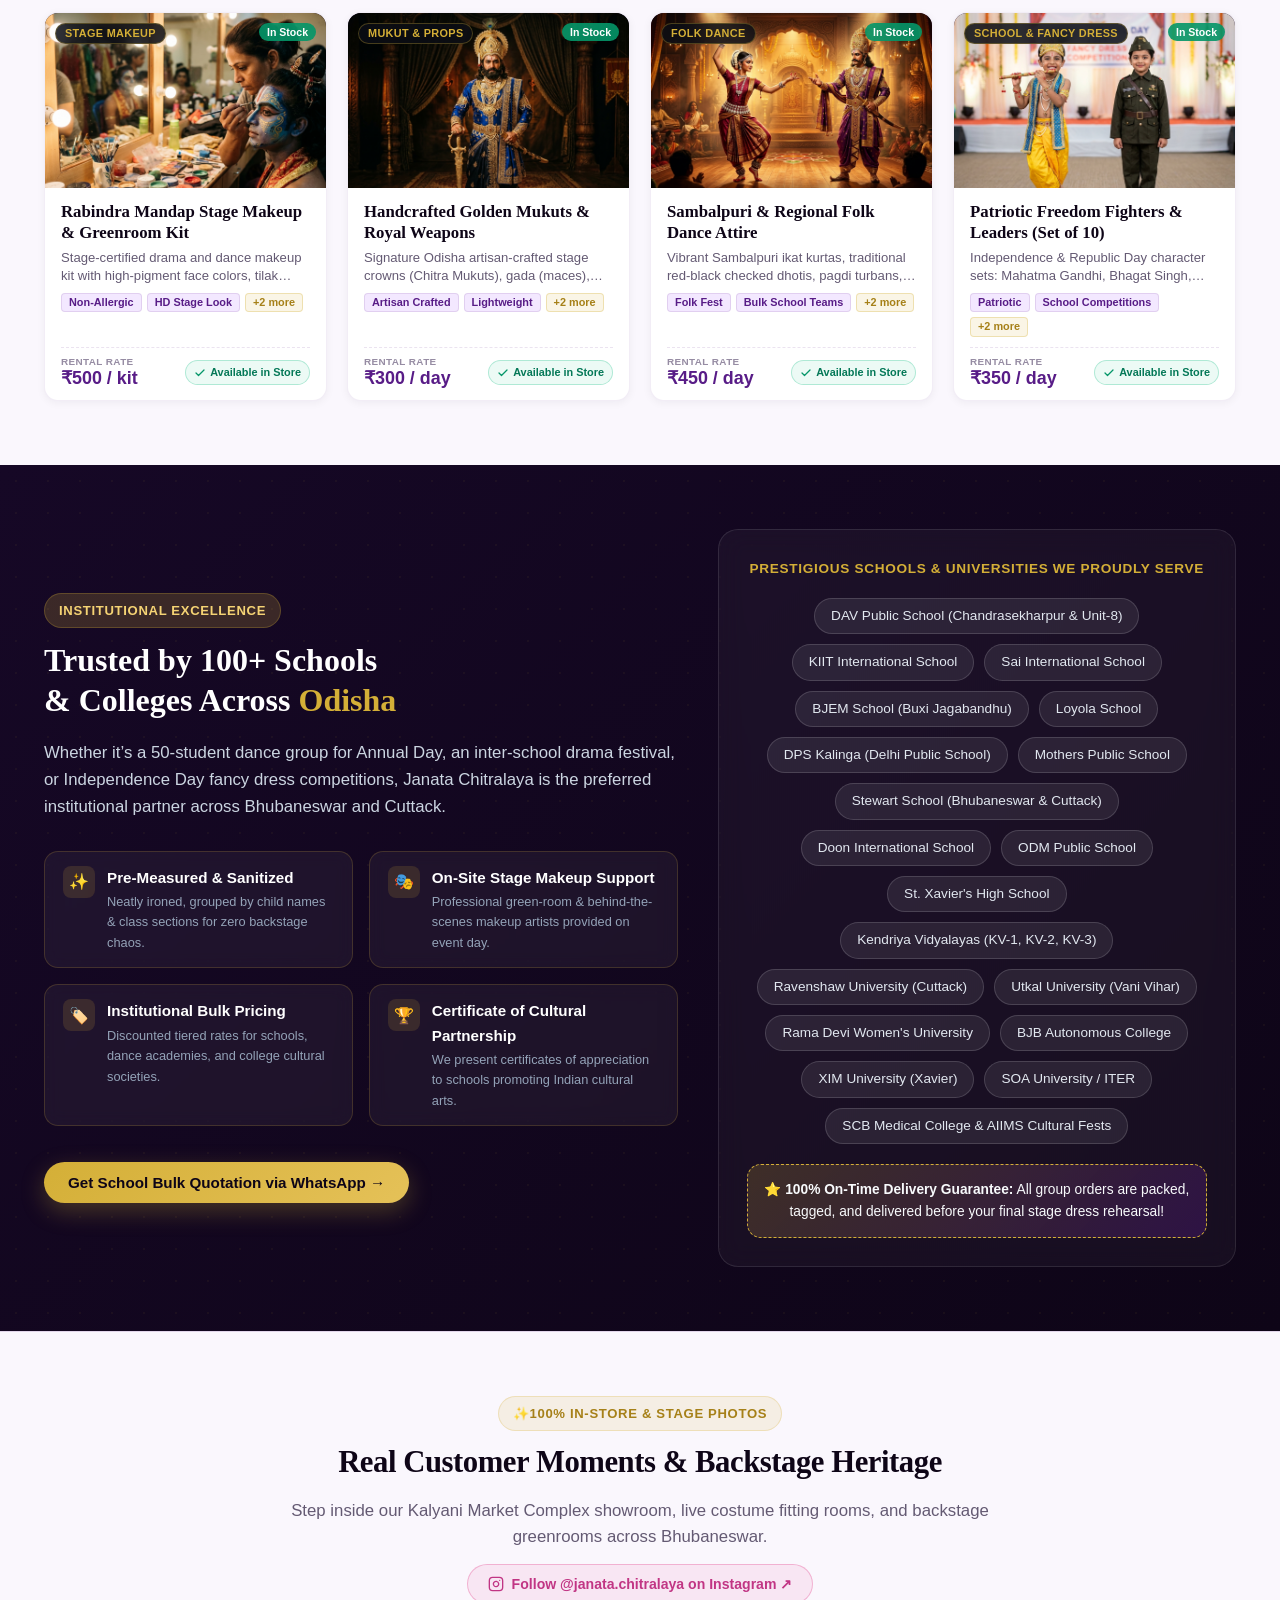
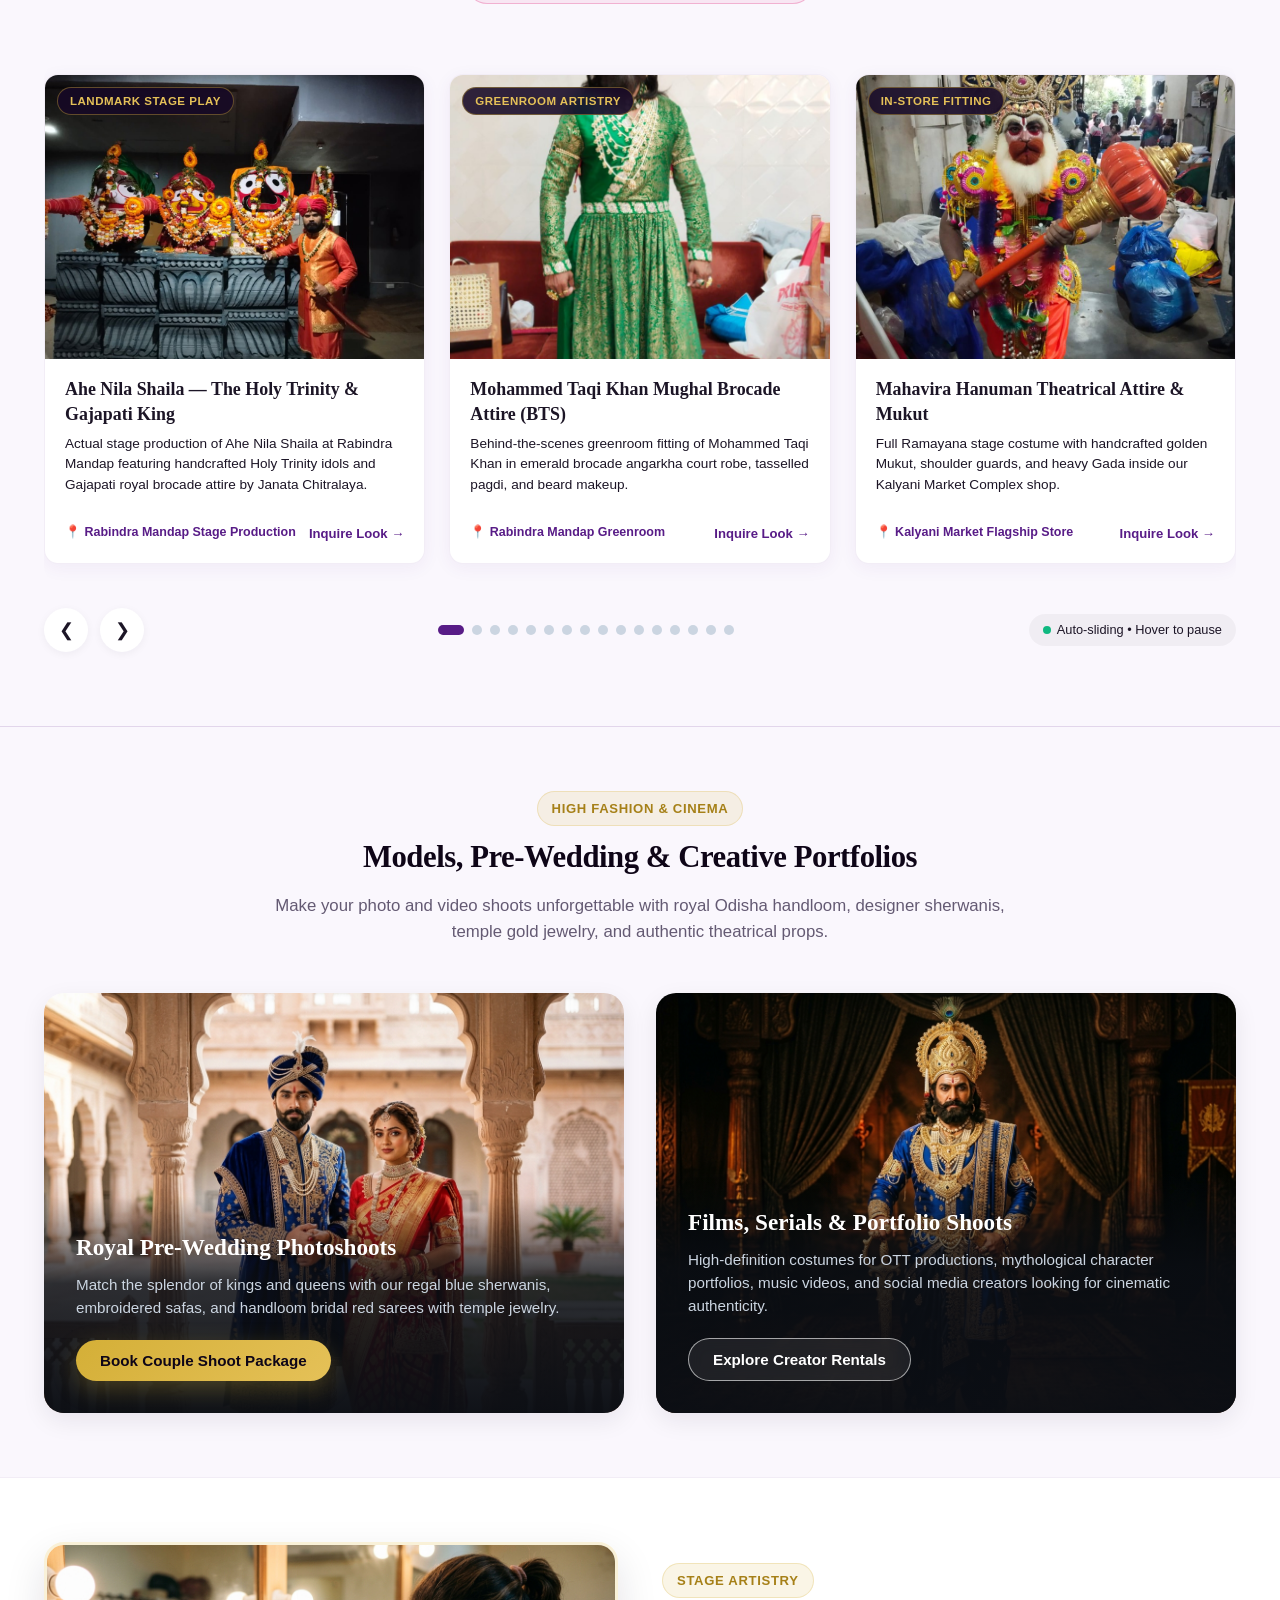
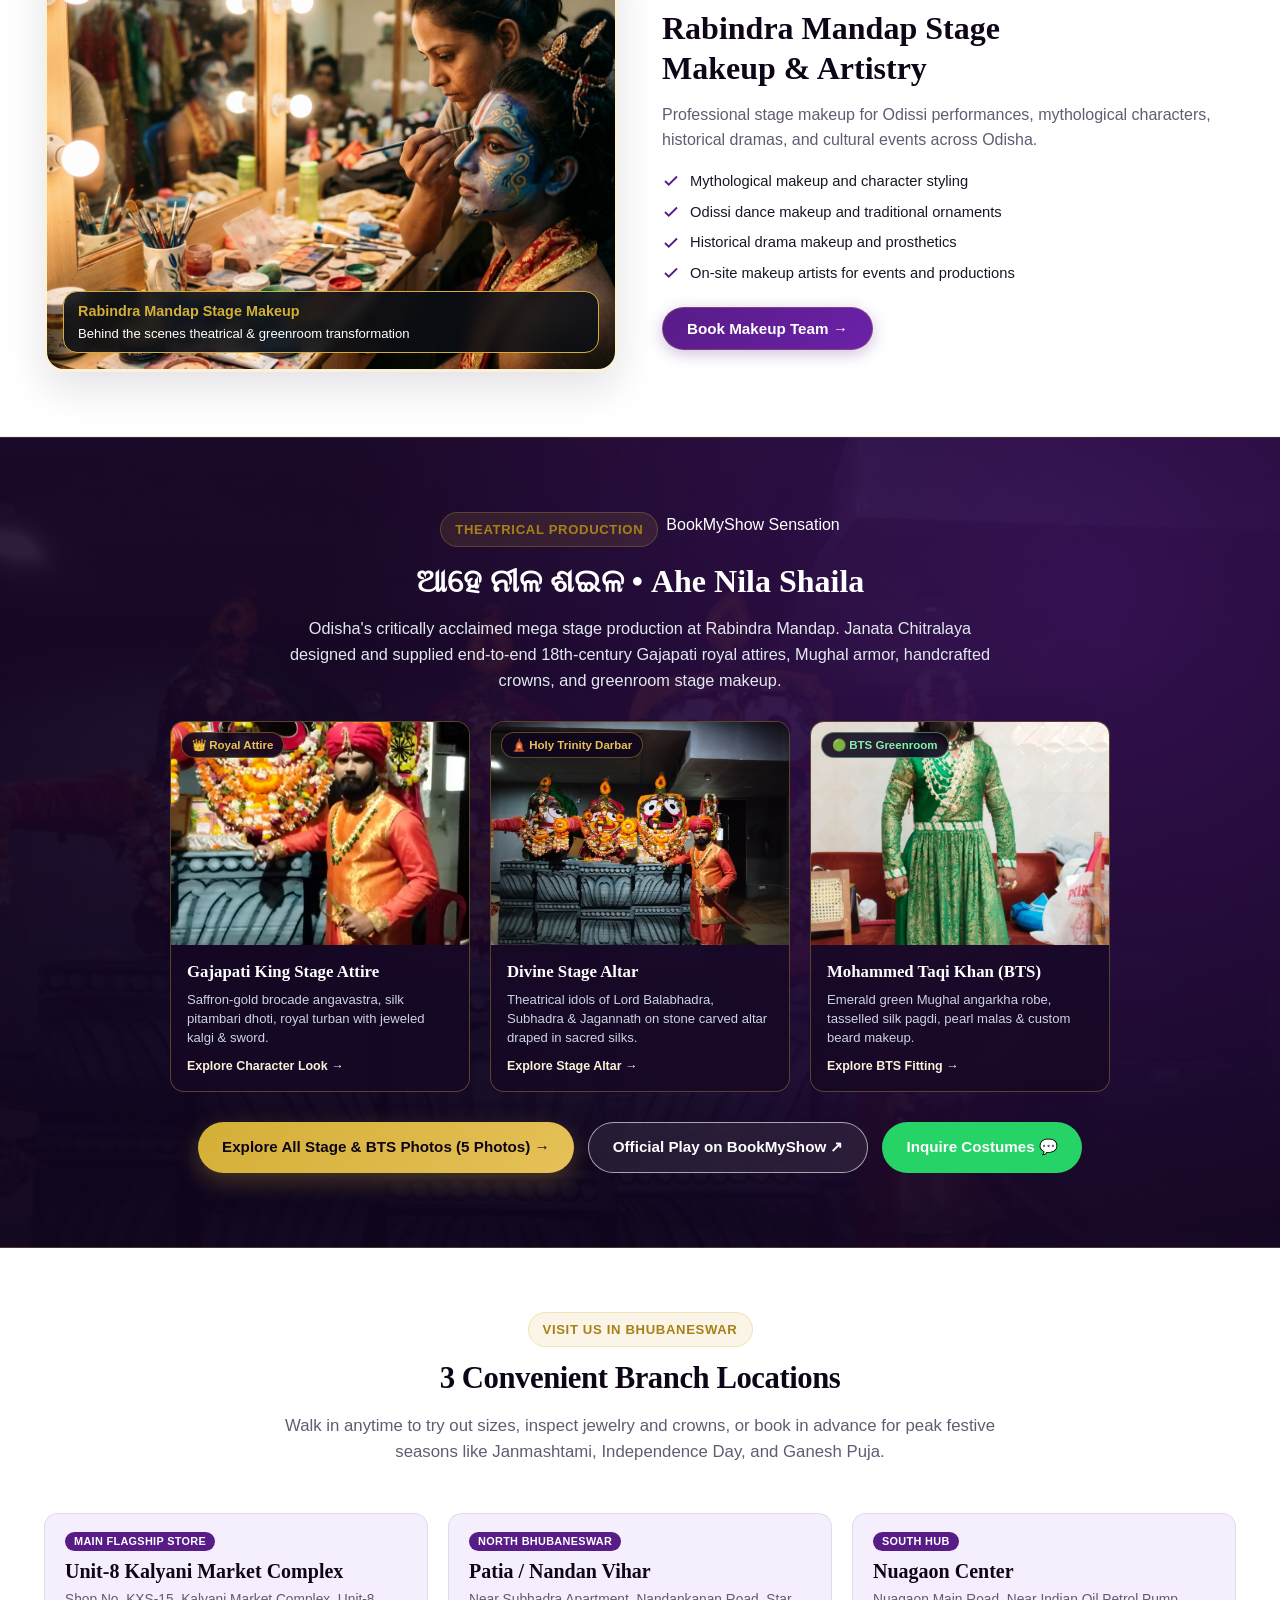
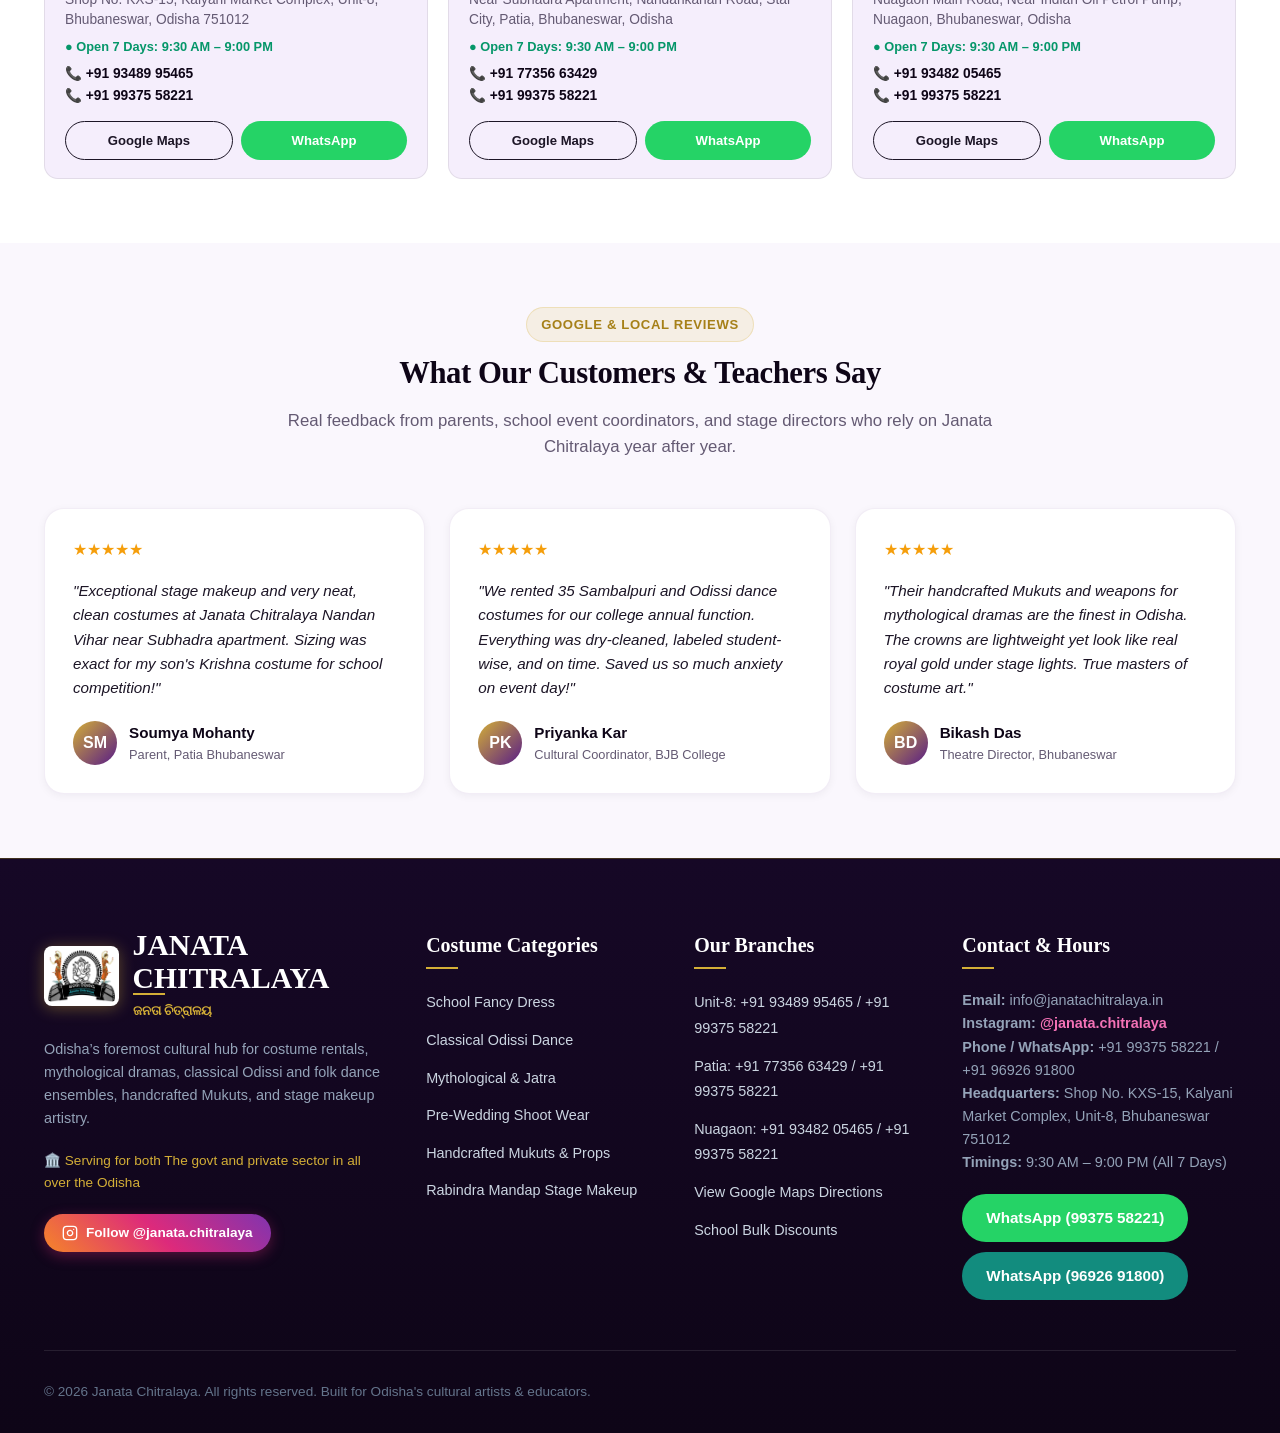
==== commit 24c736e2: "Remove Cloudflare architecture note from footer" ====
--- a/index.html
+++ b/index.html
@@ -817,9 +817,6 @@
         <div>
           © 2026 Janata Chitralaya. All rights reserved. Built for Odisha's cultural artists & educators.
         </div>
-        <div>
-          Domain: <strong>janatachitralaya.in</strong> • Zero-Cost Cloudflare/GitHub Pages Architecture
-        </div>
       </div>
     </div>
   </footer>
